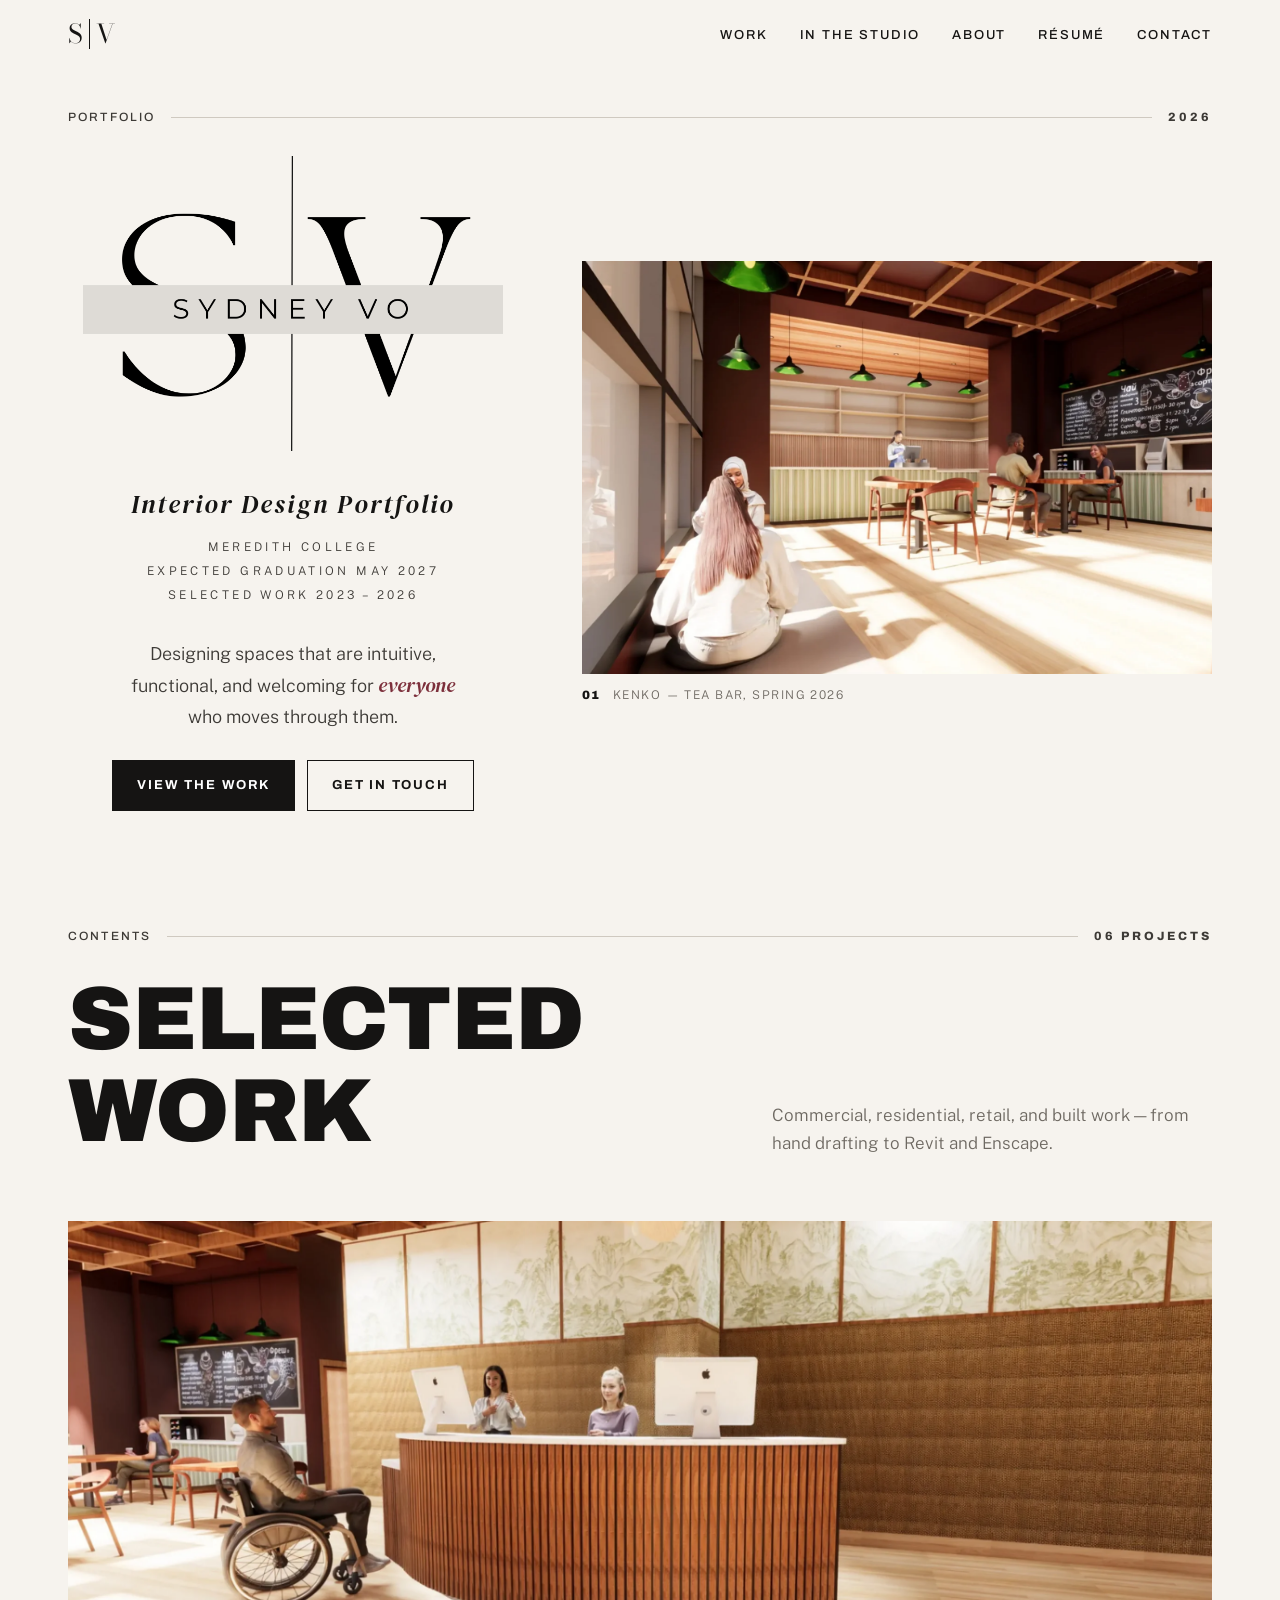
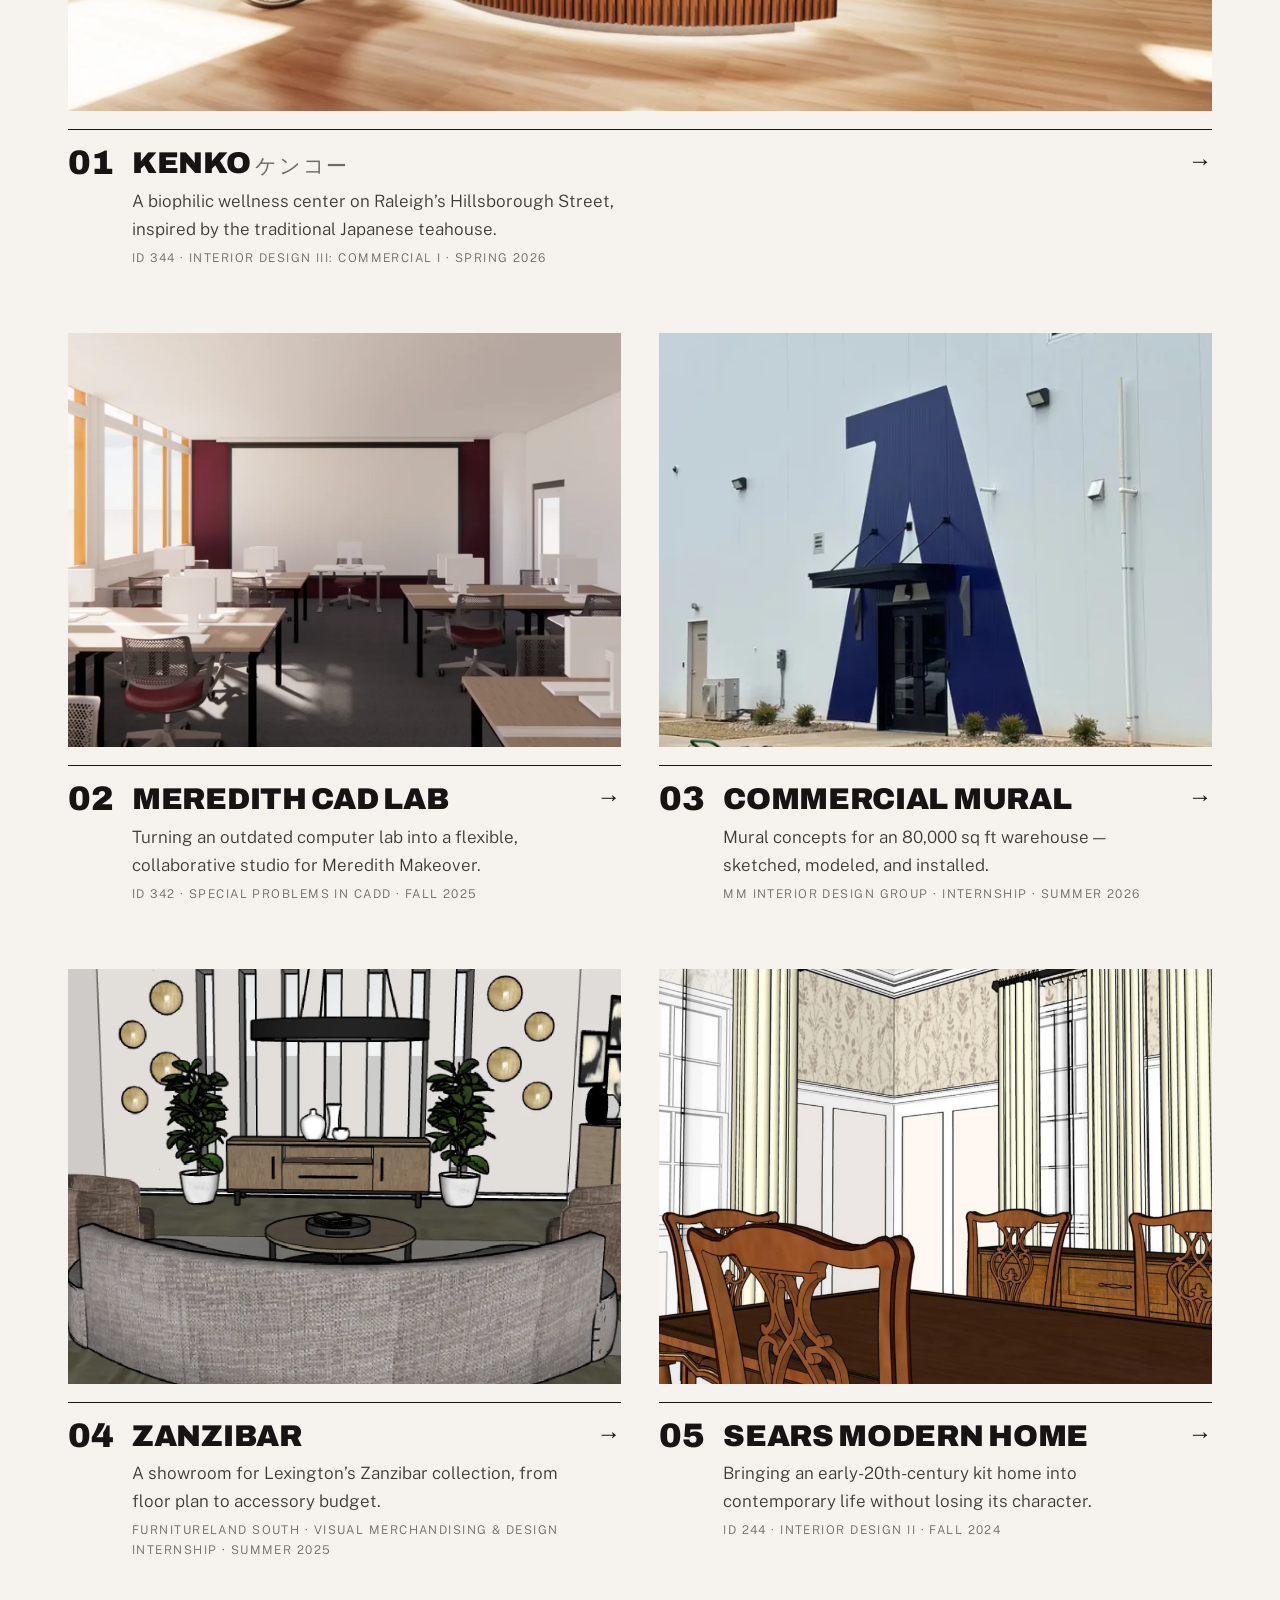
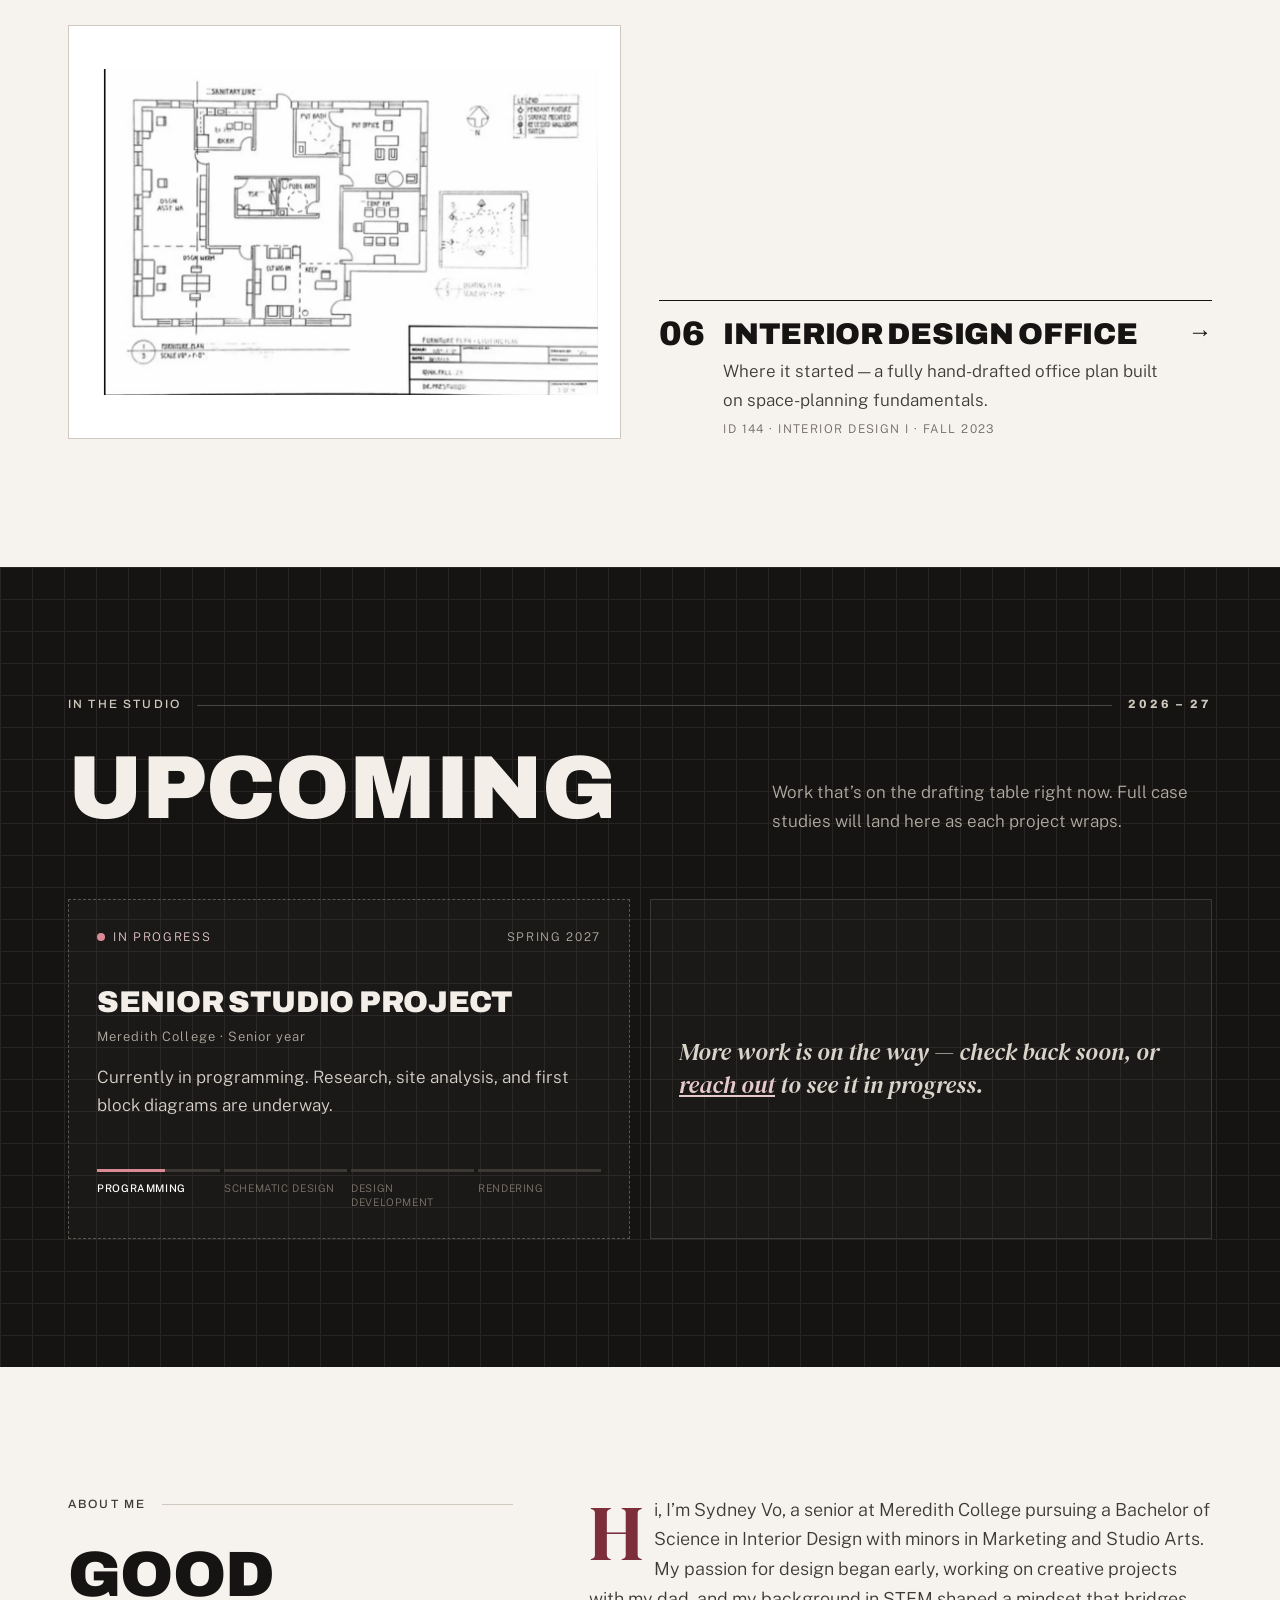
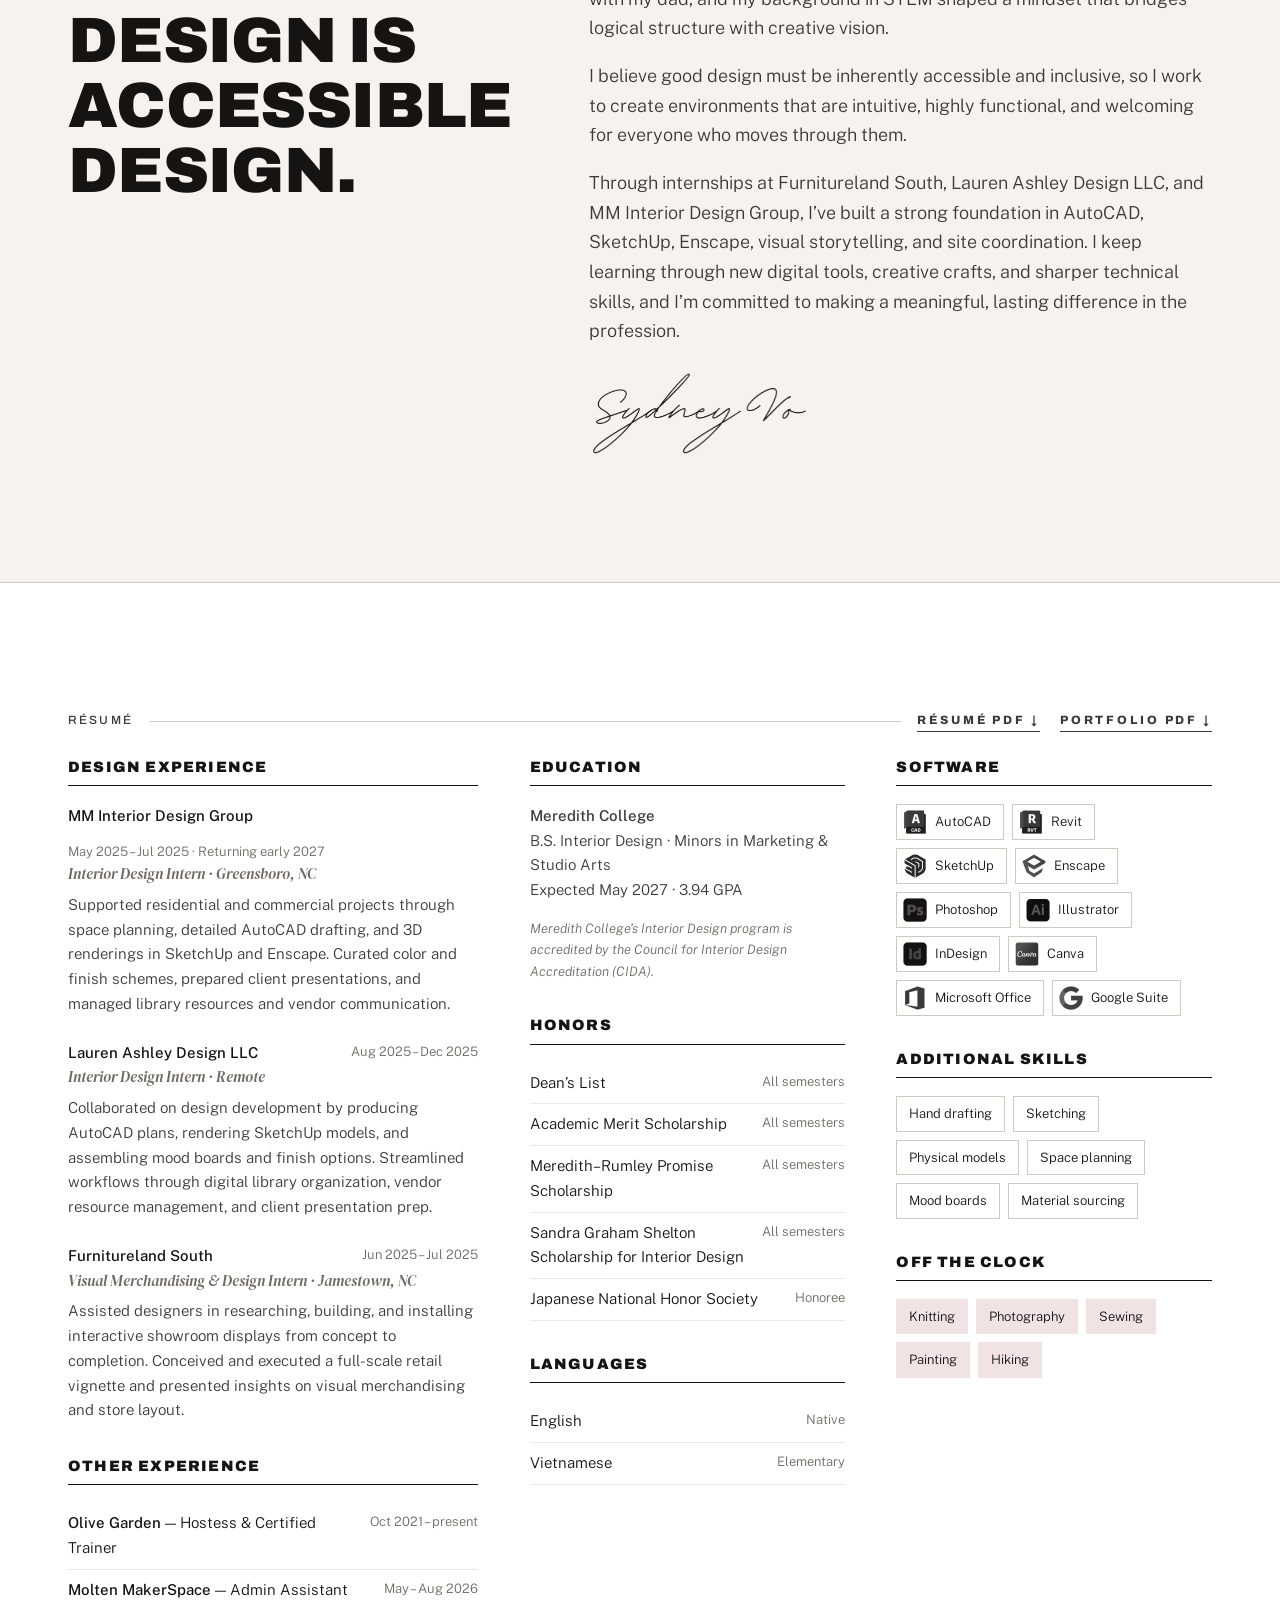
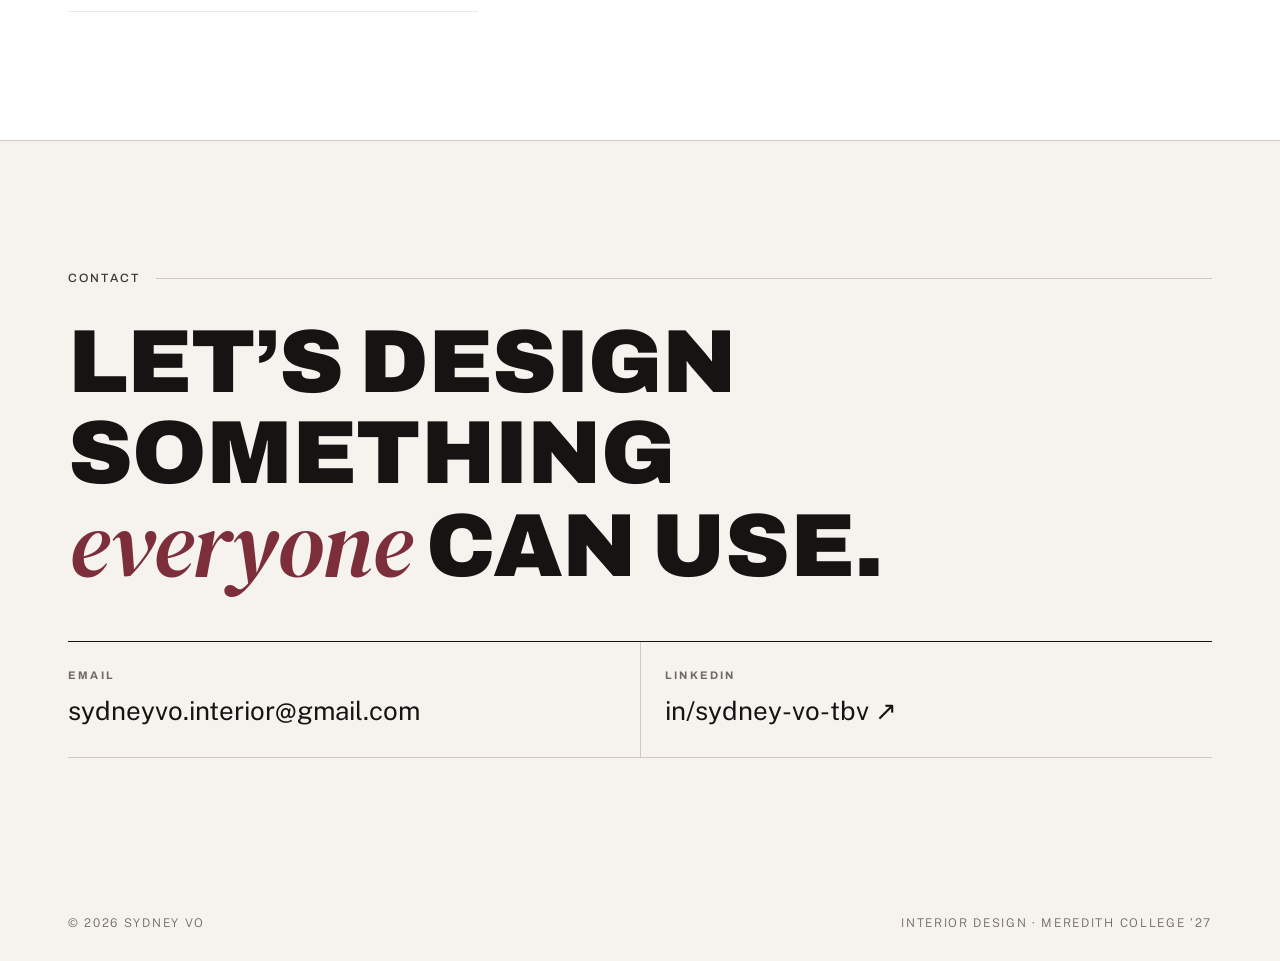
==== index.html @ ce64a15c "Use Sydney's real logo, add process drawings, update résumé - Cover: replace the CSS-built monogram " ====
<!DOCTYPE html>
<html lang="en">
<head>
  <meta charset="UTF-8" />
  <meta name="viewport" content="width=device-width, initial-scale=1.0" />
  <title>Sydney Vo — Interior Design Portfolio</title>
  <meta name="description" content="Sydney Vo — interior design portfolio. Accessible, inclusive, human-centered spaces. B.S. Interior Design, Meredith College, 2027." />
  <meta property="og:title" content="Sydney Vo — Interior Design Portfolio" />
  <meta property="og:description" content="Selected work 2023–2026: Kenko wellness center, Meredith CAD Lab, Zanzibar, Sears Modern Home and more." />
  <meta property="og:image" content="assets/img/kenko-teabar.webp" />
  <link rel="preconnect" href="https://fonts.googleapis.com" />
  <link rel="preconnect" href="https://fonts.gstatic.com" crossorigin />
  <link href="https://fonts.googleapis.com/css2?family=Archivo:wght@400;500;700;800;900&family=Bodoni+Moda:opsz,wght@6..96,400;6..96,500&family=DM+Serif+Display:ital@0;1&family=Public+Sans:ital,wght@0,300;0,400;0,500;1,300&display=swap" rel="stylesheet" />
  <link rel="stylesheet" href="styles.css" />
</head>
<body>
  <a class="skip-link" href="#main">Skip to content</a>

  <header class="site-header">
    <div class="header-inner">
      <a href="#top" class="logo" aria-label="Sydney Vo — home"><span>S</span><i aria-hidden="true"></i><span>V</span></a>
      <nav class="nav" id="mobile-nav" aria-label="Main">
        <ul>
          <li><a href="#work">Work</a></li>
          <li><a href="#studio">In the studio</a></li>
          <li><a href="#about">About</a></li>
          <li><a href="#resume">Résumé</a></li>
          <li><a href="#contact">Contact</a></li>
        </ul>
      </nav>
      <button class="nav-toggle" aria-label="Open menu" aria-expanded="false" aria-controls="mobile-nav">
        <span></span><span></span>
      </button>
    </div>
  </header>

  <main id="main">
    <!-- Cover -->
    <section class="cover" id="top">
      <div class="rule-label wrap"><span>Portfolio</span><i></i><b>2026</b></div>
      <div class="cover-grid wrap">
        <div class="cover-mark">
          <img class="logo-mark" src="assets/img/logo.png" alt="" width="808" height="568" />
          <h1 class="sr-only">Sydney Vo</h1>
          <p class="cover-kicker">Interior Design Portfolio</p>
          <p class="cover-meta">Meredith College<br />Expected graduation May 2027<br />Selected work 2023 – 2026</p>
          <p class="cover-lede">Designing spaces that are intuitive, functional, and welcoming for <em>everyone</em> who moves through them.</p>
          <div class="cover-actions">
            <a href="#work" class="btn">View the work</a>
            <a href="#contact" class="btn btn-ghost">Get in touch</a>
          </div>
        </div>
        <figure class="cover-image">
          <img src="assets/img/kenko-teabar.webp" alt="Kenko tea bar — raised platform seating by the windows, warm wood and green tile" fetchpriority="high" />
          <figcaption><span>01</span> Kenko — tea bar, Spring 2026</figcaption>
        </figure>
      </div>
    </section>

    <!-- Work -->
    <section id="work" class="section">
      <div class="wrap">
        <div class="rule-label"><span>Contents</span><i></i><b>06 projects</b></div>
        <header class="section-head">
          <h2>Selected work</h2>
          <p>Commercial, residential, retail, and built work — from hand drafting to Revit and Enscape.</p>
        </header>
        <div class="work-grid" id="work-grid"><!-- rendered from assets/projects.js --></div>
      </div>
    </section>

    <!-- In progress -->
    <section id="studio" class="section studio">
      <div class="wrap">
        <div class="rule-label"><span>In the studio</span><i></i><b>2026 – 27</b></div>
        <header class="section-head">
          <h2>Upcoming</h2>
          <p>Work that’s on the drafting table right now. Full case studies will land here as each project wraps.</p>
        </header>
        <div class="studio-grid" id="studio-grid"><!-- rendered from assets/projects.js --></div>
      </div>
    </section>

    <!-- About -->
    <section id="about" class="section about">
      <div class="wrap about-grid">
        <div>
          <div class="rule-label"><span>About me</span><i></i></div>
          <h2 class="about-title">Good design is accessible design.</h2>
        </div>
        <div class="about-body">
          <p>Hi, I’m Sydney Vo, a senior at Meredith College pursuing a Bachelor of Science in Interior Design with minors in Marketing and Studio Arts. My passion for design began early, working on creative projects with my dad, and my background in STEM shaped a mindset that bridges logical structure with creative vision.</p>
          <p>I believe good design must be inherently accessible and inclusive, so I work to create environments that are intuitive, highly functional, and welcoming for everyone who moves through them.</p>
          <p>Through internships at Furnitureland South, Lauren Ashley Design LLC, and MM Interior Design Group, I’ve built a strong foundation in AutoCAD, SketchUp, Enscape, visual storytelling, and site coordination. I keep learning through new digital tools, creative crafts, and sharper technical skills, and I’m committed to making a meaningful, lasting difference in the profession.</p>
          <img class="signature" src="assets/img/signature.png" alt="Sydney Vo signature" width="385" height="147" loading="lazy" />
        </div>
      </div>
    </section>

    <!-- Résumé -->
    <section id="resume" class="section resume">
      <div class="wrap">
        <div class="rule-label rule-label-links"><span>Résumé</span><i></i><b><a href="reference_content/SydneyVo_2026_Resume.pdf" download>Résumé PDF ↓</a><a href="reference_content/Interior%20Design%20Portfolio%20-%20Sydney%20Vo.pdf" download>Portfolio PDF ↓</a></b></div>
        <div class="resume-grid">
          <div class="resume-col">
            <h3>Design experience</h3>
            <article class="job">
              <header><strong>MM Interior Design Group</strong><span>May 2025 – Jul 2025 · Returning early 2027</span></header>
              <em>Interior Design Intern · Greensboro, NC</em>
              <p>Supported residential and commercial projects through space planning, detailed AutoCAD drafting, and 3D renderings in SketchUp and Enscape. Curated color and finish schemes, prepared client presentations, and managed library resources and vendor communication.</p>
            </article>
            <article class="job">
              <header><strong>Lauren Ashley Design LLC</strong><span>Aug 2025 – Dec 2025</span></header>
              <em>Interior Design Intern · Remote</em>
              <p>Collaborated on design development by producing AutoCAD plans, rendering SketchUp models, and assembling mood boards and finish options. Streamlined workflows through digital library organization, vendor resource management, and client presentation prep.</p>
            </article>
            <article class="job">
              <header><strong>Furnitureland South</strong><span>Jun 2025 – Jul 2025</span></header>
              <em>Visual Merchandising &amp; Design Intern · Jamestown, NC</em>
              <p>Assisted designers in researching, building, and installing interactive showroom displays from concept to completion. Conceived and executed a full-scale retail vignette and presented insights on visual merchandising and store layout.</p>
            </article>
            <h3>Other experience</h3>
            <ul class="plain">
              <li><span class="role"><strong>Olive Garden</strong> — Hostess &amp; Certified Trainer</span><span>Oct 2021 – present</span></li>
              <li><span class="role"><strong>Molten MakerSpace</strong> — Admin Assistant</span><span>May – Aug 2026</span></li>
            </ul>
          </div>
          <div class="resume-col">
            <h3>Education</h3>
            <p><strong>Meredith College</strong><br />B.S. Interior Design · Minors in Marketing &amp; Studio Arts<br />Expected May 2027 · 3.94 GPA</p>
            <p class="fine">Meredith College’s Interior Design program is accredited by the Council for Interior Design Accreditation (CIDA).</p>
            <h3>Honors</h3>
            <ul class="plain">
              <li>Dean’s List <span>All semesters</span></li>
              <li>Academic Merit Scholarship <span>All semesters</span></li>
              <li>Meredith–Rumley Promise Scholarship <span>All semesters</span></li>
              <li>Sandra Graham Shelton Scholarship for Interior Design <span>All semesters</span></li>
              <li>Japanese National Honor Society <span>Honoree</span></li>
            </ul>
            <h3>Languages</h3>
            <ul class="plain">
              <li>English <span>Native</span></li>
              <li>Vietnamese <span>Elementary</span></li>
            </ul>
          </div>
          <div class="resume-col">
            <h3>Software</h3>
            <ul class="chips chips-icons">
              <li><img src="assets/icons/autocad.png" alt="" width="24" height="24" loading="lazy" />AutoCAD</li>
              <li><img src="assets/icons/revit.png" alt="" width="24" height="24" loading="lazy" />Revit</li>
              <li><img src="assets/icons/sketchup.png" alt="" width="24" height="24" loading="lazy" />SketchUp</li>
              <li><img src="assets/icons/enscape.png" alt="" width="24" height="24" loading="lazy" />Enscape</li>
              <li><img src="assets/icons/photoshop.png" alt="" width="24" height="24" loading="lazy" />Photoshop</li>
              <li><img src="assets/icons/illustrator.png" alt="" width="24" height="24" loading="lazy" />Illustrator</li>
              <li><img src="assets/icons/indesign.png" alt="" width="24" height="24" loading="lazy" />InDesign</li>
              <li><img src="assets/icons/canva.png" alt="" width="24" height="24" loading="lazy" />Canva</li>
              <li><img src="assets/icons/office.png" alt="" width="24" height="24" loading="lazy" />Microsoft Office</li>
              <li><img src="assets/icons/google.png" alt="" width="24" height="24" loading="lazy" />Google Suite</li>
            </ul>
            <h3>Additional skills</h3>
            <ul class="chips">
              <li>Hand drafting</li><li>Sketching</li><li>Physical models</li><li>Space planning</li><li>Mood boards</li><li>Material sourcing</li>
            </ul>
            <h3>Off the clock</h3>
            <ul class="chips chips-soft">
              <li>Knitting</li><li>Photography</li><li>Sewing</li><li>Painting</li><li>Hiking</li>
            </ul>
          </div>
        </div>
      </div>
    </section>

    <!-- Contact -->
    <section id="contact" class="section contact">
      <div class="wrap">
        <div class="rule-label"><span>Contact</span><i></i></div>
        <h2 class="contact-title">Let’s design something<br /><em>everyone</em> can use.</h2>
        <div class="contact-links">
          <a href="mailto:sydneyvo.interior@gmail.com"><small>Email</small>sydneyvo.interior@gmail.com</a>
          <a href="https://www.linkedin.com/in/sydney-vo-tbv" target="_blank" rel="noopener noreferrer"><small>LinkedIn</small>in/sydney-vo-tbv ↗</a>
        </div>
      </div>
    </section>
  </main>

  <footer class="site-footer">
    <div class="wrap">
      <span>© <span id="year"></span> Sydney Vo</span>
      <span>Interior Design · Meredith College ’27</span>
    </div>
  </footer>

  <script src="assets/projects.js"></script>
  <script src="script.js"></script>
</body>
</html>
---- styles.css ----
/* Sydney Vo — Interior Design Portfolio
 * Editorial black-and-white system taken from the printed portfolio
 * (heavy grotesque headings, Didone SV monogram, "PORTFOLIO —— 2026" rules),
 * warmed with paper tones and an oxblood accent from the Kenko / CAD Lab palettes.
 */
:root {
  --paper: #F6F3EE;
  --paper-2: #EEE9E1;
  --card: #FFFFFF;
  --band: #E4E1DC;
  --ink: #151413;
  --ink-2: #3D3A36;
  --muted: #6E6962;
  --rule: #CFC9C0;
  --accent: #7C2F3B;
  --accent-soft: #F1E3E3;
  --sage: #7F9277;

  --f-display: 'Archivo', 'Helvetica Neue', Arial, sans-serif;
  --f-body: 'Public Sans', 'Helvetica Neue', Arial, sans-serif;
  --f-serif: 'Bodoni Moda', 'Didot', 'Bodoni 72', Georgia, serif;
  --f-accent: 'DM Serif Display', Georgia, 'Times New Roman', serif;

  --gutter: clamp(16px, 4vw, 48px);
  --max: 1240px;
  --header-h: 68px;
  --ease: cubic-bezier(.2, .7, .2, 1);
}

*, *::before, *::after { box-sizing: border-box; }
html { scroll-behavior: smooth; scroll-padding-top: calc(var(--header-h) + 12px); -webkit-text-size-adjust: 100%; }
body {
  margin: 0;
  background: var(--paper);
  color: var(--ink);
  font-family: var(--f-body);
  font-weight: 300;
  font-size: 17px;
  line-height: 1.65;
  -webkit-font-smoothing: antialiased;
  overflow-x: hidden;
}
body.nav-open { overflow: hidden; }
img { max-width: 100%; display: block; }
a { color: inherit; }
p { margin: 0 0 1em; }
h1, h2, h3 { margin: 0; font-family: var(--f-display); font-weight: 900; letter-spacing: -0.01em; line-height: 1.02; text-transform: uppercase; }
em { font-family: var(--f-accent); font-style: italic; font-weight: 400; text-transform: none; }
strong { font-weight: 500; }
::selection { background: var(--accent); color: #fff; }
:focus-visible { outline: 2px solid var(--accent); outline-offset: 3px; }

.wrap { width: 100%; max-width: var(--max); margin: 0 auto; padding-left: var(--gutter); padding-right: var(--gutter); }
.sr-only { position: absolute; width: 1px; height: 1px; overflow: hidden; clip: rect(0 0 0 0); white-space: nowrap; }
.skip-link { position: absolute; left: 12px; top: -48px; z-index: 200; background: var(--ink); color: #fff; padding: 8px 14px; text-decoration: none; }
.skip-link:focus { top: 12px; }

/* "PORTFOLIO ———————— 2026" rule, straight from the PDF page header */
.rule-label {
  display: flex; align-items: center; gap: 16px;
  font-family: var(--f-display); font-size: 12px; font-weight: 500;
  letter-spacing: .18em; text-transform: uppercase; color: var(--ink-2);
  margin-bottom: 28px;
}
.rule-label i { flex: 1; height: 1px; background: var(--rule); }
.rule-label b { font-weight: 800; letter-spacing: .24em; }
.rule-label b a { text-decoration: none; border-bottom: 1px solid currentColor; }
.rule-label b a:hover { color: var(--accent); }

/* Buttons */
.btn {
  display: inline-flex; align-items: center; justify-content: center; gap: 8px;
  padding: 14px 24px; min-height: 48px;
  background: var(--ink); color: #fff; text-decoration: none;
  font-family: var(--f-display); font-weight: 700; font-size: 13px; letter-spacing: .14em; text-transform: uppercase;
  border: 1px solid var(--ink); transition: background .25s, color .25s, border-color .25s;
}
.btn:hover { background: var(--accent); border-color: var(--accent); }
.btn-ghost { background: transparent; color: var(--ink); }
.btn-ghost:hover { background: var(--ink); color: #fff; border-color: var(--ink); }
.link { color: var(--accent); font-weight: 500; text-underline-offset: 4px; }

/* ---------- Header ---------- */
.site-header {
  position: sticky; top: 0; z-index: 100; height: var(--header-h);
  background: var(--paper); /* solid so the header never shows content through it */
  border-bottom: 1px solid transparent; transition: border-color .3s, box-shadow .3s;
}
.site-header.is-scrolled { border-bottom-color: var(--rule); box-shadow: 0 6px 18px rgba(21,20,19,.06); }
.header-inner { max-width: var(--max); margin: 0 auto; height: 100%; padding: 0 var(--gutter); display: flex; align-items: center; justify-content: space-between; }
.logo { display: inline-flex; align-items: center; gap: 6px; text-decoration: none; font-family: var(--f-serif); font-size: 26px; line-height: 1; }
.logo i { width: 1px; height: 30px; background: var(--ink); }
.nav ul { display: flex; gap: 32px; list-style: none; margin: 0; padding: 0; }
.nav a { text-decoration: none; font-family: var(--f-display); font-weight: 500; font-size: 13px; letter-spacing: .14em; text-transform: uppercase; position: relative; padding: 6px 0; }
.nav a::after { content: ''; position: absolute; left: 0; right: 100%; bottom: 0; height: 1px; background: var(--accent); transition: right .3s var(--ease); }
.nav a:hover::after { right: 0; }
.nav-toggle { display: none; width: 44px; height: 44px; background: none; border: 0; padding: 10px; cursor: pointer; flex-direction: column; justify-content: center; gap: 7px; }
.nav-toggle span { display: block; height: 1.5px; background: var(--ink); transition: transform .3s var(--ease); }
.nav-toggle[aria-expanded="true"] span:first-child { transform: translateY(4.25px) rotate(45deg); }
.nav-toggle[aria-expanded="true"] span:last-child { transform: translateY(-4.25px) rotate(-45deg); }

/* ---------- Cover ---------- */
.cover { padding: 40px 0 clamp(64px, 9vw, 120px); }
.cover-grid { display: grid; grid-template-columns: minmax(0, 5fr) minmax(0, 7fr); gap: clamp(32px, 5vw, 80px); align-items: center; }
.cover-mark { text-align: center; }
.logo-mark { display: block; width: min(100%, 420px); height: auto; margin: 0 auto 32px; mix-blend-mode: multiply; }
.cover-kicker { font-family: var(--f-accent); font-style: italic; font-size: clamp(20px, 2vw, 26px); letter-spacing: .08em; margin-bottom: 10px; }
.cover-meta { font-size: 12px; letter-spacing: .28em; text-transform: uppercase; color: var(--ink-2); line-height: 2; margin-bottom: 32px; }
.cover-lede { max-width: 30ch; margin: 0 auto 28px; font-size: 18px; color: var(--ink-2); }
.cover-lede em { color: var(--accent); font-size: 1.12em; }
.cover-actions { display: flex; gap: 12px; justify-content: center; flex-wrap: wrap; }
.cover-image { margin: 0; }
.cover-image img { width: 100%; aspect-ratio: 16 / 10.5; object-fit: cover; }
.cover-image figcaption { display: flex; gap: 12px; margin-top: 12px; font-size: 12px; letter-spacing: .12em; text-transform: uppercase; color: var(--muted); }
.cover-image figcaption span { font-family: var(--f-display); font-weight: 900; color: var(--ink); }

/* ---------- Sections ---------- */
.section { padding: clamp(72px, 10vw, 128px) 0; }
.section-head { display: grid; grid-template-columns: minmax(0, 1fr) minmax(0, 1fr); gap: 24px 48px; align-items: end; margin-bottom: clamp(36px, 5vw, 64px); }
.section-head h2 { font-size: clamp(44px, 7vw, 96px); }
.section-head p { color: var(--muted); max-width: 44ch; margin: 0; justify-self: end; }

/* ---------- Work ---------- */
#work { padding-top: 0; }
.work-grid { display: grid; grid-template-columns: repeat(2, minmax(0, 1fr)); gap: clamp(40px, 5vw, 72px) clamp(20px, 3vw, 40px); }
.work-card { text-decoration: none; display: block; }
.work-card.is-feature { grid-column: 1 / -1; }
/* an odd card out at the end spans the row, image beside text */
.work-card:not(.is-feature):last-child:nth-child(even) { grid-column: 1 / -1; display: grid; grid-template-columns: minmax(0, 1fr) minmax(0, 1fr); gap: clamp(20px, 3vw, 40px); align-items: end; }
.work-card:not(.is-feature):last-child:nth-child(even) .work-info { margin-top: 0; }
.work-media { overflow: hidden; background: var(--paper-2); aspect-ratio: 4 / 3; }
.work-card.is-feature .work-media { aspect-ratio: 21 / 9; }
.work-media img { width: 100%; height: 100%; object-fit: cover; transition: transform .9s var(--ease), filter .6s; }
.work-media.is-drawing { background: #fff; border: 1px solid var(--rule); }
.work-media.is-drawing img { object-fit: contain; padding: 4%; mix-blend-mode: multiply; }
.work-card:hover .work-media img { transform: scale(1.035); }
.work-info { display: grid; grid-template-columns: auto minmax(0, 1fr) auto; gap: 18px; align-items: start; padding-top: 18px; border-top: 1px solid var(--ink); margin-top: 18px; }
.work-num { font-family: var(--f-display); font-weight: 900; font-size: 34px; line-height: .9; }
.work-info h3 { font-size: clamp(22px, 2.4vw, 30px); margin-bottom: 8px; }
.work-info h3 span { font-family: var(--f-body); font-weight: 300; letter-spacing: .08em; font-size: .7em; color: var(--muted); }
.work-summary { margin-bottom: 6px; color: var(--ink-2); max-width: 52ch; }
.work-meta { margin: 0; font-size: 12px; letter-spacing: .12em; text-transform: uppercase; color: var(--muted); }
.work-arrow { font-size: 24px; line-height: 1; transition: transform .4s var(--ease), color .3s; }
.work-card:hover .work-arrow { transform: translateX(6px); color: var(--accent); }
.work-card:hover h3 { color: var(--accent); }

/* ---------- In the studio (upcoming) ---------- */
.studio { background: var(--ink); color: #F3EFE8; position: relative; overflow: hidden; }
.studio::before { /* faint drafting grid */
  content: ''; position: absolute; inset: 0; pointer-events: none; opacity: .07;
  background-image: linear-gradient(#fff 1px, transparent 1px), linear-gradient(90deg, #fff 1px, transparent 1px);
  background-size: 32px 32px;
}
.studio .wrap { position: relative; }
.studio .rule-label { color: #CFC8BD; }
.studio .rule-label i { background: #4A4641; }
.studio .section-head p { color: #B3ACA2; }
.studio-grid { display: grid; grid-template-columns: repeat(auto-fit, minmax(min(100%, 300px), 1fr)); gap: 20px; }
.studio-card { border: 1px dashed #5A554F; padding: 28px; display: flex; flex-direction: column; min-height: 340px; background: rgba(255,255,255,.02); transition: border-color .3s, background .3s; }
.studio-card:hover { border-color: #A89F93; background: rgba(255,255,255,.04); }
.studio-top { display: flex; justify-content: space-between; align-items: center; margin-bottom: 40px; font-size: 12px; letter-spacing: .14em; text-transform: uppercase; }
.badge { display: inline-flex; align-items: center; gap: 8px; color: #E7C9CC; }
.badge i { width: 8px; height: 8px; border-radius: 50%; background: #D98A95; box-shadow: 0 0 0 0 rgba(217,138,149,.6); animation: pulse 2.2s infinite; }
@keyframes pulse { 70% { box-shadow: 0 0 0 8px rgba(217,138,149,0); } 100% { box-shadow: 0 0 0 0 rgba(217,138,149,0); } }
.eta { color: #B3ACA2; }
.studio-card h3 { font-size: clamp(24px, 2.4vw, 30px); margin-bottom: 8px; }
.studio-org { font-size: 13px; letter-spacing: .08em; color: #B3ACA2; margin-bottom: 16px; }
.studio-note { color: #D9D3CA; flex: 1; }
.phases { list-style: none; margin: 20px 0 0; padding: 0; display: grid; grid-template-columns: repeat(4, 1fr); gap: 4px; }
.phases li { font-size: 10.5px; letter-spacing: .06em; text-transform: uppercase; color: #7E776E; line-height: 1.3; }
.phases li::before { content: ''; display: block; height: 3px; background: #3C3934; margin-bottom: 10px; }
.phases li.is-done { color: #CFC8BD; }
.phases li.is-done::before { background: #CFC8BD; }
.phases li.is-current { color: #fff; font-weight: 500; }
.phases li.is-current::before { background: linear-gradient(90deg, #D98A95 55%, #3C3934 55%); }
.studio-more { justify-content: center; align-items: flex-start; border-style: solid; border-color: #3C3934; }
.studio-more p { font-family: var(--f-accent); font-style: italic; font-size: 24px; line-height: 1.35; color: #D9D3CA; margin: 0; }
.studio-more a { color: #E7C9CC; }

/* ---------- About ---------- */
.about-grid { display: grid; grid-template-columns: minmax(0, 5fr) minmax(0, 7fr); gap: clamp(32px, 6vw, 96px); }
.about-title { font-size: clamp(38px, 5vw, 64px); }
.about-body p { font-size: 18px; color: var(--ink-2); }
.about-body p:first-child::first-letter { font-family: var(--f-accent); float: left; font-size: 4.4em; line-height: .8; padding: 6px 10px 0 0; color: var(--accent); }
.signature { width: 220px; height: auto; margin-top: 24px; opacity: .9; }

/* ---------- Résumé ---------- */
.resume { background: var(--card); border-top: 1px solid var(--rule); border-bottom: 1px solid var(--rule); }
.resume-grid { display: grid; grid-template-columns: 1.3fr 1fr 1fr; gap: clamp(32px, 4vw, 64px); }
.resume h3 { font-size: 15px; letter-spacing: .08em; margin: 0 0 18px; padding-bottom: 10px; border-bottom: 1px solid var(--ink); }
.resume-col > h3:not(:first-child) { margin-top: 36px; }
.resume-col p, .job p { font-size: 15px; color: var(--ink-2); }
.job { margin-bottom: 24px; }
.job header { display: flex; justify-content: space-between; gap: 12px; flex-wrap: wrap; font-size: 15px; }
.job header span { font-size: 13px; color: var(--muted); }
.job em { display: block; font-size: 15px; color: var(--muted); margin-bottom: 6px; }
.fine { font-size: 13px !important; color: var(--muted) !important; font-style: italic; }
.plain { list-style: none; margin: 0; padding: 0; font-size: 15px; }
.plain li { display: flex; justify-content: space-between; gap: 12px; padding: 8px 0; border-bottom: 1px solid var(--paper-2); }
.plain li span { color: var(--muted); font-size: 13px; white-space: nowrap; }
.chips { list-style: none; margin: 0; padding: 0; display: flex; flex-wrap: wrap; gap: 8px; }
.chips li { font-size: 13px; padding: 6px 12px; border: 1px solid var(--rule); }
.chips-icons li { display: inline-flex; align-items: center; gap: 8px; padding: 5px 12px 5px 6px; background: #fff; }
.chips-icons img { width: 24px; height: 24px; mix-blend-mode: multiply; }
.plain .role { color: var(--ink); font-size: 15px; white-space: normal; }
.rule-label-links b { display: flex; gap: 20px; flex-wrap: wrap; justify-content: flex-end; }
.chips-soft li { background: var(--accent-soft); border-color: transparent; }

/* ---------- Contact ---------- */
.contact-title { font-size: clamp(40px, 7vw, 100px); margin-bottom: 48px; }
.contact-title em { color: var(--accent); }
.contact-links { display: grid; grid-template-columns: repeat(2, minmax(0, 1fr)); border-top: 1px solid var(--ink); }
.contact-links a { display: flex; flex-direction: column; gap: 6px; padding: 24px 0; text-decoration: none; font-size: clamp(18px, 2.2vw, 26px); font-weight: 400; border-bottom: 1px solid var(--rule); overflow-wrap: anywhere; transition: color .3s; }
.contact-links a:nth-child(2) { padding-left: 24px; border-left: 1px solid var(--rule); }
.contact-links a:hover { color: var(--accent); }
.contact-links small { font-family: var(--f-display); font-size: 11px; font-weight: 700; letter-spacing: .2em; text-transform: uppercase; color: var(--muted); }

/* ---------- Footer ---------- */
.site-footer { padding: 28px 0; font-size: 12px; letter-spacing: .14em; text-transform: uppercase; color: var(--muted); }
.site-footer .wrap { display: flex; justify-content: space-between; gap: 16px; flex-wrap: wrap; }
.site-footer a { text-decoration: none; }

/* ---------- Case study ---------- */
.case-head { padding-top: 32px; padding-bottom: 36px; }
.back { display: inline-block; margin-bottom: 36px; text-decoration: none; font-family: var(--f-display); font-size: 13px; font-weight: 500; letter-spacing: .14em; text-transform: uppercase; }
.back:hover { color: var(--accent); }
.case-head h1 { font-size: clamp(48px, 10vw, 140px); margin-bottom: 36px; overflow-wrap: anywhere; }
.case-head h1 span { font-family: var(--f-body); font-weight: 300; font-size: .4em; letter-spacing: .08em; color: var(--muted); vertical-align: middle; }
.facts { display: grid; grid-template-columns: repeat(auto-fit, minmax(180px, 1fr)); margin: 0; border-top: 1px solid var(--ink); }
.facts div { padding: 14px 16px 14px 0; border-bottom: 1px solid var(--rule); }
.facts dt { font-family: var(--f-display); font-size: 11px; font-weight: 700; letter-spacing: .18em; text-transform: uppercase; color: var(--muted); margin-bottom: 4px; }
.facts dd { margin: 0; font-size: 15px; }
.case-hero { margin-top: 0; margin-bottom: clamp(56px, 8vw, 96px); }
.case-hero figcaption { margin-top: 12px; }
.case-hero img { width: 100%; max-height: 82vh; object-fit: contain; cursor: zoom-in; }
.case-hero.is-drawing img, figure.is-drawing img { object-fit: contain; background: #fff; border: 1px solid var(--rule); padding: 3%; }
.eyebrow { font-family: var(--f-display); font-size: 13px; font-weight: 800; letter-spacing: .2em; margin-bottom: 20px; }
.case-intro, .case-concept, .case-drivers, .case-process, .case-gallery, .case-boards { margin-bottom: clamp(56px, 8vw, 104px); }
.case-intro { display: grid; grid-template-columns: minmax(0, 4fr) minmax(0, 8fr); gap: 32px; }
.case-text p { font-size: clamp(18px, 1.6vw, 21px); color: var(--ink-2); max-width: 62ch; }
.case-concept blockquote { margin: 0; font-family: var(--f-accent); font-size: clamp(20px, 2.2vw, 28px); line-height: 1.45; max-width: 46ch; border-left: 2px solid var(--accent); padding-left: clamp(18px, 3vw, 40px); }
.case-drivers ul { list-style: none; margin: 0; padding: 0; display: grid; grid-template-columns: repeat(auto-fit, minmax(220px, 1fr)); gap: 0; border-top: 1px solid var(--ink); }
.case-drivers li { padding: 22px 22px 22px 0; border-bottom: 1px solid var(--rule); }
.case-drivers li span { display: block; font-family: var(--f-display); font-weight: 900; font-size: 13px; color: var(--accent); margin-bottom: 14px; }
.case-drivers strong { display: block; font-family: var(--f-display); font-weight: 800; text-transform: uppercase; font-size: 16px; margin-bottom: 8px; }
.case-drivers p { font-size: 15px; color: var(--ink-2); margin: 0; }
.case-process ol { list-style: none; margin: 0; padding: 0; counter-reset: step; }
.case-process li { counter-increment: step; display: grid; grid-template-columns: 80px minmax(0, 3fr) minmax(0, 7fr); gap: 24px; padding: 24px 0; border-top: 1px solid var(--rule); align-items: baseline; }
.case-process li:last-child { border-bottom: 1px solid var(--rule); }
.case-process li::before { content: counter(step, decimal-leading-zero); font-family: var(--f-display); font-weight: 900; font-size: 28px; line-height: 1; }
.case-process h3 { font-size: 17px; letter-spacing: .04em; }
.case-process p { margin: 0; color: var(--ink-2); }
.step-media { grid-column: 2 / -1; display: grid; grid-template-columns: repeat(var(--cols, 1), minmax(0, 1fr)); gap: 16px; margin-top: 12px; align-items: start; }
.step-media[data-count="2"] { --cols: 2; }
.step-media[data-count="3"] { --cols: 3; }
.step-media figure { margin: 0; }
.step-media img { width: 100%; max-height: 560px; object-fit: contain; background: #fff; border: 1px solid var(--rule); padding: 8px; cursor: zoom-in; }
.step-media figcaption { font-size: 13px; margin-top: 8px; }
.step-media[data-count="2"] img, .step-media[data-count="3"] img { aspect-ratio: 4 / 3; }
.gallery { display: grid; grid-template-columns: repeat(2, minmax(0, 1fr)); gap: 24px; }
.gallery figure { margin: 0; }
.gallery figure.is-wide { grid-column: 1 / -1; }
.gallery figure.is-tall { grid-column: 1 / -1; max-width: 560px; }
.gallery img { width: 100%; cursor: zoom-in; }
figcaption { font-size: 14px; color: var(--muted); margin-top: 10px; max-width: 70ch; }
.boards-note { color: var(--muted); margin-top: -8px; }
.boards { display: grid; grid-template-columns: repeat(2, minmax(0, 1fr)); gap: 24px; }
.boards figure { margin: 0; }
.boards img { width: 100%; background: #fff; border: 1px solid var(--rule); cursor: zoom-in; transition: box-shadow .3s; }
.boards img:hover { box-shadow: 0 12px 40px rgba(0,0,0,.08); }
.boards figcaption { font-size: 12px; letter-spacing: .14em; text-transform: uppercase; }
.case-nav { display: grid; grid-template-columns: 1fr 1fr; margin-bottom: 40px; }
.case-nav a { border-top: 1px solid var(--ink); display: flex; flex-direction: column; gap: 8px; padding: 32px 0; text-decoration: none; font-family: var(--f-display); font-weight: 900; text-transform: uppercase; font-size: clamp(20px, 3vw, 36px); line-height: 1; }
.case-nav a:last-child { text-align: right; border-left: 1px solid var(--rule); padding-left: 16px; }
.case-nav small { font-size: 12px; font-weight: 500; letter-spacing: .16em; color: var(--muted); }
.case-nav a:hover { color: var(--accent); }
.case-missing { padding: 120px var(--gutter); }
.case-missing h1 { font-size: 56px; margin-bottom: 24px; }

/* ---------- Lightbox ---------- */
.lightbox { position: fixed; inset: 0; z-index: 300; background: rgba(18,17,16,.94); display: flex; align-items: center; justify-content: center; padding: 56px 64px; }
.lightbox[hidden] { display: none; }
.lightbox figure { margin: 0; max-width: 100%; max-height: 100%; display: flex; flex-direction: column; align-items: center; }
.lightbox img { max-width: 100%; max-height: calc(100vh - 150px); object-fit: contain; background: #fff; }
.lightbox figcaption { color: #CFC8BD; text-align: center; }
.lightbox button { position: absolute; background: none; border: 0; color: #fff; font-size: 40px; line-height: 1; width: 52px; height: 52px; cursor: pointer; opacity: .8; }
.lightbox button:hover { opacity: 1; }
.lb-close { top: 8px; right: 8px; }
.lb-prev { left: 6px; top: 50%; transform: translateY(-50%); }
.lb-next { right: 6px; top: 50%; transform: translateY(-50%); }

/* ---------- Reveal ---------- */
.reveal { opacity: 0; transform: translateY(24px); transition: opacity .8s var(--ease), transform .8s var(--ease); }
.reveal.is-in { opacity: 1; transform: none; }

/* ---------- Responsive ---------- */
@media (max-width: 1000px) {
  .resume-grid { grid-template-columns: 1fr 1fr; }
  .resume-col:first-child { grid-column: 1 / -1; }
}
@media (max-width: 820px) {
  .nav-toggle { display: flex; }
  .nav { position: fixed; inset: var(--header-h) 0 0 0; background: var(--paper); padding: 32px var(--gutter); transform: translateY(-8px); opacity: 0; visibility: hidden; transition: opacity .3s, transform .3s var(--ease), visibility .3s; }
  .nav.is-open { opacity: 1; transform: none; visibility: visible; }
  .nav ul { flex-direction: column; gap: 0; }
  .nav a { display: block; padding: 18px 0; font-family: var(--f-display); font-weight: 900; font-size: 32px; letter-spacing: 0; border-bottom: 1px solid var(--rule); }
  .nav a::after { display: none; }

  .cover { padding-top: 24px; }
  .cover-grid { grid-template-columns: 1fr; }
  .section-head { grid-template-columns: 1fr; }
  .section-head p { justify-self: start; }
  .work-grid { grid-template-columns: 1fr; }
  .work-card.is-feature .work-media { aspect-ratio: 4 / 3; }
  .work-card:not(.is-feature):last-child:nth-child(even) { display: block; }
  .work-card:not(.is-feature):last-child:nth-child(even) .work-info { margin-top: 18px; }
  .about-grid, .case-intro { grid-template-columns: 1fr; }
  .case-process li { grid-template-columns: 48px minmax(0, 1fr); }
  .case-process li p { grid-column: 2; }
  .step-media { grid-column: 1 / -1; --cols: 1 !important; }
  .gallery, .boards { grid-template-columns: 1fr; }
}
@media (max-width: 640px) {
  body { font-size: 16px; }
  .resume-grid { grid-template-columns: 1fr; }
  .studio-card { min-height: 0; }
  .contact-links { grid-template-columns: 1fr; }
  .contact-links a:nth-child(2) { padding-left: 0; border-left: 0; }
  .work-info { grid-template-columns: auto minmax(0, 1fr); }
  .work-arrow { display: none; }
  .lightbox { padding: 56px 8px; }
  .lb-prev, .lb-next { top: auto; bottom: 4px; transform: none; }
}
@media (prefers-reduced-motion: reduce) {
  html { scroll-behavior: auto; }
  *, *::before, *::after { transition: none !important; animation: none !important; }
}
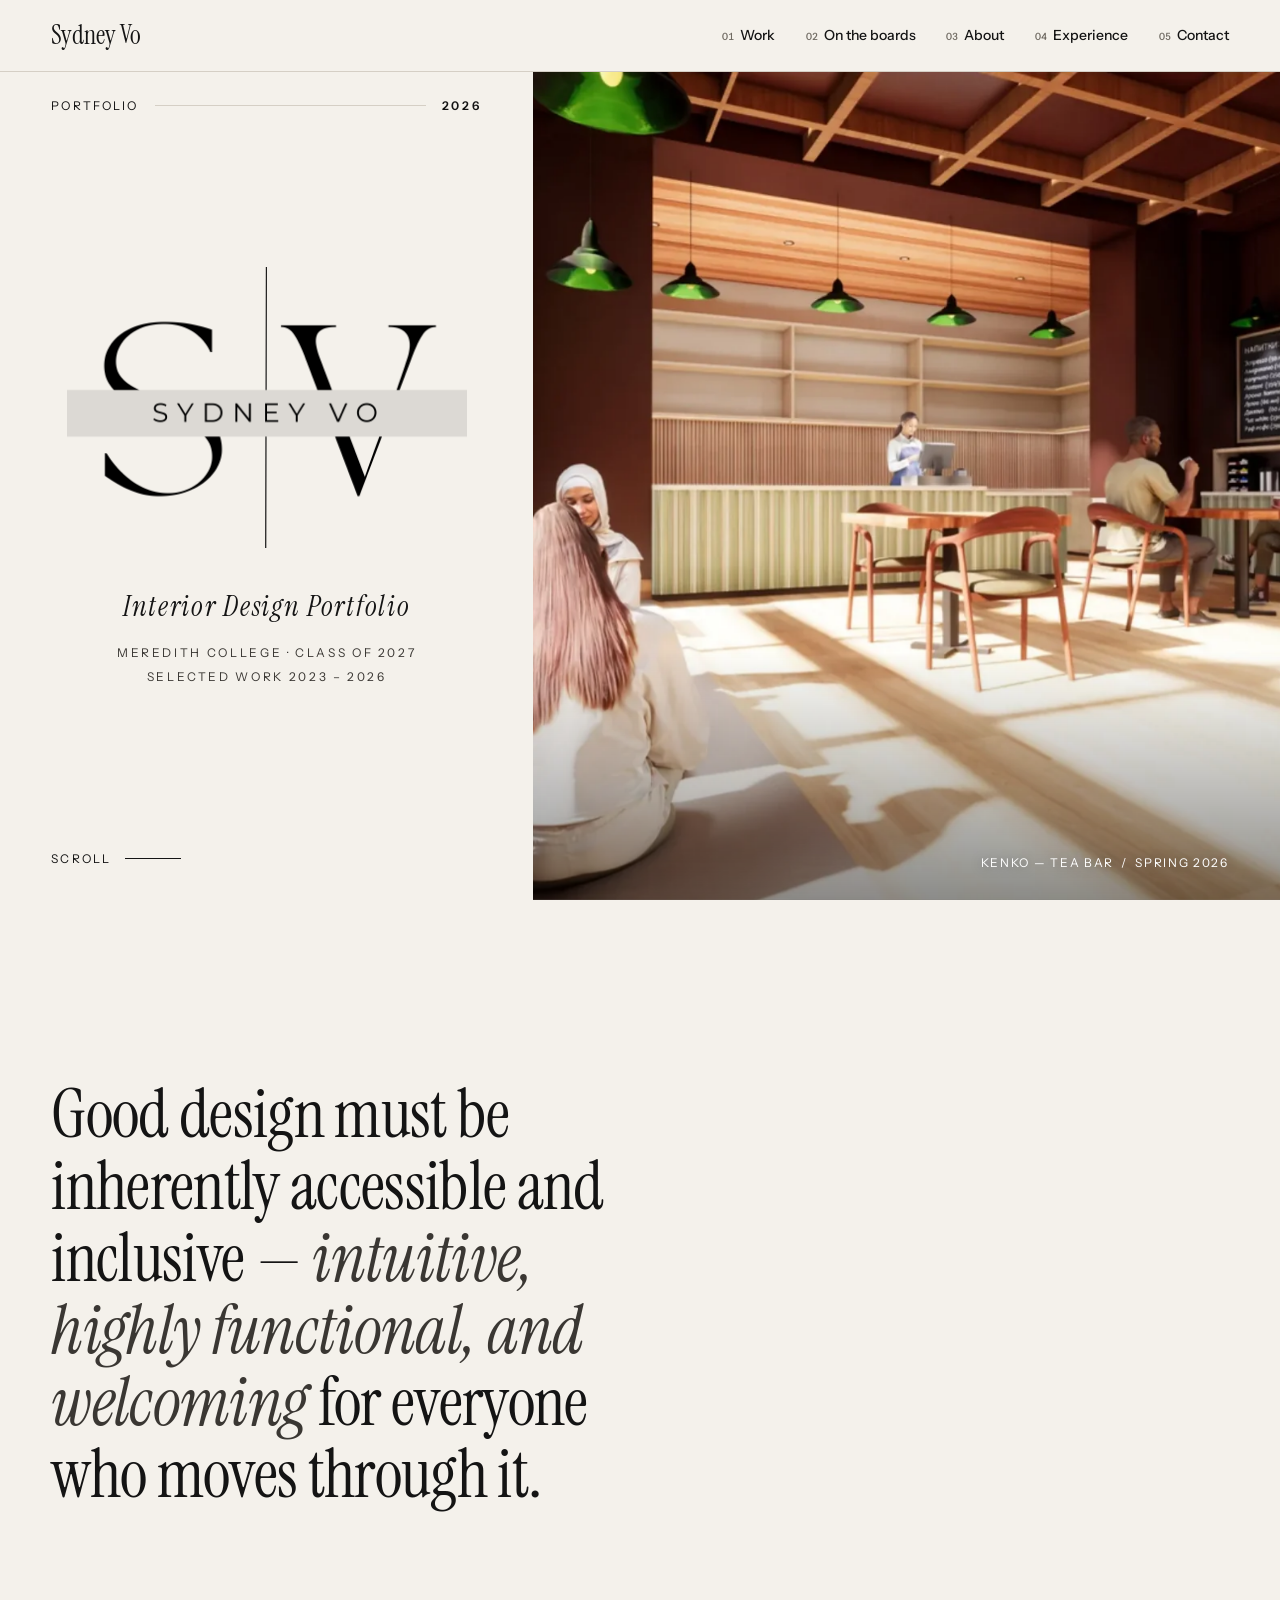
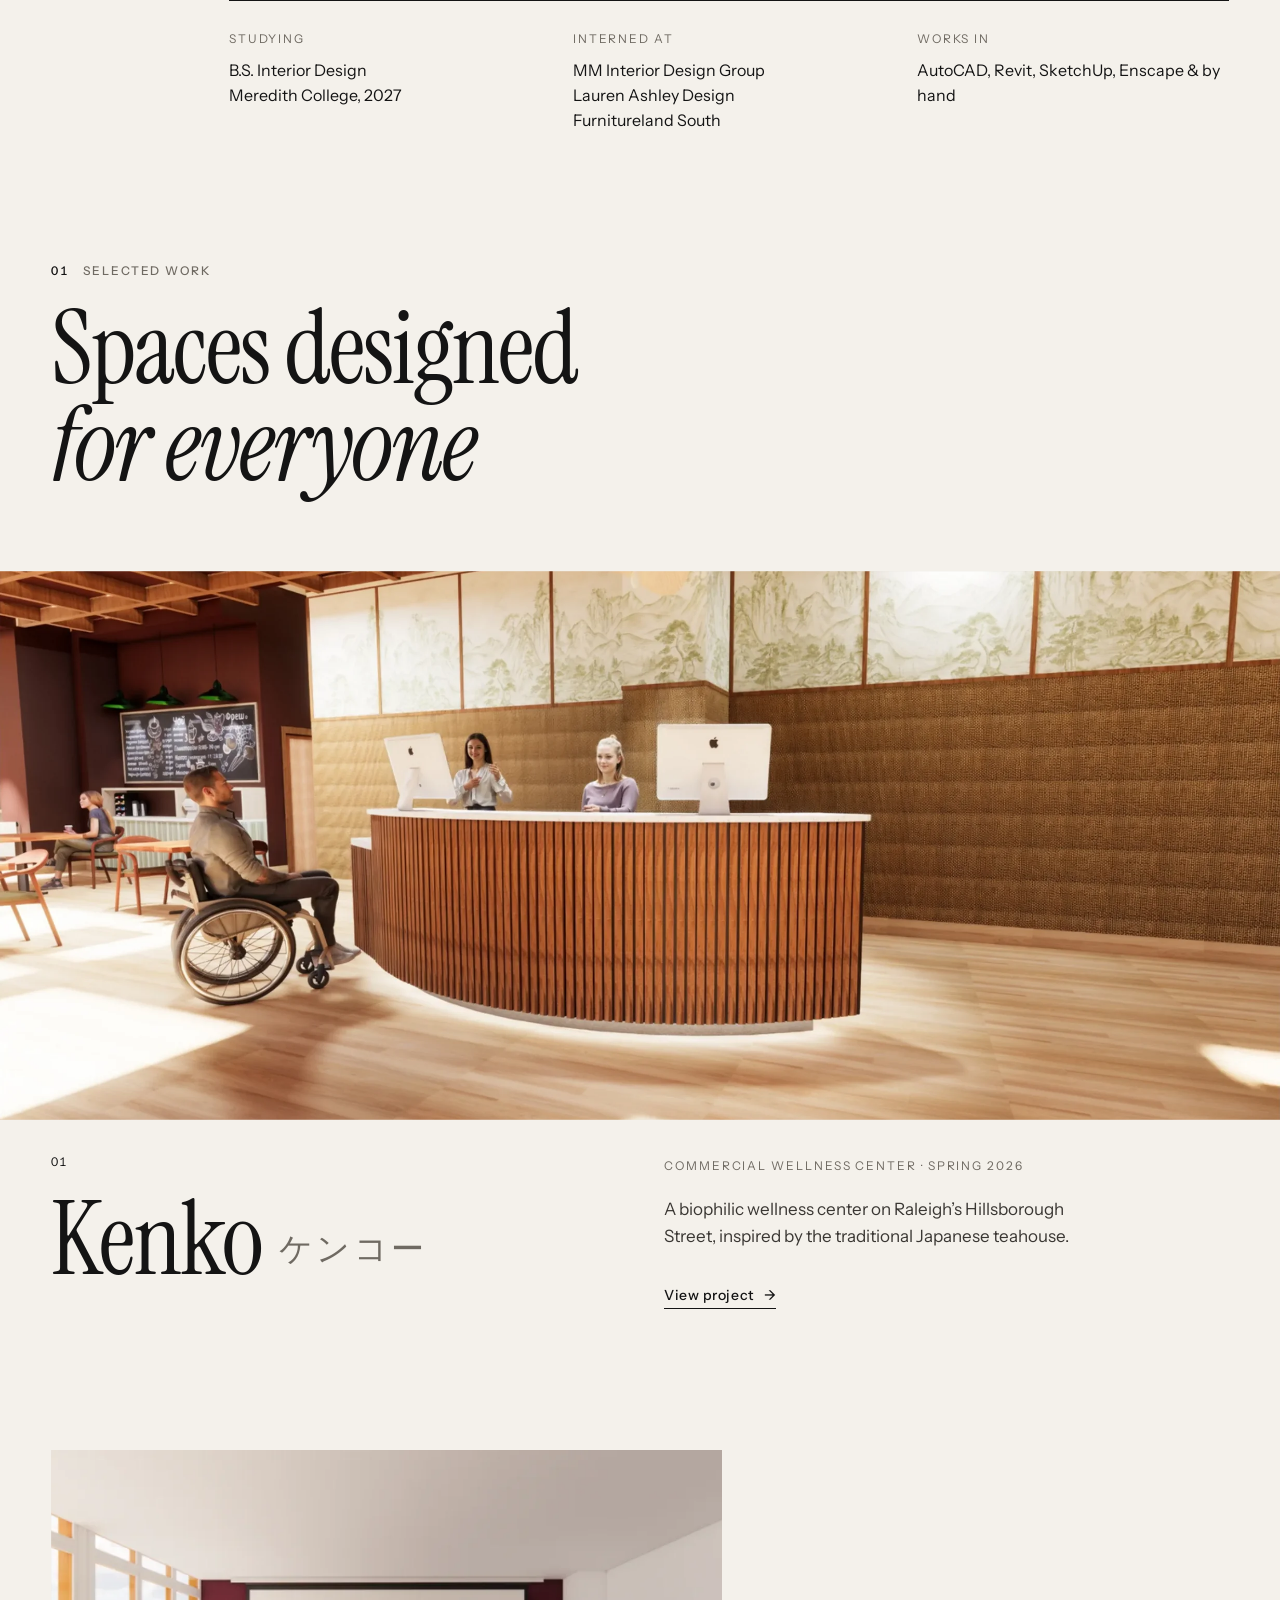
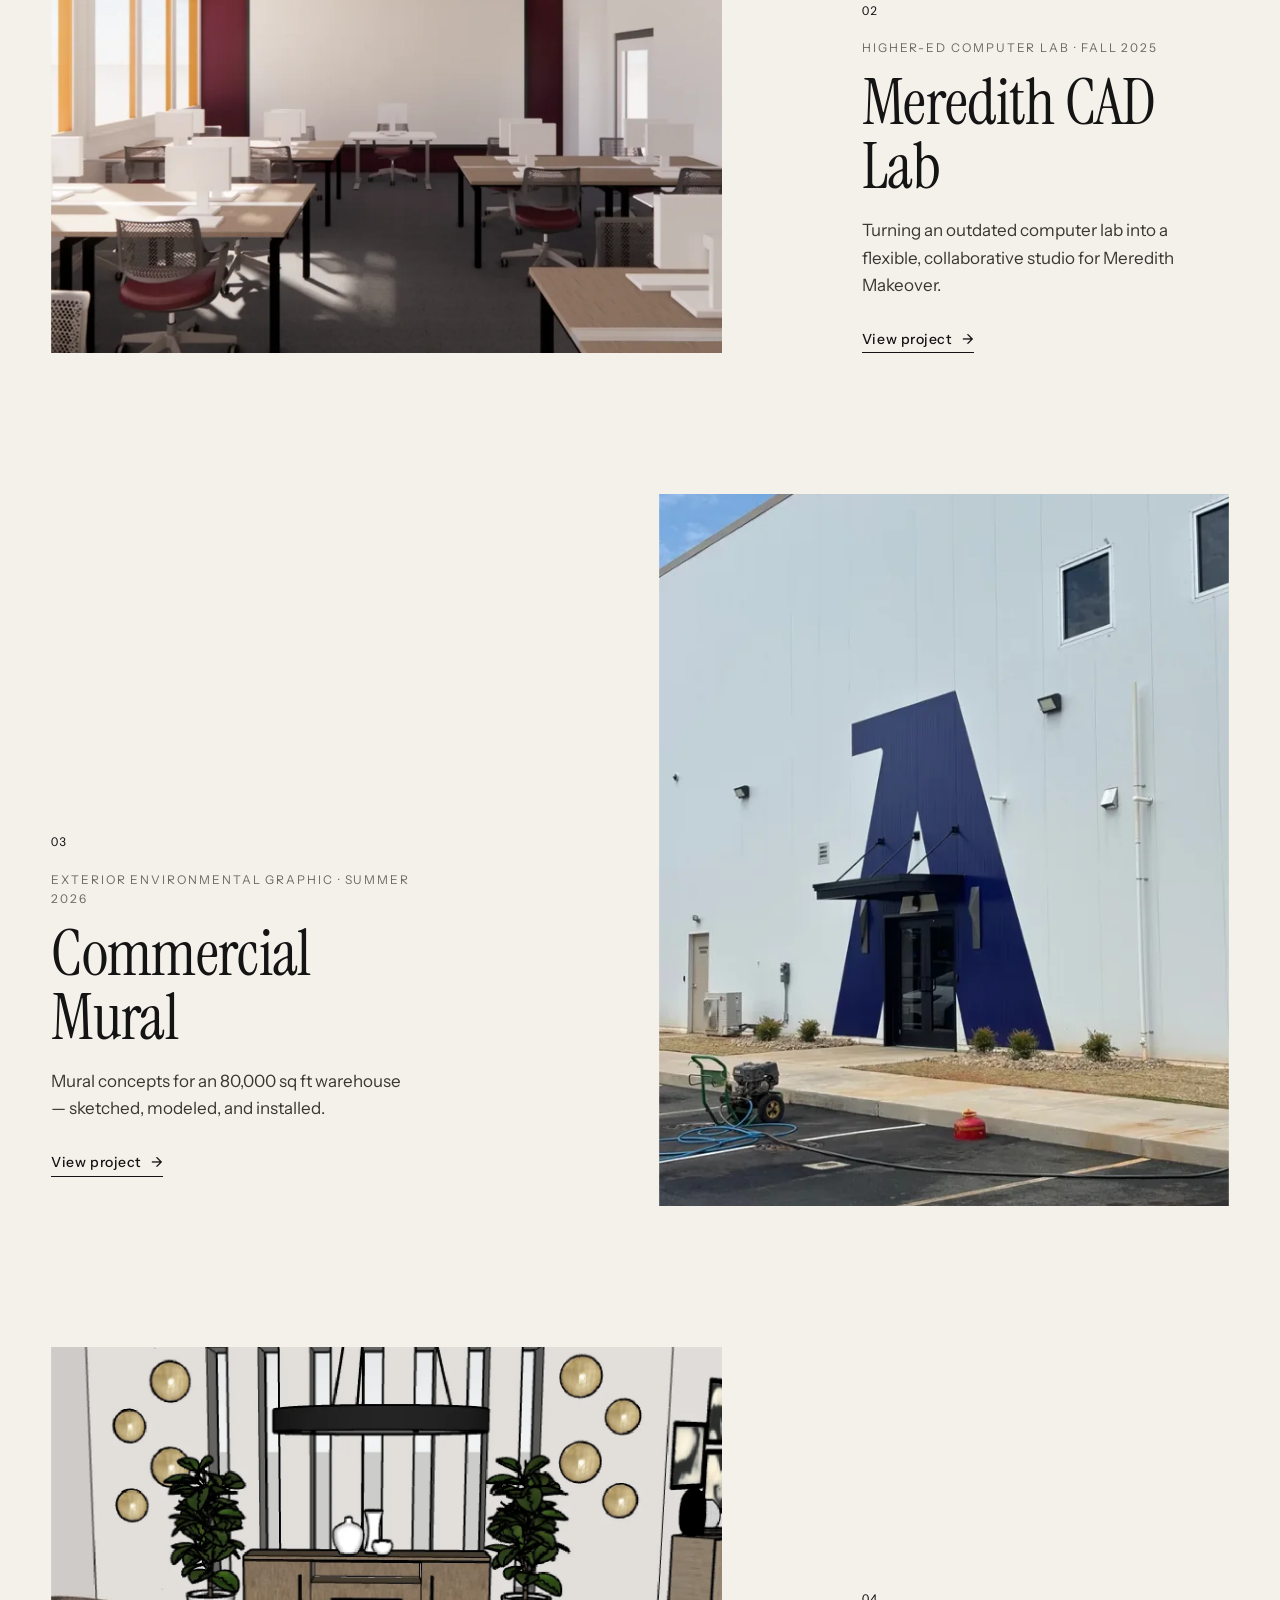
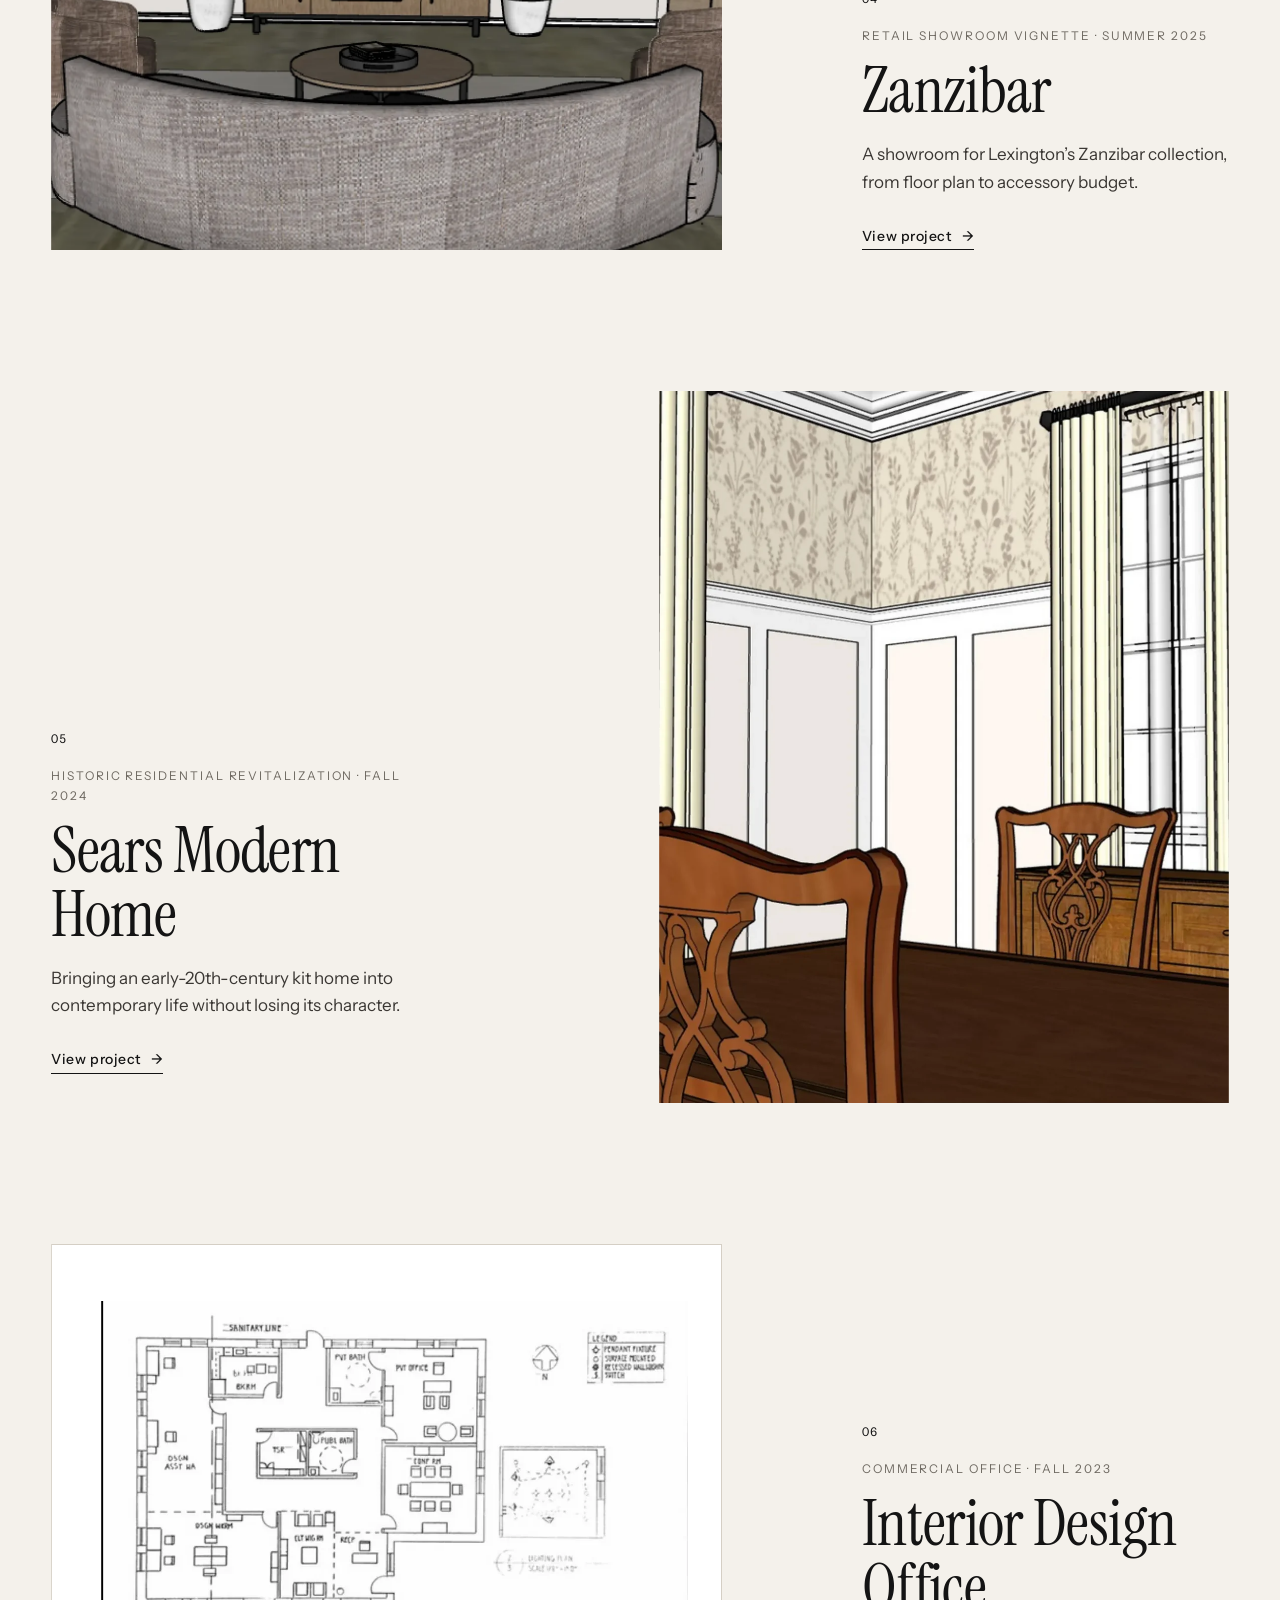
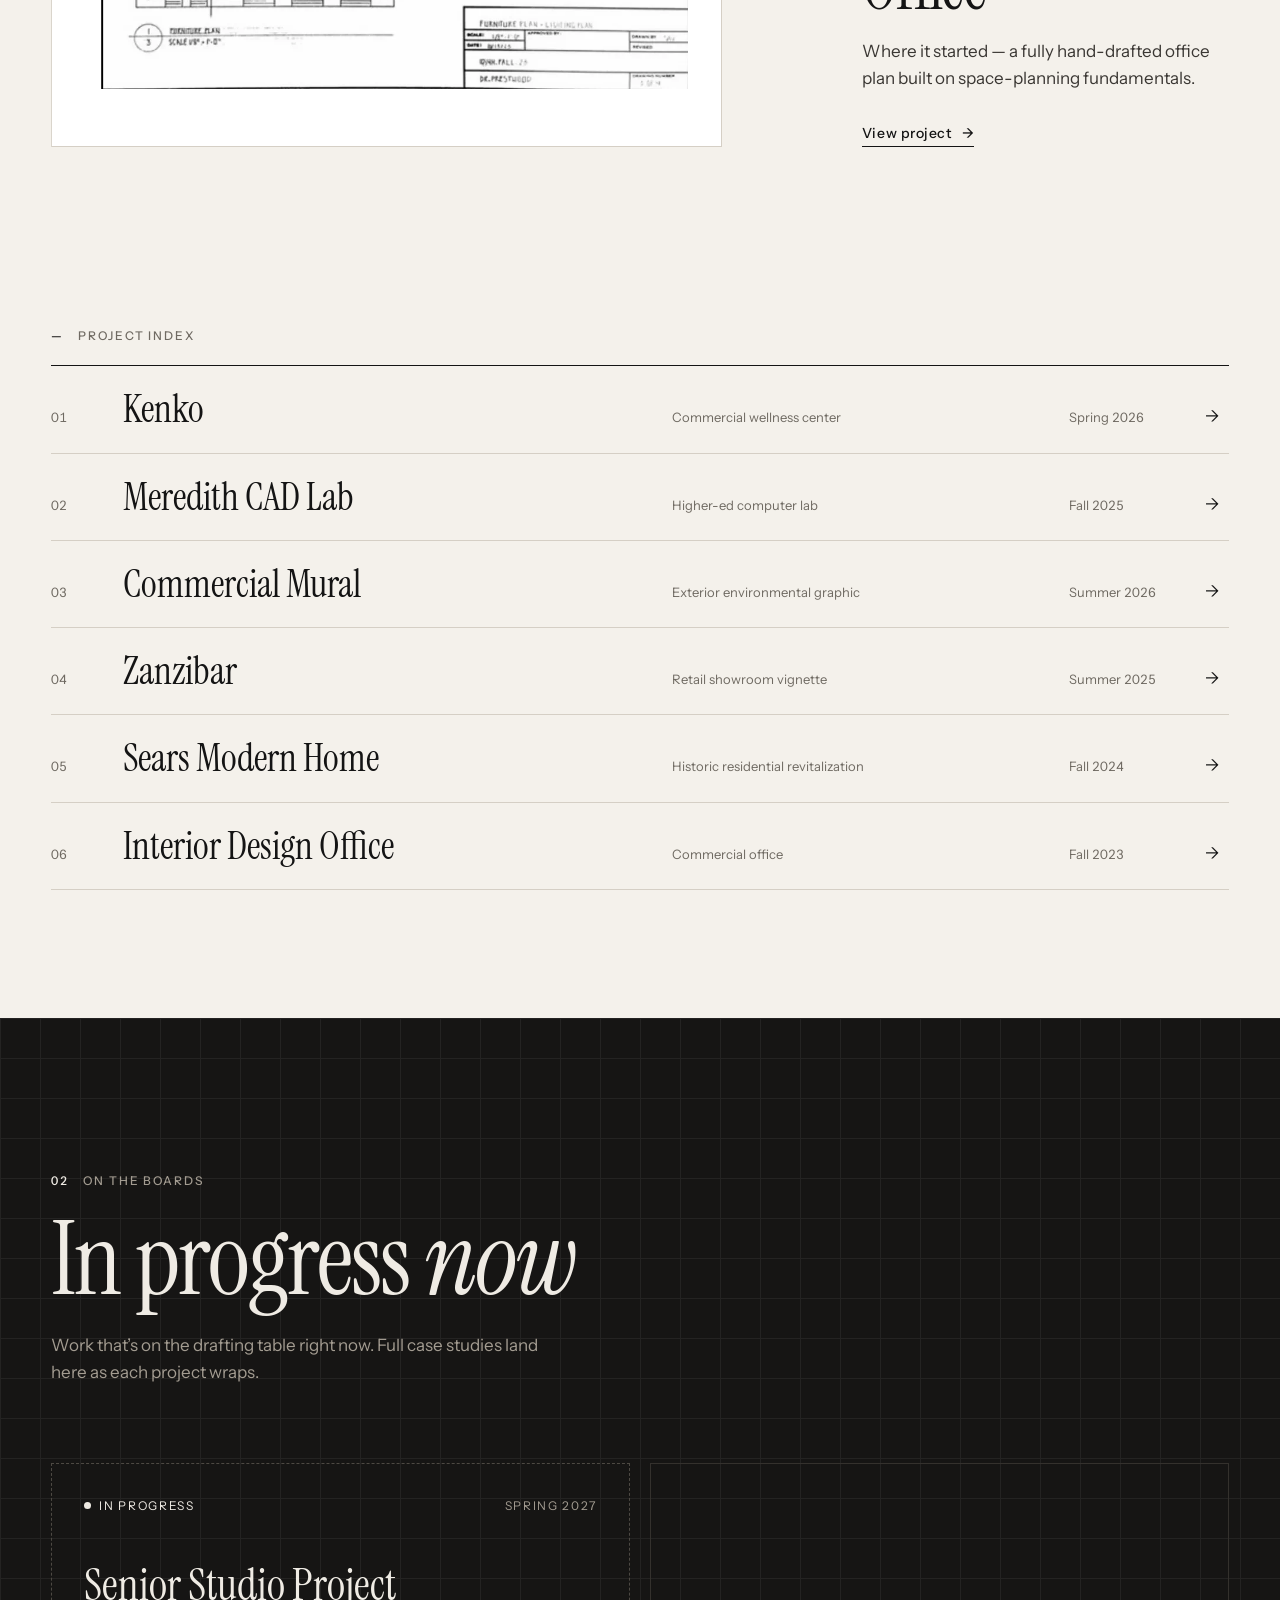
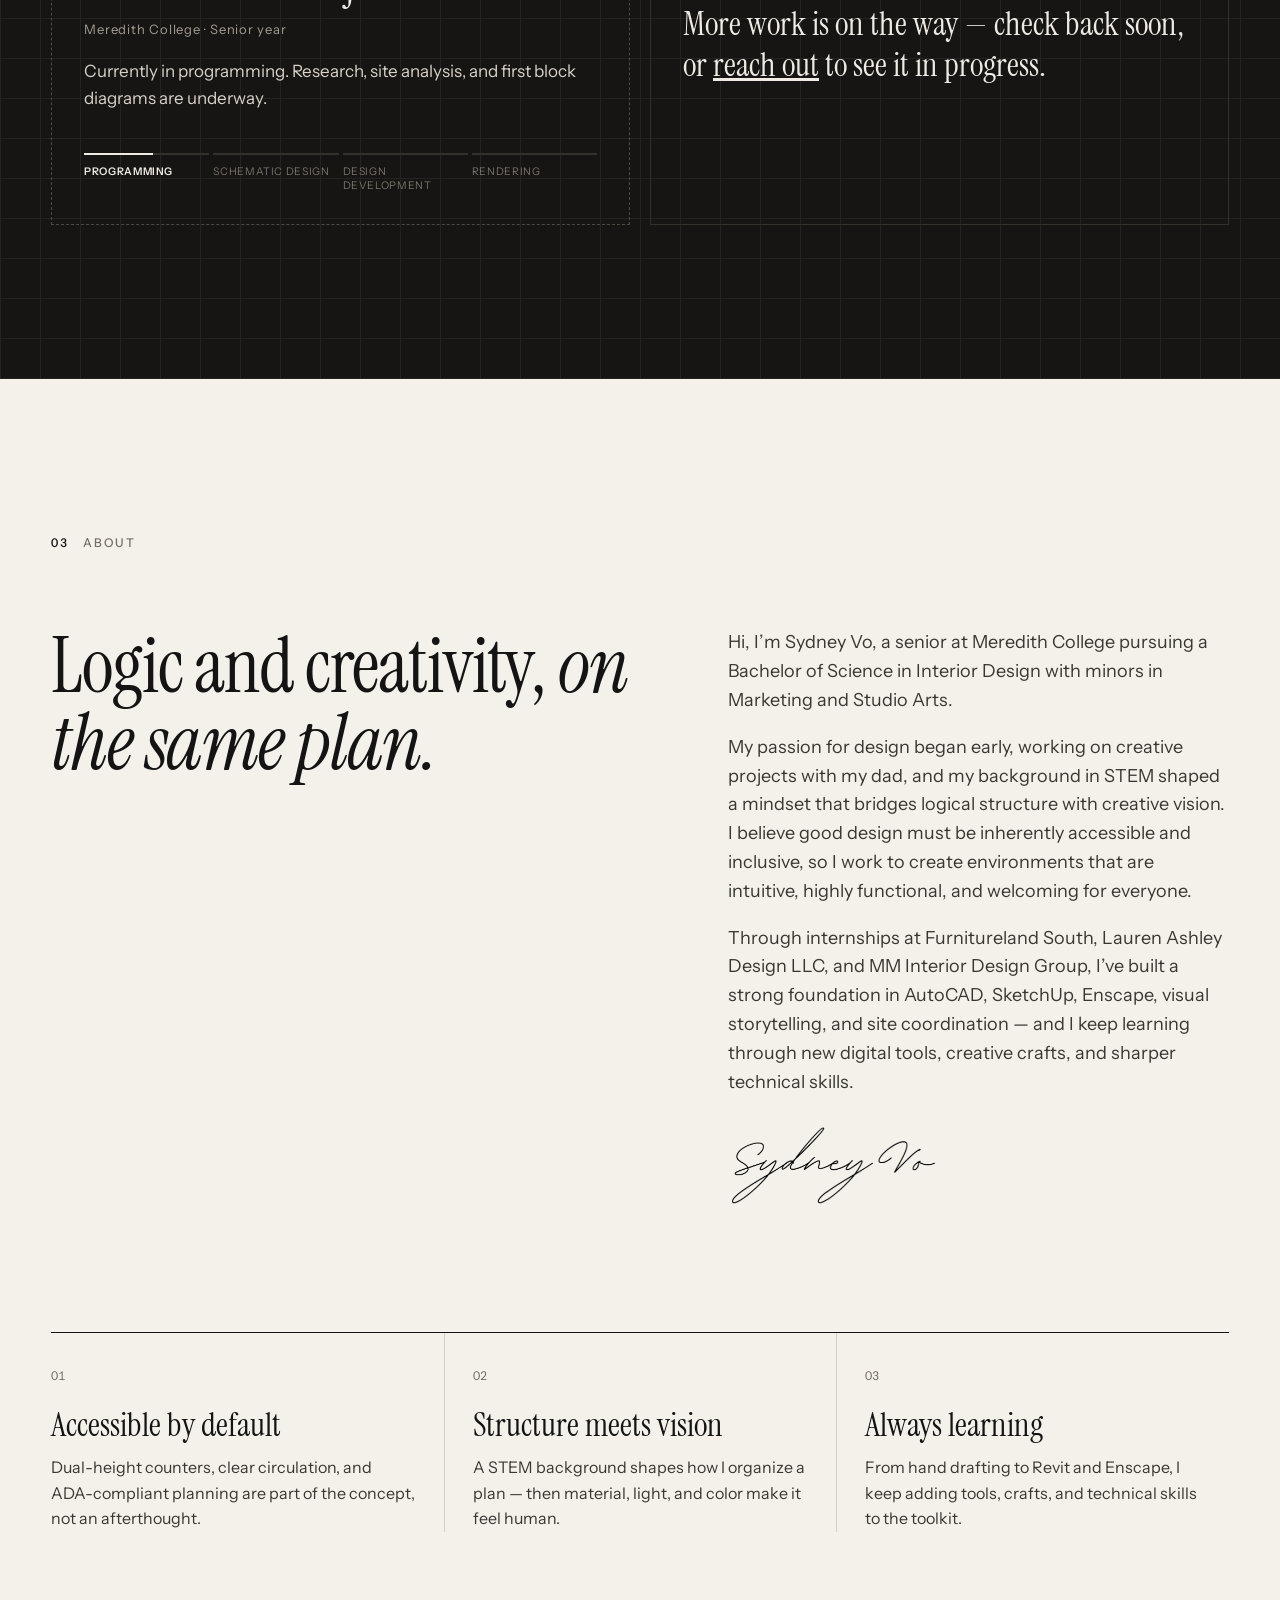
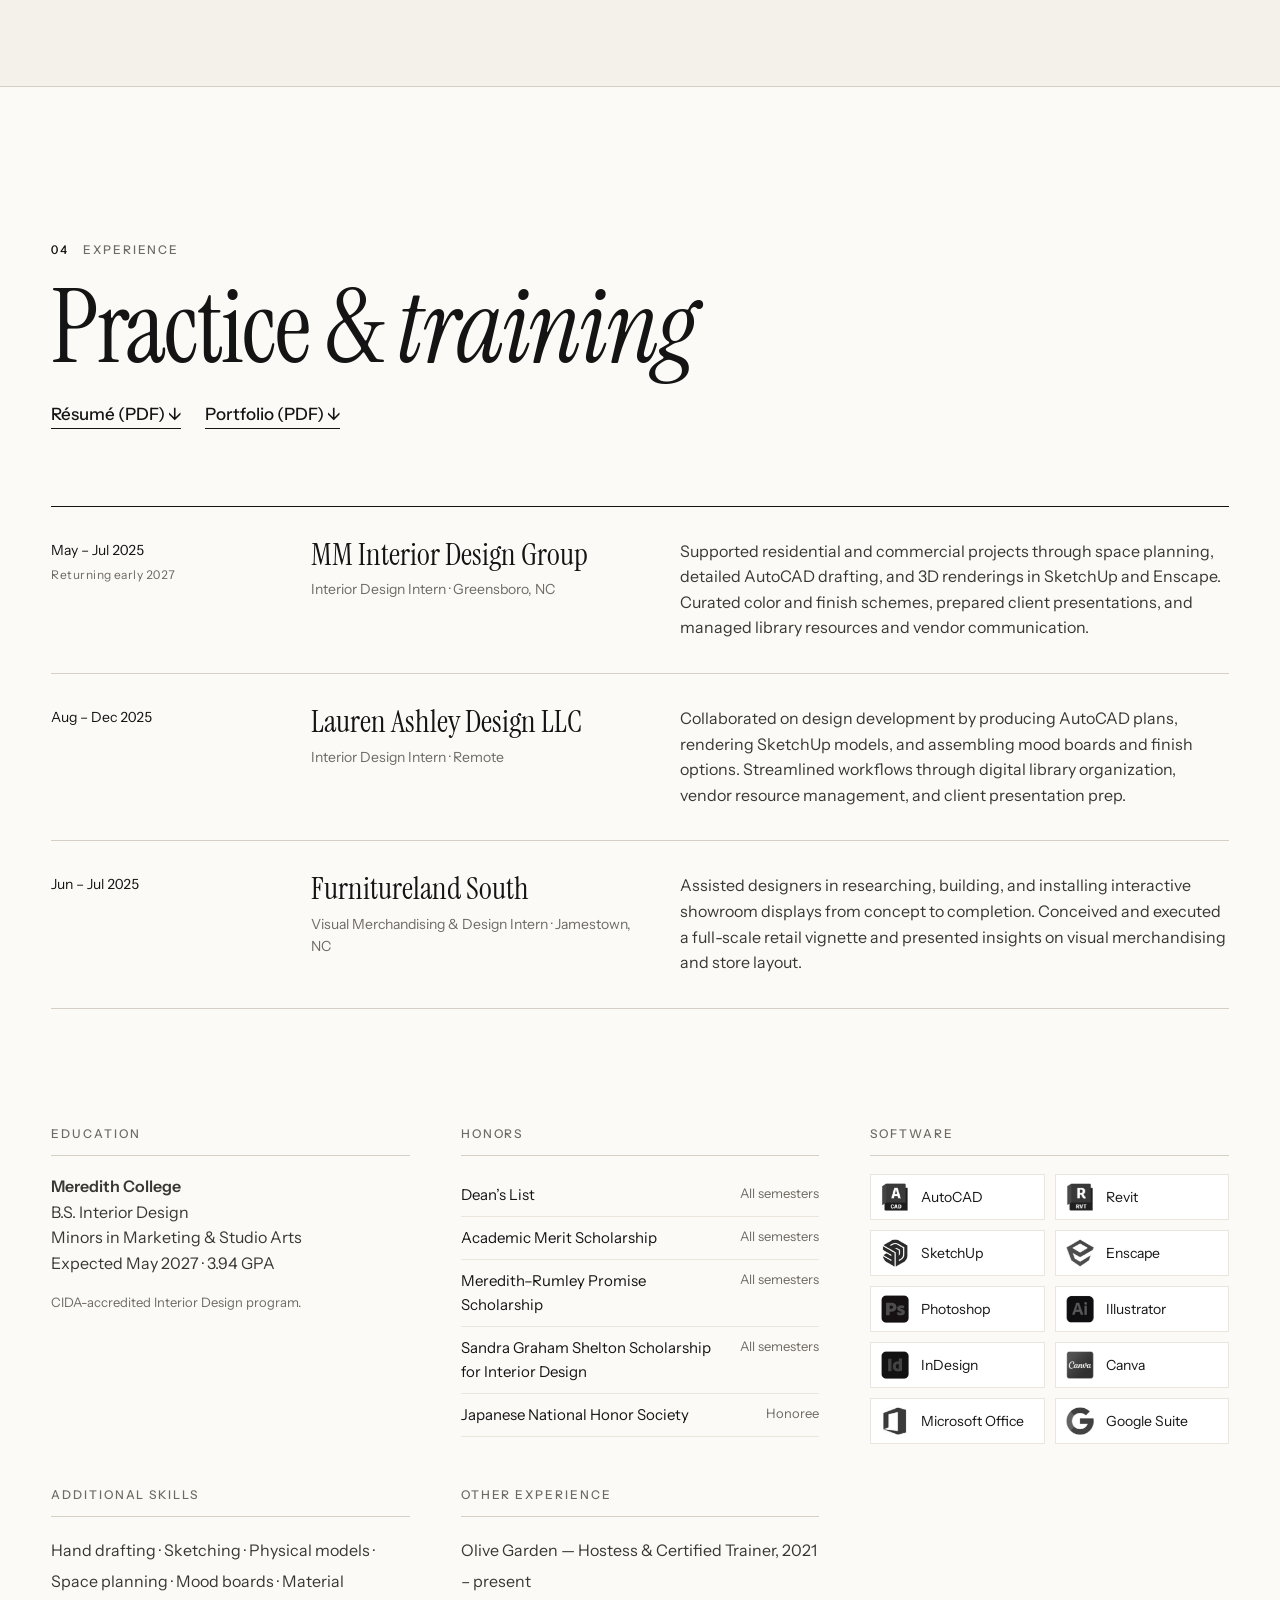
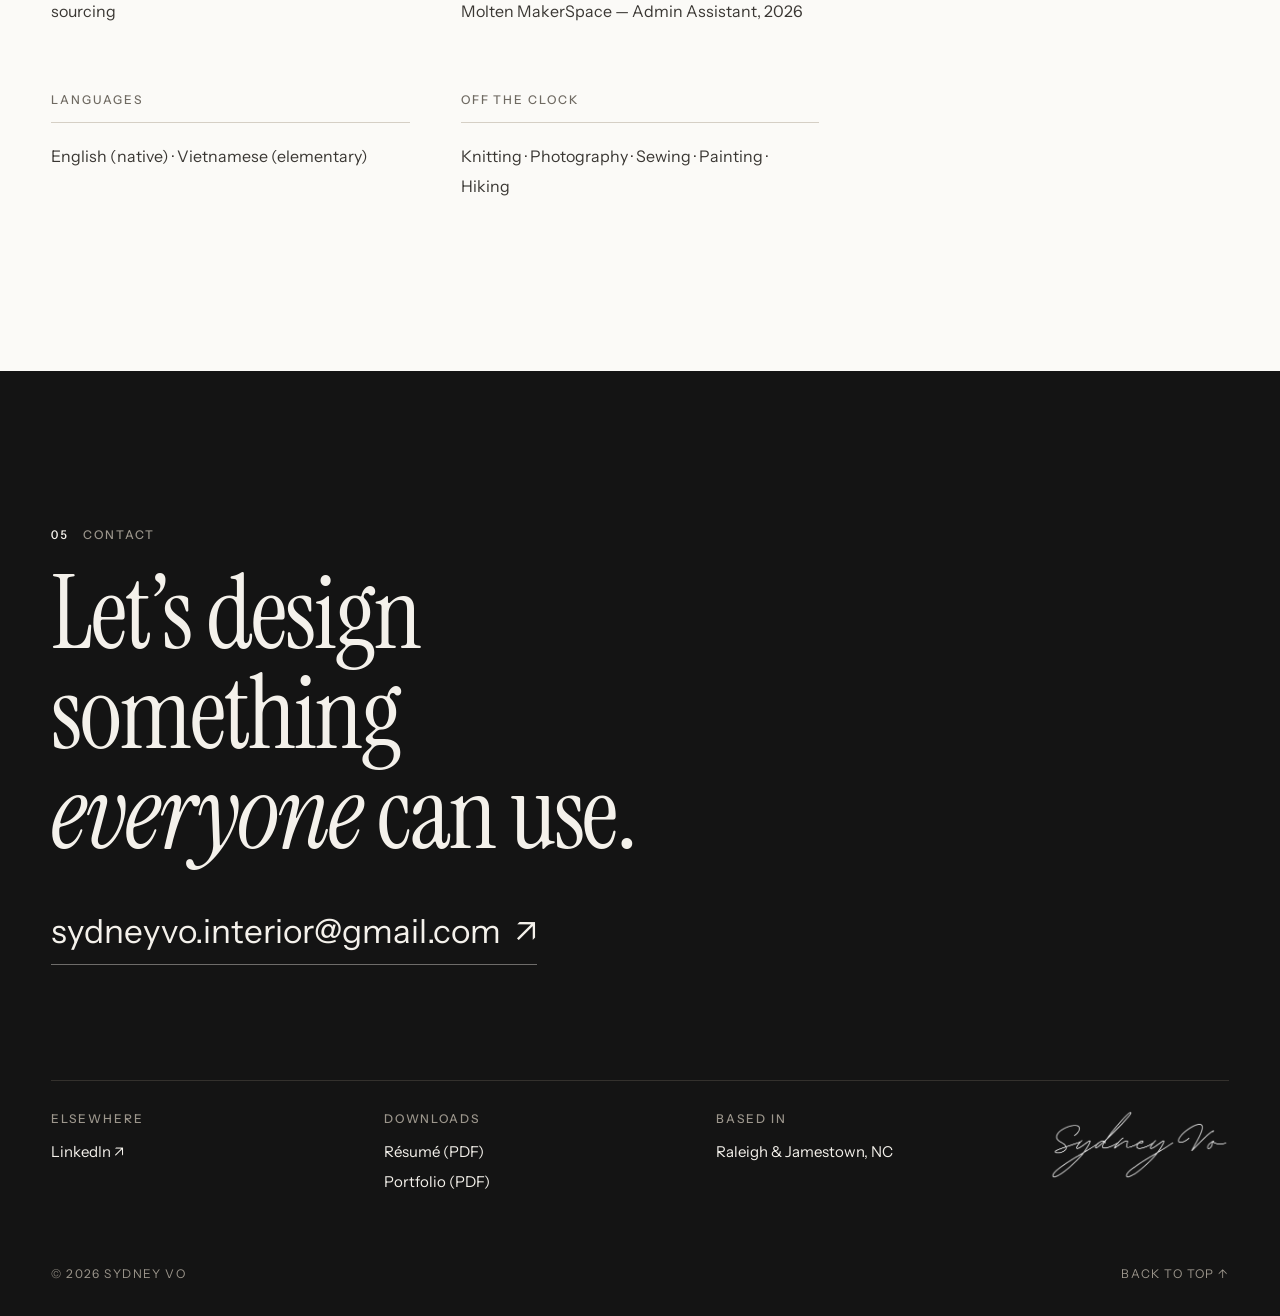
==== commit 207fe3ab: "Full redesign based on award-winning interior design sites Research (docs/design-research.md): Awwwa" ====
--- a/index.html
+++ b/index.html
@@ -4,191 +4,211 @@
   <meta charset="UTF-8" />
   <meta name="viewport" content="width=device-width, initial-scale=1.0" />
   <title>Sydney Vo — Interior Design Portfolio</title>
-  <meta name="description" content="Sydney Vo — interior design portfolio. Accessible, inclusive, human-centered spaces. B.S. Interior Design, Meredith College, 2027." />
+  <meta name="description" content="Sydney Vo — interior designer. Accessible, inclusive, human-centered interiors. B.S. Interior Design, Meredith College, 2027." />
   <meta property="og:title" content="Sydney Vo — Interior Design Portfolio" />
-  <meta property="og:description" content="Selected work 2023–2026: Kenko wellness center, Meredith CAD Lab, Zanzibar, Sears Modern Home and more." />
+  <meta property="og:description" content="Selected work 2023–2026: Kenko wellness center, Meredith CAD Lab, Commercial Mural, Zanzibar, Sears Modern Home and more." />
   <meta property="og:image" content="assets/img/kenko-teabar.webp" />
+  <meta name="theme-color" content="#F4F1EB" />
   <link rel="preconnect" href="https://fonts.googleapis.com" />
   <link rel="preconnect" href="https://fonts.gstatic.com" crossorigin />
-  <link href="https://fonts.googleapis.com/css2?family=Archivo:wght@400;500;700;800;900&family=Bodoni+Moda:opsz,wght@6..96,400;6..96,500&family=DM+Serif+Display:ital@0;1&family=Public+Sans:ital,wght@0,300;0,400;0,500;1,300&display=swap" rel="stylesheet" />
+  <link href="https://fonts.googleapis.com/css2?family=Instrument+Sans:wght@400;500;600&family=Instrument+Serif:ital@0;1&display=swap" rel="stylesheet" />
   <link rel="stylesheet" href="styles.css" />
 </head>
-<body>
+<body class="is-home">
   <a class="skip-link" href="#main">Skip to content</a>
 
-  <header class="site-header">
+  <header class="site-header" data-header>
     <div class="header-inner">
-      <a href="#top" class="logo" aria-label="Sydney Vo — home"><span>S</span><i aria-hidden="true"></i><span>V</span></a>
-      <nav class="nav" id="mobile-nav" aria-label="Main">
+      <a href="#top" class="brand" aria-label="Sydney Vo — home">Sydney Vo</a>
+      <nav class="nav" id="site-nav" aria-label="Main">
         <ul>
-          <li><a href="#work">Work</a></li>
-          <li><a href="#studio">In the studio</a></li>
-          <li><a href="#about">About</a></li>
-          <li><a href="#resume">Résumé</a></li>
-          <li><a href="#contact">Contact</a></li>
+          <li><a href="#work"><span>01</span>Work</a></li>
+          <li><a href="#on-the-boards"><span>02</span>On the boards</a></li>
+          <li><a href="#about"><span>03</span>About</a></li>
+          <li><a href="#experience"><span>04</span>Experience</a></li>
+          <li><a href="#contact"><span>05</span>Contact</a></li>
         </ul>
       </nav>
-      <button class="nav-toggle" aria-label="Open menu" aria-expanded="false" aria-controls="mobile-nav">
-        <span></span><span></span>
-      </button>
+      <button class="nav-toggle" aria-label="Open menu" aria-expanded="false" aria-controls="site-nav"><span></span><span></span></button>
     </div>
   </header>
 
   <main id="main">
     <!-- Cover -->
     <section class="cover" id="top">
-      <div class="rule-label wrap"><span>Portfolio</span><i></i><b>2026</b></div>
-      <div class="cover-grid wrap">
+      <div class="cover-panel">
+        <div class="cover-rule"><span>Portfolio</span><i></i><b>2026</b></div>
         <div class="cover-mark">
           <img class="logo-mark" src="assets/img/logo.png" alt="" width="808" height="568" />
-          <h1 class="sr-only">Sydney Vo</h1>
+          <h1 class="sr-only">Sydney Vo, Interior Designer</h1>
           <p class="cover-kicker">Interior Design Portfolio</p>
-          <p class="cover-meta">Meredith College<br />Expected graduation May 2027<br />Selected work 2023 – 2026</p>
-          <p class="cover-lede">Designing spaces that are intuitive, functional, and welcoming for <em>everyone</em> who moves through them.</p>
-          <div class="cover-actions">
-            <a href="#work" class="btn">View the work</a>
-            <a href="#contact" class="btn btn-ghost">Get in touch</a>
-          </div>
-        </div>
-        <figure class="cover-image">
-          <img src="assets/img/kenko-teabar.webp" alt="Kenko tea bar — raised platform seating by the windows, warm wood and green tile" fetchpriority="high" />
-          <figcaption><span>01</span> Kenko — tea bar, Spring 2026</figcaption>
-        </figure>
-      </div>
+          <p class="cover-meta">Meredith College · Class of 2027<br />Selected work 2023 – 2026</p>
+        </div>
+        <a class="cover-scroll" href="#intro"><span>Scroll</span><i aria-hidden="true"></i></a>
+      </div>
+      <figure class="cover-image">
+        <img src="assets/img/kenko-teabar.webp" alt="Kenko tea bar — raised platform seating by tall windows, warm wood and green tile" fetchpriority="high" />
+        <figcaption>Kenko — tea bar &nbsp;/&nbsp; Spring 2026</figcaption>
+      </figure>
+    </section>
+
+    <!-- Statement -->
+    <section class="intro wrap" id="intro">
+      <p class="intro-statement reveal">Good design must be inherently accessible and inclusive — <em>intuitive, highly functional, and welcoming</em> for everyone who moves through it.</p>
+      <dl class="intro-facts reveal">
+        <div><dt>Studying</dt><dd>B.S. Interior Design<br />Meredith College, 2027</dd></div>
+        <div><dt>Interned at</dt><dd>MM Interior Design Group<br />Lauren Ashley Design<br />Furnitureland South</dd></div>
+        <div><dt>Works in</dt><dd>AutoCAD, Revit, SketchUp, Enscape &amp; by hand</dd></div>
+      </dl>
     </section>
 
     <!-- Work -->
-    <section id="work" class="section">
-      <div class="wrap">
-        <div class="rule-label"><span>Contents</span><i></i><b>06 projects</b></div>
+    <section class="work" id="work">
+      <div class="wrap">
         <header class="section-head">
-          <h2>Selected work</h2>
-          <p>Commercial, residential, retail, and built work — from hand drafting to Revit and Enscape.</p>
+          <p class="eyebrow"><span>01</span>Selected work</p>
+          <h2 class="section-title reveal">Spaces designed<br /><em>for everyone</em></h2>
         </header>
-        <div class="work-grid" id="work-grid"><!-- rendered from assets/projects.js --></div>
-      </div>
-    </section>
-
-    <!-- In progress -->
-    <section id="studio" class="section studio">
-      <div class="wrap">
-        <div class="rule-label"><span>In the studio</span><i></i><b>2026 – 27</b></div>
+      </div>
+      <div class="features" id="features"><!-- rendered from assets/projects.js --></div>
+
+      <div class="wrap">
+        <div class="index">
+          <p class="eyebrow"><span>—</span>Project index</p>
+          <ol class="index-list" id="index-list"><!-- rendered --></ol>
+        </div>
+      </div>
+      <figure class="index-preview" aria-hidden="true"><img alt="" /></figure>
+    </section>
+
+    <!-- On the boards -->
+    <section class="otb" id="on-the-boards">
+      <div class="wrap">
         <header class="section-head">
-          <h2>Upcoming</h2>
-          <p>Work that’s on the drafting table right now. Full case studies will land here as each project wraps.</p>
+          <p class="eyebrow"><span>02</span>On the boards</p>
+          <h2 class="section-title reveal">In progress <em>now</em></h2>
+          <p class="section-lede reveal">Work that’s on the drafting table right now. Full case studies land here as each project wraps.</p>
         </header>
-        <div class="studio-grid" id="studio-grid"><!-- rendered from assets/projects.js --></div>
+        <div class="otb-grid" id="otb-grid"><!-- rendered --></div>
       </div>
     </section>
 
     <!-- About -->
-    <section id="about" class="section about">
-      <div class="wrap about-grid">
-        <div>
-          <div class="rule-label"><span>About me</span><i></i></div>
-          <h2 class="about-title">Good design is accessible design.</h2>
-        </div>
-        <div class="about-body">
-          <p>Hi, I’m Sydney Vo, a senior at Meredith College pursuing a Bachelor of Science in Interior Design with minors in Marketing and Studio Arts. My passion for design began early, working on creative projects with my dad, and my background in STEM shaped a mindset that bridges logical structure with creative vision.</p>
-          <p>I believe good design must be inherently accessible and inclusive, so I work to create environments that are intuitive, highly functional, and welcoming for everyone who moves through them.</p>
-          <p>Through internships at Furnitureland South, Lauren Ashley Design LLC, and MM Interior Design Group, I’ve built a strong foundation in AutoCAD, SketchUp, Enscape, visual storytelling, and site coordination. I keep learning through new digital tools, creative crafts, and sharper technical skills, and I’m committed to making a meaningful, lasting difference in the profession.</p>
+    <section class="about wrap" id="about">
+      <header class="section-head">
+        <p class="eyebrow"><span>03</span>About</p>
+      </header>
+      <div class="about-grid">
+        <h2 class="about-title reveal">Logic and creativity, <em>on the same plan.</em></h2>
+        <div class="about-body reveal">
+          <p>Hi, I’m Sydney Vo, a senior at Meredith College pursuing a Bachelor of Science in Interior Design with minors in Marketing and Studio Arts.</p>
+          <p>My passion for design began early, working on creative projects with my dad, and my background in STEM shaped a mindset that bridges logical structure with creative vision. I believe good design must be inherently accessible and inclusive, so I work to create environments that are intuitive, highly functional, and welcoming for everyone.</p>
+          <p>Through internships at Furnitureland South, Lauren Ashley Design LLC, and MM Interior Design Group, I’ve built a strong foundation in AutoCAD, SketchUp, Enscape, visual storytelling, and site coordination — and I keep learning through new digital tools, creative crafts, and sharper technical skills.</p>
           <img class="signature" src="assets/img/signature.png" alt="Sydney Vo signature" width="385" height="147" loading="lazy" />
         </div>
       </div>
-    </section>
-
-    <!-- Résumé -->
-    <section id="resume" class="section resume">
-      <div class="wrap">
-        <div class="rule-label rule-label-links"><span>Résumé</span><i></i><b><a href="reference_content/SydneyVo_2026_Resume.pdf" download>Résumé PDF ↓</a><a href="reference_content/Interior%20Design%20Portfolio%20-%20Sydney%20Vo.pdf" download>Portfolio PDF ↓</a></b></div>
-        <div class="resume-grid">
-          <div class="resume-col">
-            <h3>Design experience</h3>
-            <article class="job">
-              <header><strong>MM Interior Design Group</strong><span>May 2025 – Jul 2025 · Returning early 2027</span></header>
-              <em>Interior Design Intern · Greensboro, NC</em>
-              <p>Supported residential and commercial projects through space planning, detailed AutoCAD drafting, and 3D renderings in SketchUp and Enscape. Curated color and finish schemes, prepared client presentations, and managed library resources and vendor communication.</p>
-            </article>
-            <article class="job">
-              <header><strong>Lauren Ashley Design LLC</strong><span>Aug 2025 – Dec 2025</span></header>
-              <em>Interior Design Intern · Remote</em>
-              <p>Collaborated on design development by producing AutoCAD plans, rendering SketchUp models, and assembling mood boards and finish options. Streamlined workflows through digital library organization, vendor resource management, and client presentation prep.</p>
-            </article>
-            <article class="job">
-              <header><strong>Furnitureland South</strong><span>Jun 2025 – Jul 2025</span></header>
-              <em>Visual Merchandising &amp; Design Intern · Jamestown, NC</em>
-              <p>Assisted designers in researching, building, and installing interactive showroom displays from concept to completion. Conceived and executed a full-scale retail vignette and presented insights on visual merchandising and store layout.</p>
-            </article>
-            <h3>Other experience</h3>
-            <ul class="plain">
-              <li><span class="role"><strong>Olive Garden</strong> — Hostess &amp; Certified Trainer</span><span>Oct 2021 – present</span></li>
-              <li><span class="role"><strong>Molten MakerSpace</strong> — Admin Assistant</span><span>May – Aug 2026</span></li>
-            </ul>
-          </div>
-          <div class="resume-col">
+      <ol class="principles">
+        <li class="reveal"><span>01</span><h3>Accessible by default</h3><p>Dual-height counters, clear circulation, and ADA-compliant planning are part of the concept, not an afterthought.</p></li>
+        <li class="reveal"><span>02</span><h3>Structure meets vision</h3><p>A STEM background shapes how I organize a plan — then material, light, and color make it feel human.</p></li>
+        <li class="reveal"><span>03</span><h3>Always learning</h3><p>From hand drafting to Revit and Enscape, I keep adding tools, crafts, and technical skills to the toolkit.</p></li>
+      </ol>
+    </section>
+
+    <!-- Experience -->
+    <section class="experience" id="experience">
+      <div class="wrap">
+        <header class="section-head">
+          <p class="eyebrow"><span>04</span>Experience</p>
+          <h2 class="section-title reveal">Practice &amp; <em>training</em></h2>
+          <p class="section-lede downloads reveal"><a href="reference_content/SydneyVo_2026_Resume.pdf" download>Résumé (PDF) ↓</a><a href="reference_content/Interior%20Design%20Portfolio%20-%20Sydney%20Vo.pdf" download>Portfolio (PDF) ↓</a></p>
+        </header>
+
+        <ol class="timeline">
+          <li class="reveal">
+            <span class="t-date">May – Jul 2025<small>Returning early 2027</small></span>
+            <div class="t-role"><h3>MM Interior Design Group</h3><p>Interior Design Intern · Greensboro, NC</p></div>
+            <p class="t-desc">Supported residential and commercial projects through space planning, detailed AutoCAD drafting, and 3D renderings in SketchUp and Enscape. Curated color and finish schemes, prepared client presentations, and managed library resources and vendor communication.</p>
+          </li>
+          <li class="reveal">
+            <span class="t-date">Aug – Dec 2025</span>
+            <div class="t-role"><h3>Lauren Ashley Design LLC</h3><p>Interior Design Intern · Remote</p></div>
+            <p class="t-desc">Collaborated on design development by producing AutoCAD plans, rendering SketchUp models, and assembling mood boards and finish options. Streamlined workflows through digital library organization, vendor resource management, and client presentation prep.</p>
+          </li>
+          <li class="reveal">
+            <span class="t-date">Jun – Jul 2025</span>
+            <div class="t-role"><h3>Furnitureland South</h3><p>Visual Merchandising &amp; Design Intern · Jamestown, NC</p></div>
+            <p class="t-desc">Assisted designers in researching, building, and installing interactive showroom displays from concept to completion. Conceived and executed a full-scale retail vignette and presented insights on visual merchandising and store layout.</p>
+          </li>
+        </ol>
+
+        <div class="cv-grid">
+          <div class="cv-block reveal">
             <h3>Education</h3>
-            <p><strong>Meredith College</strong><br />B.S. Interior Design · Minors in Marketing &amp; Studio Arts<br />Expected May 2027 · 3.94 GPA</p>
-            <p class="fine">Meredith College’s Interior Design program is accredited by the Council for Interior Design Accreditation (CIDA).</p>
+            <p><strong>Meredith College</strong><br />B.S. Interior Design<br />Minors in Marketing &amp; Studio Arts<br />Expected May 2027 · 3.94 GPA</p>
+            <p class="fine">CIDA-accredited Interior Design program.</p>
+          </div>
+          <div class="cv-block reveal">
             <h3>Honors</h3>
-            <ul class="plain">
+            <ul class="cv-list">
               <li>Dean’s List <span>All semesters</span></li>
               <li>Academic Merit Scholarship <span>All semesters</span></li>
               <li>Meredith–Rumley Promise Scholarship <span>All semesters</span></li>
               <li>Sandra Graham Shelton Scholarship for Interior Design <span>All semesters</span></li>
               <li>Japanese National Honor Society <span>Honoree</span></li>
             </ul>
+          </div>
+          <div class="cv-block cv-wide reveal">
+            <h3>Software</h3>
+            <ul class="software">
+              <li><img src="assets/icons/autocad.png" alt="" width="40" height="40" loading="lazy" />AutoCAD</li>
+              <li><img src="assets/icons/revit.png" alt="" width="40" height="40" loading="lazy" />Revit</li>
+              <li><img src="assets/icons/sketchup.png" alt="" width="40" height="40" loading="lazy" />SketchUp</li>
+              <li><img src="assets/icons/enscape.png" alt="" width="40" height="40" loading="lazy" />Enscape</li>
+              <li><img src="assets/icons/photoshop.png" alt="" width="40" height="40" loading="lazy" />Photoshop</li>
+              <li><img src="assets/icons/illustrator.png" alt="" width="40" height="40" loading="lazy" />Illustrator</li>
+              <li><img src="assets/icons/indesign.png" alt="" width="40" height="40" loading="lazy" />InDesign</li>
+              <li><img src="assets/icons/canva.png" alt="" width="40" height="40" loading="lazy" />Canva</li>
+              <li><img src="assets/icons/office.png" alt="" width="40" height="40" loading="lazy" />Microsoft Office</li>
+              <li><img src="assets/icons/google.png" alt="" width="40" height="40" loading="lazy" />Google Suite</li>
+            </ul>
+          </div>
+          <div class="cv-block reveal">
+            <h3>Additional skills</h3>
+            <p class="tags">Hand drafting · Sketching · Physical models · Space planning · Mood boards · Material sourcing</p>
+          </div>
+          <div class="cv-block reveal">
+            <h3>Other experience</h3>
+            <p class="tags">Olive Garden — Hostess &amp; Certified Trainer, 2021 – present<br />Molten MakerSpace — Admin Assistant, 2026</p>
+          </div>
+          <div class="cv-block reveal">
             <h3>Languages</h3>
-            <ul class="plain">
-              <li>English <span>Native</span></li>
-              <li>Vietnamese <span>Elementary</span></li>
-            </ul>
-          </div>
-          <div class="resume-col">
-            <h3>Software</h3>
-            <ul class="chips chips-icons">
-              <li><img src="assets/icons/autocad.png" alt="" width="24" height="24" loading="lazy" />AutoCAD</li>
-              <li><img src="assets/icons/revit.png" alt="" width="24" height="24" loading="lazy" />Revit</li>
-              <li><img src="assets/icons/sketchup.png" alt="" width="24" height="24" loading="lazy" />SketchUp</li>
-              <li><img src="assets/icons/enscape.png" alt="" width="24" height="24" loading="lazy" />Enscape</li>
-              <li><img src="assets/icons/photoshop.png" alt="" width="24" height="24" loading="lazy" />Photoshop</li>
-              <li><img src="assets/icons/illustrator.png" alt="" width="24" height="24" loading="lazy" />Illustrator</li>
-              <li><img src="assets/icons/indesign.png" alt="" width="24" height="24" loading="lazy" />InDesign</li>
-              <li><img src="assets/icons/canva.png" alt="" width="24" height="24" loading="lazy" />Canva</li>
-              <li><img src="assets/icons/office.png" alt="" width="24" height="24" loading="lazy" />Microsoft Office</li>
-              <li><img src="assets/icons/google.png" alt="" width="24" height="24" loading="lazy" />Google Suite</li>
-            </ul>
-            <h3>Additional skills</h3>
-            <ul class="chips">
-              <li>Hand drafting</li><li>Sketching</li><li>Physical models</li><li>Space planning</li><li>Mood boards</li><li>Material sourcing</li>
-            </ul>
+            <p class="tags">English (native) · Vietnamese (elementary)</p>
+          </div>
+          <div class="cv-block reveal">
             <h3>Off the clock</h3>
-            <ul class="chips chips-soft">
-              <li>Knitting</li><li>Photography</li><li>Sewing</li><li>Painting</li><li>Hiking</li>
-            </ul>
-          </div>
-        </div>
-      </div>
-    </section>
-
-    <!-- Contact -->
-    <section id="contact" class="section contact">
-      <div class="wrap">
-        <div class="rule-label"><span>Contact</span><i></i></div>
-        <h2 class="contact-title">Let’s design something<br /><em>everyone</em> can use.</h2>
-        <div class="contact-links">
-          <a href="mailto:sydneyvo.interior@gmail.com"><small>Email</small>sydneyvo.interior@gmail.com</a>
-          <a href="https://www.linkedin.com/in/sydney-vo-tbv" target="_blank" rel="noopener noreferrer"><small>LinkedIn</small>in/sydney-vo-tbv ↗</a>
+            <p class="tags">Knitting · Photography · Sewing · Painting · Hiking</p>
+          </div>
         </div>
       </div>
     </section>
   </main>
 
-  <footer class="site-footer">
+  <footer class="site-footer" id="contact">
     <div class="wrap">
-      <span>© <span id="year"></span> Sydney Vo</span>
-      <span>Interior Design · Meredith College ’27</span>
+      <p class="eyebrow"><span>05</span>Contact</p>
+      <h2 class="footer-title">Let’s design something <em>everyone</em> can use.</h2>
+      <a class="footer-email" href="mailto:sydneyvo.interior@gmail.com">sydneyvo.interior@gmail.com <span aria-hidden="true">↗</span></a>
+      <div class="footer-grid">
+        <div><h3>Elsewhere</h3><a href="https://www.linkedin.com/in/sydney-vo-tbv" target="_blank" rel="noopener noreferrer">LinkedIn ↗</a></div>
+        <div><h3>Downloads</h3><a href="reference_content/SydneyVo_2026_Resume.pdf" download>Résumé (PDF)</a><a href="reference_content/Interior%20Design%20Portfolio%20-%20Sydney%20Vo.pdf" download>Portfolio (PDF)</a></div>
+        <div><h3>Based in</h3><p>Raleigh &amp; Jamestown, NC</p></div>
+        <img class="footer-sig" src="assets/img/signature.png" alt="" width="385" height="147" loading="lazy" />
+      </div>
+      <div class="footer-base"><span>© <span data-year></span> Sydney Vo</span><a href="#top">Back to top ↑</a></div>
     </div>
   </footer>
+
+  <div class="cursor" aria-hidden="true"><span>View</span></div>
 
   <script src="assets/projects.js"></script>
   <script src="script.js"></script>
--- a/styles.css
+++ b/styles.css
@@ -1,337 +1,420 @@
 /* Sydney Vo — Interior Design Portfolio
- * Editorial black-and-white system taken from the printed portfolio
- * (heavy grotesque headings, Didone SV monogram, "PORTFOLIO —— 2026" rules),
- * warmed with paper tones and an oxblood accent from the Kenko / CAD Lab palettes.
+ *
+ * "Quiet editorial" system. See docs/design-research.md for the reasoning.
+ * - Monochrome, taken from her logo (ink, warm white, the logo's grey band);
+ *   colour comes only from the work itself.
+ * - Instrument Serif for display, Instrument Sans for text and UI.
+ * - Motion is subtle and switched off under prefers-reduced-motion.
  */
 :root {
-  --paper: #F6F3EE;
-  --paper-2: #EEE9E1;
-  --card: #FFFFFF;
+  --paper: #F4F1EB;
+  --paper-2: #EAE6DE;
   --band: #E4E1DC;
-  --ink: #151413;
-  --ink-2: #3D3A36;
-  --muted: #6E6962;
-  --rule: #CFC9C0;
-  --accent: #7C2F3B;
-  --accent-soft: #F1E3E3;
-  --sage: #7F9277;
-
-  --f-display: 'Archivo', 'Helvetica Neue', Arial, sans-serif;
-  --f-body: 'Public Sans', 'Helvetica Neue', Arial, sans-serif;
-  --f-serif: 'Bodoni Moda', 'Didot', 'Bodoni 72', Georgia, serif;
-  --f-accent: 'DM Serif Display', Georgia, 'Times New Roman', serif;
-
-  --gutter: clamp(16px, 4vw, 48px);
-  --max: 1240px;
-  --header-h: 68px;
-  --ease: cubic-bezier(.2, .7, .2, 1);
+  --card: #FBFAF7;
+  --ink: #141414;
+  --ink-2: #3A3733;
+  --muted: #6F6A62;
+  --rule: #D5CFC5;
+  --night: #161514;
+  --night-ink: #EFEBE4;
+  --night-muted: #A39C91;
+  --night-rule: #34312D;
+
+  --serif: 'Instrument Serif', 'Times New Roman', Georgia, serif;
+  --sans: 'Instrument Sans', 'Helvetica Neue', Arial, sans-serif;
+
+  --gutter: clamp(16px, 4vw, 56px);
+  --max: 1360px;
+  --header-h: 72px;
+  --ease: cubic-bezier(.22, .8, .2, 1);
+  --ease-io: cubic-bezier(.65, 0, .35, 1);
 }
 
 *, *::before, *::after { box-sizing: border-box; }
-html { scroll-behavior: smooth; scroll-padding-top: calc(var(--header-h) + 12px); -webkit-text-size-adjust: 100%; }
+html { scroll-behavior: smooth; scroll-padding-top: calc(var(--header-h) + 16px); -webkit-text-size-adjust: 100%; }
 body {
   margin: 0;
   background: var(--paper);
   color: var(--ink);
-  font-family: var(--f-body);
-  font-weight: 300;
+  font-family: var(--sans);
   font-size: 17px;
-  line-height: 1.65;
+  line-height: 1.6;
   -webkit-font-smoothing: antialiased;
+  text-rendering: optimizeLegibility;
   overflow-x: hidden;
 }
 body.nav-open { overflow: hidden; }
 img { max-width: 100%; display: block; }
 a { color: inherit; }
 p { margin: 0 0 1em; }
-h1, h2, h3 { margin: 0; font-family: var(--f-display); font-weight: 900; letter-spacing: -0.01em; line-height: 1.02; text-transform: uppercase; }
-em { font-family: var(--f-accent); font-style: italic; font-weight: 400; text-transform: none; }
-strong { font-weight: 500; }
-::selection { background: var(--accent); color: #fff; }
-:focus-visible { outline: 2px solid var(--accent); outline-offset: 3px; }
+h1, h2, h3 { margin: 0; font-weight: 400; }
+em { font-family: var(--serif); font-style: italic; }
+strong { font-weight: 600; }
+::selection { background: var(--ink); color: var(--paper); }
+:focus-visible { outline: 2px solid var(--ink); outline-offset: 3px; }
 
 .wrap { width: 100%; max-width: var(--max); margin: 0 auto; padding-left: var(--gutter); padding-right: var(--gutter); }
 .sr-only { position: absolute; width: 1px; height: 1px; overflow: hidden; clip: rect(0 0 0 0); white-space: nowrap; }
-.skip-link { position: absolute; left: 12px; top: -48px; z-index: 200; background: var(--ink); color: #fff; padding: 8px 14px; text-decoration: none; }
+.skip-link { position: absolute; left: 12px; top: -60px; z-index: 300; background: var(--ink); color: var(--paper); padding: 10px 16px; text-decoration: none; }
 .skip-link:focus { top: 12px; }
 
-/* "PORTFOLIO ———————— 2026" rule, straight from the PDF page header */
-.rule-label {
-  display: flex; align-items: center; gap: 16px;
-  font-family: var(--f-display); font-size: 12px; font-weight: 500;
-  letter-spacing: .18em; text-transform: uppercase; color: var(--ink-2);
-  margin-bottom: 28px;
-}
-.rule-label i { flex: 1; height: 1px; background: var(--rule); }
-.rule-label b { font-weight: 800; letter-spacing: .24em; }
-.rule-label b a { text-decoration: none; border-bottom: 1px solid currentColor; }
-.rule-label b a:hover { color: var(--accent); }
-
-/* Buttons */
-.btn {
-  display: inline-flex; align-items: center; justify-content: center; gap: 8px;
-  padding: 14px 24px; min-height: 48px;
-  background: var(--ink); color: #fff; text-decoration: none;
-  font-family: var(--f-display); font-weight: 700; font-size: 13px; letter-spacing: .14em; text-transform: uppercase;
-  border: 1px solid var(--ink); transition: background .25s, color .25s, border-color .25s;
-}
-.btn:hover { background: var(--accent); border-color: var(--accent); }
-.btn-ghost { background: transparent; color: var(--ink); }
-.btn-ghost:hover { background: var(--ink); color: #fff; border-color: var(--ink); }
-.link { color: var(--accent); font-weight: 500; text-underline-offset: 4px; }
+/* Small caps label with an index number: "01 — Selected work" */
+.eyebrow {
+  display: flex; align-items: baseline; gap: 14px;
+  margin: 0 0 20px;
+  font-size: 12px; font-weight: 500; letter-spacing: .16em; text-transform: uppercase; color: var(--muted);
+}
+.eyebrow span { color: var(--ink); font-variant-numeric: tabular-nums; }
+.eyebrow.eyebrow { font-size: 12px; color: var(--muted); max-width: none; margin: 0 0 20px; }
+
+.link-arrow { display: inline-flex; gap: 10px; align-items: center; font-size: 14px; font-weight: 500; letter-spacing: .04em; text-decoration: none; border-bottom: 1px solid currentColor; padding-bottom: 2px; }
+.link-arrow span { transition: transform .4s var(--ease); }
+.link-arrow:hover span { transform: translateX(5px); }
+.btn { display: inline-flex; align-items: center; min-height: 48px; padding: 0 26px; background: var(--ink); color: var(--paper); text-decoration: none; font-size: 14px; font-weight: 500; letter-spacing: .06em; border-radius: 999px; transition: opacity .3s; }
+.btn:hover { opacity: .85; }
 
 /* ---------- Header ---------- */
 .site-header {
-  position: sticky; top: 0; z-index: 100; height: var(--header-h);
-  background: var(--paper); /* solid so the header never shows content through it */
-  border-bottom: 1px solid transparent; transition: border-color .3s, box-shadow .3s;
-}
-.site-header.is-scrolled { border-bottom-color: var(--rule); box-shadow: 0 6px 18px rgba(21,20,19,.06); }
+  position: fixed; inset: 0 0 auto 0; z-index: 100; height: var(--header-h);
+  color: var(--ink); background: var(--paper);
+  border-bottom: 1px solid var(--rule);
+  transition: transform .5s var(--ease), background-color .4s, color .4s, border-color .4s;
+}
+.site-header.is-hidden { transform: translateY(-100%); }
 .header-inner { max-width: var(--max); margin: 0 auto; height: 100%; padding: 0 var(--gutter); display: flex; align-items: center; justify-content: space-between; }
-.logo { display: inline-flex; align-items: center; gap: 6px; text-decoration: none; font-family: var(--f-serif); font-size: 26px; line-height: 1; }
-.logo i { width: 1px; height: 30px; background: var(--ink); }
-.nav ul { display: flex; gap: 32px; list-style: none; margin: 0; padding: 0; }
-.nav a { text-decoration: none; font-family: var(--f-display); font-weight: 500; font-size: 13px; letter-spacing: .14em; text-transform: uppercase; position: relative; padding: 6px 0; }
-.nav a::after { content: ''; position: absolute; left: 0; right: 100%; bottom: 0; height: 1px; background: var(--accent); transition: right .3s var(--ease); }
+.brand { font-family: var(--serif); font-size: 26px; text-decoration: none; letter-spacing: .01em; }
+.nav ul { display: flex; gap: clamp(18px, 2.4vw, 36px); list-style: none; margin: 0; padding: 0; }
+.nav a { display: inline-flex; gap: 6px; align-items: baseline; text-decoration: none; font-size: 14px; font-weight: 500; position: relative; padding: 6px 0; }
+.nav a span { font-size: 10px; color: var(--muted); font-variant-numeric: tabular-nums; }
+.nav a::after { content: ''; position: absolute; left: 0; right: 100%; bottom: 0; height: 1px; background: currentColor; transition: right .4s var(--ease); }
 .nav a:hover::after { right: 0; }
-.nav-toggle { display: none; width: 44px; height: 44px; background: none; border: 0; padding: 10px; cursor: pointer; flex-direction: column; justify-content: center; gap: 7px; }
-.nav-toggle span { display: block; height: 1.5px; background: var(--ink); transition: transform .3s var(--ease); }
+.nav-toggle { display: none; width: 44px; height: 44px; background: none; border: 0; padding: 10px; color: inherit; cursor: pointer; flex-direction: column; justify-content: center; gap: 7px; }
+.nav-toggle span { display: block; height: 1.5px; background: currentColor; transition: transform .35s var(--ease); }
 .nav-toggle[aria-expanded="true"] span:first-child { transform: translateY(4.25px) rotate(45deg); }
 .nav-toggle[aria-expanded="true"] span:last-child { transform: translateY(-4.25px) rotate(-45deg); }
 
 /* ---------- Cover ---------- */
-.cover { padding: 40px 0 clamp(64px, 9vw, 120px); }
-.cover-grid { display: grid; grid-template-columns: minmax(0, 5fr) minmax(0, 7fr); gap: clamp(32px, 5vw, 80px); align-items: center; }
+.cover { display: grid; grid-template-columns: minmax(0, 5fr) minmax(0, 7fr); min-height: 100svh; padding-top: var(--header-h); }
+.cover-panel { position: relative; display: flex; flex-direction: column; justify-content: center; padding: 80px var(--gutter) 96px; }
+.cover-rule { position: absolute; top: 24px; left: var(--gutter); right: var(--gutter); display: flex; align-items: center; gap: 16px; font-size: 12px; letter-spacing: .18em; text-transform: uppercase; }
+.cover-rule i { flex: 1; height: 1px; background: var(--rule); }
+.cover-rule b { font-weight: 600; letter-spacing: .24em; }
 .cover-mark { text-align: center; }
-.logo-mark { display: block; width: min(100%, 420px); height: auto; margin: 0 auto 32px; mix-blend-mode: multiply; }
-.cover-kicker { font-family: var(--f-accent); font-style: italic; font-size: clamp(20px, 2vw, 26px); letter-spacing: .08em; margin-bottom: 10px; }
-.cover-meta { font-size: 12px; letter-spacing: .28em; text-transform: uppercase; color: var(--ink-2); line-height: 2; margin-bottom: 32px; }
-.cover-lede { max-width: 30ch; margin: 0 auto 28px; font-size: 18px; color: var(--ink-2); }
-.cover-lede em { color: var(--accent); font-size: 1.12em; }
-.cover-actions { display: flex; gap: 12px; justify-content: center; flex-wrap: wrap; }
-.cover-image { margin: 0; }
-.cover-image img { width: 100%; aspect-ratio: 16 / 10.5; object-fit: cover; }
-.cover-image figcaption { display: flex; gap: 12px; margin-top: 12px; font-size: 12px; letter-spacing: .12em; text-transform: uppercase; color: var(--muted); }
-.cover-image figcaption span { font-family: var(--f-display); font-weight: 900; color: var(--ink); }
-
-/* ---------- Sections ---------- */
-.section { padding: clamp(72px, 10vw, 128px) 0; }
-.section-head { display: grid; grid-template-columns: minmax(0, 1fr) minmax(0, 1fr); gap: 24px 48px; align-items: end; margin-bottom: clamp(36px, 5vw, 64px); }
-.section-head h2 { font-size: clamp(44px, 7vw, 96px); }
-.section-head p { color: var(--muted); max-width: 44ch; margin: 0; justify-self: end; }
-
-/* ---------- Work ---------- */
-#work { padding-top: 0; }
-.work-grid { display: grid; grid-template-columns: repeat(2, minmax(0, 1fr)); gap: clamp(40px, 5vw, 72px) clamp(20px, 3vw, 40px); }
-.work-card { text-decoration: none; display: block; }
-.work-card.is-feature { grid-column: 1 / -1; }
-/* an odd card out at the end spans the row, image beside text */
-.work-card:not(.is-feature):last-child:nth-child(even) { grid-column: 1 / -1; display: grid; grid-template-columns: minmax(0, 1fr) minmax(0, 1fr); gap: clamp(20px, 3vw, 40px); align-items: end; }
-.work-card:not(.is-feature):last-child:nth-child(even) .work-info { margin-top: 0; }
-.work-media { overflow: hidden; background: var(--paper-2); aspect-ratio: 4 / 3; }
-.work-card.is-feature .work-media { aspect-ratio: 21 / 9; }
-.work-media img { width: 100%; height: 100%; object-fit: cover; transition: transform .9s var(--ease), filter .6s; }
-.work-media.is-drawing { background: #fff; border: 1px solid var(--rule); }
-.work-media.is-drawing img { object-fit: contain; padding: 4%; mix-blend-mode: multiply; }
-.work-card:hover .work-media img { transform: scale(1.035); }
-.work-info { display: grid; grid-template-columns: auto minmax(0, 1fr) auto; gap: 18px; align-items: start; padding-top: 18px; border-top: 1px solid var(--ink); margin-top: 18px; }
-.work-num { font-family: var(--f-display); font-weight: 900; font-size: 34px; line-height: .9; }
-.work-info h3 { font-size: clamp(22px, 2.4vw, 30px); margin-bottom: 8px; }
-.work-info h3 span { font-family: var(--f-body); font-weight: 300; letter-spacing: .08em; font-size: .7em; color: var(--muted); }
-.work-summary { margin-bottom: 6px; color: var(--ink-2); max-width: 52ch; }
-.work-meta { margin: 0; font-size: 12px; letter-spacing: .12em; text-transform: uppercase; color: var(--muted); }
-.work-arrow { font-size: 24px; line-height: 1; transition: transform .4s var(--ease), color .3s; }
-.work-card:hover .work-arrow { transform: translateX(6px); color: var(--accent); }
-.work-card:hover h3 { color: var(--accent); }
-
-/* ---------- In the studio (upcoming) ---------- */
-.studio { background: var(--ink); color: #F3EFE8; position: relative; overflow: hidden; }
-.studio::before { /* faint drafting grid */
-  content: ''; position: absolute; inset: 0; pointer-events: none; opacity: .07;
-  background-image: linear-gradient(#fff 1px, transparent 1px), linear-gradient(90deg, #fff 1px, transparent 1px);
-  background-size: 32px 32px;
-}
-.studio .wrap { position: relative; }
-.studio .rule-label { color: #CFC8BD; }
-.studio .rule-label i { background: #4A4641; }
-.studio .section-head p { color: #B3ACA2; }
-.studio-grid { display: grid; grid-template-columns: repeat(auto-fit, minmax(min(100%, 300px), 1fr)); gap: 20px; }
-.studio-card { border: 1px dashed #5A554F; padding: 28px; display: flex; flex-direction: column; min-height: 340px; background: rgba(255,255,255,.02); transition: border-color .3s, background .3s; }
-.studio-card:hover { border-color: #A89F93; background: rgba(255,255,255,.04); }
-.studio-top { display: flex; justify-content: space-between; align-items: center; margin-bottom: 40px; font-size: 12px; letter-spacing: .14em; text-transform: uppercase; }
-.badge { display: inline-flex; align-items: center; gap: 8px; color: #E7C9CC; }
-.badge i { width: 8px; height: 8px; border-radius: 50%; background: #D98A95; box-shadow: 0 0 0 0 rgba(217,138,149,.6); animation: pulse 2.2s infinite; }
-@keyframes pulse { 70% { box-shadow: 0 0 0 8px rgba(217,138,149,0); } 100% { box-shadow: 0 0 0 0 rgba(217,138,149,0); } }
-.eta { color: #B3ACA2; }
-.studio-card h3 { font-size: clamp(24px, 2.4vw, 30px); margin-bottom: 8px; }
-.studio-org { font-size: 13px; letter-spacing: .08em; color: #B3ACA2; margin-bottom: 16px; }
-.studio-note { color: #D9D3CA; flex: 1; }
-.phases { list-style: none; margin: 20px 0 0; padding: 0; display: grid; grid-template-columns: repeat(4, 1fr); gap: 4px; }
-.phases li { font-size: 10.5px; letter-spacing: .06em; text-transform: uppercase; color: #7E776E; line-height: 1.3; }
-.phases li::before { content: ''; display: block; height: 3px; background: #3C3934; margin-bottom: 10px; }
-.phases li.is-done { color: #CFC8BD; }
-.phases li.is-done::before { background: #CFC8BD; }
-.phases li.is-current { color: #fff; font-weight: 500; }
-.phases li.is-current::before { background: linear-gradient(90deg, #D98A95 55%, #3C3934 55%); }
-.studio-more { justify-content: center; align-items: flex-start; border-style: solid; border-color: #3C3934; }
-.studio-more p { font-family: var(--f-accent); font-style: italic; font-size: 24px; line-height: 1.35; color: #D9D3CA; margin: 0; }
-.studio-more a { color: #E7C9CC; }
+.logo-mark { width: min(100%, 400px); height: auto; margin: 0 auto 36px; mix-blend-mode: multiply; }
+.cover-kicker { font-family: var(--serif); font-style: italic; font-size: clamp(22px, 2.2vw, 30px); letter-spacing: .06em; margin-bottom: 12px; }
+.cover-meta { font-size: 12px; letter-spacing: .22em; text-transform: uppercase; color: var(--ink-2); line-height: 2; margin: 0; }
+.cover-scroll { position: absolute; left: var(--gutter); bottom: 32px; display: flex; align-items: center; gap: 14px; font-size: 12px; letter-spacing: .18em; text-transform: uppercase; text-decoration: none; }
+.cover-scroll i { width: 56px; height: 1px; background: var(--ink); transform-origin: left; animation: line 2.4s var(--ease-io) infinite; }
+@keyframes line { 0% { transform: scaleX(0); } 50% { transform: scaleX(1); transform-origin: left; } 51% { transform-origin: right; } 100% { transform: scaleX(0); transform-origin: right; } }
+.cover-image { position: relative; margin: 0; overflow: hidden; background: var(--paper-2); }
+.cover-image img { position: absolute; inset: 0; width: 100%; height: 100%; object-fit: cover; animation: cover-in 1.6s var(--ease) both; }
+@keyframes cover-in { from { transform: scale(1.08); opacity: 0; } to { transform: none; opacity: 1; } }
+.cover-image::after { content: ''; position: absolute; inset: auto 0 0 0; height: 30%; background: linear-gradient(transparent, rgba(0,0,0,.45)); pointer-events: none; }
+.cover-image figcaption { z-index: 1; position: absolute; right: var(--gutter); bottom: 28px; color: #fff; font-size: 12px; letter-spacing: .14em; text-transform: uppercase; text-shadow: 0 1px 12px rgba(0,0,0,.4); }
+
+/* ---------- Intro statement ---------- */
+.intro { padding-top: clamp(96px, 14vw, 200px); padding-bottom: clamp(80px, 10vw, 140px); }
+.intro-statement { font-family: var(--serif); font-size: clamp(34px, 5.2vw, 76px); line-height: 1.08; letter-spacing: -.01em; max-width: 20ch; margin: 0 0 clamp(56px, 7vw, 96px); }
+.intro-statement em { color: var(--ink-2); }
+.intro-facts { display: grid; grid-template-columns: repeat(3, minmax(0, 1fr)); gap: 32px; margin: 0; padding-top: 28px; border-top: 1px solid var(--ink); max-width: 1000px; margin-left: auto; }
+.intro-facts dt { font-size: 12px; letter-spacing: .16em; text-transform: uppercase; color: var(--muted); margin-bottom: 10px; }
+.intro-facts dd { margin: 0; font-size: 16px; line-height: 1.55; }
+
+/* ---------- Section heads ---------- */
+.section-head { margin-bottom: clamp(48px, 6vw, 88px); }
+.section-title { font-family: var(--serif); font-size: clamp(48px, 8vw, 120px); line-height: .95; letter-spacing: -.02em; }
+.section-lede { max-width: 46ch; color: var(--muted); margin: 24px 0 0; }
+.downloads { display: flex; flex-wrap: wrap; gap: 24px; }
+.downloads a { color: var(--ink); font-weight: 500; text-decoration: none; border-bottom: 1px solid currentColor; }
+
+/* ---------- Work: editorial features ---------- */
+.work { padding-bottom: clamp(80px, 10vw, 140px); }
+.features { display: flex; flex-direction: column; gap: clamp(80px, 11vw, 168px); }
+.feature { display: grid; grid-template-columns: repeat(12, minmax(0, 1fr)); gap: 0 clamp(20px, 3vw, 48px); max-width: var(--max); margin: 0 auto; width: 100%; padding: 0 var(--gutter); align-items: end; }
+.feature-media { display: block; overflow: hidden; background: var(--paper-2); }
+.feature-media img { width: 100%; height: 100%; object-fit: cover; transition: transform 1.2s var(--ease); }
+.feature-media:hover img { transform: scale(1.04); }
+.feature.is-drawing .feature-media { background: #fff; border: 1px solid var(--rule); }
+.feature.is-drawing .feature-media img { object-fit: contain; padding: 5%; mix-blend-mode: multiply; }
+.feature-text { position: relative; }
+.feature-num { display: block; font-size: 12px; font-variant-numeric: tabular-nums; letter-spacing: .1em; margin-bottom: 18px; }
+.feature-kind { font-size: 12px; letter-spacing: .16em; text-transform: uppercase; color: var(--muted); margin-bottom: 14px; }
+.feature h3 { font-family: var(--serif); font-size: clamp(40px, 5vw, 76px); line-height: 1; letter-spacing: -.01em; margin-bottom: 18px; }
+.feature h3 a { text-decoration: none; }
+.feature h3 span { font-family: var(--sans); font-size: .32em; letter-spacing: .1em; color: var(--muted); vertical-align: middle; }
+.feature-summary { color: var(--ink-2); max-width: 38ch; margin-bottom: 26px; }
+/* layouts */
+.feature.is-wide { padding: 0; max-width: none; }
+.feature.is-wide .feature-media { grid-column: 1 / -1; aspect-ratio: 21 / 9; }
+.feature.is-wide .feature-text { grid-column: 1 / -1; display: grid; grid-template-columns: 1fr 1fr; gap: 0 48px; max-width: var(--max); width: 100%; margin: 32px auto 0; padding: 0 var(--gutter); align-items: end; }
+.feature.is-wide .feature-text h3 { grid-row: span 2; align-self: start; font-size: clamp(56px, 8vw, 128px); }
+.feature .link-arrow { justify-self: start; }
+.feature.is-left .feature-media { grid-column: 1 / span 7; aspect-ratio: 4 / 3; }
+.feature.is-left .feature-text { grid-column: 9 / span 4; }
+.feature.is-right .feature-media { grid-column: 7 / span 6; aspect-ratio: 4 / 5; grid-row: 1; }
+.feature.is-right .feature-text { grid-column: 1 / span 4; grid-row: 1; padding-bottom: 8%; }
+
+/* ---------- Work: index list ---------- */
+.index { margin-top: clamp(120px, 14vw, 200px); }
+.index-list { list-style: none; margin: 0; padding: 0; border-top: 1px solid var(--ink); }
+.index-list a { display: grid; grid-template-columns: 56px minmax(0, 1.4fr) minmax(0, 1fr) 120px 24px; gap: 16px; align-items: baseline; padding: 22px 0; border-bottom: 1px solid var(--rule); text-decoration: none; transition: padding .4s var(--ease), color .3s; }
+.i-num, .i-year, .i-kind { font-size: 13px; color: var(--muted); font-variant-numeric: tabular-nums; }
+.i-title { font-family: var(--serif); font-size: clamp(26px, 3vw, 40px); line-height: 1.1; }
+.i-arrow { transition: transform .4s var(--ease); }
+.index-list a:hover { padding-left: 12px; }
+.index-list a:hover .i-arrow { transform: translateX(6px); }
+.index-preview { position: fixed; left: 0; top: 0; z-index: 50; width: 280px; aspect-ratio: 4 / 3; margin: 0; pointer-events: none; opacity: 0; transition: opacity .3s; overflow: hidden; background: var(--paper-2); }
+.index-preview.is-on { opacity: 1; }
+.index-preview img { width: 100%; height: 100%; object-fit: cover; }
+
+/* ---------- On the boards ---------- */
+.otb { background: var(--night); color: var(--night-ink); padding: clamp(96px, 12vw, 168px) 0; position: relative; overflow: hidden; }
+.otb::before { content: ''; position: absolute; inset: 0; pointer-events: none; opacity: .06; background-image: linear-gradient(#fff 1px, transparent 1px), linear-gradient(90deg, #fff 1px, transparent 1px); background-size: 40px 40px; }
+.otb .wrap { position: relative; }
+.otb .eyebrow.eyebrow { color: var(--night-muted); }
+.otb .eyebrow span { color: var(--night-ink); }
+.otb .section-lede { color: var(--night-muted); }
+.otb-grid { display: grid; grid-template-columns: repeat(auto-fit, minmax(min(100%, 320px), 1fr)); gap: 20px; }
+.otb-card { border: 1px dashed #4D4943; padding: 32px; display: flex; flex-direction: column; min-height: 340px; transition: border-color .3s; }
+.otb-card:hover { border-color: #8E877C; }
+.otb-top { display: flex; justify-content: space-between; margin-bottom: 48px; font-size: 12px; letter-spacing: .14em; text-transform: uppercase; color: var(--night-muted); }
+.badge { display: inline-flex; align-items: center; gap: 8px; color: var(--night-ink); }
+.badge i { width: 7px; height: 7px; border-radius: 50%; background: var(--night-ink); animation: pulse 2.2s infinite; }
+@keyframes pulse { 0% { box-shadow: 0 0 0 0 rgba(239,235,228,.5); } 70% { box-shadow: 0 0 0 8px rgba(239,235,228,0); } 100% { box-shadow: 0 0 0 0 rgba(239,235,228,0); } }
+.otb-card h3 { font-family: var(--serif); font-size: clamp(32px, 3.4vw, 46px); line-height: 1.05; margin-bottom: 10px; }
+.otb-org { font-size: 13px; letter-spacing: .06em; color: var(--night-muted); margin-bottom: 18px; }
+.otb-note { flex: 1; color: #D8D2C8; }
+.phases { list-style: none; margin: 24px 0 0; padding: 0; display: grid; grid-template-columns: repeat(4, 1fr); gap: 4px; }
+.phases li { font-size: 10.5px; letter-spacing: .06em; text-transform: uppercase; color: #7B746A; line-height: 1.3; }
+.phases li::before { content: ''; display: block; height: 2px; background: var(--night-rule); margin-bottom: 10px; }
+.phases li.is-done { color: var(--night-muted); }
+.phases li.is-done::before { background: var(--night-muted); }
+.phases li.is-current { color: var(--night-ink); font-weight: 600; }
+.phases li.is-current::before { background: linear-gradient(90deg, var(--night-ink) 55%, var(--night-rule) 55%); }
+.otb-more { justify-content: center; border-style: solid; border-color: var(--night-rule); }
+.otb-more p { font-family: var(--serif); font-size: clamp(26px, 2.6vw, 34px); line-height: 1.25; margin: 0; }
+.otb-more a { color: inherit; }
 
 /* ---------- About ---------- */
-.about-grid { display: grid; grid-template-columns: minmax(0, 5fr) minmax(0, 7fr); gap: clamp(32px, 6vw, 96px); }
-.about-title { font-size: clamp(38px, 5vw, 64px); }
+.about { padding-top: clamp(96px, 12vw, 168px); padding-bottom: clamp(96px, 12vw, 168px); }
+.about-grid { display: grid; grid-template-columns: minmax(0, 6fr) minmax(0, 5fr); gap: clamp(32px, 6vw, 112px); align-items: start; }
+.about-title { font-family: var(--serif); font-size: clamp(44px, 6vw, 92px); line-height: 1; letter-spacing: -.015em; position: sticky; top: calc(var(--header-h) + 32px); }
 .about-body p { font-size: 18px; color: var(--ink-2); }
-.about-body p:first-child::first-letter { font-family: var(--f-accent); float: left; font-size: 4.4em; line-height: .8; padding: 6px 10px 0 0; color: var(--accent); }
-.signature { width: 220px; height: auto; margin-top: 24px; opacity: .9; }
-
-/* ---------- Résumé ---------- */
-.resume { background: var(--card); border-top: 1px solid var(--rule); border-bottom: 1px solid var(--rule); }
-.resume-grid { display: grid; grid-template-columns: 1.3fr 1fr 1fr; gap: clamp(32px, 4vw, 64px); }
-.resume h3 { font-size: 15px; letter-spacing: .08em; margin: 0 0 18px; padding-bottom: 10px; border-bottom: 1px solid var(--ink); }
-.resume-col > h3:not(:first-child) { margin-top: 36px; }
-.resume-col p, .job p { font-size: 15px; color: var(--ink-2); }
-.job { margin-bottom: 24px; }
-.job header { display: flex; justify-content: space-between; gap: 12px; flex-wrap: wrap; font-size: 15px; }
-.job header span { font-size: 13px; color: var(--muted); }
-.job em { display: block; font-size: 15px; color: var(--muted); margin-bottom: 6px; }
-.fine { font-size: 13px !important; color: var(--muted) !important; font-style: italic; }
-.plain { list-style: none; margin: 0; padding: 0; font-size: 15px; }
-.plain li { display: flex; justify-content: space-between; gap: 12px; padding: 8px 0; border-bottom: 1px solid var(--paper-2); }
-.plain li span { color: var(--muted); font-size: 13px; white-space: nowrap; }
-.chips { list-style: none; margin: 0; padding: 0; display: flex; flex-wrap: wrap; gap: 8px; }
-.chips li { font-size: 13px; padding: 6px 12px; border: 1px solid var(--rule); }
-.chips-icons li { display: inline-flex; align-items: center; gap: 8px; padding: 5px 12px 5px 6px; background: #fff; }
-.chips-icons img { width: 24px; height: 24px; mix-blend-mode: multiply; }
-.plain .role { color: var(--ink); font-size: 15px; white-space: normal; }
-.rule-label-links b { display: flex; gap: 20px; flex-wrap: wrap; justify-content: flex-end; }
-.chips-soft li { background: var(--accent-soft); border-color: transparent; }
-
-/* ---------- Contact ---------- */
-.contact-title { font-size: clamp(40px, 7vw, 100px); margin-bottom: 48px; }
-.contact-title em { color: var(--accent); }
-.contact-links { display: grid; grid-template-columns: repeat(2, minmax(0, 1fr)); border-top: 1px solid var(--ink); }
-.contact-links a { display: flex; flex-direction: column; gap: 6px; padding: 24px 0; text-decoration: none; font-size: clamp(18px, 2.2vw, 26px); font-weight: 400; border-bottom: 1px solid var(--rule); overflow-wrap: anywhere; transition: color .3s; }
-.contact-links a:nth-child(2) { padding-left: 24px; border-left: 1px solid var(--rule); }
-.contact-links a:hover { color: var(--accent); }
-.contact-links small { font-family: var(--f-display); font-size: 11px; font-weight: 700; letter-spacing: .2em; text-transform: uppercase; color: var(--muted); }
-
-/* ---------- Footer ---------- */
-.site-footer { padding: 28px 0; font-size: 12px; letter-spacing: .14em; text-transform: uppercase; color: var(--muted); }
-.site-footer .wrap { display: flex; justify-content: space-between; gap: 16px; flex-wrap: wrap; }
-.site-footer a { text-decoration: none; }
+.signature { width: 210px; height: auto; margin-top: 28px; }
+.principles { list-style: none; margin: clamp(80px, 10vw, 140px) 0 0; padding: 0; display: grid; grid-template-columns: repeat(3, minmax(0, 1fr)); gap: 0; border-top: 1px solid var(--ink); }
+.principles li { padding: 28px 28px 0 0; }
+.principles li + li { padding-left: 28px; border-left: 1px solid var(--rule); }
+.principles span { font-size: 12px; font-variant-numeric: tabular-nums; color: var(--muted); }
+.principles h3 { font-family: var(--serif); font-size: clamp(28px, 2.6vw, 36px); line-height: 1.1; margin: 18px 0 12px; }
+.principles p { color: var(--ink-2); font-size: 16px; margin: 0; }
+
+/* ---------- Experience ---------- */
+.experience { background: var(--card); border-top: 1px solid var(--rule); padding: clamp(96px, 12vw, 168px) 0; }
+.timeline { list-style: none; margin: 0 0 clamp(72px, 9vw, 120px); padding: 0; border-top: 1px solid var(--ink); }
+.timeline li { display: grid; grid-template-columns: minmax(0, 2fr) minmax(0, 3fr) minmax(0, 5fr); gap: 24px 40px; padding: 32px 0; border-bottom: 1px solid var(--rule); }
+.t-date { font-size: 14px; font-variant-numeric: tabular-nums; }
+.t-date small { display: block; font-size: 12px; color: var(--muted); margin-top: 4px; letter-spacing: .04em; }
+.t-role h3 { font-family: var(--serif); font-size: clamp(26px, 2.4vw, 34px); line-height: 1.1; margin-bottom: 6px; }
+.t-role p { font-size: 14px; color: var(--muted); margin: 0; }
+.t-desc { color: var(--ink-2); margin: 0; font-size: 16px; }
+.cv-grid { display: grid; grid-template-columns: repeat(3, minmax(0, 1fr)); gap: 48px clamp(24px, 4vw, 64px); }
+.cv-wide { grid-column: span 1; grid-row: span 2; }
+.cv-block h3 { font-size: 12px; font-weight: 500; letter-spacing: .16em; text-transform: uppercase; color: var(--muted); padding-bottom: 12px; margin-bottom: 18px; border-bottom: 1px solid var(--rule); }
+.cv-block p { font-size: 16px; color: var(--ink-2); }
+.fine { font-size: 13px !important; color: var(--muted) !important; }
+.tags { line-height: 1.9; }
+.cv-list { list-style: none; margin: 0; padding: 0; font-size: 15px; }
+.cv-list li { display: flex; justify-content: space-between; gap: 16px; padding: 9px 0; border-bottom: 1px solid var(--paper-2); }
+.cv-list span { color: var(--muted); font-size: 13px; white-space: nowrap; }
+.software { list-style: none; margin: 0; padding: 0; display: grid; grid-template-columns: repeat(2, minmax(0, 1fr)); gap: 10px; }
+.software li { display: flex; align-items: center; gap: 12px; font-size: 14px; padding: 8px 10px; background: #fff; border: 1px solid var(--paper-2); }
+.software img { width: 28px; height: 28px; mix-blend-mode: multiply; }
+
+/* ---------- Footer / contact ---------- */
+.site-footer { background: var(--ink); color: var(--paper); padding: clamp(96px, 12vw, 168px) 0 32px; }
+.site-footer .eyebrow.eyebrow { color: #9C968C; }
+.site-footer .eyebrow span { color: var(--paper); }
+.footer-title { font-family: var(--serif); font-size: clamp(48px, 8vw, 128px); line-height: .98; letter-spacing: -.02em; max-width: 14ch; margin-bottom: 40px; }
+.footer-email { display: inline-flex; gap: 14px; font-size: clamp(20px, 2.6vw, 34px); text-decoration: none; border-bottom: 1px solid rgba(244,241,235,.4); padding-bottom: 6px; overflow-wrap: anywhere; transition: border-color .3s; }
+.footer-email:hover { border-color: var(--paper); }
+.footer-grid { display: grid; grid-template-columns: repeat(3, minmax(0, 1fr)) auto; gap: 32px; margin-top: clamp(72px, 9vw, 120px); padding-top: 28px; border-top: 1px solid #34312D; align-items: start; }
+.footer-grid h3 { font-size: 12px; font-weight: 500; letter-spacing: .16em; text-transform: uppercase; color: #9C968C; margin-bottom: 12px; }
+.footer-grid a, .footer-grid p { display: block; font-size: 15px; text-decoration: none; margin: 0 0 6px; }
+.footer-grid a:hover { text-decoration: underline; text-underline-offset: 4px; }
+.footer-sig { width: 180px; height: auto; filter: invert(1); opacity: .85; }
+.footer-base { display: flex; justify-content: space-between; flex-wrap: wrap; gap: 16px; margin-top: 64px; font-size: 12px; letter-spacing: .12em; text-transform: uppercase; color: #9C968C; }
+.footer-base a { text-decoration: none; color: inherit; }
+.footer-base a:hover { color: var(--paper); }
+.footer-links { display: flex; gap: 24px; flex-wrap: wrap; }
+.site-footer-compact { padding-top: clamp(80px, 10vw, 128px); }
+.site-footer-compact .footer-title { font-size: clamp(40px, 6vw, 88px); }
 
 /* ---------- Case study ---------- */
-.case-head { padding-top: 32px; padding-bottom: 36px; }
-.back { display: inline-block; margin-bottom: 36px; text-decoration: none; font-family: var(--f-display); font-size: 13px; font-weight: 500; letter-spacing: .14em; text-transform: uppercase; }
-.back:hover { color: var(--accent); }
-.case-head h1 { font-size: clamp(48px, 10vw, 140px); margin-bottom: 36px; overflow-wrap: anywhere; }
-.case-head h1 span { font-family: var(--f-body); font-weight: 300; font-size: .4em; letter-spacing: .08em; color: var(--muted); vertical-align: middle; }
-.facts { display: grid; grid-template-columns: repeat(auto-fit, minmax(180px, 1fr)); margin: 0; border-top: 1px solid var(--ink); }
-.facts div { padding: 14px 16px 14px 0; border-bottom: 1px solid var(--rule); }
-.facts dt { font-family: var(--f-display); font-size: 11px; font-weight: 700; letter-spacing: .18em; text-transform: uppercase; color: var(--muted); margin-bottom: 4px; }
+.is-project main, .is-404 main { padding-top: var(--header-h); }
+.case-head { padding-top: clamp(48px, 6vw, 88px); padding-bottom: clamp(40px, 5vw, 64px); }
+.back { display: inline-block; margin-bottom: clamp(40px, 5vw, 72px); font-size: 14px; font-weight: 500; text-decoration: none; }
+.back:hover { text-decoration: underline; text-underline-offset: 4px; }
+.case-title { font-family: var(--serif); font-size: clamp(64px, 12vw, 196px); line-height: .9; letter-spacing: -.025em; overflow-wrap: anywhere; }
+.case-title span { font-family: var(--sans); font-size: .22em; letter-spacing: .1em; color: var(--muted); vertical-align: middle; }
+.case-summary { font-family: var(--serif); font-style: italic; font-size: clamp(22px, 2.2vw, 30px); line-height: 1.3; color: var(--ink-2); max-width: 36ch; margin: 28px 0 0 auto; }
+.case-hero { margin: 0 0 clamp(40px, 5vw, 64px); }
+.case-hero img { width: 100%; height: min(88svh, 62vw); object-fit: cover; cursor: zoom-in; }
+.case-hero.is-drawing img { object-fit: contain; background: #fff; padding: 3%; }
+.case-hero figcaption { margin-top: 14px; font-size: 13px; color: var(--muted); }
+.facts { display: grid; grid-template-columns: repeat(auto-fit, minmax(170px, 1fr)); margin: 0 0 clamp(80px, 10vw, 140px); border-top: 1px solid var(--ink); }
+.facts div { padding: 16px 20px 16px 0; border-bottom: 1px solid var(--rule); }
+.facts dt { font-size: 11px; font-weight: 500; letter-spacing: .16em; text-transform: uppercase; color: var(--muted); margin-bottom: 6px; }
 .facts dd { margin: 0; font-size: 15px; }
-.case-hero { margin-top: 0; margin-bottom: clamp(56px, 8vw, 96px); }
-.case-hero figcaption { margin-top: 12px; }
-.case-hero img { width: 100%; max-height: 82vh; object-fit: contain; cursor: zoom-in; }
-.case-hero.is-drawing img, figure.is-drawing img { object-fit: contain; background: #fff; border: 1px solid var(--rule); padding: 3%; }
-.eyebrow { font-family: var(--f-display); font-size: 13px; font-weight: 800; letter-spacing: .2em; margin-bottom: 20px; }
-.case-intro, .case-concept, .case-drivers, .case-process, .case-gallery, .case-boards { margin-bottom: clamp(56px, 8vw, 104px); }
-.case-intro { display: grid; grid-template-columns: minmax(0, 4fr) minmax(0, 8fr); gap: 32px; }
-.case-text p { font-size: clamp(18px, 1.6vw, 21px); color: var(--ink-2); max-width: 62ch; }
-.case-concept blockquote { margin: 0; font-family: var(--f-accent); font-size: clamp(20px, 2.2vw, 28px); line-height: 1.45; max-width: 46ch; border-left: 2px solid var(--accent); padding-left: clamp(18px, 3vw, 40px); }
-.case-drivers ul { list-style: none; margin: 0; padding: 0; display: grid; grid-template-columns: repeat(auto-fit, minmax(220px, 1fr)); gap: 0; border-top: 1px solid var(--ink); }
-.case-drivers li { padding: 22px 22px 22px 0; border-bottom: 1px solid var(--rule); }
-.case-drivers li span { display: block; font-family: var(--f-display); font-weight: 900; font-size: 13px; color: var(--accent); margin-bottom: 14px; }
-.case-drivers strong { display: block; font-family: var(--f-display); font-weight: 800; text-transform: uppercase; font-size: 16px; margin-bottom: 8px; }
+.case-intro { display: grid; grid-template-columns: minmax(0, 5fr) minmax(0, 6fr); gap: clamp(32px, 6vw, 112px); margin-bottom: clamp(80px, 10vw, 140px); }
+.brief { font-family: var(--serif); font-size: clamp(28px, 3.2vw, 46px); line-height: 1.12; margin: 0; }
+.case-text p { font-size: 18px; color: var(--ink-2); max-width: 60ch; }
+.case-concept { margin-bottom: clamp(80px, 10vw, 140px); }
+.case-concept blockquote { margin: 0; font-family: var(--serif); font-size: clamp(22px, 2.3vw, 32px); line-height: 1.3; max-width: 42ch; margin-left: auto; padding-left: clamp(18px, 3vw, 40px); border-left: 1px solid var(--ink); }
+.case-drivers { margin-bottom: clamp(80px, 10vw, 140px); }
+.case-drivers ol { list-style: none; margin: 0; padding: 0; display: grid; grid-template-columns: repeat(auto-fit, minmax(230px, 1fr)); border-top: 1px solid var(--ink); }
+.case-drivers li { padding: 24px 24px 24px 0; border-bottom: 1px solid var(--rule); }
+.case-drivers li span { font-size: 12px; color: var(--muted); font-variant-numeric: tabular-nums; }
+.case-drivers h3 { font-family: var(--serif); font-size: 26px; line-height: 1.1; margin: 14px 0 10px; }
 .case-drivers p { font-size: 15px; color: var(--ink-2); margin: 0; }
-.case-process ol { list-style: none; margin: 0; padding: 0; counter-reset: step; }
-.case-process li { counter-increment: step; display: grid; grid-template-columns: 80px minmax(0, 3fr) minmax(0, 7fr); gap: 24px; padding: 24px 0; border-top: 1px solid var(--rule); align-items: baseline; }
-.case-process li:last-child { border-bottom: 1px solid var(--rule); }
-.case-process li::before { content: counter(step, decimal-leading-zero); font-family: var(--f-display); font-weight: 900; font-size: 28px; line-height: 1; }
-.case-process h3 { font-size: 17px; letter-spacing: .04em; }
-.case-process p { margin: 0; color: var(--ink-2); }
-.step-media { grid-column: 2 / -1; display: grid; grid-template-columns: repeat(var(--cols, 1), minmax(0, 1fr)); gap: 16px; margin-top: 12px; align-items: start; }
+
+/* Process: sticky step label on the left, text + drawings on the right */
+.case-process { margin-bottom: clamp(80px, 10vw, 140px); }
+.step { display: grid; grid-template-columns: minmax(0, 3fr) minmax(0, 9fr); gap: clamp(24px, 4vw, 64px); padding: 36px 0 clamp(48px, 6vw, 80px); border-top: 1px solid var(--ink); }
+.step-label { position: sticky; top: calc(var(--header-h) + 24px); align-self: start; }
+.step-label span { display: block; font-family: var(--serif); font-size: clamp(56px, 6vw, 88px); line-height: .9; }
+.step-label h3 { font-size: 13px; font-weight: 600; letter-spacing: .14em; text-transform: uppercase; margin-top: 14px; }
+.step-body > p { font-size: 19px; color: var(--ink-2); max-width: 58ch; margin-bottom: 28px; }
+.step-media { display: grid; grid-template-columns: repeat(var(--cols, 1), minmax(0, 1fr)); gap: 16px; }
 .step-media[data-count="2"] { --cols: 2; }
 .step-media[data-count="3"] { --cols: 3; }
 .step-media figure { margin: 0; }
-.step-media img { width: 100%; max-height: 560px; object-fit: contain; background: #fff; border: 1px solid var(--rule); padding: 8px; cursor: zoom-in; }
-.step-media figcaption { font-size: 13px; margin-top: 8px; }
+.step-media img { width: 100%; max-height: 640px; object-fit: contain; background: #fff; border: 1px solid var(--rule); padding: 10px; cursor: zoom-in; }
 .step-media[data-count="2"] img, .step-media[data-count="3"] img { aspect-ratio: 4 / 3; }
-.gallery { display: grid; grid-template-columns: repeat(2, minmax(0, 1fr)); gap: 24px; }
+
+/* Materials */
+.case-materials { margin-bottom: clamp(80px, 10vw, 140px); }
+.materials { list-style: none; margin: 0; padding: 0; display: grid; grid-template-columns: repeat(auto-fill, minmax(180px, 1fr)); gap: 32px 24px; }
+.materials li { display: flex; flex-direction: column; gap: 4px; }
+.swatch { display: block; aspect-ratio: 1; border-radius: 50%; background-size: cover; background-position: center; margin-bottom: 16px; box-shadow: inset 0 0 0 1px rgba(20,20,20,.08); }
+.materials strong { font-family: var(--serif); font-weight: 400; font-size: 24px; line-height: 1.1; }
+.materials li > span:last-child { font-size: 13px; color: var(--muted); }
+
+/* Gallery */
+.case-gallery { margin-bottom: clamp(80px, 10vw, 140px); }
+.gallery { display: grid; grid-template-columns: repeat(2, minmax(0, 1fr)); gap: clamp(16px, 2vw, 28px); max-width: var(--max); margin: 0 auto; padding: 0 var(--gutter); }
 .gallery figure { margin: 0; }
-.gallery figure.is-wide { grid-column: 1 / -1; }
-.gallery figure.is-tall { grid-column: 1 / -1; max-width: 560px; }
+.gallery .is-wide { grid-column: 1 / -1; }
+.gallery .is-tall { grid-column: 1 / -1; max-width: 640px; }
 .gallery img { width: 100%; cursor: zoom-in; }
-figcaption { font-size: 14px; color: var(--muted); margin-top: 10px; max-width: 70ch; }
-.boards-note { color: var(--muted); margin-top: -8px; }
-.boards { display: grid; grid-template-columns: repeat(2, minmax(0, 1fr)); gap: 24px; }
-.boards figure { margin: 0; }
-.boards img { width: 100%; background: #fff; border: 1px solid var(--rule); cursor: zoom-in; transition: box-shadow .3s; }
-.boards img:hover { box-shadow: 0 12px 40px rgba(0,0,0,.08); }
+.gallery .is-drawing img { background: #fff; border: 1px solid var(--rule); padding: 3%; }
+figcaption { font-size: 14px; color: var(--muted); margin-top: 12px; max-width: 70ch; }
+
+/* Boards: horizontal strip */
+.case-boards { margin-bottom: clamp(80px, 10vw, 140px); }
+.boards-head { display: flex; justify-content: space-between; align-items: center; }
+.boards-ctrl { display: flex; gap: 8px; margin-bottom: 20px; }
+.boards-ctrl button { width: 48px; height: 48px; border-radius: 50%; border: 1px solid var(--ink); background: none; color: var(--ink); font-size: 18px; cursor: pointer; transition: background .3s, color .3s; }
+.boards-ctrl button:hover { background: var(--ink); color: var(--paper); }
+.boards { display: flex; gap: 24px; overflow-x: auto; scroll-snap-type: x mandatory; padding: 0 var(--gutter) 20px; scroll-padding: 0 var(--gutter); scrollbar-width: thin; }
+.boards figure { flex: 0 0 min(78vw, 1000px); margin: 0; scroll-snap-align: start; }
+.boards img { width: 100%; background: #fff; border: 1px solid var(--rule); cursor: zoom-in; }
 .boards figcaption { font-size: 12px; letter-spacing: .14em; text-transform: uppercase; }
-.case-nav { display: grid; grid-template-columns: 1fr 1fr; margin-bottom: 40px; }
-.case-nav a { border-top: 1px solid var(--ink); display: flex; flex-direction: column; gap: 8px; padding: 32px 0; text-decoration: none; font-family: var(--f-display); font-weight: 900; text-transform: uppercase; font-size: clamp(20px, 3vw, 36px); line-height: 1; }
-.case-nav a:last-child { text-align: right; border-left: 1px solid var(--rule); padding-left: 16px; }
-.case-nav small { font-size: 12px; font-weight: 500; letter-spacing: .16em; color: var(--muted); }
-.case-nav a:hover { color: var(--accent); }
-.case-missing { padding: 120px var(--gutter); }
-.case-missing h1 { font-size: 56px; margin-bottom: 24px; }
+
+/* Next project */
+.next-project { position: relative; display: block; height: min(80svh, 720px); overflow: hidden; color: #fff; text-decoration: none; background: var(--ink); }
+.next-project img { position: absolute; inset: 0; width: 100%; height: 100%; object-fit: cover; opacity: .62; transition: transform 1.2s var(--ease), opacity .6s; }
+.next-project img.is-drawing { object-fit: contain; background: #fff; opacity: .25; }
+.next-project:hover img { transform: scale(1.04); opacity: .5; }
+.next-project::after { content: ''; position: absolute; inset: 0; background: linear-gradient(transparent 35%, rgba(0,0,0,.55)); pointer-events: none; }
+.next-inner { z-index: 1; position: absolute; left: 0; right: 0; bottom: clamp(32px, 5vw, 64px); margin: 0 auto; }
+.next-inner .eyebrow.eyebrow { color: rgba(255,255,255,.85); }
+.next-inner .eyebrow span { color: #fff; }
+.next-title { display: block; font-family: var(--serif); font-size: clamp(56px, 10vw, 160px); line-height: .92; letter-spacing: -.02em; }
+
+/* 404 */
+.not-found { min-height: 70svh; padding-top: clamp(96px, 12vw, 160px); padding-bottom: 96px; }
+.not-found h1 { font-family: var(--serif); font-size: clamp(56px, 9vw, 140px); line-height: .95; margin-bottom: 28px; }
+.not-found p:not(.eyebrow) { color: var(--ink-2); max-width: 44ch; margin-bottom: 32px; }
 
 /* ---------- Lightbox ---------- */
-.lightbox { position: fixed; inset: 0; z-index: 300; background: rgba(18,17,16,.94); display: flex; align-items: center; justify-content: center; padding: 56px 64px; }
+.lightbox { position: fixed; inset: 0; z-index: 400; background: rgba(16,15,14,.95); display: flex; align-items: center; justify-content: center; padding: 56px 72px; }
 .lightbox[hidden] { display: none; }
 .lightbox figure { margin: 0; max-width: 100%; max-height: 100%; display: flex; flex-direction: column; align-items: center; }
 .lightbox img { max-width: 100%; max-height: calc(100vh - 150px); object-fit: contain; background: #fff; }
 .lightbox figcaption { color: #CFC8BD; text-align: center; }
-.lightbox button { position: absolute; background: none; border: 0; color: #fff; font-size: 40px; line-height: 1; width: 52px; height: 52px; cursor: pointer; opacity: .8; }
+.lightbox button { position: absolute; background: none; border: 0; color: #fff; font-size: 40px; line-height: 1; width: 56px; height: 56px; cursor: pointer; opacity: .8; }
 .lightbox button:hover { opacity: 1; }
 .lb-close { top: 8px; right: 8px; }
-.lb-prev { left: 6px; top: 50%; transform: translateY(-50%); }
-.lb-next { right: 6px; top: 50%; transform: translateY(-50%); }
-
-/* ---------- Reveal ---------- */
-.reveal { opacity: 0; transform: translateY(24px); transition: opacity .8s var(--ease), transform .8s var(--ease); }
-.reveal.is-in { opacity: 1; transform: none; }
+.lb-prev { left: 8px; top: 50%; transform: translateY(-50%); }
+.lb-next { right: 8px; top: 50%; transform: translateY(-50%); }
+
+/* ---------- Custom cursor ---------- */
+.cursor { position: fixed; left: 0; top: 0; z-index: 200; pointer-events: none; }
+.cursor span { display: flex; align-items: center; justify-content: center; width: 84px; height: 84px; margin: -42px 0 0 -42px; border-radius: 50%; background: var(--ink); color: var(--paper); font-size: 12px; font-weight: 500; letter-spacing: .12em; text-transform: uppercase; transform: scale(0); transition: transform .35s var(--ease); }
+.cursor.is-on span { transform: scale(1); }
+
+/* ---------- Motion ---------- */
+.can-reveal .reveal { opacity: 0; transform: translateY(28px); transition: opacity 1s var(--ease), transform 1s var(--ease); }
+.can-reveal .reveal.is-in { opacity: 1; transform: none; }
+.can-reveal .img-reveal { clip-path: inset(12% 0 0 0); opacity: 0; transition: clip-path 1.3s var(--ease), opacity .8s var(--ease); }
+.can-reveal .img-reveal.is-in { clip-path: inset(0); opacity: 1; }
+@view-transition { navigation: auto; }
+::view-transition-old(root), ::view-transition-new(root) { animation-duration: .45s; }
 
 /* ---------- Responsive ---------- */
-@media (max-width: 1000px) {
-  .resume-grid { grid-template-columns: 1fr 1fr; }
-  .resume-col:first-child { grid-column: 1 / -1; }
-}
-@media (max-width: 820px) {
+@media (max-width: 1080px) {
+  .cv-grid { grid-template-columns: 1fr 1fr; }
+  .cv-wide { grid-row: auto; }
+  .footer-grid { grid-template-columns: 1fr 1fr; }
+}
+@media (max-width: 900px) {
+  :root { --header-h: 64px; }
   .nav-toggle { display: flex; }
-  .nav { position: fixed; inset: var(--header-h) 0 0 0; background: var(--paper); padding: 32px var(--gutter); transform: translateY(-8px); opacity: 0; visibility: hidden; transition: opacity .3s, transform .3s var(--ease), visibility .3s; }
-  .nav.is-open { opacity: 1; transform: none; visibility: visible; }
+  .nav { position: fixed; inset: var(--header-h) 0 0 0; background: var(--paper); color: var(--ink); padding: 24px var(--gutter); opacity: 0; visibility: hidden; transform: translateY(-8px); transition: opacity .35s, transform .35s var(--ease), visibility .35s; }
+  .nav.is-open { opacity: 1; visibility: visible; transform: none; }
   .nav ul { flex-direction: column; gap: 0; }
-  .nav a { display: block; padding: 18px 0; font-family: var(--f-display); font-weight: 900; font-size: 32px; letter-spacing: 0; border-bottom: 1px solid var(--rule); }
+  .nav a { display: flex; gap: 16px; padding: 18px 0; font-family: var(--serif); font-size: 40px; font-weight: 400; line-height: 1.1; border-bottom: 1px solid var(--rule); }
+  .nav a span { font-family: var(--sans); font-size: 12px; }
   .nav a::after { display: none; }
 
-  .cover { padding-top: 24px; }
-  .cover-grid { grid-template-columns: 1fr; }
-  .section-head { grid-template-columns: 1fr; }
-  .section-head p { justify-self: start; }
-  .work-grid { grid-template-columns: 1fr; }
-  .work-card.is-feature .work-media { aspect-ratio: 4 / 3; }
-  .work-card:not(.is-feature):last-child:nth-child(even) { display: block; }
-  .work-card:not(.is-feature):last-child:nth-child(even) .work-info { margin-top: 18px; }
-  .about-grid, .case-intro { grid-template-columns: 1fr; }
-  .case-process li { grid-template-columns: 48px minmax(0, 1fr); }
-  .case-process li p { grid-column: 2; }
-  .step-media { grid-column: 1 / -1; --cols: 1 !important; }
-  .gallery, .boards { grid-template-columns: 1fr; }
+  .cover { grid-template-columns: 1fr; min-height: 0; }
+  .cover-panel { padding-bottom: 72px; min-height: 78svh; }
+  .cover-image { aspect-ratio: 4 / 3.4; }
+  .intro-facts { grid-template-columns: 1fr; gap: 20px; }
+
+  .feature, .feature.is-wide .feature-text { grid-template-columns: 1fr; }
+  .feature .feature-media, .feature .feature-text { grid-column: 1 / -1 !important; grid-row: auto !important; }
+  .feature .feature-media { aspect-ratio: 4 / 3 !important; }
+  .feature.is-right .feature-media { aspect-ratio: 4 / 5 !important; }
+  .feature .feature-text { margin-top: 24px; padding-bottom: 0; }
+  .feature.is-wide .feature-text h3 { grid-row: auto; }
+
+  .index-list a { grid-template-columns: 40px minmax(0, 1fr) auto; }
+  .i-kind, .i-arrow { display: none; }
+
+  .about-grid { grid-template-columns: 1fr; }
+  .about-title { position: static; }
+  .principles { grid-template-columns: 1fr; }
+  .principles li + li { padding-left: 0; border-left: 0; border-top: 1px solid var(--rule); margin-top: 28px; }
+
+  .timeline li { grid-template-columns: 1fr; gap: 10px; }
+
+  .case-intro { grid-template-columns: 1fr; }
+  .step { grid-template-columns: 1fr; }
+  .step-label { position: static; }
+  .step-media { --cols: 1 !important; }
+  .step-media img { aspect-ratio: auto !important; max-height: 70svh; }
+  .gallery { grid-template-columns: 1fr; }
 }
 @media (max-width: 640px) {
   body { font-size: 16px; }
-  .resume-grid { grid-template-columns: 1fr; }
-  .studio-card { min-height: 0; }
-  .contact-links { grid-template-columns: 1fr; }
-  .contact-links a:nth-child(2) { padding-left: 0; border-left: 0; }
-  .work-info { grid-template-columns: auto minmax(0, 1fr); }
-  .work-arrow { display: none; }
+  .cv-grid, .footer-grid { grid-template-columns: 1fr; }
+  .boards figure { flex-basis: 88vw; }
   .lightbox { padding: 56px 8px; }
   .lb-prev, .lb-next { top: auto; bottom: 4px; transform: none; }
 }
 @media (prefers-reduced-motion: reduce) {
   html { scroll-behavior: auto; }
   *, *::before, *::after { transition: none !important; animation: none !important; }
-}
+  @view-transition { navigation: none; }
+}
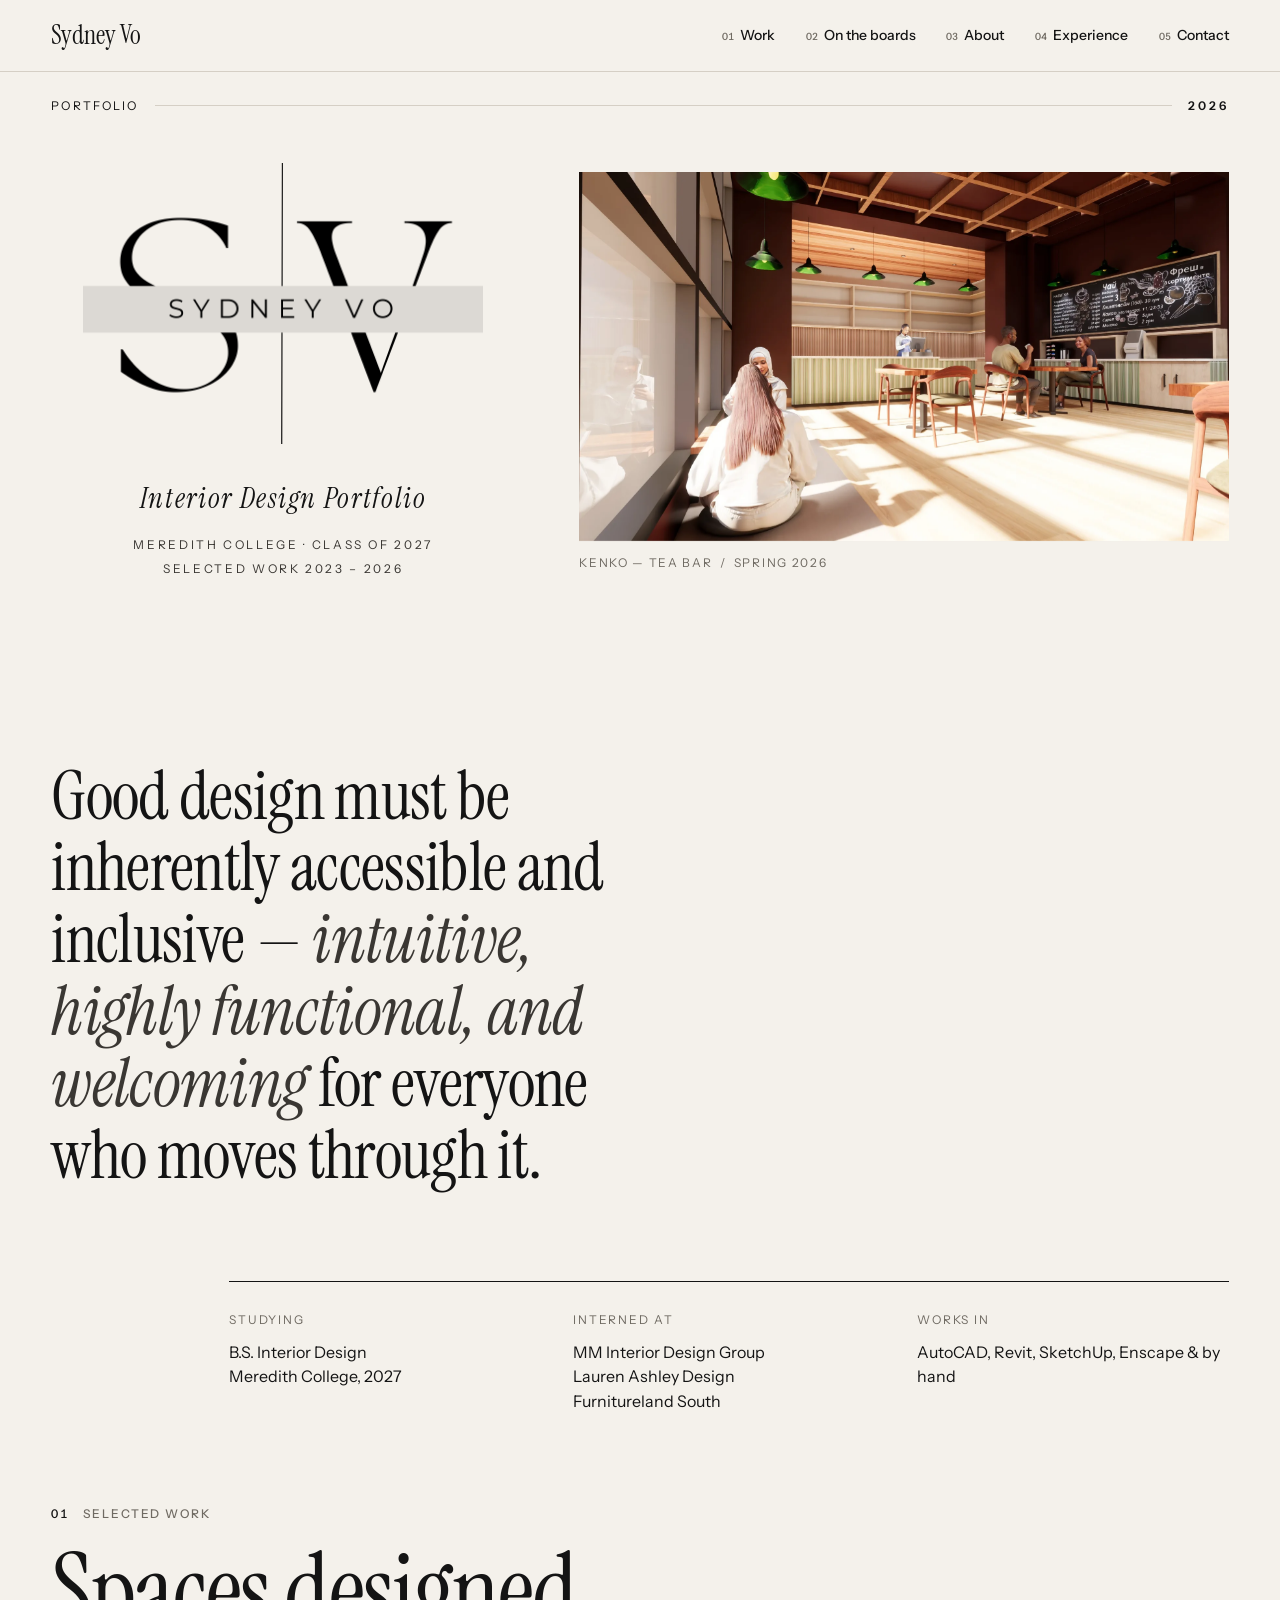
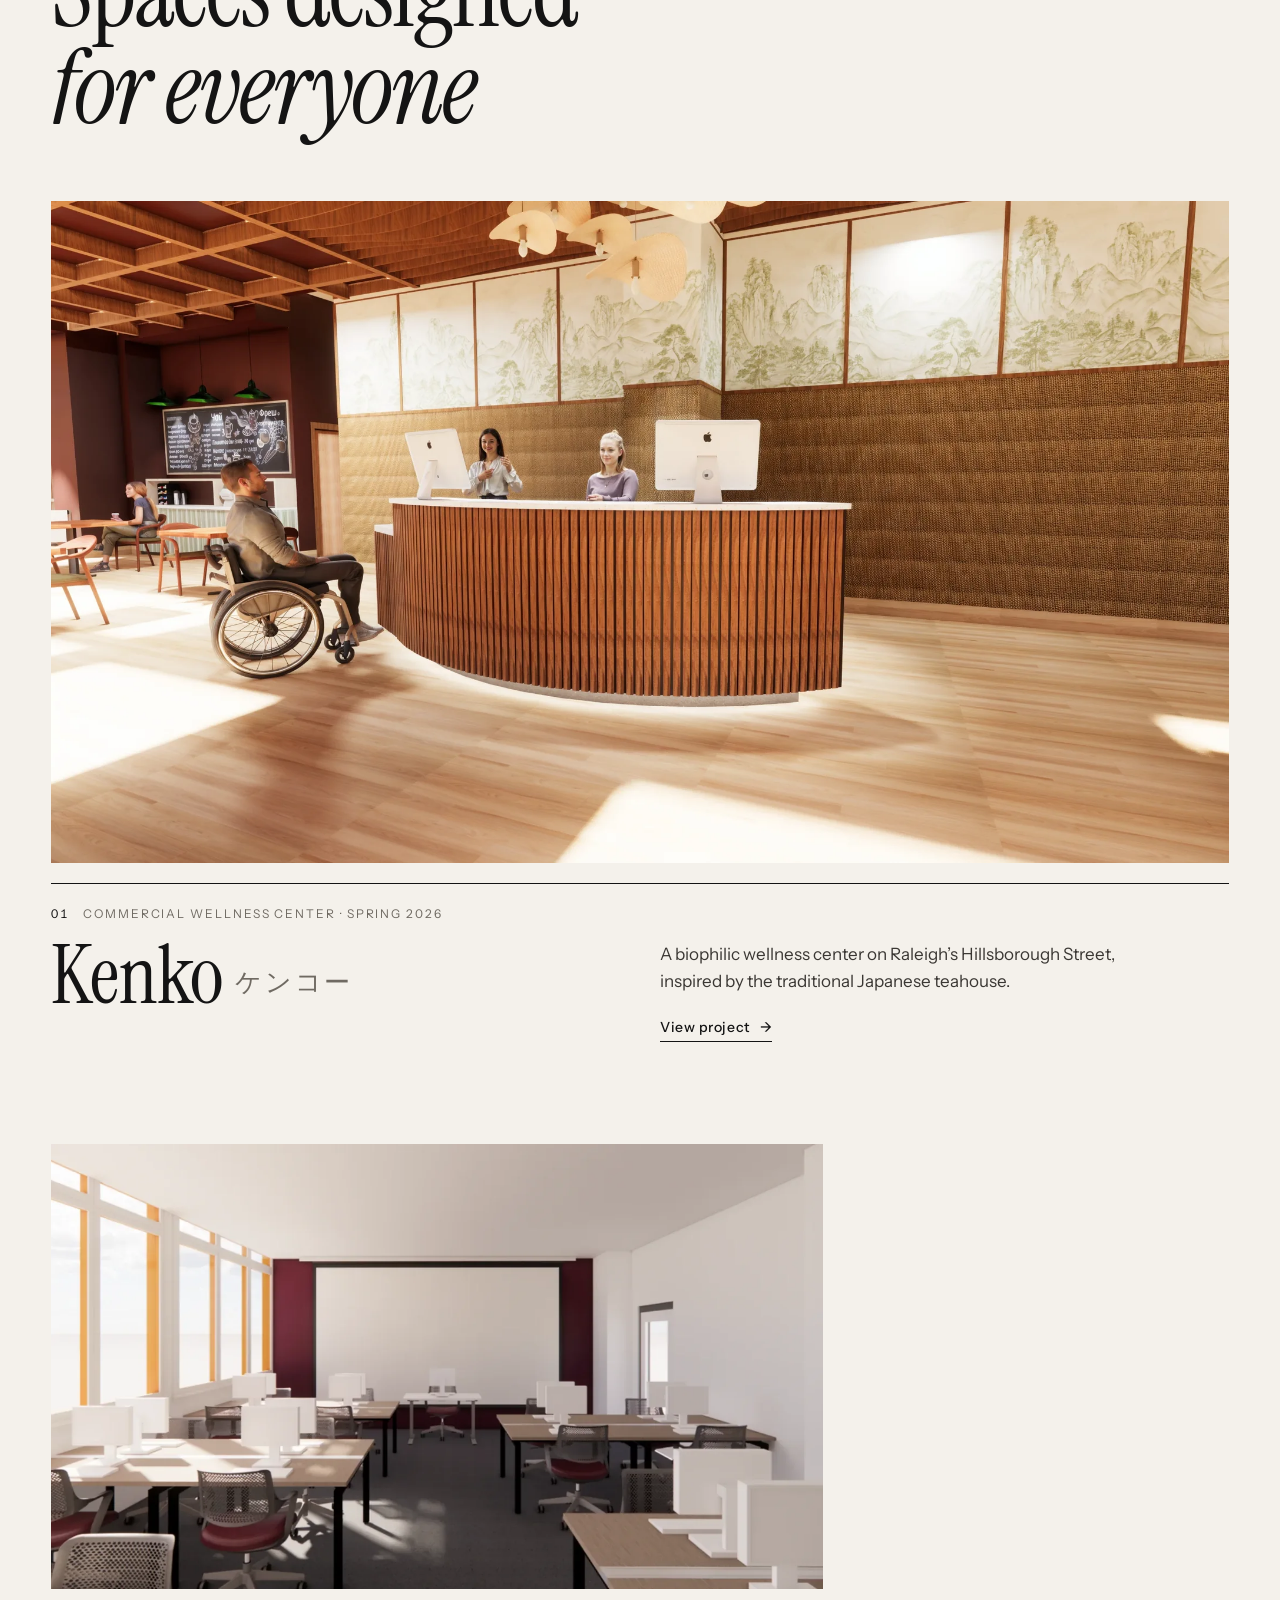
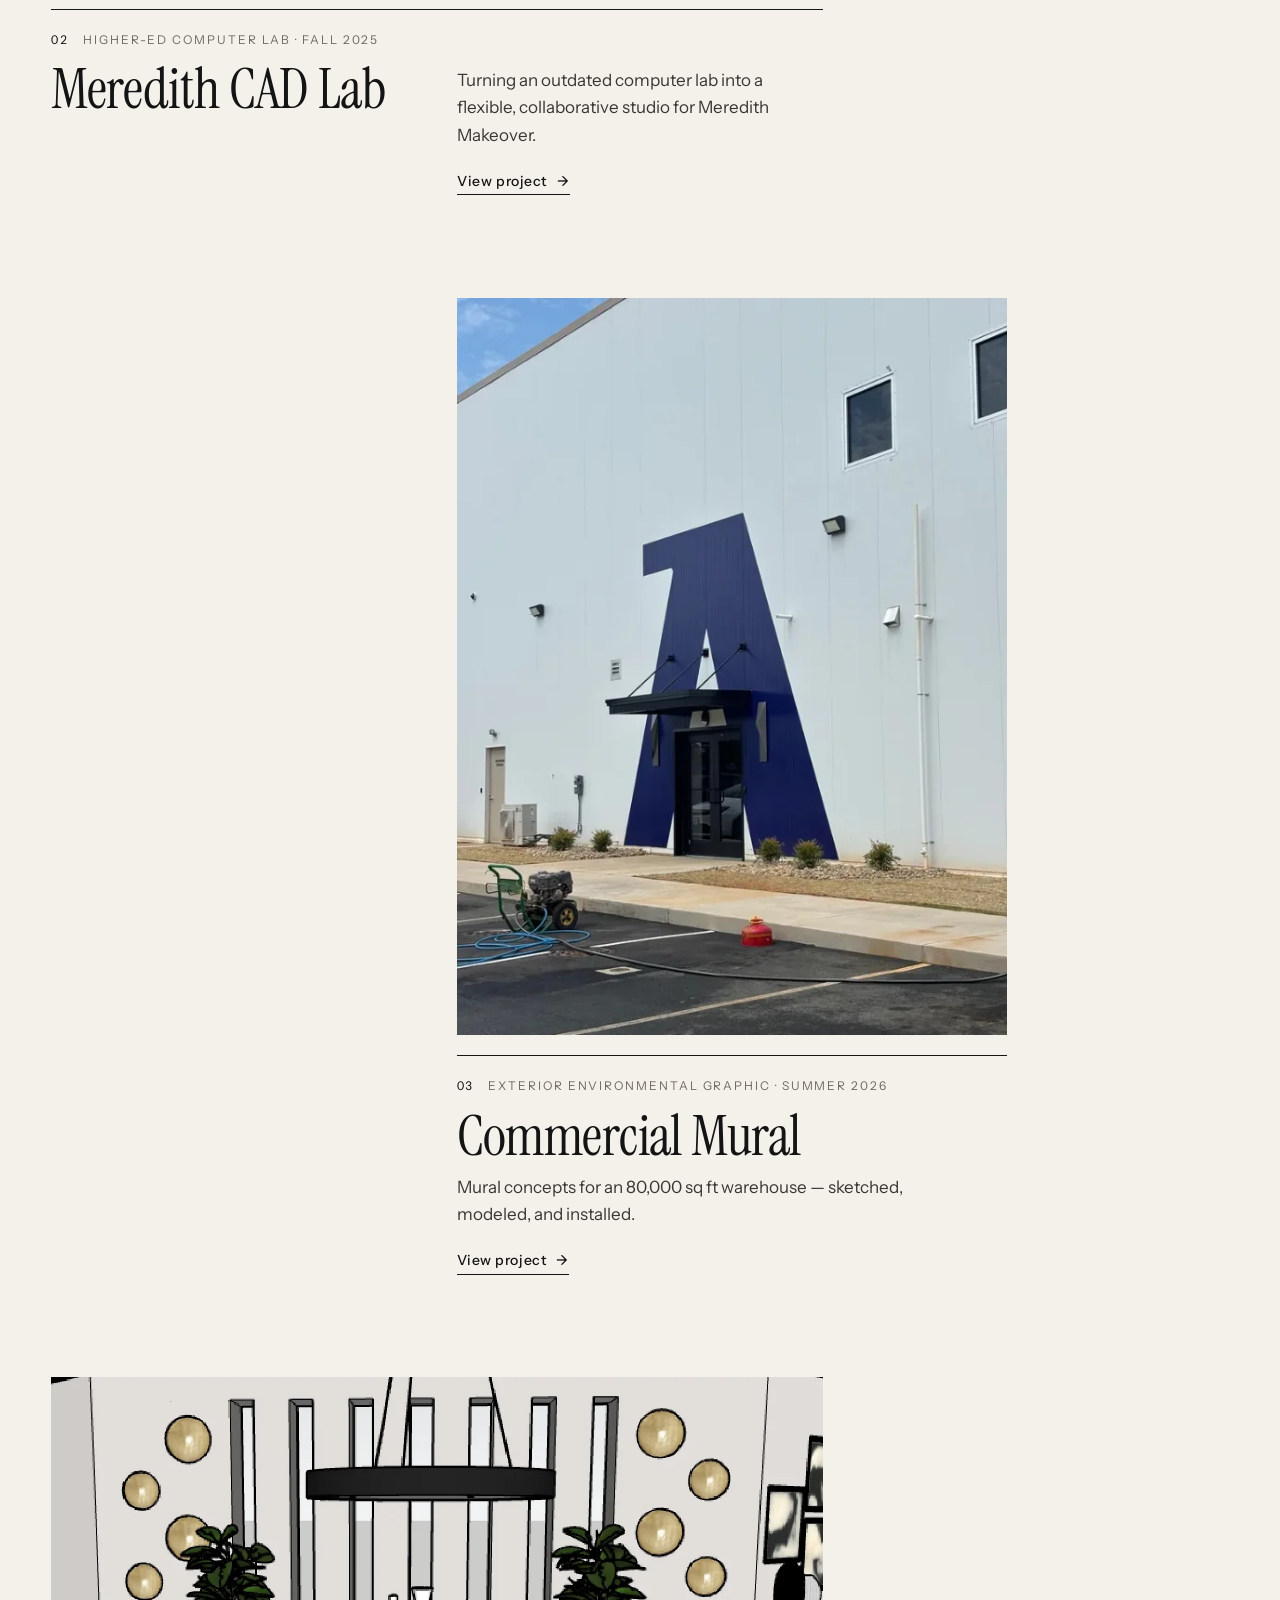
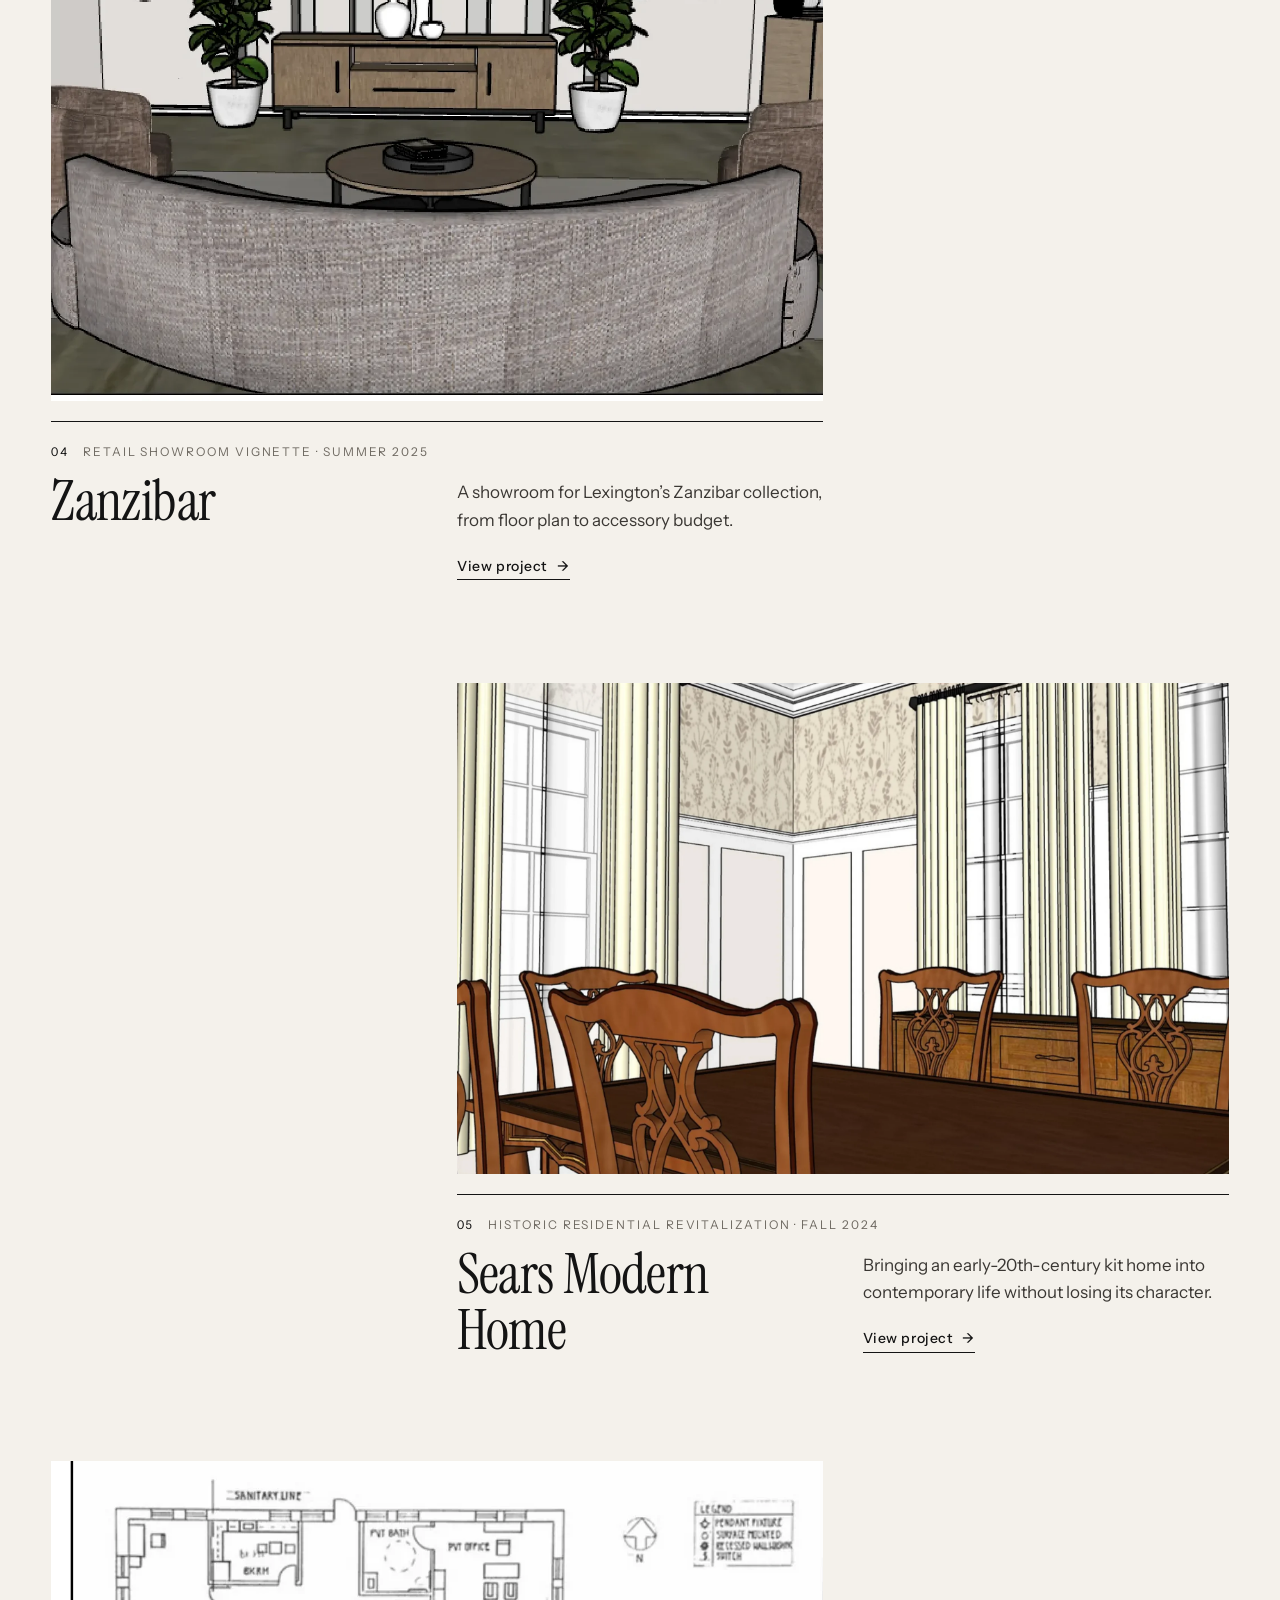
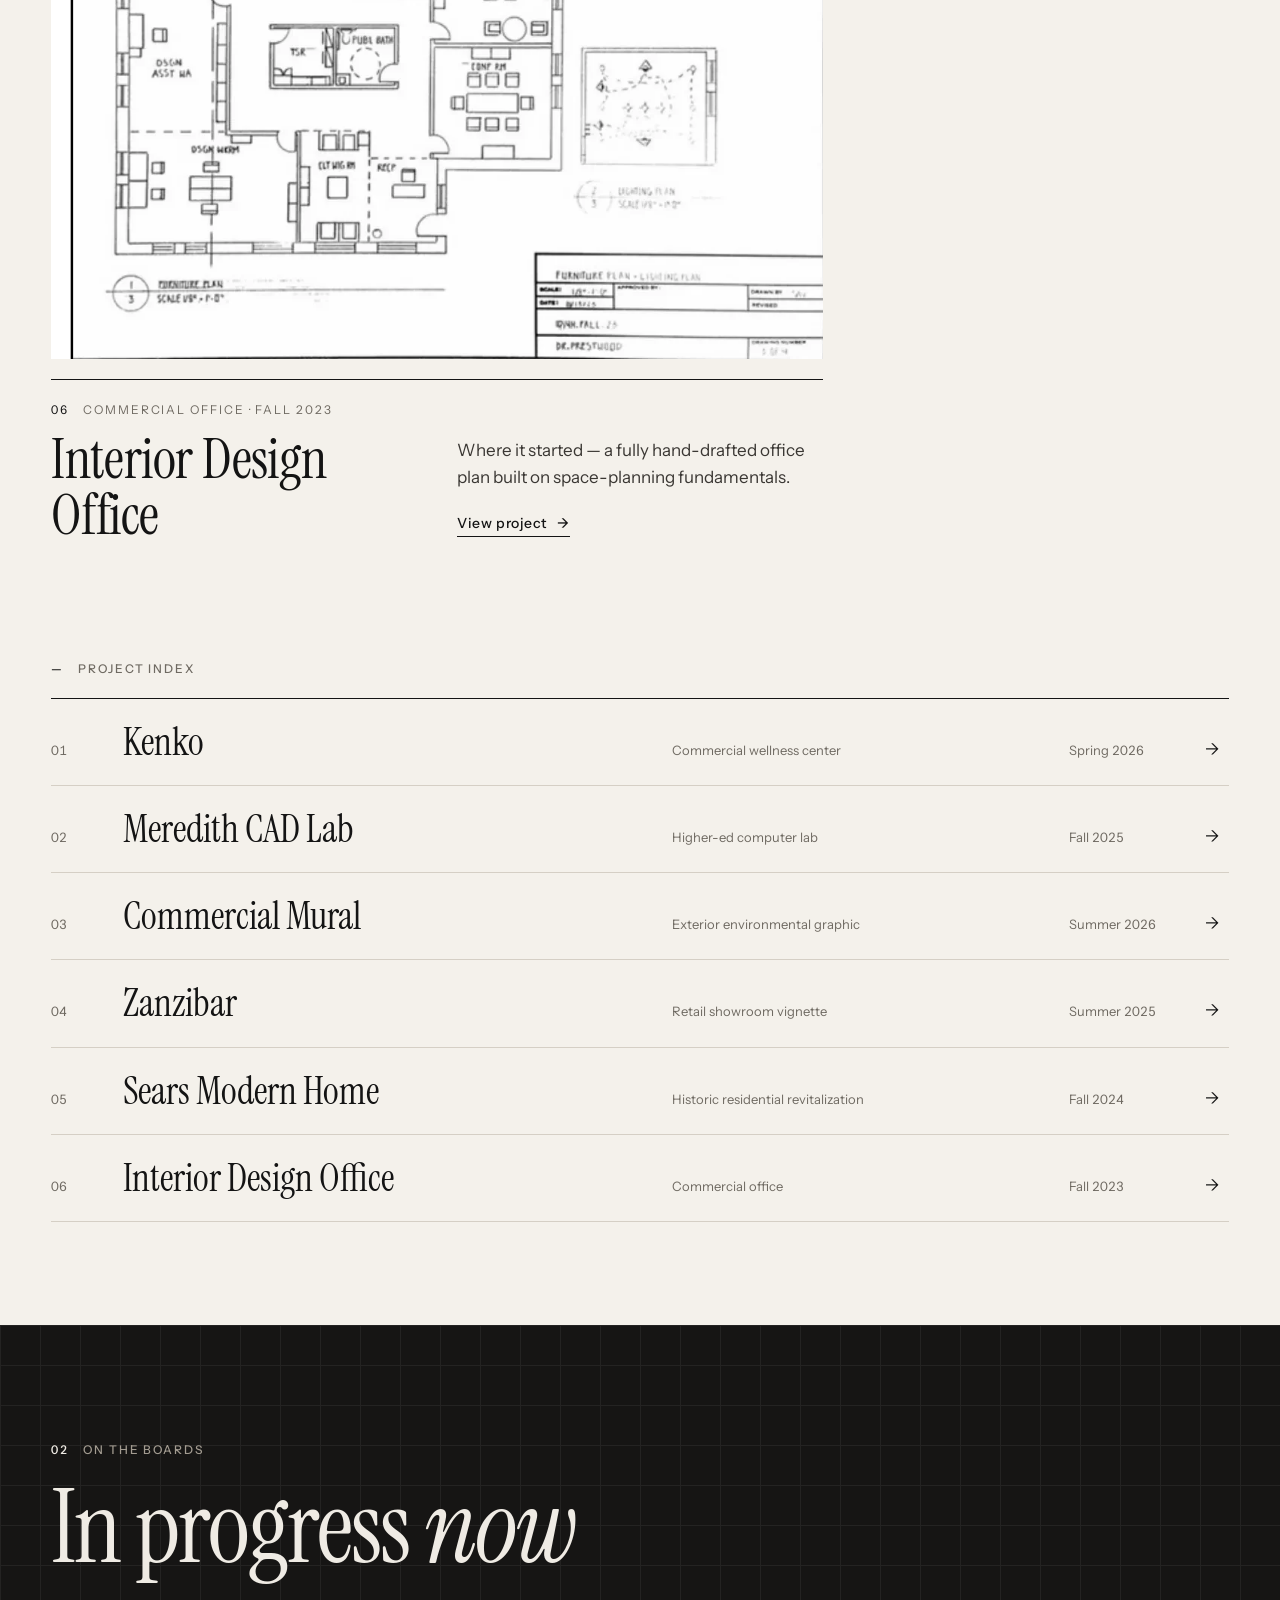
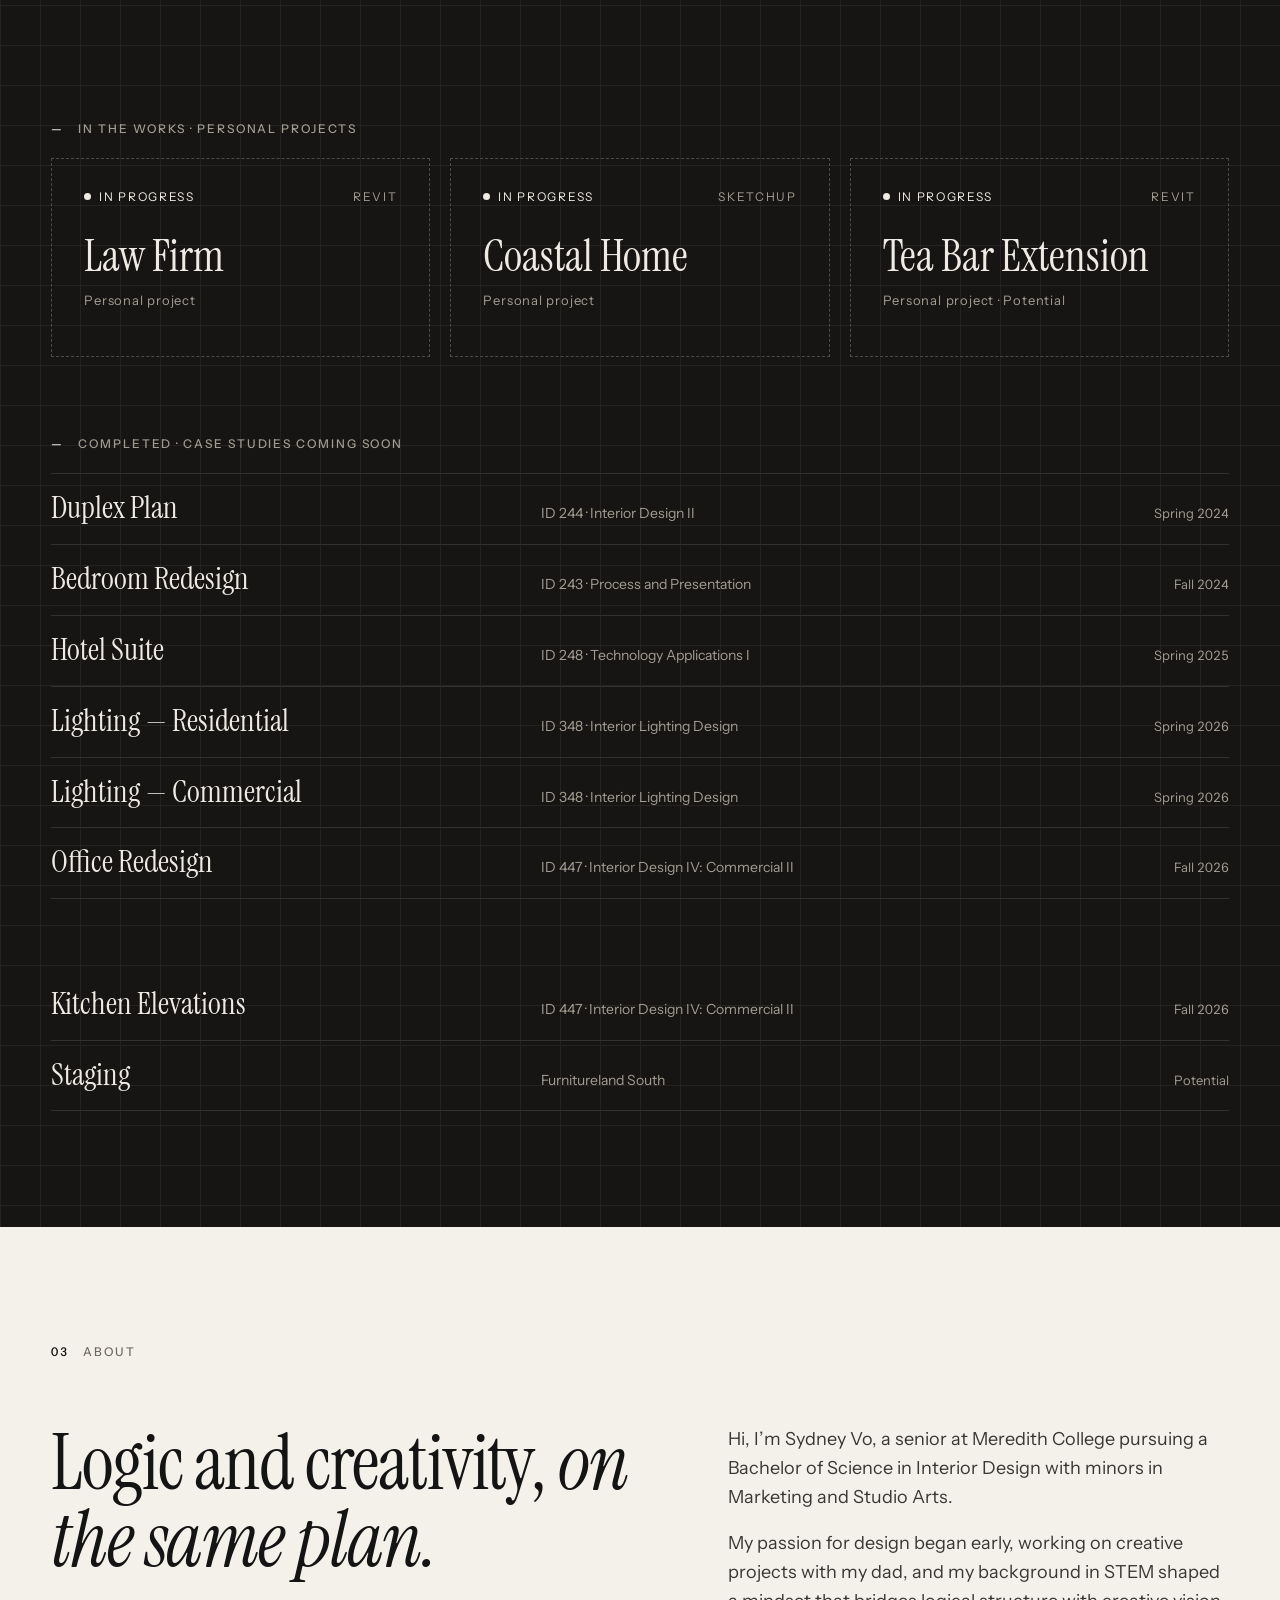
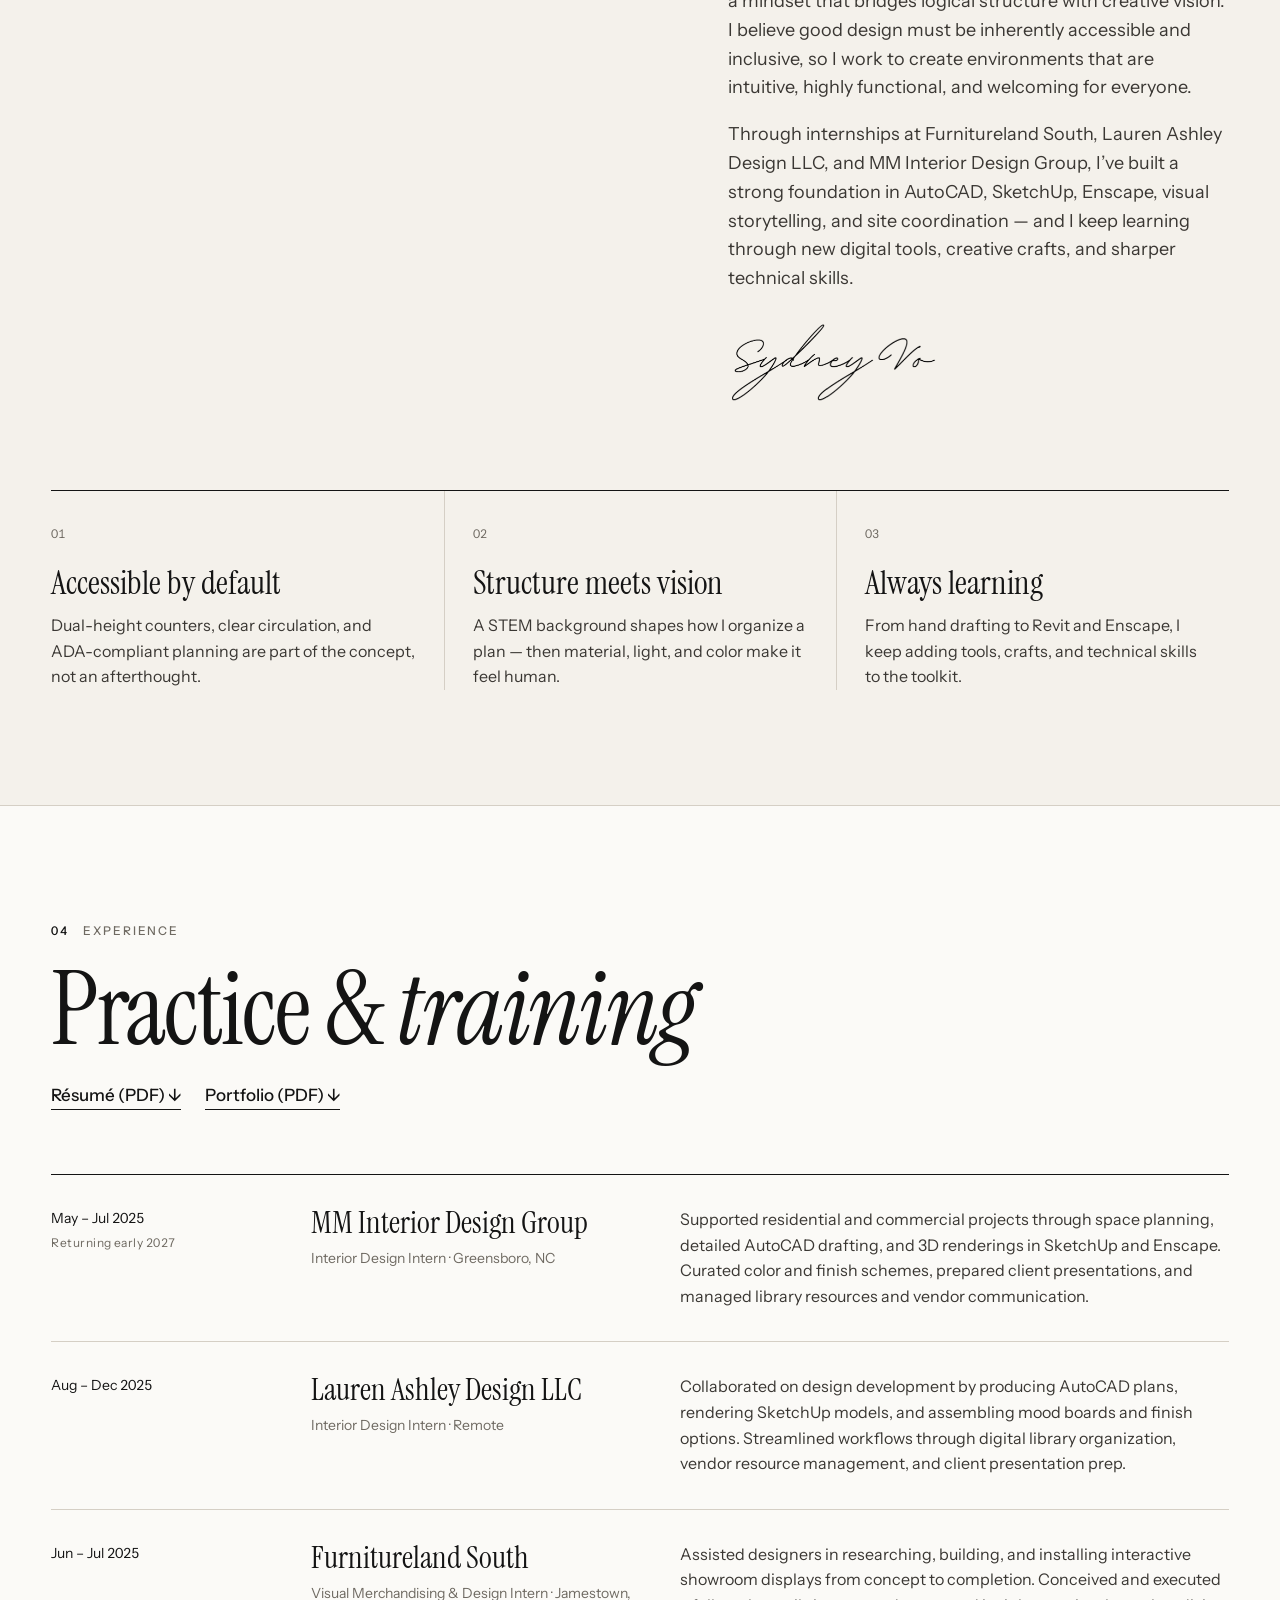
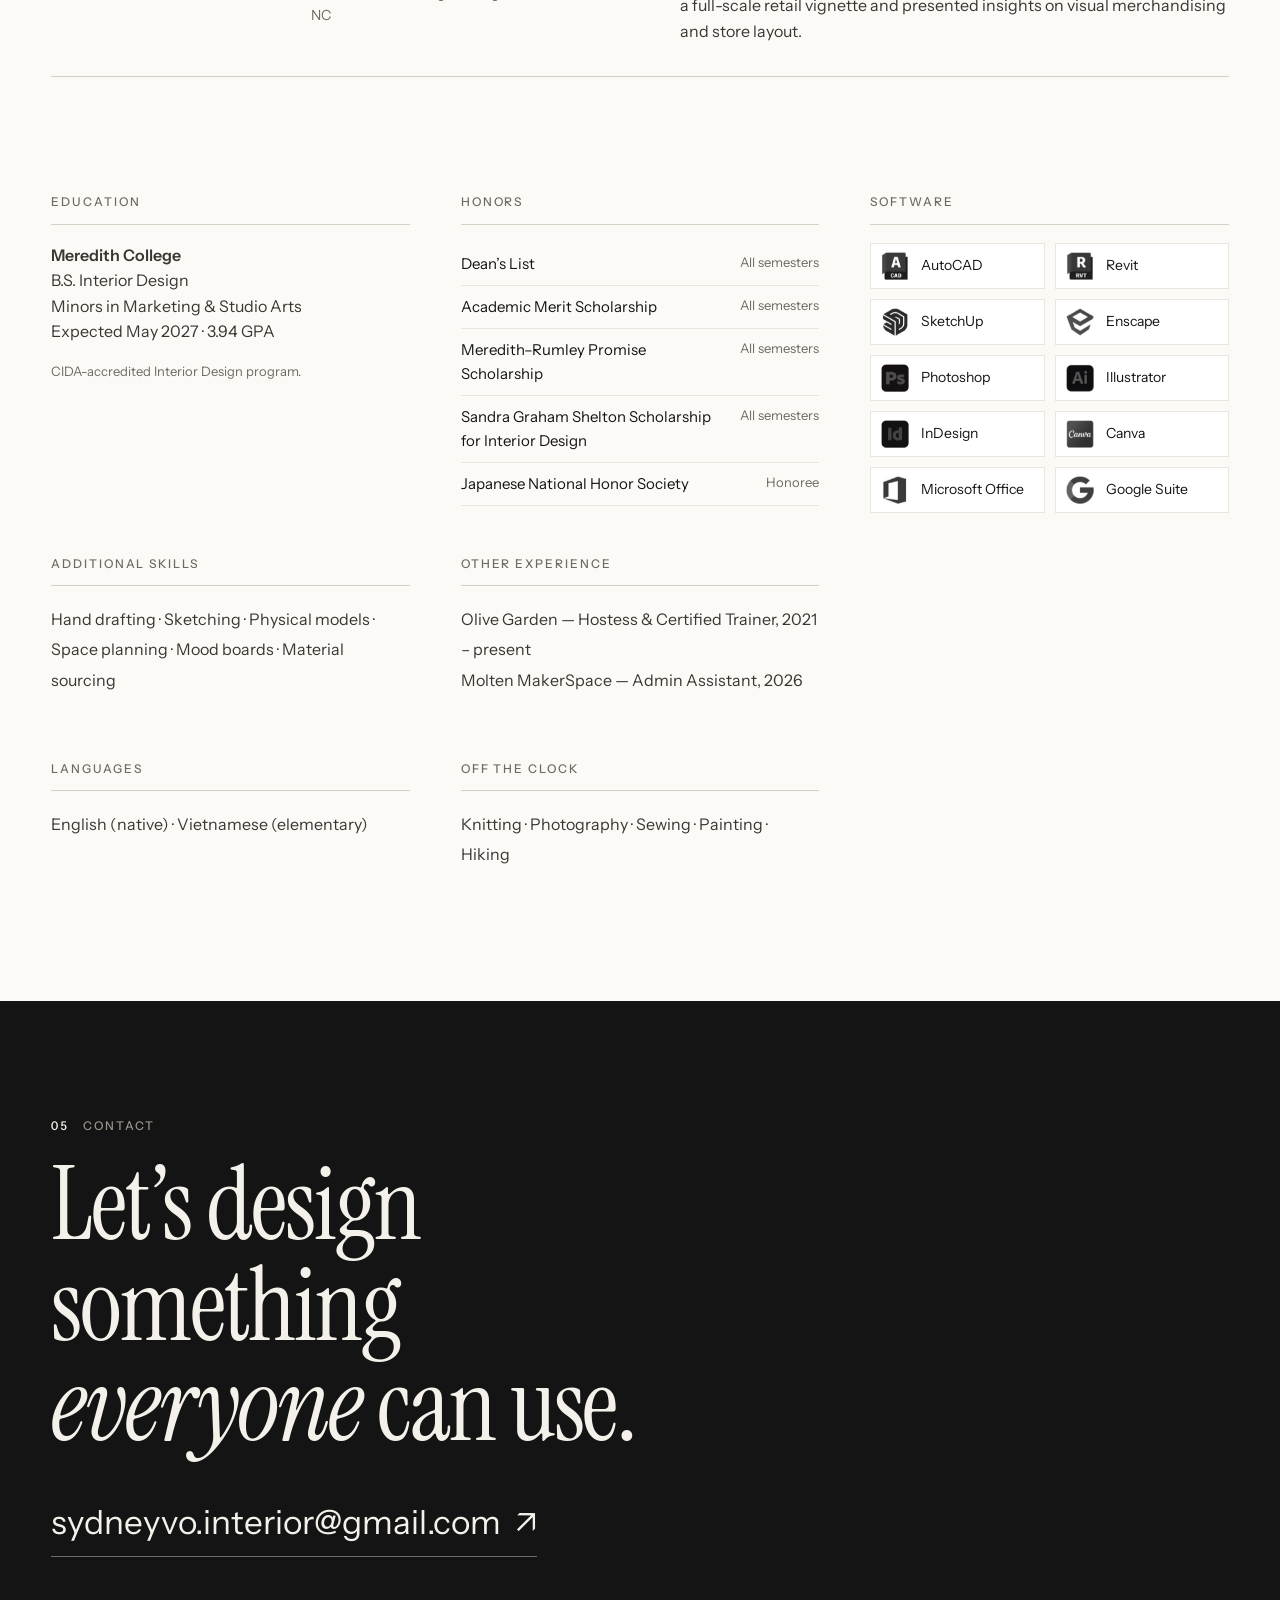
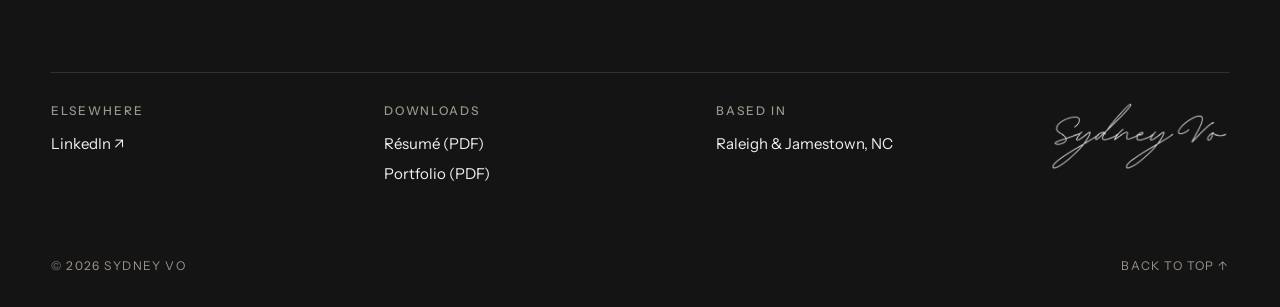
==== commit 84444548: "Apply Sydney's 10/05 website feedback Feedback from her shared Drive (Website Feedback 10/05/26): - " ====
--- a/index.html
+++ b/index.html
@@ -7,7 +7,7 @@
   <meta name="description" content="Sydney Vo — interior designer. Accessible, inclusive, human-centered interiors. B.S. Interior Design, Meredith College, 2027." />
   <meta property="og:title" content="Sydney Vo — Interior Design Portfolio" />
   <meta property="og:description" content="Selected work 2023–2026: Kenko wellness center, Meredith CAD Lab, Commercial Mural, Zanzibar, Sears Modern Home and more." />
-  <meta property="og:image" content="assets/img/kenko-teabar.webp" />
+  <meta property="og:image" content="assets/kenko/teabar-platform.webp" />
   <meta name="theme-color" content="#F4F1EB" />
   <link rel="preconnect" href="https://fonts.googleapis.com" />
   <link rel="preconnect" href="https://fonts.gstatic.com" crossorigin />
@@ -36,20 +36,21 @@
   <main id="main">
     <!-- Cover -->
     <section class="cover" id="top">
-      <div class="cover-panel">
+      <div class="wrap">
         <div class="cover-rule"><span>Portfolio</span><i></i><b>2026</b></div>
-        <div class="cover-mark">
-          <img class="logo-mark" src="assets/img/logo.png" alt="" width="808" height="568" />
-          <h1 class="sr-only">Sydney Vo, Interior Designer</h1>
-          <p class="cover-kicker">Interior Design Portfolio</p>
-          <p class="cover-meta">Meredith College · Class of 2027<br />Selected work 2023 – 2026</p>
-        </div>
-        <a class="cover-scroll" href="#intro"><span>Scroll</span><i aria-hidden="true"></i></a>
-      </div>
-      <figure class="cover-image">
-        <img src="assets/img/kenko-teabar.webp" alt="Kenko tea bar — raised platform seating by tall windows, warm wood and green tile" fetchpriority="high" />
-        <figcaption>Kenko — tea bar &nbsp;/&nbsp; Spring 2026</figcaption>
-      </figure>
+        <div class="cover-grid">
+          <div class="cover-mark">
+            <img class="logo-mark" src="assets/img/logo.png" alt="" width="808" height="568" />
+            <h1 class="sr-only">Sydney Vo, Interior Designer</h1>
+            <p class="cover-kicker">Interior Design Portfolio</p>
+            <p class="cover-meta">Meredith College · Class of 2027<br />Selected work 2023 – 2026</p>
+          </div>
+          <figure class="cover-image">
+            <img src="assets/kenko/teabar-platform.webp" alt="Kenko tea bar — raised platform seating by tall windows, warm wood and green tile" width="2000" height="1135" fetchpriority="high" />
+            <figcaption>Kenko — tea bar &nbsp;/&nbsp; Spring 2026</figcaption>
+          </figure>
+        </div>
+      </div>
     </section>
 
     <!-- Statement -->
@@ -87,9 +88,12 @@
         <header class="section-head">
           <p class="eyebrow"><span>02</span>On the boards</p>
           <h2 class="section-title reveal">In progress <em>now</em></h2>
-          <p class="section-lede reveal">Work that’s on the drafting table right now. Full case studies land here as each project wraps.</p>
+          <p class="section-lede reveal">What’s on the drafting table right now, and finished work whose case studies are on the way.</p>
         </header>
+        <p class="eyebrow otb-sub"><span>—</span>In the works · personal projects</p>
         <div class="otb-grid" id="otb-grid"><!-- rendered --></div>
+        <p class="eyebrow otb-sub"><span>—</span>Completed · case studies coming soon</p>
+        <ul class="otb-list" id="otb-list"><!-- rendered --></ul>
       </div>
     </section>
 
--- a/styles.css
+++ b/styles.css
@@ -94,26 +94,24 @@
 .nav-toggle[aria-expanded="true"] span:last-child { transform: translateY(-4.25px) rotate(-45deg); }
 
 /* ---------- Cover ---------- */
-.cover { display: grid; grid-template-columns: minmax(0, 5fr) minmax(0, 7fr); min-height: 100svh; padding-top: var(--header-h); }
-.cover-panel { position: relative; display: flex; flex-direction: column; justify-content: center; padding: 80px var(--gutter) 96px; }
-.cover-rule { position: absolute; top: 24px; left: var(--gutter); right: var(--gutter); display: flex; align-items: center; gap: 16px; font-size: 12px; letter-spacing: .18em; text-transform: uppercase; }
+/* Logo and image are two columns inside the page width; the image is centred
+   on the logo block so their edges line up. Nothing is cropped. */
+.cover { padding-top: calc(var(--header-h) + 24px); padding-bottom: clamp(40px, 5vw, 72px); }
+.cover-rule { display: flex; align-items: center; gap: 16px; margin-bottom: clamp(24px, 4vw, 48px); font-size: 12px; letter-spacing: .18em; text-transform: uppercase; }
 .cover-rule i { flex: 1; height: 1px; background: var(--rule); }
 .cover-rule b { font-weight: 600; letter-spacing: .24em; }
+.cover-grid { display: grid; grid-template-columns: minmax(0, 5fr) minmax(0, 7fr); gap: clamp(32px, 5vw, 80px); align-items: center; }
 .cover-mark { text-align: center; }
-.logo-mark { width: min(100%, 400px); height: auto; margin: 0 auto 36px; mix-blend-mode: multiply; }
+.logo-mark { width: min(100%, 400px); height: auto; margin: 0 auto 32px; mix-blend-mode: multiply; }
 .cover-kicker { font-family: var(--serif); font-style: italic; font-size: clamp(22px, 2.2vw, 30px); letter-spacing: .06em; margin-bottom: 12px; }
 .cover-meta { font-size: 12px; letter-spacing: .22em; text-transform: uppercase; color: var(--ink-2); line-height: 2; margin: 0; }
-.cover-scroll { position: absolute; left: var(--gutter); bottom: 32px; display: flex; align-items: center; gap: 14px; font-size: 12px; letter-spacing: .18em; text-transform: uppercase; text-decoration: none; }
-.cover-scroll i { width: 56px; height: 1px; background: var(--ink); transform-origin: left; animation: line 2.4s var(--ease-io) infinite; }
-@keyframes line { 0% { transform: scaleX(0); } 50% { transform: scaleX(1); transform-origin: left; } 51% { transform-origin: right; } 100% { transform: scaleX(0); transform-origin: right; } }
-.cover-image { position: relative; margin: 0; overflow: hidden; background: var(--paper-2); }
-.cover-image img { position: absolute; inset: 0; width: 100%; height: 100%; object-fit: cover; animation: cover-in 1.6s var(--ease) both; }
-@keyframes cover-in { from { transform: scale(1.08); opacity: 0; } to { transform: none; opacity: 1; } }
-.cover-image::after { content: ''; position: absolute; inset: auto 0 0 0; height: 30%; background: linear-gradient(transparent, rgba(0,0,0,.45)); pointer-events: none; }
-.cover-image figcaption { z-index: 1; position: absolute; right: var(--gutter); bottom: 28px; color: #fff; font-size: 12px; letter-spacing: .14em; text-transform: uppercase; text-shadow: 0 1px 12px rgba(0,0,0,.4); }
+.cover-image { margin: 0; }
+.cover-image img { width: 100%; height: auto; animation: cover-in 1.4s var(--ease) both; }
+@keyframes cover-in { from { opacity: 0; transform: translateY(12px); } to { opacity: 1; transform: none; } }
+.cover-image figcaption { margin-top: 12px; font-size: 12px; letter-spacing: .14em; text-transform: uppercase; color: var(--muted); }
 
 /* ---------- Intro statement ---------- */
-.intro { padding-top: clamp(96px, 14vw, 200px); padding-bottom: clamp(80px, 10vw, 140px); }
+.intro { padding-top: clamp(64px, 9vw, 128px); padding-bottom: clamp(56px, 7vw, 96px); }
 .intro-statement { font-family: var(--serif); font-size: clamp(34px, 5.2vw, 76px); line-height: 1.08; letter-spacing: -.01em; max-width: 20ch; margin: 0 0 clamp(56px, 7vw, 96px); }
 .intro-statement em { color: var(--ink-2); }
 .intro-facts { display: grid; grid-template-columns: repeat(3, minmax(0, 1fr)); gap: 32px; margin: 0; padding-top: 28px; border-top: 1px solid var(--ink); max-width: 1000px; margin-left: auto; }
@@ -121,41 +119,41 @@
 .intro-facts dd { margin: 0; font-size: 16px; line-height: 1.55; }
 
 /* ---------- Section heads ---------- */
-.section-head { margin-bottom: clamp(48px, 6vw, 88px); }
+.section-head { margin-bottom: clamp(36px, 5vw, 64px); }
 .section-title { font-family: var(--serif); font-size: clamp(48px, 8vw, 120px); line-height: .95; letter-spacing: -.02em; }
 .section-lede { max-width: 46ch; color: var(--muted); margin: 24px 0 0; }
 .downloads { display: flex; flex-wrap: wrap; gap: 24px; }
 .downloads a { color: var(--ink); font-weight: 500; text-decoration: none; border-bottom: 1px solid currentColor; }
 
 /* ---------- Work: editorial features ---------- */
-.work { padding-bottom: clamp(80px, 10vw, 140px); }
-.features { display: flex; flex-direction: column; gap: clamp(80px, 11vw, 168px); }
-.feature { display: grid; grid-template-columns: repeat(12, minmax(0, 1fr)); gap: 0 clamp(20px, 3vw, 48px); max-width: var(--max); margin: 0 auto; width: 100%; padding: 0 var(--gutter); align-items: end; }
-.feature-media { display: block; overflow: hidden; background: var(--paper-2); }
-.feature-media img { width: 100%; height: 100%; object-fit: cover; transition: transform 1.2s var(--ease); }
-.feature-media:hover img { transform: scale(1.04); }
-.feature.is-drawing .feature-media { background: #fff; border: 1px solid var(--rule); }
-.feature.is-drawing .feature-media img { object-fit: contain; padding: 5%; mix-blend-mode: multiply; }
-.feature-text { position: relative; }
-.feature-num { display: block; font-size: 12px; font-variant-numeric: tabular-nums; letter-spacing: .1em; margin-bottom: 18px; }
-.feature-kind { font-size: 12px; letter-spacing: .16em; text-transform: uppercase; color: var(--muted); margin-bottom: 14px; }
-.feature h3 { font-family: var(--serif); font-size: clamp(40px, 5vw, 76px); line-height: 1; letter-spacing: -.01em; margin-bottom: 18px; }
+.work { padding-bottom: clamp(64px, 8vw, 112px); }
+.features { display: flex; flex-direction: column; gap: clamp(64px, 8vw, 120px); }
+.feature { display: grid; grid-template-columns: repeat(12, minmax(0, 1fr)); gap: 0 clamp(20px, 3vw, 48px); max-width: var(--max); margin: 0 auto; width: 100%; padding: 0 var(--gutter); }
+.feature-block { min-width: 0; }
+.feature.is-wide .feature-block { grid-column: 1 / -1; }
+.feature.is-left .feature-block { grid-column: 1 / span 8; }
+.feature.is-right .feature-block { grid-column: 5 / span 8; }
+.feature-media { display: block; width: fit-content; max-width: 100%; overflow: hidden; background: var(--paper-2); }
+.feature-media img { width: auto; max-width: 100%; max-height: 82svh; height: auto; transition: transform 1.2s var(--ease); }
+.feature-media:hover img { transform: scale(1.03); }
+.feature.is-drawing .feature-media { background: none; }
+.feature.is-drawing .feature-media img { mix-blend-mode: multiply; }
+/* The block is exactly as wide as its image, and the text underneath is held
+   to that width (width:0 + min-width:100% stops it widening the block), so the
+   text always lines up with both edges of the image. */
+.feature-block { width: fit-content; max-width: 100%; }
+.feature-text { width: 0; min-width: 100%; display: flex; flex-wrap: wrap; gap: 4px 40px; padding-top: 20px; margin-top: 20px; border-top: 1px solid var(--ink); }
+.feature-kind { flex: 1 0 100%; display: flex; gap: 14px; font-size: 12px; letter-spacing: .16em; text-transform: uppercase; color: var(--muted); margin-bottom: 8px; }
+.feature-kind span { color: var(--ink); font-variant-numeric: tabular-nums; }
+.feature h3 { flex: 1 1 260px; font-family: var(--serif); font-size: clamp(36px, 4.4vw, 64px); line-height: 1; letter-spacing: -.01em; }
+.feature.is-wide h3 { font-size: clamp(48px, 6.4vw, 96px); }
 .feature h3 a { text-decoration: none; }
 .feature h3 span { font-family: var(--sans); font-size: .32em; letter-spacing: .1em; color: var(--muted); vertical-align: middle; }
-.feature-summary { color: var(--ink-2); max-width: 38ch; margin-bottom: 26px; }
-/* layouts */
-.feature.is-wide { padding: 0; max-width: none; }
-.feature.is-wide .feature-media { grid-column: 1 / -1; aspect-ratio: 21 / 9; }
-.feature.is-wide .feature-text { grid-column: 1 / -1; display: grid; grid-template-columns: 1fr 1fr; gap: 0 48px; max-width: var(--max); width: 100%; margin: 32px auto 0; padding: 0 var(--gutter); align-items: end; }
-.feature.is-wide .feature-text h3 { grid-row: span 2; align-self: start; font-size: clamp(56px, 8vw, 128px); }
-.feature .link-arrow { justify-self: start; }
-.feature.is-left .feature-media { grid-column: 1 / span 7; aspect-ratio: 4 / 3; }
-.feature.is-left .feature-text { grid-column: 9 / span 4; }
-.feature.is-right .feature-media { grid-column: 7 / span 6; aspect-ratio: 4 / 5; grid-row: 1; }
-.feature.is-right .feature-text { grid-column: 1 / span 4; grid-row: 1; padding-bottom: 8%; }
+.feature-aside { flex: 1 1 260px; }
+.feature-summary { color: var(--ink-2); max-width: 44ch; margin: 6px 0 18px; }
 
 /* ---------- Work: index list ---------- */
-.index { margin-top: clamp(120px, 14vw, 200px); }
+.index { margin-top: clamp(72px, 9vw, 128px); }
 .index-list { list-style: none; margin: 0; padding: 0; border-top: 1px solid var(--ink); }
 .index-list a { display: grid; grid-template-columns: 56px minmax(0, 1.4fr) minmax(0, 1fr) 120px 24px; gap: 16px; align-items: baseline; padding: 22px 0; border-bottom: 1px solid var(--rule); text-decoration: none; transition: padding .4s var(--ease), color .3s; }
 .i-num, .i-year, .i-kind { font-size: 13px; color: var(--muted); font-variant-numeric: tabular-nums; }
@@ -168,16 +166,16 @@
 .index-preview img { width: 100%; height: 100%; object-fit: cover; }
 
 /* ---------- On the boards ---------- */
-.otb { background: var(--night); color: var(--night-ink); padding: clamp(96px, 12vw, 168px) 0; position: relative; overflow: hidden; }
+.otb { background: var(--night); color: var(--night-ink); padding: clamp(72px, 9vw, 120px) 0; position: relative; overflow: hidden; }
 .otb::before { content: ''; position: absolute; inset: 0; pointer-events: none; opacity: .06; background-image: linear-gradient(#fff 1px, transparent 1px), linear-gradient(90deg, #fff 1px, transparent 1px); background-size: 40px 40px; }
 .otb .wrap { position: relative; }
 .otb .eyebrow.eyebrow { color: var(--night-muted); }
 .otb .eyebrow span { color: var(--night-ink); }
 .otb .section-lede { color: var(--night-muted); }
 .otb-grid { display: grid; grid-template-columns: repeat(auto-fit, minmax(min(100%, 320px), 1fr)); gap: 20px; }
-.otb-card { border: 1px dashed #4D4943; padding: 32px; display: flex; flex-direction: column; min-height: 340px; transition: border-color .3s; }
+.otb-card { border: 1px dashed #4D4943; padding: 28px 32px; display: flex; flex-direction: column; transition: border-color .3s; }
 .otb-card:hover { border-color: #8E877C; }
-.otb-top { display: flex; justify-content: space-between; margin-bottom: 48px; font-size: 12px; letter-spacing: .14em; text-transform: uppercase; color: var(--night-muted); }
+.otb-top { display: flex; justify-content: space-between; margin-bottom: 28px; font-size: 12px; letter-spacing: .14em; text-transform: uppercase; color: var(--night-muted); }
 .badge { display: inline-flex; align-items: center; gap: 8px; color: var(--night-ink); }
 .badge i { width: 7px; height: 7px; border-radius: 50%; background: var(--night-ink); animation: pulse 2.2s infinite; }
 @keyframes pulse { 0% { box-shadow: 0 0 0 0 rgba(239,235,228,.5); } 70% { box-shadow: 0 0 0 8px rgba(239,235,228,0); } 100% { box-shadow: 0 0 0 0 rgba(239,235,228,0); } }
@@ -191,17 +189,24 @@
 .phases li.is-done::before { background: var(--night-muted); }
 .phases li.is-current { color: var(--night-ink); font-weight: 600; }
 .phases li.is-current::before { background: linear-gradient(90deg, var(--night-ink) 55%, var(--night-rule) 55%); }
+.otb-sub { margin-top: 8px; }
+.otb-grid + .otb-sub { margin-top: clamp(48px, 6vw, 80px); }
+.otb-list { list-style: none; margin: 0; padding: 0; border-top: 1px solid var(--night-rule); }
+.otb-list li { display: grid; grid-template-columns: minmax(0, 1.2fr) minmax(0, 1.4fr) 120px; gap: 16px; align-items: baseline; padding: 18px 0; border-bottom: 1px solid var(--night-rule); }
+.ta-title { font-family: var(--serif); font-size: clamp(24px, 2.4vw, 32px); line-height: 1.1; }
+.ta-course { font-size: 14px; color: var(--night-muted); }
+.ta-term { font-size: 13px; color: var(--night-muted); text-align: right; font-variant-numeric: tabular-nums; }
 .otb-more { justify-content: center; border-style: solid; border-color: var(--night-rule); }
 .otb-more p { font-family: var(--serif); font-size: clamp(26px, 2.6vw, 34px); line-height: 1.25; margin: 0; }
 .otb-more a { color: inherit; }
 
 /* ---------- About ---------- */
-.about { padding-top: clamp(96px, 12vw, 168px); padding-bottom: clamp(96px, 12vw, 168px); }
+.about { padding-top: clamp(72px, 9vw, 120px); padding-bottom: clamp(72px, 9vw, 120px); }
 .about-grid { display: grid; grid-template-columns: minmax(0, 6fr) minmax(0, 5fr); gap: clamp(32px, 6vw, 112px); align-items: start; }
 .about-title { font-family: var(--serif); font-size: clamp(44px, 6vw, 92px); line-height: 1; letter-spacing: -.015em; position: sticky; top: calc(var(--header-h) + 32px); }
 .about-body p { font-size: 18px; color: var(--ink-2); }
 .signature { width: 210px; height: auto; margin-top: 28px; }
-.principles { list-style: none; margin: clamp(80px, 10vw, 140px) 0 0; padding: 0; display: grid; grid-template-columns: repeat(3, minmax(0, 1fr)); gap: 0; border-top: 1px solid var(--ink); }
+.principles { list-style: none; margin: clamp(56px, 7vw, 96px) 0 0; padding: 0; display: grid; grid-template-columns: repeat(3, minmax(0, 1fr)); gap: 0; border-top: 1px solid var(--ink); }
 .principles li { padding: 28px 28px 0 0; }
 .principles li + li { padding-left: 28px; border-left: 1px solid var(--rule); }
 .principles span { font-size: 12px; font-variant-numeric: tabular-nums; color: var(--muted); }
@@ -209,7 +214,7 @@
 .principles p { color: var(--ink-2); font-size: 16px; margin: 0; }
 
 /* ---------- Experience ---------- */
-.experience { background: var(--card); border-top: 1px solid var(--rule); padding: clamp(96px, 12vw, 168px) 0; }
+.experience { background: var(--card); border-top: 1px solid var(--rule); padding: clamp(72px, 9vw, 120px) 0; }
 .timeline { list-style: none; margin: 0 0 clamp(72px, 9vw, 120px); padding: 0; border-top: 1px solid var(--ink); }
 .timeline li { display: grid; grid-template-columns: minmax(0, 2fr) minmax(0, 3fr) minmax(0, 5fr); gap: 24px 40px; padding: 32px 0; border-bottom: 1px solid var(--rule); }
 .t-date { font-size: 14px; font-variant-numeric: tabular-nums; }
@@ -231,7 +236,7 @@
 .software img { width: 28px; height: 28px; mix-blend-mode: multiply; }
 
 /* ---------- Footer / contact ---------- */
-.site-footer { background: var(--ink); color: var(--paper); padding: clamp(96px, 12vw, 168px) 0 32px; }
+.site-footer { background: var(--ink); color: var(--paper); padding: clamp(72px, 9vw, 120px) 0 32px; }
 .site-footer .eyebrow.eyebrow { color: #9C968C; }
 .site-footer .eyebrow span { color: var(--paper); }
 .footer-title { font-family: var(--serif); font-size: clamp(48px, 8vw, 128px); line-height: .98; letter-spacing: -.02em; max-width: 14ch; margin-bottom: 40px; }
@@ -251,26 +256,29 @@
 
 /* ---------- Case study ---------- */
 .is-project main, .is-404 main { padding-top: var(--header-h); }
-.case-head { padding-top: clamp(48px, 6vw, 88px); padding-bottom: clamp(40px, 5vw, 64px); }
-.back { display: inline-block; margin-bottom: clamp(40px, 5vw, 72px); font-size: 14px; font-weight: 500; text-decoration: none; }
+.case-head { padding-top: clamp(36px, 5vw, 64px); padding-bottom: clamp(28px, 4vw, 48px); }
+.back { display: inline-block; margin-bottom: clamp(28px, 4vw, 48px); font-size: 14px; font-weight: 500; text-decoration: none; }
 .back:hover { text-decoration: underline; text-underline-offset: 4px; }
 .case-title { font-family: var(--serif); font-size: clamp(64px, 12vw, 196px); line-height: .9; letter-spacing: -.025em; overflow-wrap: anywhere; }
 .case-title span { font-family: var(--sans); font-size: .22em; letter-spacing: .1em; color: var(--muted); vertical-align: middle; }
 .case-summary { font-family: var(--serif); font-style: italic; font-size: clamp(22px, 2.2vw, 30px); line-height: 1.3; color: var(--ink-2); max-width: 36ch; margin: 28px 0 0 auto; }
 .case-hero { margin: 0 0 clamp(40px, 5vw, 64px); }
-.case-hero img { width: 100%; height: min(88svh, 62vw); object-fit: cover; cursor: zoom-in; }
-.case-hero.is-drawing img { object-fit: contain; background: #fff; padding: 3%; }
+.case-hero img { display: block; width: auto; max-width: 100%; max-height: 88svh; margin: 0 auto; cursor: zoom-in; }
+.case-hero.is-drawing img { mix-blend-mode: multiply; }
 .case-hero figcaption { margin-top: 14px; font-size: 13px; color: var(--muted); }
-.facts { display: grid; grid-template-columns: repeat(auto-fit, minmax(170px, 1fr)); margin: 0 0 clamp(80px, 10vw, 140px); border-top: 1px solid var(--ink); }
+.facts { display: grid; grid-template-columns: repeat(auto-fit, minmax(170px, 1fr)); margin: 0 0 clamp(56px, 7vw, 96px); border-top: 1px solid var(--ink); }
 .facts div { padding: 16px 20px 16px 0; border-bottom: 1px solid var(--rule); }
 .facts dt { font-size: 11px; font-weight: 500; letter-spacing: .16em; text-transform: uppercase; color: var(--muted); margin-bottom: 6px; }
 .facts dd { margin: 0; font-size: 15px; }
-.case-intro { display: grid; grid-template-columns: minmax(0, 5fr) minmax(0, 6fr); gap: clamp(32px, 6vw, 112px); margin-bottom: clamp(80px, 10vw, 140px); }
+.case-intro { display: grid; grid-template-columns: minmax(0, 5fr) minmax(0, 6fr); gap: clamp(32px, 6vw, 112px); margin-bottom: clamp(56px, 7vw, 96px); }
 .brief { font-family: var(--serif); font-size: clamp(28px, 3.2vw, 46px); line-height: 1.12; margin: 0; }
 .case-text p { font-size: 18px; color: var(--ink-2); max-width: 60ch; }
-.case-concept { margin-bottom: clamp(80px, 10vw, 140px); }
-.case-concept blockquote { margin: 0; font-family: var(--serif); font-size: clamp(22px, 2.3vw, 32px); line-height: 1.3; max-width: 42ch; margin-left: auto; padding-left: clamp(18px, 3vw, 40px); border-left: 1px solid var(--ink); }
-.case-drivers { margin-bottom: clamp(80px, 10vw, 140px); }
+.case-concept { margin-bottom: clamp(56px, 7vw, 96px); }
+.case-concept blockquote { margin: 0; font-family: var(--serif); font-size: clamp(22px, 2.3vw, 32px); line-height: 1.3; max-width: 46ch; padding-left: clamp(18px, 3vw, 40px); border-left: 1px solid var(--ink); }
+.case-concept.has-materials { display: grid; grid-template-columns: minmax(0, 7fr) minmax(0, 5fr); gap: clamp(32px, 5vw, 80px); align-items: start; }
+.concept-materials .materials { grid-template-columns: repeat(auto-fill, minmax(110px, 1fr)); gap: 24px 20px; }
+.concept-materials .materials strong { font-size: 20px; }
+.case-drivers { margin-bottom: clamp(56px, 7vw, 96px); }
 .case-drivers ol { list-style: none; margin: 0; padding: 0; display: grid; grid-template-columns: repeat(auto-fit, minmax(230px, 1fr)); border-top: 1px solid var(--ink); }
 .case-drivers li { padding: 24px 24px 24px 0; border-bottom: 1px solid var(--rule); }
 .case-drivers li span { font-size: 12px; color: var(--muted); font-variant-numeric: tabular-nums; }
@@ -278,21 +286,19 @@
 .case-drivers p { font-size: 15px; color: var(--ink-2); margin: 0; }
 
 /* Process: sticky step label on the left, text + drawings on the right */
-.case-process { margin-bottom: clamp(80px, 10vw, 140px); }
-.step { display: grid; grid-template-columns: minmax(0, 3fr) minmax(0, 9fr); gap: clamp(24px, 4vw, 64px); padding: 36px 0 clamp(48px, 6vw, 80px); border-top: 1px solid var(--ink); }
+.case-process { margin-bottom: clamp(56px, 7vw, 96px); }
+.step { display: grid; grid-template-columns: minmax(0, 3fr) minmax(0, 9fr); gap: clamp(24px, 4vw, 64px); padding: 32px 0 clamp(36px, 5vw, 56px); border-top: 1px solid var(--ink); }
 .step-label { position: sticky; top: calc(var(--header-h) + 24px); align-self: start; }
 .step-label span { display: block; font-family: var(--serif); font-size: clamp(56px, 6vw, 88px); line-height: .9; }
 .step-label h3 { font-size: 13px; font-weight: 600; letter-spacing: .14em; text-transform: uppercase; margin-top: 14px; }
 .step-body > p { font-size: 19px; color: var(--ink-2); max-width: 58ch; margin-bottom: 28px; }
-.step-media { display: grid; grid-template-columns: repeat(var(--cols, 1), minmax(0, 1fr)); gap: 16px; }
-.step-media[data-count="2"] { --cols: 2; }
-.step-media[data-count="3"] { --cols: 3; }
-.step-media figure { margin: 0; }
-.step-media img { width: 100%; max-height: 640px; object-fit: contain; background: #fff; border: 1px solid var(--rule); padding: 10px; cursor: zoom-in; }
-.step-media[data-count="2"] img, .step-media[data-count="3"] img { aspect-ratio: 4 / 3; }
+.step-media { display: flex; flex-wrap: wrap; gap: 28px 40px; align-items: flex-end; }
+.step-media figure { margin: 0; flex: 0 1 auto; max-width: 100%; }
+.step-media img { display: block; width: auto; max-width: 100%; max-height: 520px; height: auto; mix-blend-mode: multiply; cursor: zoom-in; }
+.step-media figcaption { margin-top: 10px; }
 
 /* Materials */
-.case-materials { margin-bottom: clamp(80px, 10vw, 140px); }
+.case-materials { margin-bottom: clamp(56px, 7vw, 96px); }
 .materials { list-style: none; margin: 0; padding: 0; display: grid; grid-template-columns: repeat(auto-fill, minmax(180px, 1fr)); gap: 32px 24px; }
 .materials li { display: flex; flex-direction: column; gap: 4px; }
 .swatch { display: block; aspect-ratio: 1; border-radius: 50%; background-size: cover; background-position: center; margin-bottom: 16px; box-shadow: inset 0 0 0 1px rgba(20,20,20,.08); }
@@ -300,7 +306,7 @@
 .materials li > span:last-child { font-size: 13px; color: var(--muted); }
 
 /* Gallery */
-.case-gallery { margin-bottom: clamp(80px, 10vw, 140px); }
+.case-gallery { margin-bottom: clamp(56px, 7vw, 96px); }
 .gallery { display: grid; grid-template-columns: repeat(2, minmax(0, 1fr)); gap: clamp(16px, 2vw, 28px); max-width: var(--max); margin: 0 auto; padding: 0 var(--gutter); }
 .gallery figure { margin: 0; }
 .gallery .is-wide { grid-column: 1 / -1; }
@@ -310,7 +316,7 @@
 figcaption { font-size: 14px; color: var(--muted); margin-top: 12px; max-width: 70ch; }
 
 /* Boards: horizontal strip */
-.case-boards { margin-bottom: clamp(80px, 10vw, 140px); }
+.case-boards { margin-bottom: clamp(56px, 7vw, 96px); }
 .boards-head { display: flex; justify-content: space-between; align-items: center; }
 .boards-ctrl { display: flex; gap: 8px; margin-bottom: 20px; }
 .boards-ctrl button { width: 48px; height: 48px; border-radius: 50%; border: 1px solid var(--ink); background: none; color: var(--ink); font-size: 18px; cursor: pointer; transition: background .3s, color .3s; }
@@ -377,17 +383,13 @@
   .nav a span { font-family: var(--sans); font-size: 12px; }
   .nav a::after { display: none; }
 
-  .cover { grid-template-columns: 1fr; min-height: 0; }
-  .cover-panel { padding-bottom: 72px; min-height: 78svh; }
-  .cover-image { aspect-ratio: 4 / 3.4; }
+  .cover-grid { grid-template-columns: 1fr; }
   .intro-facts { grid-template-columns: 1fr; gap: 20px; }
 
-  .feature, .feature.is-wide .feature-text { grid-template-columns: 1fr; }
-  .feature .feature-media, .feature .feature-text { grid-column: 1 / -1 !important; grid-row: auto !important; }
-  .feature .feature-media { aspect-ratio: 4 / 3 !important; }
-  .feature.is-right .feature-media { aspect-ratio: 4 / 5 !important; }
-  .feature .feature-text { margin-top: 24px; padding-bottom: 0; }
-  .feature.is-wide .feature-text h3 { grid-row: auto; }
+  .feature .feature-block { grid-column: 1 / -1 !important; }
+  .case-concept.has-materials { grid-template-columns: 1fr; }
+  .otb-list li { grid-template-columns: 1fr auto; }
+  .ta-course { grid-column: 1 / -1; grid-row: 2; }
 
   .index-list a { grid-template-columns: 40px minmax(0, 1fr) auto; }
   .i-kind, .i-arrow { display: none; }
@@ -402,8 +404,6 @@
   .case-intro { grid-template-columns: 1fr; }
   .step { grid-template-columns: 1fr; }
   .step-label { position: static; }
-  .step-media { --cols: 1 !important; }
-  .step-media img { aspect-ratio: auto !important; max-height: 70svh; }
   .gallery { grid-template-columns: 1fr; }
 }
 @media (max-width: 640px) {
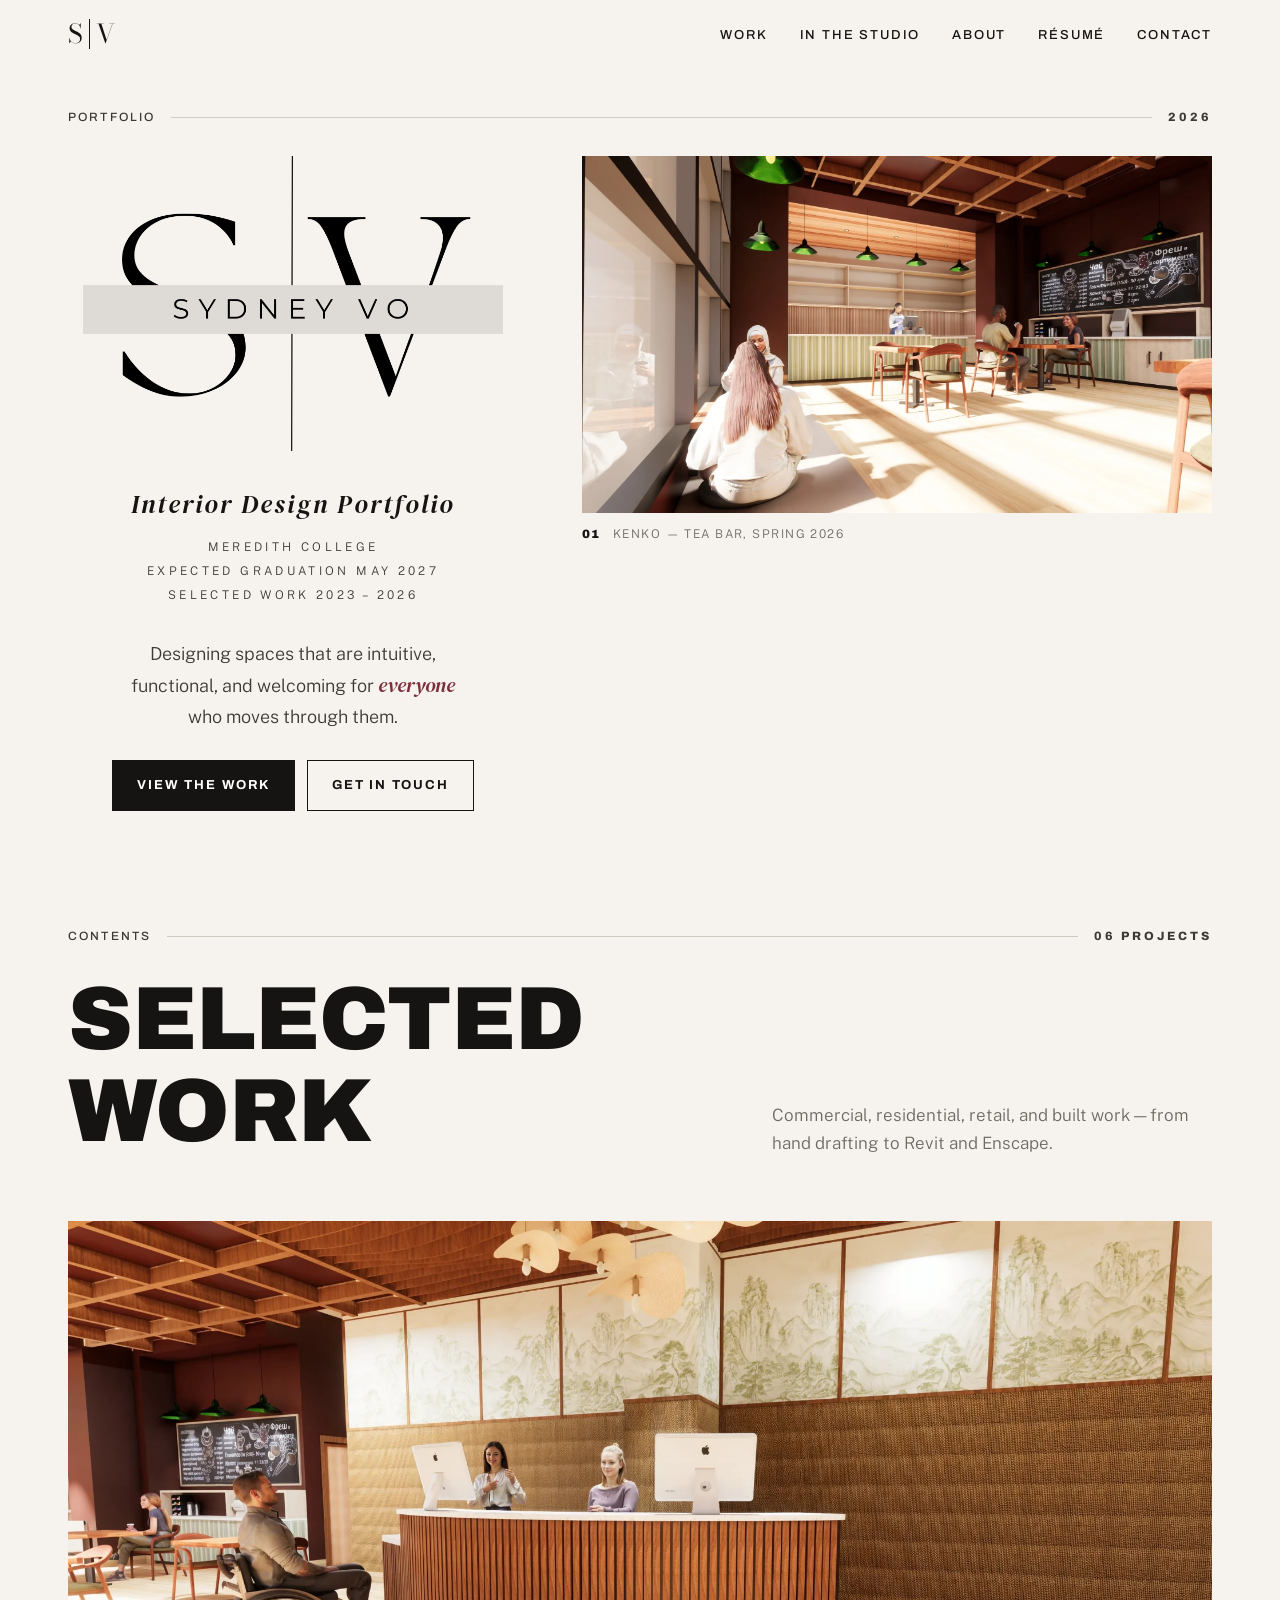
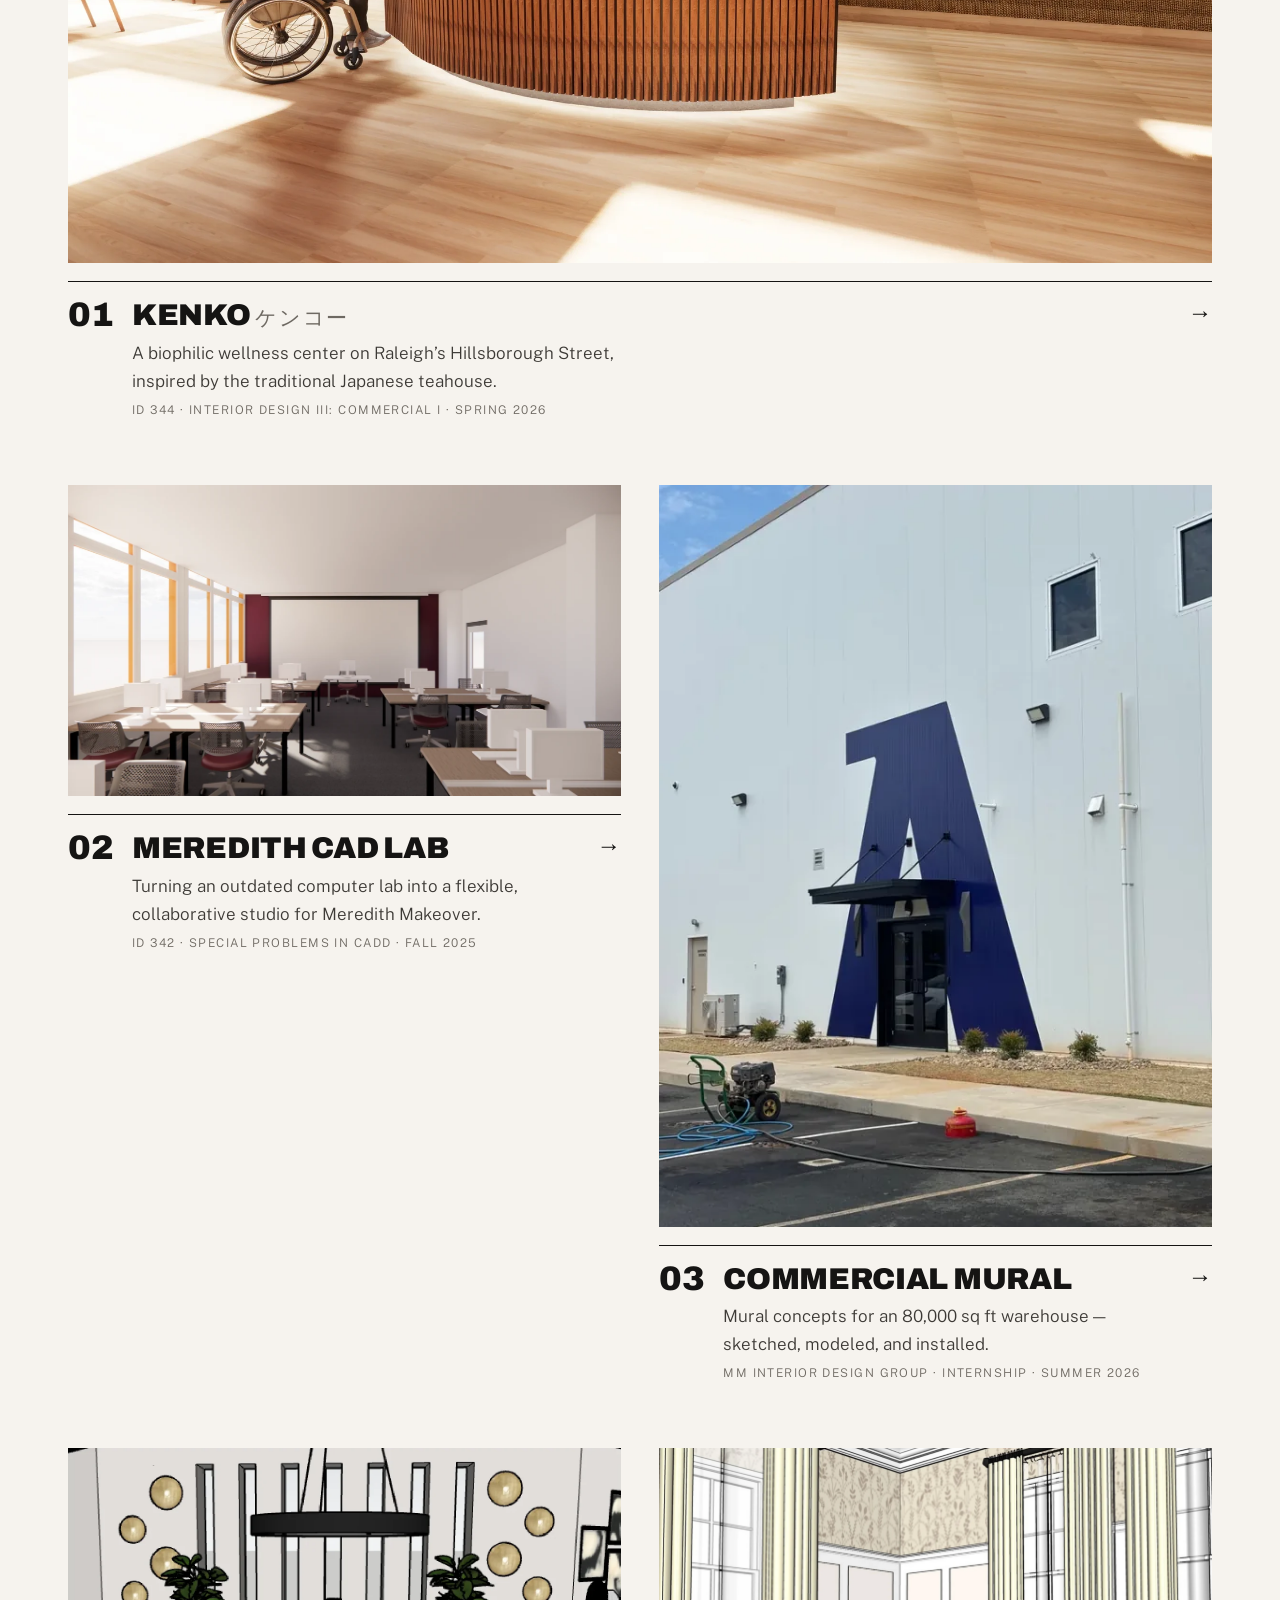
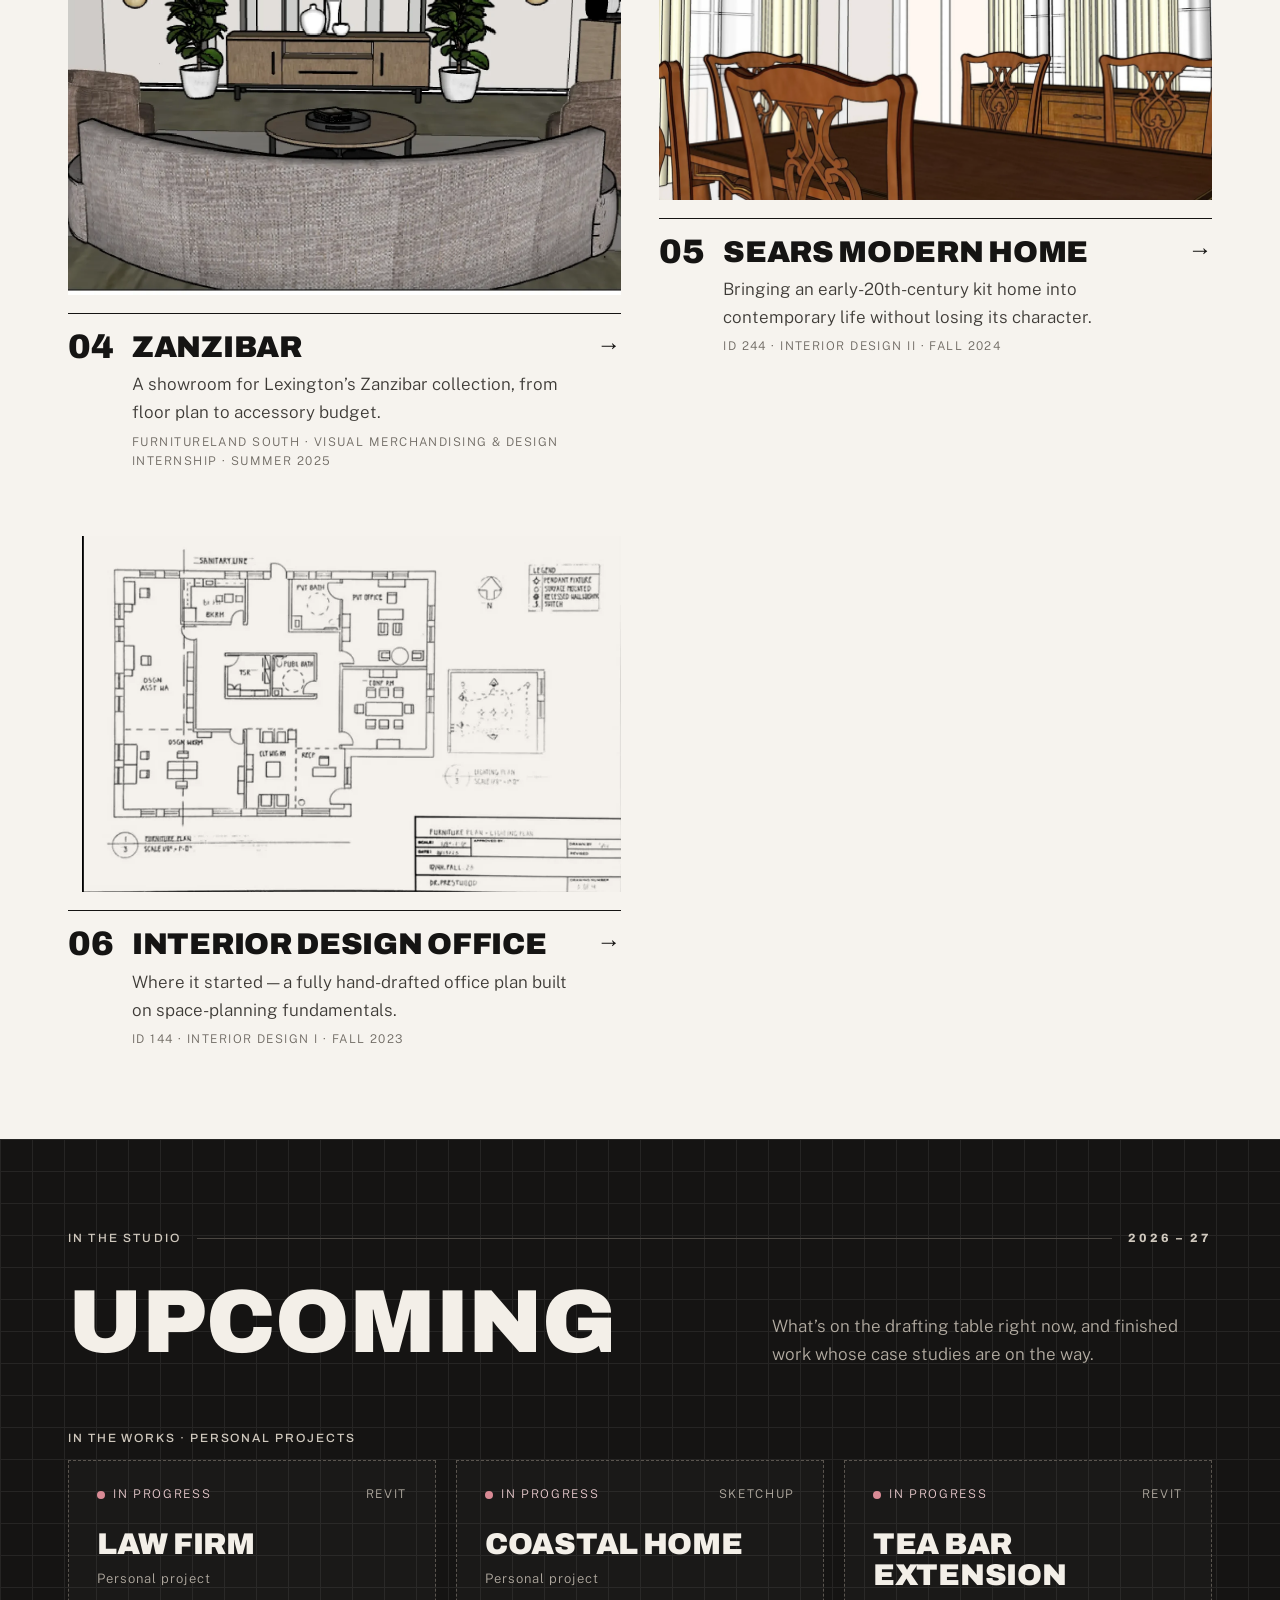
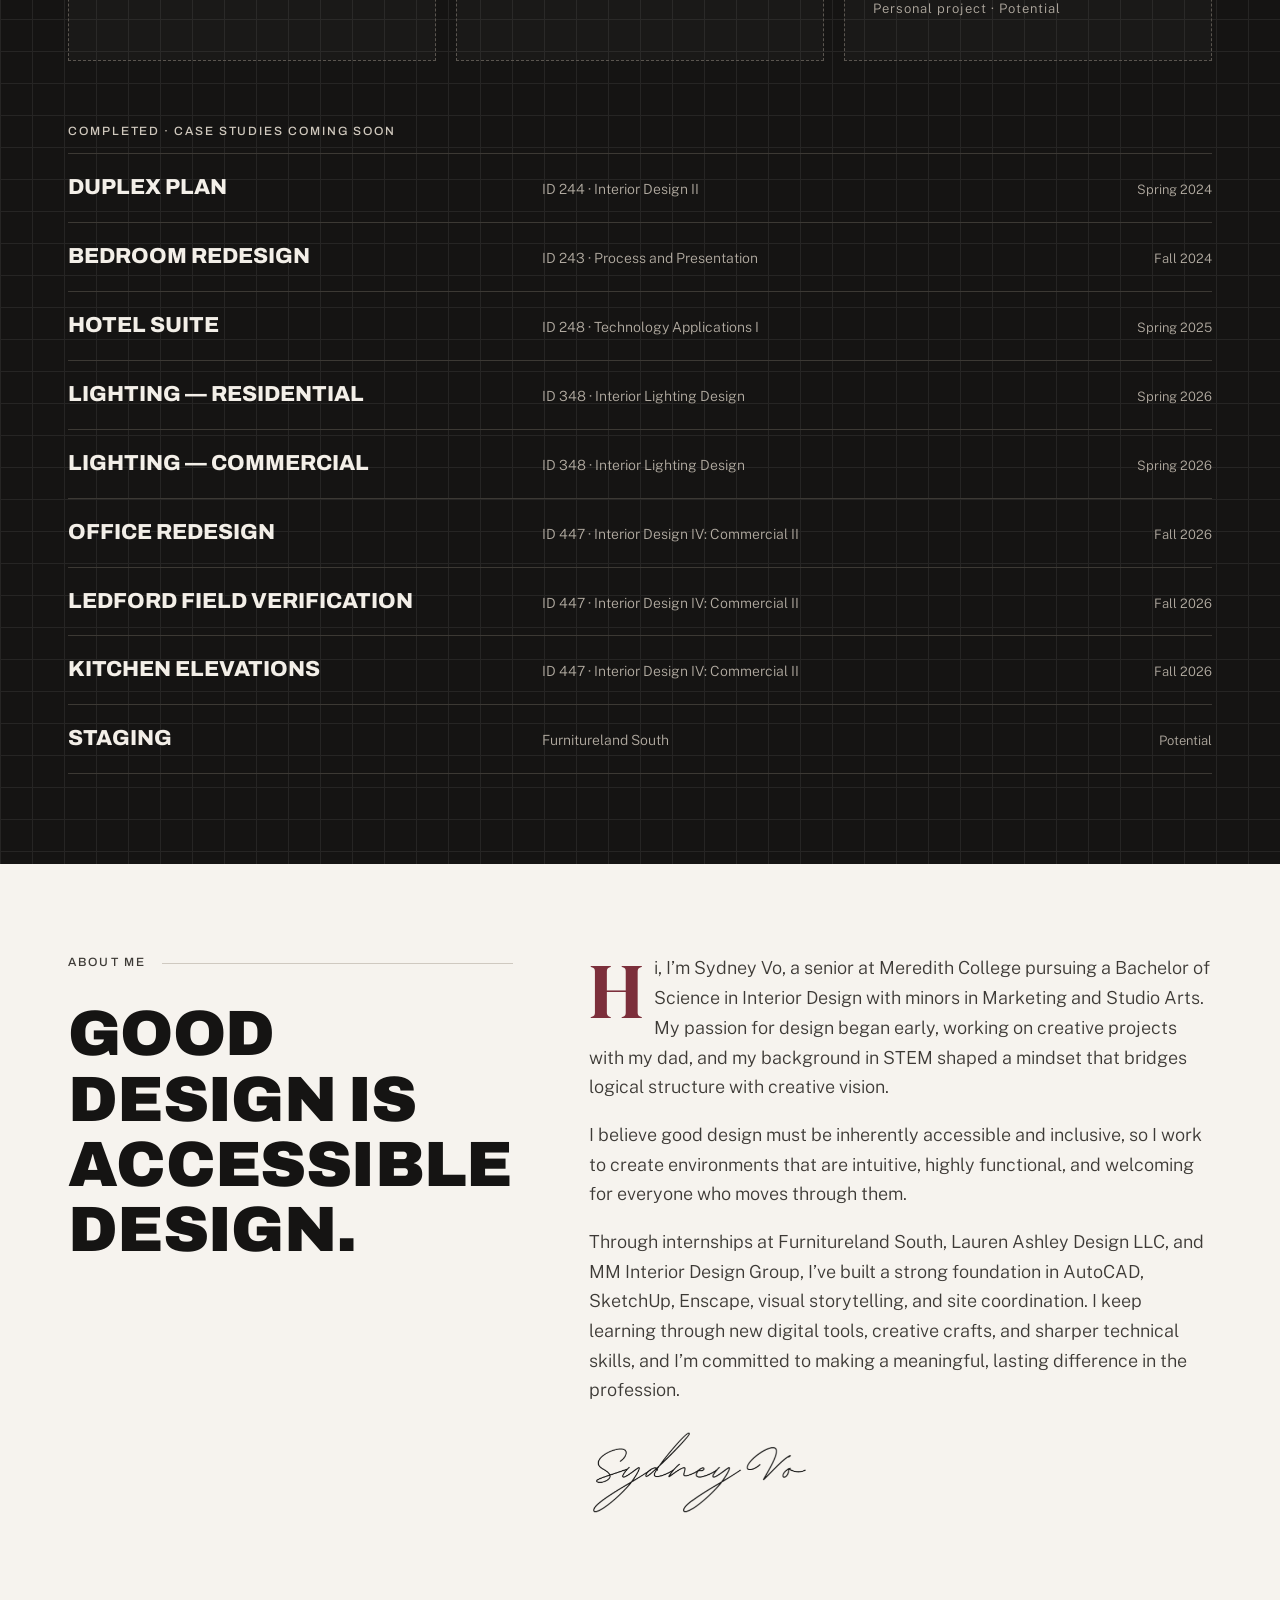
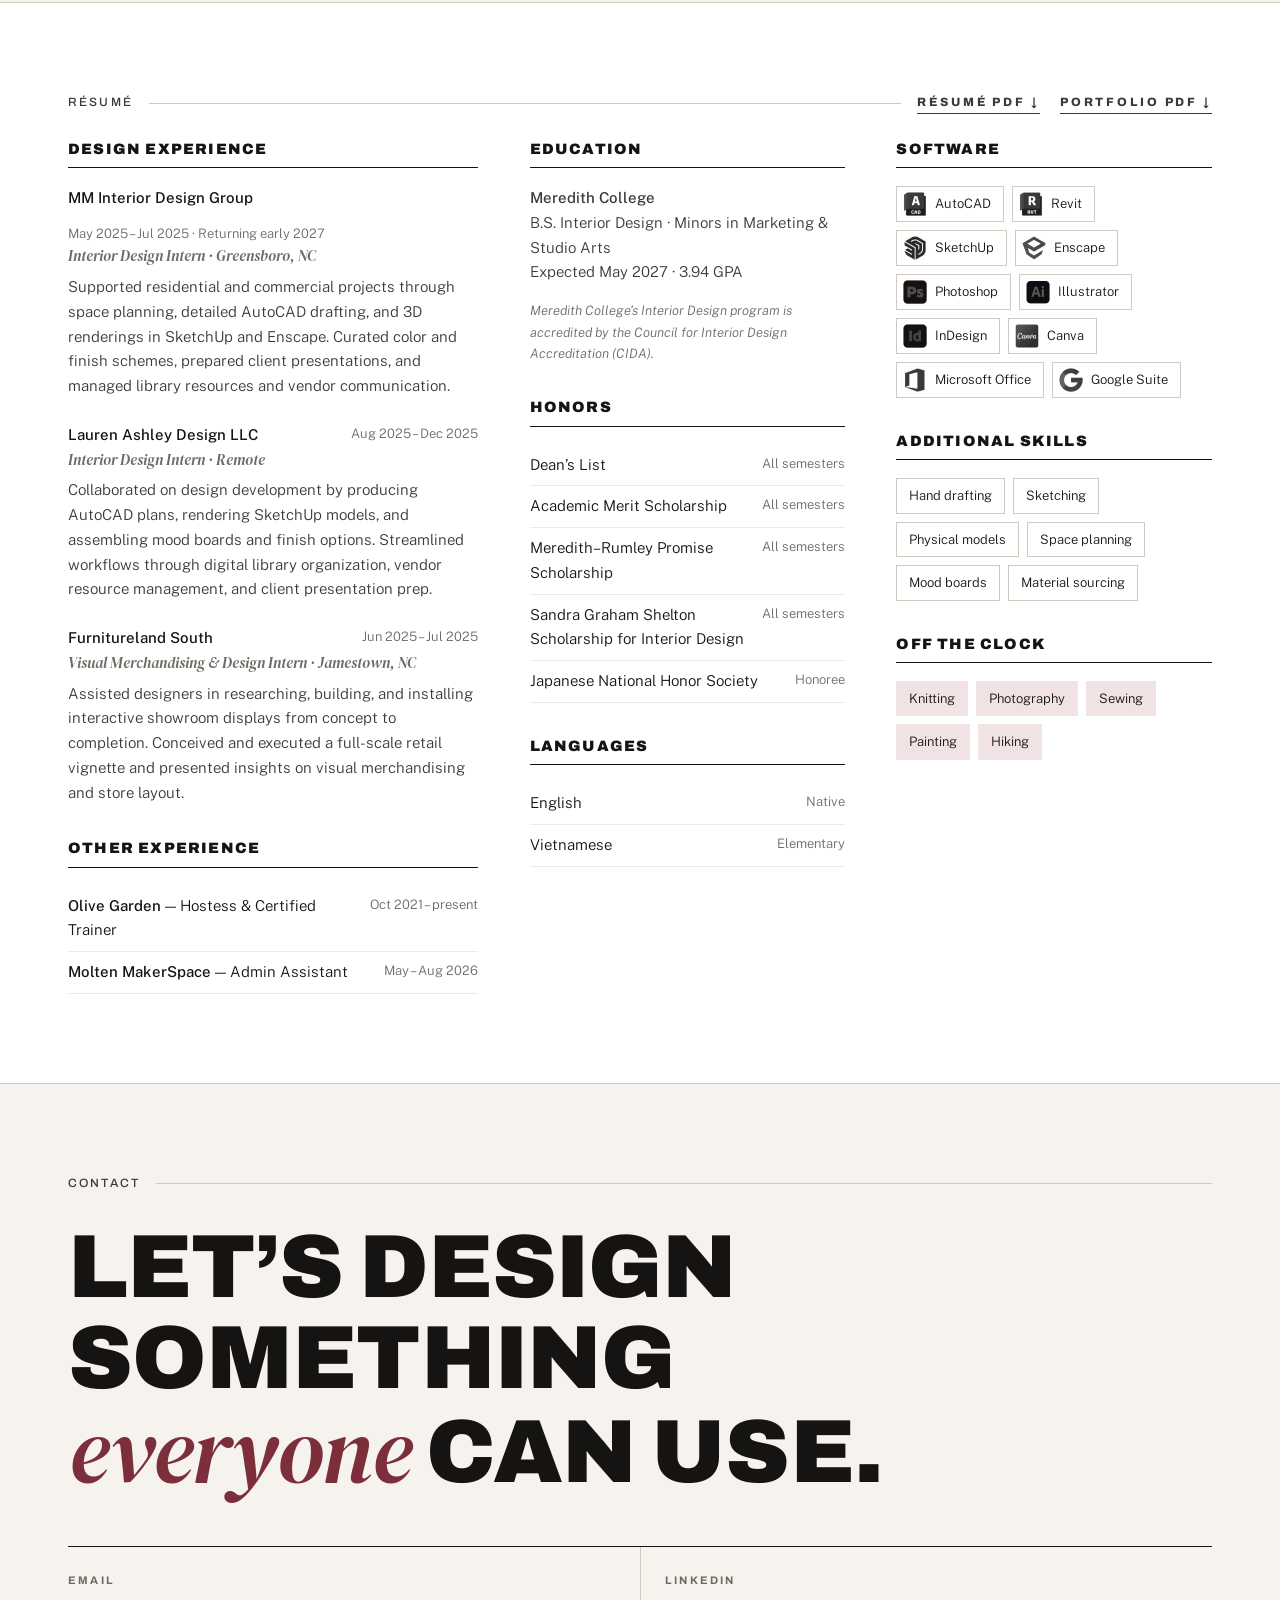
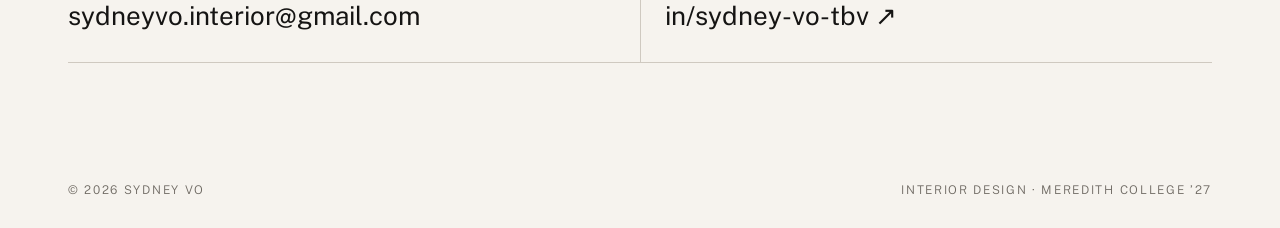
==== commit 92075c15: "Apply Sydney's 10/05 feedback to the live site - Meredith CAD Lab: use the original drawings and ren" ====
--- a/index.html
+++ b/index.html
@@ -4,215 +4,194 @@
   <meta charset="UTF-8" />
   <meta name="viewport" content="width=device-width, initial-scale=1.0" />
   <title>Sydney Vo — Interior Design Portfolio</title>
-  <meta name="description" content="Sydney Vo — interior designer. Accessible, inclusive, human-centered interiors. B.S. Interior Design, Meredith College, 2027." />
+  <meta name="description" content="Sydney Vo — interior design portfolio. Accessible, inclusive, human-centered spaces. B.S. Interior Design, Meredith College, 2027." />
   <meta property="og:title" content="Sydney Vo — Interior Design Portfolio" />
-  <meta property="og:description" content="Selected work 2023–2026: Kenko wellness center, Meredith CAD Lab, Commercial Mural, Zanzibar, Sears Modern Home and more." />
+  <meta property="og:description" content="Selected work 2023–2026: Kenko wellness center, Meredith CAD Lab, Zanzibar, Sears Modern Home and more." />
   <meta property="og:image" content="assets/kenko/teabar-platform.webp" />
-  <meta name="theme-color" content="#F4F1EB" />
   <link rel="preconnect" href="https://fonts.googleapis.com" />
   <link rel="preconnect" href="https://fonts.gstatic.com" crossorigin />
-  <link href="https://fonts.googleapis.com/css2?family=Instrument+Sans:wght@400;500;600&family=Instrument+Serif:ital@0;1&display=swap" rel="stylesheet" />
+  <link href="https://fonts.googleapis.com/css2?family=Archivo:wght@400;500;700;800;900&family=Bodoni+Moda:opsz,wght@6..96,400;6..96,500&family=DM+Serif+Display:ital@0;1&family=Public+Sans:ital,wght@0,300;0,400;0,500;1,300&display=swap" rel="stylesheet" />
   <link rel="stylesheet" href="styles.css" />
 </head>
-<body class="is-home">
+<body>
   <a class="skip-link" href="#main">Skip to content</a>
 
-  <header class="site-header" data-header>
+  <header class="site-header">
     <div class="header-inner">
-      <a href="#top" class="brand" aria-label="Sydney Vo — home">Sydney Vo</a>
-      <nav class="nav" id="site-nav" aria-label="Main">
+      <a href="#top" class="logo" aria-label="Sydney Vo — home"><span>S</span><i aria-hidden="true"></i><span>V</span></a>
+      <nav class="nav" id="mobile-nav" aria-label="Main">
         <ul>
-          <li><a href="#work"><span>01</span>Work</a></li>
-          <li><a href="#on-the-boards"><span>02</span>On the boards</a></li>
-          <li><a href="#about"><span>03</span>About</a></li>
-          <li><a href="#experience"><span>04</span>Experience</a></li>
-          <li><a href="#contact"><span>05</span>Contact</a></li>
+          <li><a href="#work">Work</a></li>
+          <li><a href="#studio">In the studio</a></li>
+          <li><a href="#about">About</a></li>
+          <li><a href="#resume">Résumé</a></li>
+          <li><a href="#contact">Contact</a></li>
         </ul>
       </nav>
-      <button class="nav-toggle" aria-label="Open menu" aria-expanded="false" aria-controls="site-nav"><span></span><span></span></button>
+      <button class="nav-toggle" aria-label="Open menu" aria-expanded="false" aria-controls="mobile-nav">
+        <span></span><span></span>
+      </button>
     </div>
   </header>
 
   <main id="main">
     <!-- Cover -->
     <section class="cover" id="top">
+      <div class="rule-label wrap"><span>Portfolio</span><i></i><b>2026</b></div>
+      <div class="cover-grid wrap">
+        <div class="cover-mark">
+          <img class="logo-mark" src="assets/img/logo.png" alt="" width="808" height="568" />
+          <h1 class="sr-only">Sydney Vo</h1>
+          <p class="cover-kicker">Interior Design Portfolio</p>
+          <p class="cover-meta">Meredith College<br />Expected graduation May 2027<br />Selected work 2023 – 2026</p>
+          <p class="cover-lede">Designing spaces that are intuitive, functional, and welcoming for <em>everyone</em> who moves through them.</p>
+          <div class="cover-actions">
+            <a href="#work" class="btn">View the work</a>
+            <a href="#contact" class="btn btn-ghost">Get in touch</a>
+          </div>
+        </div>
+        <figure class="cover-image">
+          <img src="assets/kenko/teabar-platform.webp" alt="Kenko tea bar — raised platform seating by the windows, warm wood and green tile" fetchpriority="high" />
+          <figcaption><span>01</span> Kenko — tea bar, Spring 2026</figcaption>
+        </figure>
+      </div>
+    </section>
+
+    <!-- Work -->
+    <section id="work" class="section">
       <div class="wrap">
-        <div class="cover-rule"><span>Portfolio</span><i></i><b>2026</b></div>
-        <div class="cover-grid">
-          <div class="cover-mark">
-            <img class="logo-mark" src="assets/img/logo.png" alt="" width="808" height="568" />
-            <h1 class="sr-only">Sydney Vo, Interior Designer</h1>
-            <p class="cover-kicker">Interior Design Portfolio</p>
-            <p class="cover-meta">Meredith College · Class of 2027<br />Selected work 2023 – 2026</p>
-          </div>
-          <figure class="cover-image">
-            <img src="assets/kenko/teabar-platform.webp" alt="Kenko tea bar — raised platform seating by tall windows, warm wood and green tile" width="2000" height="1135" fetchpriority="high" />
-            <figcaption>Kenko — tea bar &nbsp;/&nbsp; Spring 2026</figcaption>
-          </figure>
+        <div class="rule-label"><span>Contents</span><i></i><b>06 projects</b></div>
+        <header class="section-head">
+          <h2>Selected work</h2>
+          <p>Commercial, residential, retail, and built work — from hand drafting to Revit and Enscape.</p>
+        </header>
+        <div class="work-grid" id="work-grid"><!-- rendered from assets/projects.js --></div>
+      </div>
+    </section>
+
+    <!-- In progress -->
+    <section id="studio" class="section studio">
+      <div class="wrap">
+        <div class="rule-label"><span>In the studio</span><i></i><b>2026 – 27</b></div>
+        <header class="section-head">
+          <h2>Upcoming</h2>
+          <p>What’s on the drafting table right now, and finished work whose case studies are on the way.</p>
+        </header>
+        <h3 class="studio-sub">In the works · personal projects</h3>
+        <div class="studio-grid" id="studio-grid"><!-- rendered from assets/projects.js --></div>
+        <h3 class="studio-sub">Completed · case studies coming soon</h3>
+        <ul class="studio-list" id="studio-list"><!-- rendered from assets/projects.js --></ul>
+      </div>
+    </section>
+
+    <!-- About -->
+    <section id="about" class="section about">
+      <div class="wrap about-grid">
+        <div>
+          <div class="rule-label"><span>About me</span><i></i></div>
+          <h2 class="about-title">Good design is accessible design.</h2>
+        </div>
+        <div class="about-body">
+          <p>Hi, I’m Sydney Vo, a senior at Meredith College pursuing a Bachelor of Science in Interior Design with minors in Marketing and Studio Arts. My passion for design began early, working on creative projects with my dad, and my background in STEM shaped a mindset that bridges logical structure with creative vision.</p>
+          <p>I believe good design must be inherently accessible and inclusive, so I work to create environments that are intuitive, highly functional, and welcoming for everyone who moves through them.</p>
+          <p>Through internships at Furnitureland South, Lauren Ashley Design LLC, and MM Interior Design Group, I’ve built a strong foundation in AutoCAD, SketchUp, Enscape, visual storytelling, and site coordination. I keep learning through new digital tools, creative crafts, and sharper technical skills, and I’m committed to making a meaningful, lasting difference in the profession.</p>
+          <img class="signature" src="assets/img/signature.png" alt="Sydney Vo signature" width="385" height="147" loading="lazy" />
         </div>
       </div>
     </section>
 
-    <!-- Statement -->
-    <section class="intro wrap" id="intro">
-      <p class="intro-statement reveal">Good design must be inherently accessible and inclusive — <em>intuitive, highly functional, and welcoming</em> for everyone who moves through it.</p>
-      <dl class="intro-facts reveal">
-        <div><dt>Studying</dt><dd>B.S. Interior Design<br />Meredith College, 2027</dd></div>
-        <div><dt>Interned at</dt><dd>MM Interior Design Group<br />Lauren Ashley Design<br />Furnitureland South</dd></div>
-        <div><dt>Works in</dt><dd>AutoCAD, Revit, SketchUp, Enscape &amp; by hand</dd></div>
-      </dl>
-    </section>
-
-    <!-- Work -->
-    <section class="work" id="work">
+    <!-- Résumé -->
+    <section id="resume" class="section resume">
       <div class="wrap">
-        <header class="section-head">
-          <p class="eyebrow"><span>01</span>Selected work</p>
-          <h2 class="section-title reveal">Spaces designed<br /><em>for everyone</em></h2>
-        </header>
-      </div>
-      <div class="features" id="features"><!-- rendered from assets/projects.js --></div>
-
-      <div class="wrap">
-        <div class="index">
-          <p class="eyebrow"><span>—</span>Project index</p>
-          <ol class="index-list" id="index-list"><!-- rendered --></ol>
-        </div>
-      </div>
-      <figure class="index-preview" aria-hidden="true"><img alt="" /></figure>
-    </section>
-
-    <!-- On the boards -->
-    <section class="otb" id="on-the-boards">
-      <div class="wrap">
-        <header class="section-head">
-          <p class="eyebrow"><span>02</span>On the boards</p>
-          <h2 class="section-title reveal">In progress <em>now</em></h2>
-          <p class="section-lede reveal">What’s on the drafting table right now, and finished work whose case studies are on the way.</p>
-        </header>
-        <p class="eyebrow otb-sub"><span>—</span>In the works · personal projects</p>
-        <div class="otb-grid" id="otb-grid"><!-- rendered --></div>
-        <p class="eyebrow otb-sub"><span>—</span>Completed · case studies coming soon</p>
-        <ul class="otb-list" id="otb-list"><!-- rendered --></ul>
-      </div>
-    </section>
-
-    <!-- About -->
-    <section class="about wrap" id="about">
-      <header class="section-head">
-        <p class="eyebrow"><span>03</span>About</p>
-      </header>
-      <div class="about-grid">
-        <h2 class="about-title reveal">Logic and creativity, <em>on the same plan.</em></h2>
-        <div class="about-body reveal">
-          <p>Hi, I’m Sydney Vo, a senior at Meredith College pursuing a Bachelor of Science in Interior Design with minors in Marketing and Studio Arts.</p>
-          <p>My passion for design began early, working on creative projects with my dad, and my background in STEM shaped a mindset that bridges logical structure with creative vision. I believe good design must be inherently accessible and inclusive, so I work to create environments that are intuitive, highly functional, and welcoming for everyone.</p>
-          <p>Through internships at Furnitureland South, Lauren Ashley Design LLC, and MM Interior Design Group, I’ve built a strong foundation in AutoCAD, SketchUp, Enscape, visual storytelling, and site coordination — and I keep learning through new digital tools, creative crafts, and sharper technical skills.</p>
-          <img class="signature" src="assets/img/signature.png" alt="Sydney Vo signature" width="385" height="147" loading="lazy" />
-        </div>
-      </div>
-      <ol class="principles">
-        <li class="reveal"><span>01</span><h3>Accessible by default</h3><p>Dual-height counters, clear circulation, and ADA-compliant planning are part of the concept, not an afterthought.</p></li>
-        <li class="reveal"><span>02</span><h3>Structure meets vision</h3><p>A STEM background shapes how I organize a plan — then material, light, and color make it feel human.</p></li>
-        <li class="reveal"><span>03</span><h3>Always learning</h3><p>From hand drafting to Revit and Enscape, I keep adding tools, crafts, and technical skills to the toolkit.</p></li>
-      </ol>
-    </section>
-
-    <!-- Experience -->
-    <section class="experience" id="experience">
-      <div class="wrap">
-        <header class="section-head">
-          <p class="eyebrow"><span>04</span>Experience</p>
-          <h2 class="section-title reveal">Practice &amp; <em>training</em></h2>
-          <p class="section-lede downloads reveal"><a href="reference_content/SydneyVo_2026_Resume.pdf" download>Résumé (PDF) ↓</a><a href="reference_content/Interior%20Design%20Portfolio%20-%20Sydney%20Vo.pdf" download>Portfolio (PDF) ↓</a></p>
-        </header>
-
-        <ol class="timeline">
-          <li class="reveal">
-            <span class="t-date">May – Jul 2025<small>Returning early 2027</small></span>
-            <div class="t-role"><h3>MM Interior Design Group</h3><p>Interior Design Intern · Greensboro, NC</p></div>
-            <p class="t-desc">Supported residential and commercial projects through space planning, detailed AutoCAD drafting, and 3D renderings in SketchUp and Enscape. Curated color and finish schemes, prepared client presentations, and managed library resources and vendor communication.</p>
-          </li>
-          <li class="reveal">
-            <span class="t-date">Aug – Dec 2025</span>
-            <div class="t-role"><h3>Lauren Ashley Design LLC</h3><p>Interior Design Intern · Remote</p></div>
-            <p class="t-desc">Collaborated on design development by producing AutoCAD plans, rendering SketchUp models, and assembling mood boards and finish options. Streamlined workflows through digital library organization, vendor resource management, and client presentation prep.</p>
-          </li>
-          <li class="reveal">
-            <span class="t-date">Jun – Jul 2025</span>
-            <div class="t-role"><h3>Furnitureland South</h3><p>Visual Merchandising &amp; Design Intern · Jamestown, NC</p></div>
-            <p class="t-desc">Assisted designers in researching, building, and installing interactive showroom displays from concept to completion. Conceived and executed a full-scale retail vignette and presented insights on visual merchandising and store layout.</p>
-          </li>
-        </ol>
-
-        <div class="cv-grid">
-          <div class="cv-block reveal">
+        <div class="rule-label rule-label-links"><span>Résumé</span><i></i><b><a href="reference_content/SydneyVo_2026_Resume.pdf" download>Résumé PDF ↓</a><a href="reference_content/Interior%20Design%20Portfolio%20-%20Sydney%20Vo.pdf" download>Portfolio PDF ↓</a></b></div>
+        <div class="resume-grid">
+          <div class="resume-col">
+            <h3>Design experience</h3>
+            <article class="job">
+              <header><strong>MM Interior Design Group</strong><span>May 2025 – Jul 2025 · Returning early 2027</span></header>
+              <em>Interior Design Intern · Greensboro, NC</em>
+              <p>Supported residential and commercial projects through space planning, detailed AutoCAD drafting, and 3D renderings in SketchUp and Enscape. Curated color and finish schemes, prepared client presentations, and managed library resources and vendor communication.</p>
+            </article>
+            <article class="job">
+              <header><strong>Lauren Ashley Design LLC</strong><span>Aug 2025 – Dec 2025</span></header>
+              <em>Interior Design Intern · Remote</em>
+              <p>Collaborated on design development by producing AutoCAD plans, rendering SketchUp models, and assembling mood boards and finish options. Streamlined workflows through digital library organization, vendor resource management, and client presentation prep.</p>
+            </article>
+            <article class="job">
+              <header><strong>Furnitureland South</strong><span>Jun 2025 – Jul 2025</span></header>
+              <em>Visual Merchandising &amp; Design Intern · Jamestown, NC</em>
+              <p>Assisted designers in researching, building, and installing interactive showroom displays from concept to completion. Conceived and executed a full-scale retail vignette and presented insights on visual merchandising and store layout.</p>
+            </article>
+            <h3>Other experience</h3>
+            <ul class="plain">
+              <li><span class="role"><strong>Olive Garden</strong> — Hostess &amp; Certified Trainer</span><span>Oct 2021 – present</span></li>
+              <li><span class="role"><strong>Molten MakerSpace</strong> — Admin Assistant</span><span>May – Aug 2026</span></li>
+            </ul>
+          </div>
+          <div class="resume-col">
             <h3>Education</h3>
-            <p><strong>Meredith College</strong><br />B.S. Interior Design<br />Minors in Marketing &amp; Studio Arts<br />Expected May 2027 · 3.94 GPA</p>
-            <p class="fine">CIDA-accredited Interior Design program.</p>
-          </div>
-          <div class="cv-block reveal">
+            <p><strong>Meredith College</strong><br />B.S. Interior Design · Minors in Marketing &amp; Studio Arts<br />Expected May 2027 · 3.94 GPA</p>
+            <p class="fine">Meredith College’s Interior Design program is accredited by the Council for Interior Design Accreditation (CIDA).</p>
             <h3>Honors</h3>
-            <ul class="cv-list">
+            <ul class="plain">
               <li>Dean’s List <span>All semesters</span></li>
               <li>Academic Merit Scholarship <span>All semesters</span></li>
               <li>Meredith–Rumley Promise Scholarship <span>All semesters</span></li>
               <li>Sandra Graham Shelton Scholarship for Interior Design <span>All semesters</span></li>
               <li>Japanese National Honor Society <span>Honoree</span></li>
             </ul>
-          </div>
-          <div class="cv-block cv-wide reveal">
-            <h3>Software</h3>
-            <ul class="software">
-              <li><img src="assets/icons/autocad.png" alt="" width="40" height="40" loading="lazy" />AutoCAD</li>
-              <li><img src="assets/icons/revit.png" alt="" width="40" height="40" loading="lazy" />Revit</li>
-              <li><img src="assets/icons/sketchup.png" alt="" width="40" height="40" loading="lazy" />SketchUp</li>
-              <li><img src="assets/icons/enscape.png" alt="" width="40" height="40" loading="lazy" />Enscape</li>
-              <li><img src="assets/icons/photoshop.png" alt="" width="40" height="40" loading="lazy" />Photoshop</li>
-              <li><img src="assets/icons/illustrator.png" alt="" width="40" height="40" loading="lazy" />Illustrator</li>
-              <li><img src="assets/icons/indesign.png" alt="" width="40" height="40" loading="lazy" />InDesign</li>
-              <li><img src="assets/icons/canva.png" alt="" width="40" height="40" loading="lazy" />Canva</li>
-              <li><img src="assets/icons/office.png" alt="" width="40" height="40" loading="lazy" />Microsoft Office</li>
-              <li><img src="assets/icons/google.png" alt="" width="40" height="40" loading="lazy" />Google Suite</li>
+            <h3>Languages</h3>
+            <ul class="plain">
+              <li>English <span>Native</span></li>
+              <li>Vietnamese <span>Elementary</span></li>
             </ul>
           </div>
-          <div class="cv-block reveal">
+          <div class="resume-col">
+            <h3>Software</h3>
+            <ul class="chips chips-icons">
+              <li><img src="assets/icons/autocad.png" alt="" width="24" height="24" loading="lazy" />AutoCAD</li>
+              <li><img src="assets/icons/revit.png" alt="" width="24" height="24" loading="lazy" />Revit</li>
+              <li><img src="assets/icons/sketchup.png" alt="" width="24" height="24" loading="lazy" />SketchUp</li>
+              <li><img src="assets/icons/enscape.png" alt="" width="24" height="24" loading="lazy" />Enscape</li>
+              <li><img src="assets/icons/photoshop.png" alt="" width="24" height="24" loading="lazy" />Photoshop</li>
+              <li><img src="assets/icons/illustrator.png" alt="" width="24" height="24" loading="lazy" />Illustrator</li>
+              <li><img src="assets/icons/indesign.png" alt="" width="24" height="24" loading="lazy" />InDesign</li>
+              <li><img src="assets/icons/canva.png" alt="" width="24" height="24" loading="lazy" />Canva</li>
+              <li><img src="assets/icons/office.png" alt="" width="24" height="24" loading="lazy" />Microsoft Office</li>
+              <li><img src="assets/icons/google.png" alt="" width="24" height="24" loading="lazy" />Google Suite</li>
+            </ul>
             <h3>Additional skills</h3>
-            <p class="tags">Hand drafting · Sketching · Physical models · Space planning · Mood boards · Material sourcing</p>
+            <ul class="chips">
+              <li>Hand drafting</li><li>Sketching</li><li>Physical models</li><li>Space planning</li><li>Mood boards</li><li>Material sourcing</li>
+            </ul>
+            <h3>Off the clock</h3>
+            <ul class="chips chips-soft">
+              <li>Knitting</li><li>Photography</li><li>Sewing</li><li>Painting</li><li>Hiking</li>
+            </ul>
           </div>
-          <div class="cv-block reveal">
-            <h3>Other experience</h3>
-            <p class="tags">Olive Garden — Hostess &amp; Certified Trainer, 2021 – present<br />Molten MakerSpace — Admin Assistant, 2026</p>
-          </div>
-          <div class="cv-block reveal">
-            <h3>Languages</h3>
-            <p class="tags">English (native) · Vietnamese (elementary)</p>
-          </div>
-          <div class="cv-block reveal">
-            <h3>Off the clock</h3>
-            <p class="tags">Knitting · Photography · Sewing · Painting · Hiking</p>
-          </div>
+        </div>
+      </div>
+    </section>
+
+    <!-- Contact -->
+    <section id="contact" class="section contact">
+      <div class="wrap">
+        <div class="rule-label"><span>Contact</span><i></i></div>
+        <h2 class="contact-title">Let’s design something<br /><em>everyone</em> can use.</h2>
+        <div class="contact-links">
+          <a href="mailto:sydneyvo.interior@gmail.com"><small>Email</small>sydneyvo.interior@gmail.com</a>
+          <a href="https://www.linkedin.com/in/sydney-vo-tbv" target="_blank" rel="noopener noreferrer"><small>LinkedIn</small>in/sydney-vo-tbv ↗</a>
         </div>
       </div>
     </section>
   </main>
 
-  <footer class="site-footer" id="contact">
+  <footer class="site-footer">
     <div class="wrap">
-      <p class="eyebrow"><span>05</span>Contact</p>
-      <h2 class="footer-title">Let’s design something <em>everyone</em> can use.</h2>
-      <a class="footer-email" href="mailto:sydneyvo.interior@gmail.com">sydneyvo.interior@gmail.com <span aria-hidden="true">↗</span></a>
-      <div class="footer-grid">
-        <div><h3>Elsewhere</h3><a href="https://www.linkedin.com/in/sydney-vo-tbv" target="_blank" rel="noopener noreferrer">LinkedIn ↗</a></div>
-        <div><h3>Downloads</h3><a href="reference_content/SydneyVo_2026_Resume.pdf" download>Résumé (PDF)</a><a href="reference_content/Interior%20Design%20Portfolio%20-%20Sydney%20Vo.pdf" download>Portfolio (PDF)</a></div>
-        <div><h3>Based in</h3><p>Raleigh &amp; Jamestown, NC</p></div>
-        <img class="footer-sig" src="assets/img/signature.png" alt="" width="385" height="147" loading="lazy" />
-      </div>
-      <div class="footer-base"><span>© <span data-year></span> Sydney Vo</span><a href="#top">Back to top ↑</a></div>
+      <span>© <span id="year"></span> Sydney Vo</span>
+      <span>Interior Design · Meredith College ’27</span>
     </div>
   </footer>
-
-  <div class="cursor" aria-hidden="true"><span>View</span></div>
 
   <script src="assets/projects.js"></script>
   <script src="script.js"></script>
--- a/styles.css
+++ b/styles.css
@@ -1,420 +1,343 @@
 /* Sydney Vo — Interior Design Portfolio
- *
- * "Quiet editorial" system. See docs/design-research.md for the reasoning.
- * - Monochrome, taken from her logo (ink, warm white, the logo's grey band);
- *   colour comes only from the work itself.
- * - Instrument Serif for display, Instrument Sans for text and UI.
- * - Motion is subtle and switched off under prefers-reduced-motion.
+ * Editorial black-and-white system taken from the printed portfolio
+ * (heavy grotesque headings, Didone SV monogram, "PORTFOLIO —— 2026" rules),
+ * warmed with paper tones and an oxblood accent from the Kenko / CAD Lab palettes.
  */
 :root {
-  --paper: #F4F1EB;
-  --paper-2: #EAE6DE;
+  --paper: #F6F3EE;
+  --paper-2: #EEE9E1;
+  --card: #FFFFFF;
   --band: #E4E1DC;
-  --card: #FBFAF7;
-  --ink: #141414;
-  --ink-2: #3A3733;
-  --muted: #6F6A62;
-  --rule: #D5CFC5;
-  --night: #161514;
-  --night-ink: #EFEBE4;
-  --night-muted: #A39C91;
-  --night-rule: #34312D;
-
-  --serif: 'Instrument Serif', 'Times New Roman', Georgia, serif;
-  --sans: 'Instrument Sans', 'Helvetica Neue', Arial, sans-serif;
-
-  --gutter: clamp(16px, 4vw, 56px);
-  --max: 1360px;
-  --header-h: 72px;
-  --ease: cubic-bezier(.22, .8, .2, 1);
-  --ease-io: cubic-bezier(.65, 0, .35, 1);
+  --ink: #151413;
+  --ink-2: #3D3A36;
+  --muted: #6E6962;
+  --rule: #CFC9C0;
+  --accent: #7C2F3B;
+  --accent-soft: #F1E3E3;
+  --sage: #7F9277;
+
+  --f-display: 'Archivo', 'Helvetica Neue', Arial, sans-serif;
+  --f-body: 'Public Sans', 'Helvetica Neue', Arial, sans-serif;
+  --f-serif: 'Bodoni Moda', 'Didot', 'Bodoni 72', Georgia, serif;
+  --f-accent: 'DM Serif Display', Georgia, 'Times New Roman', serif;
+
+  --gutter: clamp(16px, 4vw, 48px);
+  --max: 1240px;
+  --header-h: 68px;
+  --ease: cubic-bezier(.2, .7, .2, 1);
 }
 
 *, *::before, *::after { box-sizing: border-box; }
-html { scroll-behavior: smooth; scroll-padding-top: calc(var(--header-h) + 16px); -webkit-text-size-adjust: 100%; }
+html { scroll-behavior: smooth; scroll-padding-top: calc(var(--header-h) + 12px); -webkit-text-size-adjust: 100%; }
 body {
   margin: 0;
   background: var(--paper);
   color: var(--ink);
-  font-family: var(--sans);
+  font-family: var(--f-body);
+  font-weight: 300;
   font-size: 17px;
-  line-height: 1.6;
+  line-height: 1.65;
   -webkit-font-smoothing: antialiased;
-  text-rendering: optimizeLegibility;
   overflow-x: hidden;
 }
 body.nav-open { overflow: hidden; }
 img { max-width: 100%; display: block; }
 a { color: inherit; }
 p { margin: 0 0 1em; }
-h1, h2, h3 { margin: 0; font-weight: 400; }
-em { font-family: var(--serif); font-style: italic; }
-strong { font-weight: 600; }
-::selection { background: var(--ink); color: var(--paper); }
-:focus-visible { outline: 2px solid var(--ink); outline-offset: 3px; }
+h1, h2, h3 { margin: 0; font-family: var(--f-display); font-weight: 900; letter-spacing: -0.01em; line-height: 1.02; text-transform: uppercase; }
+em { font-family: var(--f-accent); font-style: italic; font-weight: 400; text-transform: none; }
+strong { font-weight: 500; }
+::selection { background: var(--accent); color: #fff; }
+:focus-visible { outline: 2px solid var(--accent); outline-offset: 3px; }
 
 .wrap { width: 100%; max-width: var(--max); margin: 0 auto; padding-left: var(--gutter); padding-right: var(--gutter); }
 .sr-only { position: absolute; width: 1px; height: 1px; overflow: hidden; clip: rect(0 0 0 0); white-space: nowrap; }
-.skip-link { position: absolute; left: 12px; top: -60px; z-index: 300; background: var(--ink); color: var(--paper); padding: 10px 16px; text-decoration: none; }
+.skip-link { position: absolute; left: 12px; top: -48px; z-index: 200; background: var(--ink); color: #fff; padding: 8px 14px; text-decoration: none; }
 .skip-link:focus { top: 12px; }
 
-/* Small caps label with an index number: "01 — Selected work" */
-.eyebrow {
-  display: flex; align-items: baseline; gap: 14px;
-  margin: 0 0 20px;
-  font-size: 12px; font-weight: 500; letter-spacing: .16em; text-transform: uppercase; color: var(--muted);
-}
-.eyebrow span { color: var(--ink); font-variant-numeric: tabular-nums; }
-.eyebrow.eyebrow { font-size: 12px; color: var(--muted); max-width: none; margin: 0 0 20px; }
-
-.link-arrow { display: inline-flex; gap: 10px; align-items: center; font-size: 14px; font-weight: 500; letter-spacing: .04em; text-decoration: none; border-bottom: 1px solid currentColor; padding-bottom: 2px; }
-.link-arrow span { transition: transform .4s var(--ease); }
-.link-arrow:hover span { transform: translateX(5px); }
-.btn { display: inline-flex; align-items: center; min-height: 48px; padding: 0 26px; background: var(--ink); color: var(--paper); text-decoration: none; font-size: 14px; font-weight: 500; letter-spacing: .06em; border-radius: 999px; transition: opacity .3s; }
-.btn:hover { opacity: .85; }
+/* "PORTFOLIO ———————— 2026" rule, straight from the PDF page header */
+.rule-label {
+  display: flex; align-items: center; gap: 16px;
+  font-family: var(--f-display); font-size: 12px; font-weight: 500;
+  letter-spacing: .18em; text-transform: uppercase; color: var(--ink-2);
+  margin-bottom: 28px;
+}
+.rule-label i { flex: 1; height: 1px; background: var(--rule); }
+.rule-label b { font-weight: 800; letter-spacing: .24em; }
+.rule-label b a { text-decoration: none; border-bottom: 1px solid currentColor; }
+.rule-label b a:hover { color: var(--accent); }
+
+/* Buttons */
+.btn {
+  display: inline-flex; align-items: center; justify-content: center; gap: 8px;
+  padding: 14px 24px; min-height: 48px;
+  background: var(--ink); color: #fff; text-decoration: none;
+  font-family: var(--f-display); font-weight: 700; font-size: 13px; letter-spacing: .14em; text-transform: uppercase;
+  border: 1px solid var(--ink); transition: background .25s, color .25s, border-color .25s;
+}
+.btn:hover { background: var(--accent); border-color: var(--accent); }
+.btn-ghost { background: transparent; color: var(--ink); }
+.btn-ghost:hover { background: var(--ink); color: #fff; border-color: var(--ink); }
+.link { color: var(--accent); font-weight: 500; text-underline-offset: 4px; }
 
 /* ---------- Header ---------- */
 .site-header {
-  position: fixed; inset: 0 0 auto 0; z-index: 100; height: var(--header-h);
-  color: var(--ink); background: var(--paper);
-  border-bottom: 1px solid var(--rule);
-  transition: transform .5s var(--ease), background-color .4s, color .4s, border-color .4s;
-}
-.site-header.is-hidden { transform: translateY(-100%); }
+  position: sticky; top: 0; z-index: 100; height: var(--header-h);
+  background: var(--paper); /* solid so the header never shows content through it */
+  border-bottom: 1px solid transparent; transition: border-color .3s, box-shadow .3s;
+}
+.site-header.is-scrolled { border-bottom-color: var(--rule); box-shadow: 0 6px 18px rgba(21,20,19,.06); }
 .header-inner { max-width: var(--max); margin: 0 auto; height: 100%; padding: 0 var(--gutter); display: flex; align-items: center; justify-content: space-between; }
-.brand { font-family: var(--serif); font-size: 26px; text-decoration: none; letter-spacing: .01em; }
-.nav ul { display: flex; gap: clamp(18px, 2.4vw, 36px); list-style: none; margin: 0; padding: 0; }
-.nav a { display: inline-flex; gap: 6px; align-items: baseline; text-decoration: none; font-size: 14px; font-weight: 500; position: relative; padding: 6px 0; }
-.nav a span { font-size: 10px; color: var(--muted); font-variant-numeric: tabular-nums; }
-.nav a::after { content: ''; position: absolute; left: 0; right: 100%; bottom: 0; height: 1px; background: currentColor; transition: right .4s var(--ease); }
+.logo { display: inline-flex; align-items: center; gap: 6px; text-decoration: none; font-family: var(--f-serif); font-size: 26px; line-height: 1; }
+.logo i { width: 1px; height: 30px; background: var(--ink); }
+.nav ul { display: flex; gap: 32px; list-style: none; margin: 0; padding: 0; }
+.nav a { text-decoration: none; font-family: var(--f-display); font-weight: 500; font-size: 13px; letter-spacing: .14em; text-transform: uppercase; position: relative; padding: 6px 0; }
+.nav a::after { content: ''; position: absolute; left: 0; right: 100%; bottom: 0; height: 1px; background: var(--accent); transition: right .3s var(--ease); }
 .nav a:hover::after { right: 0; }
-.nav-toggle { display: none; width: 44px; height: 44px; background: none; border: 0; padding: 10px; color: inherit; cursor: pointer; flex-direction: column; justify-content: center; gap: 7px; }
-.nav-toggle span { display: block; height: 1.5px; background: currentColor; transition: transform .35s var(--ease); }
+.nav-toggle { display: none; width: 44px; height: 44px; background: none; border: 0; padding: 10px; cursor: pointer; flex-direction: column; justify-content: center; gap: 7px; }
+.nav-toggle span { display: block; height: 1.5px; background: var(--ink); transition: transform .3s var(--ease); }
 .nav-toggle[aria-expanded="true"] span:first-child { transform: translateY(4.25px) rotate(45deg); }
 .nav-toggle[aria-expanded="true"] span:last-child { transform: translateY(-4.25px) rotate(-45deg); }
 
 /* ---------- Cover ---------- */
-/* Logo and image are two columns inside the page width; the image is centred
-   on the logo block so their edges line up. Nothing is cropped. */
-.cover { padding-top: calc(var(--header-h) + 24px); padding-bottom: clamp(40px, 5vw, 72px); }
-.cover-rule { display: flex; align-items: center; gap: 16px; margin-bottom: clamp(24px, 4vw, 48px); font-size: 12px; letter-spacing: .18em; text-transform: uppercase; }
-.cover-rule i { flex: 1; height: 1px; background: var(--rule); }
-.cover-rule b { font-weight: 600; letter-spacing: .24em; }
-.cover-grid { display: grid; grid-template-columns: minmax(0, 5fr) minmax(0, 7fr); gap: clamp(32px, 5vw, 80px); align-items: center; }
+.cover { padding: 40px 0 clamp(64px, 9vw, 120px); }
+.cover-grid { display: grid; grid-template-columns: minmax(0, 5fr) minmax(0, 7fr); gap: clamp(32px, 5vw, 80px); align-items: start; }
 .cover-mark { text-align: center; }
-.logo-mark { width: min(100%, 400px); height: auto; margin: 0 auto 32px; mix-blend-mode: multiply; }
-.cover-kicker { font-family: var(--serif); font-style: italic; font-size: clamp(22px, 2.2vw, 30px); letter-spacing: .06em; margin-bottom: 12px; }
-.cover-meta { font-size: 12px; letter-spacing: .22em; text-transform: uppercase; color: var(--ink-2); line-height: 2; margin: 0; }
+.logo-mark { display: block; width: min(100%, 420px); height: auto; margin: 0 auto 32px; mix-blend-mode: multiply; }
+.cover-kicker { font-family: var(--f-accent); font-style: italic; font-size: clamp(20px, 2vw, 26px); letter-spacing: .08em; margin-bottom: 10px; }
+.cover-meta { font-size: 12px; letter-spacing: .28em; text-transform: uppercase; color: var(--ink-2); line-height: 2; margin-bottom: 32px; }
+.cover-lede { max-width: 30ch; margin: 0 auto 28px; font-size: 18px; color: var(--ink-2); }
+.cover-lede em { color: var(--accent); font-size: 1.12em; }
+.cover-actions { display: flex; gap: 12px; justify-content: center; flex-wrap: wrap; }
 .cover-image { margin: 0; }
-.cover-image img { width: 100%; height: auto; animation: cover-in 1.4s var(--ease) both; }
-@keyframes cover-in { from { opacity: 0; transform: translateY(12px); } to { opacity: 1; transform: none; } }
-.cover-image figcaption { margin-top: 12px; font-size: 12px; letter-spacing: .14em; text-transform: uppercase; color: var(--muted); }
-
-/* ---------- Intro statement ---------- */
-.intro { padding-top: clamp(64px, 9vw, 128px); padding-bottom: clamp(56px, 7vw, 96px); }
-.intro-statement { font-family: var(--serif); font-size: clamp(34px, 5.2vw, 76px); line-height: 1.08; letter-spacing: -.01em; max-width: 20ch; margin: 0 0 clamp(56px, 7vw, 96px); }
-.intro-statement em { color: var(--ink-2); }
-.intro-facts { display: grid; grid-template-columns: repeat(3, minmax(0, 1fr)); gap: 32px; margin: 0; padding-top: 28px; border-top: 1px solid var(--ink); max-width: 1000px; margin-left: auto; }
-.intro-facts dt { font-size: 12px; letter-spacing: .16em; text-transform: uppercase; color: var(--muted); margin-bottom: 10px; }
-.intro-facts dd { margin: 0; font-size: 16px; line-height: 1.55; }
-
-/* ---------- Section heads ---------- */
-.section-head { margin-bottom: clamp(36px, 5vw, 64px); }
-.section-title { font-family: var(--serif); font-size: clamp(48px, 8vw, 120px); line-height: .95; letter-spacing: -.02em; }
-.section-lede { max-width: 46ch; color: var(--muted); margin: 24px 0 0; }
-.downloads { display: flex; flex-wrap: wrap; gap: 24px; }
-.downloads a { color: var(--ink); font-weight: 500; text-decoration: none; border-bottom: 1px solid currentColor; }
-
-/* ---------- Work: editorial features ---------- */
-.work { padding-bottom: clamp(64px, 8vw, 112px); }
-.features { display: flex; flex-direction: column; gap: clamp(64px, 8vw, 120px); }
-.feature { display: grid; grid-template-columns: repeat(12, minmax(0, 1fr)); gap: 0 clamp(20px, 3vw, 48px); max-width: var(--max); margin: 0 auto; width: 100%; padding: 0 var(--gutter); }
-.feature-block { min-width: 0; }
-.feature.is-wide .feature-block { grid-column: 1 / -1; }
-.feature.is-left .feature-block { grid-column: 1 / span 8; }
-.feature.is-right .feature-block { grid-column: 5 / span 8; }
-.feature-media { display: block; width: fit-content; max-width: 100%; overflow: hidden; background: var(--paper-2); }
-.feature-media img { width: auto; max-width: 100%; max-height: 82svh; height: auto; transition: transform 1.2s var(--ease); }
-.feature-media:hover img { transform: scale(1.03); }
-.feature.is-drawing .feature-media { background: none; }
-.feature.is-drawing .feature-media img { mix-blend-mode: multiply; }
-/* The block is exactly as wide as its image, and the text underneath is held
-   to that width (width:0 + min-width:100% stops it widening the block), so the
-   text always lines up with both edges of the image. */
-.feature-block { width: fit-content; max-width: 100%; }
-.feature-text { width: 0; min-width: 100%; display: flex; flex-wrap: wrap; gap: 4px 40px; padding-top: 20px; margin-top: 20px; border-top: 1px solid var(--ink); }
-.feature-kind { flex: 1 0 100%; display: flex; gap: 14px; font-size: 12px; letter-spacing: .16em; text-transform: uppercase; color: var(--muted); margin-bottom: 8px; }
-.feature-kind span { color: var(--ink); font-variant-numeric: tabular-nums; }
-.feature h3 { flex: 1 1 260px; font-family: var(--serif); font-size: clamp(36px, 4.4vw, 64px); line-height: 1; letter-spacing: -.01em; }
-.feature.is-wide h3 { font-size: clamp(48px, 6.4vw, 96px); }
-.feature h3 a { text-decoration: none; }
-.feature h3 span { font-family: var(--sans); font-size: .32em; letter-spacing: .1em; color: var(--muted); vertical-align: middle; }
-.feature-aside { flex: 1 1 260px; }
-.feature-summary { color: var(--ink-2); max-width: 44ch; margin: 6px 0 18px; }
-
-/* ---------- Work: index list ---------- */
-.index { margin-top: clamp(72px, 9vw, 128px); }
-.index-list { list-style: none; margin: 0; padding: 0; border-top: 1px solid var(--ink); }
-.index-list a { display: grid; grid-template-columns: 56px minmax(0, 1.4fr) minmax(0, 1fr) 120px 24px; gap: 16px; align-items: baseline; padding: 22px 0; border-bottom: 1px solid var(--rule); text-decoration: none; transition: padding .4s var(--ease), color .3s; }
-.i-num, .i-year, .i-kind { font-size: 13px; color: var(--muted); font-variant-numeric: tabular-nums; }
-.i-title { font-family: var(--serif); font-size: clamp(26px, 3vw, 40px); line-height: 1.1; }
-.i-arrow { transition: transform .4s var(--ease); }
-.index-list a:hover { padding-left: 12px; }
-.index-list a:hover .i-arrow { transform: translateX(6px); }
-.index-preview { position: fixed; left: 0; top: 0; z-index: 50; width: 280px; aspect-ratio: 4 / 3; margin: 0; pointer-events: none; opacity: 0; transition: opacity .3s; overflow: hidden; background: var(--paper-2); }
-.index-preview.is-on { opacity: 1; }
-.index-preview img { width: 100%; height: 100%; object-fit: cover; }
-
-/* ---------- On the boards ---------- */
-.otb { background: var(--night); color: var(--night-ink); padding: clamp(72px, 9vw, 120px) 0; position: relative; overflow: hidden; }
-.otb::before { content: ''; position: absolute; inset: 0; pointer-events: none; opacity: .06; background-image: linear-gradient(#fff 1px, transparent 1px), linear-gradient(90deg, #fff 1px, transparent 1px); background-size: 40px 40px; }
-.otb .wrap { position: relative; }
-.otb .eyebrow.eyebrow { color: var(--night-muted); }
-.otb .eyebrow span { color: var(--night-ink); }
-.otb .section-lede { color: var(--night-muted); }
-.otb-grid { display: grid; grid-template-columns: repeat(auto-fit, minmax(min(100%, 320px), 1fr)); gap: 20px; }
-.otb-card { border: 1px dashed #4D4943; padding: 28px 32px; display: flex; flex-direction: column; transition: border-color .3s; }
-.otb-card:hover { border-color: #8E877C; }
-.otb-top { display: flex; justify-content: space-between; margin-bottom: 28px; font-size: 12px; letter-spacing: .14em; text-transform: uppercase; color: var(--night-muted); }
-.badge { display: inline-flex; align-items: center; gap: 8px; color: var(--night-ink); }
-.badge i { width: 7px; height: 7px; border-radius: 50%; background: var(--night-ink); animation: pulse 2.2s infinite; }
-@keyframes pulse { 0% { box-shadow: 0 0 0 0 rgba(239,235,228,.5); } 70% { box-shadow: 0 0 0 8px rgba(239,235,228,0); } 100% { box-shadow: 0 0 0 0 rgba(239,235,228,0); } }
-.otb-card h3 { font-family: var(--serif); font-size: clamp(32px, 3.4vw, 46px); line-height: 1.05; margin-bottom: 10px; }
-.otb-org { font-size: 13px; letter-spacing: .06em; color: var(--night-muted); margin-bottom: 18px; }
-.otb-note { flex: 1; color: #D8D2C8; }
-.phases { list-style: none; margin: 24px 0 0; padding: 0; display: grid; grid-template-columns: repeat(4, 1fr); gap: 4px; }
-.phases li { font-size: 10.5px; letter-spacing: .06em; text-transform: uppercase; color: #7B746A; line-height: 1.3; }
-.phases li::before { content: ''; display: block; height: 2px; background: var(--night-rule); margin-bottom: 10px; }
-.phases li.is-done { color: var(--night-muted); }
-.phases li.is-done::before { background: var(--night-muted); }
-.phases li.is-current { color: var(--night-ink); font-weight: 600; }
-.phases li.is-current::before { background: linear-gradient(90deg, var(--night-ink) 55%, var(--night-rule) 55%); }
-.otb-sub { margin-top: 8px; }
-.otb-grid + .otb-sub { margin-top: clamp(48px, 6vw, 80px); }
-.otb-list { list-style: none; margin: 0; padding: 0; border-top: 1px solid var(--night-rule); }
-.otb-list li { display: grid; grid-template-columns: minmax(0, 1.2fr) minmax(0, 1.4fr) 120px; gap: 16px; align-items: baseline; padding: 18px 0; border-bottom: 1px solid var(--night-rule); }
-.ta-title { font-family: var(--serif); font-size: clamp(24px, 2.4vw, 32px); line-height: 1.1; }
-.ta-course { font-size: 14px; color: var(--night-muted); }
-.ta-term { font-size: 13px; color: var(--night-muted); text-align: right; font-variant-numeric: tabular-nums; }
-.otb-more { justify-content: center; border-style: solid; border-color: var(--night-rule); }
-.otb-more p { font-family: var(--serif); font-size: clamp(26px, 2.6vw, 34px); line-height: 1.25; margin: 0; }
-.otb-more a { color: inherit; }
+.cover-image img { width: 100%; height: auto; }
+.cover-image figcaption { display: flex; gap: 12px; margin-top: 12px; font-size: 12px; letter-spacing: .12em; text-transform: uppercase; color: var(--muted); }
+.cover-image figcaption span { font-family: var(--f-display); font-weight: 900; color: var(--ink); }
+
+/* ---------- Sections ---------- */
+.section { padding: clamp(56px, 7vw, 96px) 0; }
+.section-head { display: grid; grid-template-columns: minmax(0, 1fr) minmax(0, 1fr); gap: 24px 48px; align-items: end; margin-bottom: clamp(36px, 5vw, 64px); }
+.section-head h2 { font-size: clamp(44px, 7vw, 96px); }
+.section-head p { color: var(--muted); max-width: 44ch; margin: 0; justify-self: end; }
+
+/* ---------- Work ---------- */
+#work { padding-top: 0; }
+.work-grid { display: grid; grid-template-columns: repeat(2, minmax(0, 1fr)); gap: clamp(40px, 5vw, 72px) clamp(20px, 3vw, 40px); }
+.work-card { text-decoration: none; display: block; }
+.work-card.is-feature { grid-column: 1 / -1; }
+/* an odd card out at the end spans the row, image beside text */
+.work-media { overflow: hidden; background: var(--paper-2); }
+.work-media img { width: 100%; height: auto; transition: transform .9s var(--ease), filter .6s; }
+.work-media.is-drawing { background: none; }
+.work-media.is-drawing img { mix-blend-mode: multiply; }
+.work-card:hover .work-media img { transform: scale(1.035); }
+.work-info { display: grid; grid-template-columns: auto minmax(0, 1fr) auto; gap: 18px; align-items: start; padding-top: 18px; border-top: 1px solid var(--ink); margin-top: 18px; }
+.work-num { font-family: var(--f-display); font-weight: 900; font-size: 34px; line-height: .9; }
+.work-info h3 { font-size: clamp(22px, 2.4vw, 30px); margin-bottom: 8px; }
+.work-info h3 span { font-family: var(--f-body); font-weight: 300; letter-spacing: .08em; font-size: .7em; color: var(--muted); }
+.work-summary { margin-bottom: 6px; color: var(--ink-2); max-width: 52ch; }
+.work-meta { margin: 0; font-size: 12px; letter-spacing: .12em; text-transform: uppercase; color: var(--muted); }
+.work-arrow { font-size: 24px; line-height: 1; transition: transform .4s var(--ease), color .3s; }
+.work-card:hover .work-arrow { transform: translateX(6px); color: var(--accent); }
+.work-card:hover h3 { color: var(--accent); }
+
+/* ---------- In the studio (upcoming) ---------- */
+.studio { background: var(--ink); color: #F3EFE8; position: relative; overflow: hidden; }
+.studio::before { /* faint drafting grid */
+  content: ''; position: absolute; inset: 0; pointer-events: none; opacity: .07;
+  background-image: linear-gradient(#fff 1px, transparent 1px), linear-gradient(90deg, #fff 1px, transparent 1px);
+  background-size: 32px 32px;
+}
+.studio .wrap { position: relative; }
+.studio .rule-label { color: #CFC8BD; }
+.studio .rule-label i { background: #4A4641; }
+.studio .section-head p { color: #B3ACA2; }
+.studio-grid { display: grid; grid-template-columns: repeat(auto-fit, minmax(min(100%, 300px), 1fr)); gap: 20px; }
+.studio-card { border: 1px dashed #5A554F; padding: 24px 28px; display: flex; flex-direction: column; background: rgba(255,255,255,.02); transition: border-color .3s, background .3s; }
+.studio-card:hover { border-color: #A89F93; background: rgba(255,255,255,.04); }
+.studio-top { display: flex; justify-content: space-between; align-items: center; margin-bottom: 24px; font-size: 12px; letter-spacing: .14em; text-transform: uppercase; }
+.badge { display: inline-flex; align-items: center; gap: 8px; color: #E7C9CC; }
+.badge i { width: 8px; height: 8px; border-radius: 50%; background: #D98A95; box-shadow: 0 0 0 0 rgba(217,138,149,.6); animation: pulse 2.2s infinite; }
+@keyframes pulse { 70% { box-shadow: 0 0 0 8px rgba(217,138,149,0); } 100% { box-shadow: 0 0 0 0 rgba(217,138,149,0); } }
+.eta { color: #B3ACA2; }
+.studio-card h3 { font-size: clamp(24px, 2.4vw, 30px); margin-bottom: 8px; }
+.studio-org { font-size: 13px; letter-spacing: .08em; color: #B3ACA2; margin-bottom: 16px; }
+.studio-note { color: #D9D3CA; flex: 1; }
+.phases { list-style: none; margin: 20px 0 0; padding: 0; display: grid; grid-template-columns: repeat(4, 1fr); gap: 4px; }
+.phases li { font-size: 10.5px; letter-spacing: .06em; text-transform: uppercase; color: #7E776E; line-height: 1.3; }
+.phases li::before { content: ''; display: block; height: 3px; background: #3C3934; margin-bottom: 10px; }
+.phases li.is-done { color: #CFC8BD; }
+.phases li.is-done::before { background: #CFC8BD; }
+.phases li.is-current { color: #fff; font-weight: 500; }
+.phases li.is-current::before { background: linear-gradient(90deg, #D98A95 55%, #3C3934 55%); }
+.studio-sub { font-size: 12px; font-weight: 500; letter-spacing: .16em; text-transform: uppercase; color: #CFC8BD; margin: 0 0 16px; }
+.studio-grid + .studio-sub { margin-top: clamp(40px, 5vw, 64px); }
+.studio-list { list-style: none; margin: 0; padding: 0; border-top: 1px solid #3C3934; }
+.studio-list li { display: grid; grid-template-columns: minmax(0, 1.2fr) minmax(0, 1.4fr) 120px; gap: 16px; align-items: baseline; padding: 16px 0; border-bottom: 1px solid #3C3934; }
+.ta-title { font-family: var(--f-display); font-weight: 800; text-transform: uppercase; font-size: clamp(17px, 1.7vw, 22px); }
+.ta-course { font-size: 14px; color: #B3ACA2; }
+.ta-term { font-size: 13px; color: #B3ACA2; text-align: right; }
+.studio-more { justify-content: center; align-items: flex-start; border-style: solid; border-color: #3C3934; }
+.studio-more p { font-family: var(--f-accent); font-style: italic; font-size: 24px; line-height: 1.35; color: #D9D3CA; margin: 0; }
+.studio-more a { color: #E7C9CC; }
 
 /* ---------- About ---------- */
-.about { padding-top: clamp(72px, 9vw, 120px); padding-bottom: clamp(72px, 9vw, 120px); }
-.about-grid { display: grid; grid-template-columns: minmax(0, 6fr) minmax(0, 5fr); gap: clamp(32px, 6vw, 112px); align-items: start; }
-.about-title { font-family: var(--serif); font-size: clamp(44px, 6vw, 92px); line-height: 1; letter-spacing: -.015em; position: sticky; top: calc(var(--header-h) + 32px); }
+.about-grid { display: grid; grid-template-columns: minmax(0, 5fr) minmax(0, 7fr); gap: clamp(32px, 6vw, 96px); }
+.about-title { font-size: clamp(38px, 5vw, 64px); }
 .about-body p { font-size: 18px; color: var(--ink-2); }
-.signature { width: 210px; height: auto; margin-top: 28px; }
-.principles { list-style: none; margin: clamp(56px, 7vw, 96px) 0 0; padding: 0; display: grid; grid-template-columns: repeat(3, minmax(0, 1fr)); gap: 0; border-top: 1px solid var(--ink); }
-.principles li { padding: 28px 28px 0 0; }
-.principles li + li { padding-left: 28px; border-left: 1px solid var(--rule); }
-.principles span { font-size: 12px; font-variant-numeric: tabular-nums; color: var(--muted); }
-.principles h3 { font-family: var(--serif); font-size: clamp(28px, 2.6vw, 36px); line-height: 1.1; margin: 18px 0 12px; }
-.principles p { color: var(--ink-2); font-size: 16px; margin: 0; }
-
-/* ---------- Experience ---------- */
-.experience { background: var(--card); border-top: 1px solid var(--rule); padding: clamp(72px, 9vw, 120px) 0; }
-.timeline { list-style: none; margin: 0 0 clamp(72px, 9vw, 120px); padding: 0; border-top: 1px solid var(--ink); }
-.timeline li { display: grid; grid-template-columns: minmax(0, 2fr) minmax(0, 3fr) minmax(0, 5fr); gap: 24px 40px; padding: 32px 0; border-bottom: 1px solid var(--rule); }
-.t-date { font-size: 14px; font-variant-numeric: tabular-nums; }
-.t-date small { display: block; font-size: 12px; color: var(--muted); margin-top: 4px; letter-spacing: .04em; }
-.t-role h3 { font-family: var(--serif); font-size: clamp(26px, 2.4vw, 34px); line-height: 1.1; margin-bottom: 6px; }
-.t-role p { font-size: 14px; color: var(--muted); margin: 0; }
-.t-desc { color: var(--ink-2); margin: 0; font-size: 16px; }
-.cv-grid { display: grid; grid-template-columns: repeat(3, minmax(0, 1fr)); gap: 48px clamp(24px, 4vw, 64px); }
-.cv-wide { grid-column: span 1; grid-row: span 2; }
-.cv-block h3 { font-size: 12px; font-weight: 500; letter-spacing: .16em; text-transform: uppercase; color: var(--muted); padding-bottom: 12px; margin-bottom: 18px; border-bottom: 1px solid var(--rule); }
-.cv-block p { font-size: 16px; color: var(--ink-2); }
-.fine { font-size: 13px !important; color: var(--muted) !important; }
-.tags { line-height: 1.9; }
-.cv-list { list-style: none; margin: 0; padding: 0; font-size: 15px; }
-.cv-list li { display: flex; justify-content: space-between; gap: 16px; padding: 9px 0; border-bottom: 1px solid var(--paper-2); }
-.cv-list span { color: var(--muted); font-size: 13px; white-space: nowrap; }
-.software { list-style: none; margin: 0; padding: 0; display: grid; grid-template-columns: repeat(2, minmax(0, 1fr)); gap: 10px; }
-.software li { display: flex; align-items: center; gap: 12px; font-size: 14px; padding: 8px 10px; background: #fff; border: 1px solid var(--paper-2); }
-.software img { width: 28px; height: 28px; mix-blend-mode: multiply; }
-
-/* ---------- Footer / contact ---------- */
-.site-footer { background: var(--ink); color: var(--paper); padding: clamp(72px, 9vw, 120px) 0 32px; }
-.site-footer .eyebrow.eyebrow { color: #9C968C; }
-.site-footer .eyebrow span { color: var(--paper); }
-.footer-title { font-family: var(--serif); font-size: clamp(48px, 8vw, 128px); line-height: .98; letter-spacing: -.02em; max-width: 14ch; margin-bottom: 40px; }
-.footer-email { display: inline-flex; gap: 14px; font-size: clamp(20px, 2.6vw, 34px); text-decoration: none; border-bottom: 1px solid rgba(244,241,235,.4); padding-bottom: 6px; overflow-wrap: anywhere; transition: border-color .3s; }
-.footer-email:hover { border-color: var(--paper); }
-.footer-grid { display: grid; grid-template-columns: repeat(3, minmax(0, 1fr)) auto; gap: 32px; margin-top: clamp(72px, 9vw, 120px); padding-top: 28px; border-top: 1px solid #34312D; align-items: start; }
-.footer-grid h3 { font-size: 12px; font-weight: 500; letter-spacing: .16em; text-transform: uppercase; color: #9C968C; margin-bottom: 12px; }
-.footer-grid a, .footer-grid p { display: block; font-size: 15px; text-decoration: none; margin: 0 0 6px; }
-.footer-grid a:hover { text-decoration: underline; text-underline-offset: 4px; }
-.footer-sig { width: 180px; height: auto; filter: invert(1); opacity: .85; }
-.footer-base { display: flex; justify-content: space-between; flex-wrap: wrap; gap: 16px; margin-top: 64px; font-size: 12px; letter-spacing: .12em; text-transform: uppercase; color: #9C968C; }
-.footer-base a { text-decoration: none; color: inherit; }
-.footer-base a:hover { color: var(--paper); }
-.footer-links { display: flex; gap: 24px; flex-wrap: wrap; }
-.site-footer-compact { padding-top: clamp(80px, 10vw, 128px); }
-.site-footer-compact .footer-title { font-size: clamp(40px, 6vw, 88px); }
+.about-body p:first-child::first-letter { font-family: var(--f-accent); float: left; font-size: 4.4em; line-height: .8; padding: 6px 10px 0 0; color: var(--accent); }
+.signature { width: 220px; height: auto; margin-top: 24px; opacity: .9; }
+
+/* ---------- Résumé ---------- */
+.resume { background: var(--card); border-top: 1px solid var(--rule); border-bottom: 1px solid var(--rule); }
+.resume-grid { display: grid; grid-template-columns: 1.3fr 1fr 1fr; gap: clamp(32px, 4vw, 64px); }
+.resume h3 { font-size: 15px; letter-spacing: .08em; margin: 0 0 18px; padding-bottom: 10px; border-bottom: 1px solid var(--ink); }
+.resume-col > h3:not(:first-child) { margin-top: 36px; }
+.resume-col p, .job p { font-size: 15px; color: var(--ink-2); }
+.job { margin-bottom: 24px; }
+.job header { display: flex; justify-content: space-between; gap: 12px; flex-wrap: wrap; font-size: 15px; }
+.job header span { font-size: 13px; color: var(--muted); }
+.job em { display: block; font-size: 15px; color: var(--muted); margin-bottom: 6px; }
+.fine { font-size: 13px !important; color: var(--muted) !important; font-style: italic; }
+.plain { list-style: none; margin: 0; padding: 0; font-size: 15px; }
+.plain li { display: flex; justify-content: space-between; gap: 12px; padding: 8px 0; border-bottom: 1px solid var(--paper-2); }
+.plain li span { color: var(--muted); font-size: 13px; white-space: nowrap; }
+.chips { list-style: none; margin: 0; padding: 0; display: flex; flex-wrap: wrap; gap: 8px; }
+.chips li { font-size: 13px; padding: 6px 12px; border: 1px solid var(--rule); }
+.chips-icons li { display: inline-flex; align-items: center; gap: 8px; padding: 5px 12px 5px 6px; background: #fff; }
+.chips-icons img { width: 24px; height: 24px; mix-blend-mode: multiply; }
+.plain .role { color: var(--ink); font-size: 15px; white-space: normal; }
+.rule-label-links b { display: flex; gap: 20px; flex-wrap: wrap; justify-content: flex-end; }
+.chips-soft li { background: var(--accent-soft); border-color: transparent; }
+
+/* ---------- Contact ---------- */
+.contact-title { font-size: clamp(40px, 7vw, 100px); margin-bottom: 48px; }
+.contact-title em { color: var(--accent); }
+.contact-links { display: grid; grid-template-columns: repeat(2, minmax(0, 1fr)); border-top: 1px solid var(--ink); }
+.contact-links a { display: flex; flex-direction: column; gap: 6px; padding: 24px 0; text-decoration: none; font-size: clamp(18px, 2.2vw, 26px); font-weight: 400; border-bottom: 1px solid var(--rule); overflow-wrap: anywhere; transition: color .3s; }
+.contact-links a:nth-child(2) { padding-left: 24px; border-left: 1px solid var(--rule); }
+.contact-links a:hover { color: var(--accent); }
+.contact-links small { font-family: var(--f-display); font-size: 11px; font-weight: 700; letter-spacing: .2em; text-transform: uppercase; color: var(--muted); }
+
+/* ---------- Footer ---------- */
+.site-footer { padding: 28px 0; font-size: 12px; letter-spacing: .14em; text-transform: uppercase; color: var(--muted); }
+.site-footer .wrap { display: flex; justify-content: space-between; gap: 16px; flex-wrap: wrap; }
+.site-footer a { text-decoration: none; }
 
 /* ---------- Case study ---------- */
-.is-project main, .is-404 main { padding-top: var(--header-h); }
-.case-head { padding-top: clamp(36px, 5vw, 64px); padding-bottom: clamp(28px, 4vw, 48px); }
-.back { display: inline-block; margin-bottom: clamp(28px, 4vw, 48px); font-size: 14px; font-weight: 500; text-decoration: none; }
-.back:hover { text-decoration: underline; text-underline-offset: 4px; }
-.case-title { font-family: var(--serif); font-size: clamp(64px, 12vw, 196px); line-height: .9; letter-spacing: -.025em; overflow-wrap: anywhere; }
-.case-title span { font-family: var(--sans); font-size: .22em; letter-spacing: .1em; color: var(--muted); vertical-align: middle; }
-.case-summary { font-family: var(--serif); font-style: italic; font-size: clamp(22px, 2.2vw, 30px); line-height: 1.3; color: var(--ink-2); max-width: 36ch; margin: 28px 0 0 auto; }
-.case-hero { margin: 0 0 clamp(40px, 5vw, 64px); }
-.case-hero img { display: block; width: auto; max-width: 100%; max-height: 88svh; margin: 0 auto; cursor: zoom-in; }
-.case-hero.is-drawing img { mix-blend-mode: multiply; }
-.case-hero figcaption { margin-top: 14px; font-size: 13px; color: var(--muted); }
-.facts { display: grid; grid-template-columns: repeat(auto-fit, minmax(170px, 1fr)); margin: 0 0 clamp(56px, 7vw, 96px); border-top: 1px solid var(--ink); }
-.facts div { padding: 16px 20px 16px 0; border-bottom: 1px solid var(--rule); }
-.facts dt { font-size: 11px; font-weight: 500; letter-spacing: .16em; text-transform: uppercase; color: var(--muted); margin-bottom: 6px; }
+.case-head { padding-top: 32px; padding-bottom: 36px; }
+.back { display: inline-block; margin-bottom: 36px; text-decoration: none; font-family: var(--f-display); font-size: 13px; font-weight: 500; letter-spacing: .14em; text-transform: uppercase; }
+.back:hover { color: var(--accent); }
+.case-head h1 { font-size: clamp(48px, 10vw, 140px); margin-bottom: 36px; overflow-wrap: anywhere; }
+.case-head h1 span { font-family: var(--f-body); font-weight: 300; font-size: .4em; letter-spacing: .08em; color: var(--muted); vertical-align: middle; }
+.facts { display: grid; grid-template-columns: repeat(auto-fit, minmax(180px, 1fr)); margin: 0; border-top: 1px solid var(--ink); }
+.facts div { padding: 14px 16px 14px 0; border-bottom: 1px solid var(--rule); }
+.facts dt { font-family: var(--f-display); font-size: 11px; font-weight: 700; letter-spacing: .18em; text-transform: uppercase; color: var(--muted); margin-bottom: 4px; }
 .facts dd { margin: 0; font-size: 15px; }
-.case-intro { display: grid; grid-template-columns: minmax(0, 5fr) minmax(0, 6fr); gap: clamp(32px, 6vw, 112px); margin-bottom: clamp(56px, 7vw, 96px); }
-.brief { font-family: var(--serif); font-size: clamp(28px, 3.2vw, 46px); line-height: 1.12; margin: 0; }
-.case-text p { font-size: 18px; color: var(--ink-2); max-width: 60ch; }
-.case-concept { margin-bottom: clamp(56px, 7vw, 96px); }
-.case-concept blockquote { margin: 0; font-family: var(--serif); font-size: clamp(22px, 2.3vw, 32px); line-height: 1.3; max-width: 46ch; padding-left: clamp(18px, 3vw, 40px); border-left: 1px solid var(--ink); }
-.case-concept.has-materials { display: grid; grid-template-columns: minmax(0, 7fr) minmax(0, 5fr); gap: clamp(32px, 5vw, 80px); align-items: start; }
-.concept-materials .materials { grid-template-columns: repeat(auto-fill, minmax(110px, 1fr)); gap: 24px 20px; }
-.concept-materials .materials strong { font-size: 20px; }
-.case-drivers { margin-bottom: clamp(56px, 7vw, 96px); }
-.case-drivers ol { list-style: none; margin: 0; padding: 0; display: grid; grid-template-columns: repeat(auto-fit, minmax(230px, 1fr)); border-top: 1px solid var(--ink); }
-.case-drivers li { padding: 24px 24px 24px 0; border-bottom: 1px solid var(--rule); }
-.case-drivers li span { font-size: 12px; color: var(--muted); font-variant-numeric: tabular-nums; }
-.case-drivers h3 { font-family: var(--serif); font-size: 26px; line-height: 1.1; margin: 14px 0 10px; }
+.case-hero { margin-top: 0; margin-bottom: clamp(40px, 5vw, 64px); }
+.case-hero figcaption { margin-top: 12px; }
+.case-hero img { width: 100%; max-height: 82vh; object-fit: contain; cursor: zoom-in; }
+.case-hero.is-drawing img, figure.is-drawing img { object-fit: contain; background: #fff; border: 1px solid var(--rule); padding: 3%; }
+.eyebrow { font-family: var(--f-display); font-size: 13px; font-weight: 800; letter-spacing: .2em; margin-bottom: 20px; }
+.case-intro, .case-concept, .case-drivers, .case-process, .case-gallery, .case-boards { margin-bottom: clamp(40px, 5vw, 72px); }
+.case-intro { display: grid; grid-template-columns: minmax(0, 4fr) minmax(0, 8fr); gap: 32px; }
+.case-text p { font-size: clamp(18px, 1.6vw, 21px); color: var(--ink-2); max-width: 62ch; }
+.case-concept.has-materials { display: grid; grid-template-columns: minmax(0, 7fr) minmax(0, 5fr); gap: clamp(32px, 5vw, 72px); align-items: start; }
+.materials { list-style: none; margin: 0; padding: 0; display: grid; grid-template-columns: repeat(auto-fill, minmax(110px, 1fr)); gap: 24px 20px; }
+.materials li { display: flex; flex-direction: column; gap: 2px; font-size: 13px; color: var(--muted); }
+.materials strong { font-size: 15px; color: var(--ink); font-weight: 500; }
+.swatch { display: block; aspect-ratio: 1; border-radius: 50%; background-size: cover; background-position: center; margin-bottom: 12px; box-shadow: inset 0 0 0 1px rgba(20,20,20,.08); }
+.case-concept blockquote { margin: 0; font-family: var(--f-accent); font-size: clamp(20px, 2.2vw, 28px); line-height: 1.45; max-width: 46ch; border-left: 2px solid var(--accent); padding-left: clamp(18px, 3vw, 40px); }
+.case-drivers ul { list-style: none; margin: 0; padding: 0; display: grid; grid-template-columns: repeat(auto-fit, minmax(220px, 1fr)); gap: 0; border-top: 1px solid var(--ink); }
+.case-drivers li { padding: 22px 22px 22px 0; border-bottom: 1px solid var(--rule); }
+.case-drivers li span { display: block; font-family: var(--f-display); font-weight: 900; font-size: 13px; color: var(--accent); margin-bottom: 14px; }
+.case-drivers strong { display: block; font-family: var(--f-display); font-weight: 800; text-transform: uppercase; font-size: 16px; margin-bottom: 8px; }
 .case-drivers p { font-size: 15px; color: var(--ink-2); margin: 0; }
-
-/* Process: sticky step label on the left, text + drawings on the right */
-.case-process { margin-bottom: clamp(56px, 7vw, 96px); }
-.step { display: grid; grid-template-columns: minmax(0, 3fr) minmax(0, 9fr); gap: clamp(24px, 4vw, 64px); padding: 32px 0 clamp(36px, 5vw, 56px); border-top: 1px solid var(--ink); }
-.step-label { position: sticky; top: calc(var(--header-h) + 24px); align-self: start; }
-.step-label span { display: block; font-family: var(--serif); font-size: clamp(56px, 6vw, 88px); line-height: .9; }
-.step-label h3 { font-size: 13px; font-weight: 600; letter-spacing: .14em; text-transform: uppercase; margin-top: 14px; }
-.step-body > p { font-size: 19px; color: var(--ink-2); max-width: 58ch; margin-bottom: 28px; }
-.step-media { display: flex; flex-wrap: wrap; gap: 28px 40px; align-items: flex-end; }
+.case-process ol { list-style: none; margin: 0; padding: 0; counter-reset: step; }
+.case-process li { counter-increment: step; display: grid; grid-template-columns: 80px minmax(0, 3fr) minmax(0, 7fr); gap: 24px; padding: 24px 0; border-top: 1px solid var(--rule); align-items: baseline; }
+.case-process li:last-child { border-bottom: 1px solid var(--rule); }
+.case-process li::before { content: counter(step, decimal-leading-zero); font-family: var(--f-display); font-weight: 900; font-size: 28px; line-height: 1; }
+.case-process h3 { font-size: 17px; letter-spacing: .04em; }
+.case-process p { margin: 0; color: var(--ink-2); }
+.step-media { grid-column: 2 / -1; display: flex; flex-wrap: wrap; gap: 24px 40px; margin-top: 16px; align-items: flex-end; }
 .step-media figure { margin: 0; flex: 0 1 auto; max-width: 100%; }
 .step-media img { display: block; width: auto; max-width: 100%; max-height: 520px; height: auto; mix-blend-mode: multiply; cursor: zoom-in; }
-.step-media figcaption { margin-top: 10px; }
-
-/* Materials */
-.case-materials { margin-bottom: clamp(56px, 7vw, 96px); }
-.materials { list-style: none; margin: 0; padding: 0; display: grid; grid-template-columns: repeat(auto-fill, minmax(180px, 1fr)); gap: 32px 24px; }
-.materials li { display: flex; flex-direction: column; gap: 4px; }
-.swatch { display: block; aspect-ratio: 1; border-radius: 50%; background-size: cover; background-position: center; margin-bottom: 16px; box-shadow: inset 0 0 0 1px rgba(20,20,20,.08); }
-.materials strong { font-family: var(--serif); font-weight: 400; font-size: 24px; line-height: 1.1; }
-.materials li > span:last-child { font-size: 13px; color: var(--muted); }
-
-/* Gallery */
-.case-gallery { margin-bottom: clamp(56px, 7vw, 96px); }
-.gallery { display: grid; grid-template-columns: repeat(2, minmax(0, 1fr)); gap: clamp(16px, 2vw, 28px); max-width: var(--max); margin: 0 auto; padding: 0 var(--gutter); }
+.step-media figcaption { font-size: 13px; margin-top: 8px; }
+.gallery { display: grid; grid-template-columns: repeat(2, minmax(0, 1fr)); gap: 24px; }
 .gallery figure { margin: 0; }
-.gallery .is-wide { grid-column: 1 / -1; }
-.gallery .is-tall { grid-column: 1 / -1; max-width: 640px; }
+.gallery figure.is-wide { grid-column: 1 / -1; }
+.gallery figure.is-tall { grid-column: 1 / -1; max-width: 560px; }
 .gallery img { width: 100%; cursor: zoom-in; }
-.gallery .is-drawing img { background: #fff; border: 1px solid var(--rule); padding: 3%; }
-figcaption { font-size: 14px; color: var(--muted); margin-top: 12px; max-width: 70ch; }
-
-/* Boards: horizontal strip */
-.case-boards { margin-bottom: clamp(56px, 7vw, 96px); }
-.boards-head { display: flex; justify-content: space-between; align-items: center; }
-.boards-ctrl { display: flex; gap: 8px; margin-bottom: 20px; }
-.boards-ctrl button { width: 48px; height: 48px; border-radius: 50%; border: 1px solid var(--ink); background: none; color: var(--ink); font-size: 18px; cursor: pointer; transition: background .3s, color .3s; }
-.boards-ctrl button:hover { background: var(--ink); color: var(--paper); }
-.boards { display: flex; gap: 24px; overflow-x: auto; scroll-snap-type: x mandatory; padding: 0 var(--gutter) 20px; scroll-padding: 0 var(--gutter); scrollbar-width: thin; }
-.boards figure { flex: 0 0 min(78vw, 1000px); margin: 0; scroll-snap-align: start; }
-.boards img { width: 100%; background: #fff; border: 1px solid var(--rule); cursor: zoom-in; }
+figcaption { font-size: 14px; color: var(--muted); margin-top: 10px; max-width: 70ch; }
+.boards-note { color: var(--muted); margin-top: -8px; }
+.boards { display: grid; grid-template-columns: repeat(2, minmax(0, 1fr)); gap: 24px; }
+.boards figure { margin: 0; }
+.boards img { width: 100%; background: #fff; border: 1px solid var(--rule); cursor: zoom-in; transition: box-shadow .3s; }
+.boards img:hover { box-shadow: 0 12px 40px rgba(0,0,0,.08); }
 .boards figcaption { font-size: 12px; letter-spacing: .14em; text-transform: uppercase; }
-
-/* Next project */
-.next-project { position: relative; display: block; height: min(80svh, 720px); overflow: hidden; color: #fff; text-decoration: none; background: var(--ink); }
-.next-project img { position: absolute; inset: 0; width: 100%; height: 100%; object-fit: cover; opacity: .62; transition: transform 1.2s var(--ease), opacity .6s; }
-.next-project img.is-drawing { object-fit: contain; background: #fff; opacity: .25; }
-.next-project:hover img { transform: scale(1.04); opacity: .5; }
-.next-project::after { content: ''; position: absolute; inset: 0; background: linear-gradient(transparent 35%, rgba(0,0,0,.55)); pointer-events: none; }
-.next-inner { z-index: 1; position: absolute; left: 0; right: 0; bottom: clamp(32px, 5vw, 64px); margin: 0 auto; }
-.next-inner .eyebrow.eyebrow { color: rgba(255,255,255,.85); }
-.next-inner .eyebrow span { color: #fff; }
-.next-title { display: block; font-family: var(--serif); font-size: clamp(56px, 10vw, 160px); line-height: .92; letter-spacing: -.02em; }
-
-/* 404 */
-.not-found { min-height: 70svh; padding-top: clamp(96px, 12vw, 160px); padding-bottom: 96px; }
-.not-found h1 { font-family: var(--serif); font-size: clamp(56px, 9vw, 140px); line-height: .95; margin-bottom: 28px; }
-.not-found p:not(.eyebrow) { color: var(--ink-2); max-width: 44ch; margin-bottom: 32px; }
+.case-nav { display: grid; grid-template-columns: 1fr 1fr; margin-bottom: 40px; }
+.case-nav a { border-top: 1px solid var(--ink); display: flex; flex-direction: column; gap: 8px; padding: 32px 0; text-decoration: none; font-family: var(--f-display); font-weight: 900; text-transform: uppercase; font-size: clamp(20px, 3vw, 36px); line-height: 1; }
+.case-nav a:last-child { text-align: right; border-left: 1px solid var(--rule); padding-left: 16px; }
+.case-nav small { font-size: 12px; font-weight: 500; letter-spacing: .16em; color: var(--muted); }
+.case-nav a:hover { color: var(--accent); }
+.case-missing { padding: 120px var(--gutter); }
+.case-missing h1 { font-size: 56px; margin-bottom: 24px; }
 
 /* ---------- Lightbox ---------- */
-.lightbox { position: fixed; inset: 0; z-index: 400; background: rgba(16,15,14,.95); display: flex; align-items: center; justify-content: center; padding: 56px 72px; }
+.lightbox { position: fixed; inset: 0; z-index: 300; background: rgba(18,17,16,.94); display: flex; align-items: center; justify-content: center; padding: 56px 64px; }
 .lightbox[hidden] { display: none; }
 .lightbox figure { margin: 0; max-width: 100%; max-height: 100%; display: flex; flex-direction: column; align-items: center; }
 .lightbox img { max-width: 100%; max-height: calc(100vh - 150px); object-fit: contain; background: #fff; }
 .lightbox figcaption { color: #CFC8BD; text-align: center; }
-.lightbox button { position: absolute; background: none; border: 0; color: #fff; font-size: 40px; line-height: 1; width: 56px; height: 56px; cursor: pointer; opacity: .8; }
+.lightbox button { position: absolute; background: none; border: 0; color: #fff; font-size: 40px; line-height: 1; width: 52px; height: 52px; cursor: pointer; opacity: .8; }
 .lightbox button:hover { opacity: 1; }
 .lb-close { top: 8px; right: 8px; }
-.lb-prev { left: 8px; top: 50%; transform: translateY(-50%); }
-.lb-next { right: 8px; top: 50%; transform: translateY(-50%); }
-
-/* ---------- Custom cursor ---------- */
-.cursor { position: fixed; left: 0; top: 0; z-index: 200; pointer-events: none; }
-.cursor span { display: flex; align-items: center; justify-content: center; width: 84px; height: 84px; margin: -42px 0 0 -42px; border-radius: 50%; background: var(--ink); color: var(--paper); font-size: 12px; font-weight: 500; letter-spacing: .12em; text-transform: uppercase; transform: scale(0); transition: transform .35s var(--ease); }
-.cursor.is-on span { transform: scale(1); }
-
-/* ---------- Motion ---------- */
-.can-reveal .reveal { opacity: 0; transform: translateY(28px); transition: opacity 1s var(--ease), transform 1s var(--ease); }
-.can-reveal .reveal.is-in { opacity: 1; transform: none; }
-.can-reveal .img-reveal { clip-path: inset(12% 0 0 0); opacity: 0; transition: clip-path 1.3s var(--ease), opacity .8s var(--ease); }
-.can-reveal .img-reveal.is-in { clip-path: inset(0); opacity: 1; }
-@view-transition { navigation: auto; }
-::view-transition-old(root), ::view-transition-new(root) { animation-duration: .45s; }
+.lb-prev { left: 6px; top: 50%; transform: translateY(-50%); }
+.lb-next { right: 6px; top: 50%; transform: translateY(-50%); }
+
+/* ---------- Reveal ---------- */
+.reveal { opacity: 0; transform: translateY(24px); transition: opacity .8s var(--ease), transform .8s var(--ease); }
+.reveal.is-in { opacity: 1; transform: none; }
 
 /* ---------- Responsive ---------- */
-@media (max-width: 1080px) {
-  .cv-grid { grid-template-columns: 1fr 1fr; }
-  .cv-wide { grid-row: auto; }
-  .footer-grid { grid-template-columns: 1fr 1fr; }
-}
-@media (max-width: 900px) {
-  :root { --header-h: 64px; }
+@media (max-width: 1000px) {
+  .resume-grid { grid-template-columns: 1fr 1fr; }
+  .resume-col:first-child { grid-column: 1 / -1; }
+}
+@media (max-width: 820px) {
   .nav-toggle { display: flex; }
-  .nav { position: fixed; inset: var(--header-h) 0 0 0; background: var(--paper); color: var(--ink); padding: 24px var(--gutter); opacity: 0; visibility: hidden; transform: translateY(-8px); transition: opacity .35s, transform .35s var(--ease), visibility .35s; }
-  .nav.is-open { opacity: 1; visibility: visible; transform: none; }
+  .nav { position: fixed; inset: var(--header-h) 0 0 0; background: var(--paper); padding: 32px var(--gutter); transform: translateY(-8px); opacity: 0; visibility: hidden; transition: opacity .3s, transform .3s var(--ease), visibility .3s; }
+  .nav.is-open { opacity: 1; transform: none; visibility: visible; }
   .nav ul { flex-direction: column; gap: 0; }
-  .nav a { display: flex; gap: 16px; padding: 18px 0; font-family: var(--serif); font-size: 40px; font-weight: 400; line-height: 1.1; border-bottom: 1px solid var(--rule); }
-  .nav a span { font-family: var(--sans); font-size: 12px; }
+  .nav a { display: block; padding: 18px 0; font-family: var(--f-display); font-weight: 900; font-size: 32px; letter-spacing: 0; border-bottom: 1px solid var(--rule); }
   .nav a::after { display: none; }
 
+  .cover { padding-top: 24px; }
   .cover-grid { grid-template-columns: 1fr; }
-  .intro-facts { grid-template-columns: 1fr; gap: 20px; }
-
-  .feature .feature-block { grid-column: 1 / -1 !important; }
+  .section-head { grid-template-columns: 1fr; }
+  .section-head p { justify-self: start; }
+  .work-grid { grid-template-columns: 1fr; }
+  .about-grid, .case-intro { grid-template-columns: 1fr; }
+  .case-process li { grid-template-columns: 48px minmax(0, 1fr); }
+  .case-process li p { grid-column: 2; }
+  .step-media { grid-column: 1 / -1; }
+  .gallery, .boards { grid-template-columns: 1fr; }
   .case-concept.has-materials { grid-template-columns: 1fr; }
-  .otb-list li { grid-template-columns: 1fr auto; }
-  .ta-course { grid-column: 1 / -1; grid-row: 2; }
-
-  .index-list a { grid-template-columns: 40px minmax(0, 1fr) auto; }
-  .i-kind, .i-arrow { display: none; }
-
-  .about-grid { grid-template-columns: 1fr; }
-  .about-title { position: static; }
-  .principles { grid-template-columns: 1fr; }
-  .principles li + li { padding-left: 0; border-left: 0; border-top: 1px solid var(--rule); margin-top: 28px; }
-
-  .timeline li { grid-template-columns: 1fr; gap: 10px; }
-
-  .case-intro { grid-template-columns: 1fr; }
-  .step { grid-template-columns: 1fr; }
-  .step-label { position: static; }
-  .gallery { grid-template-columns: 1fr; }
 }
 @media (max-width: 640px) {
   body { font-size: 16px; }
-  .cv-grid, .footer-grid { grid-template-columns: 1fr; }
-  .boards figure { flex-basis: 88vw; }
+  .resume-grid { grid-template-columns: 1fr; }
+  .studio-card { min-height: 0; }
+  .studio-list li { grid-template-columns: 1fr auto; }
+  .ta-course { grid-column: 1 / -1; grid-row: 2; }
+  .contact-links { grid-template-columns: 1fr; }
+  .contact-links a:nth-child(2) { padding-left: 0; border-left: 0; }
+  .work-info { grid-template-columns: auto minmax(0, 1fr); }
+  .work-arrow { display: none; }
   .lightbox { padding: 56px 8px; }
   .lb-prev, .lb-next { top: auto; bottom: 4px; transform: none; }
 }
 @media (prefers-reduced-motion: reduce) {
   html { scroll-behavior: auto; }
   *, *::before, *::after { transition: none !important; animation: none !important; }
-  @view-transition { navigation: none; }
-}
+}
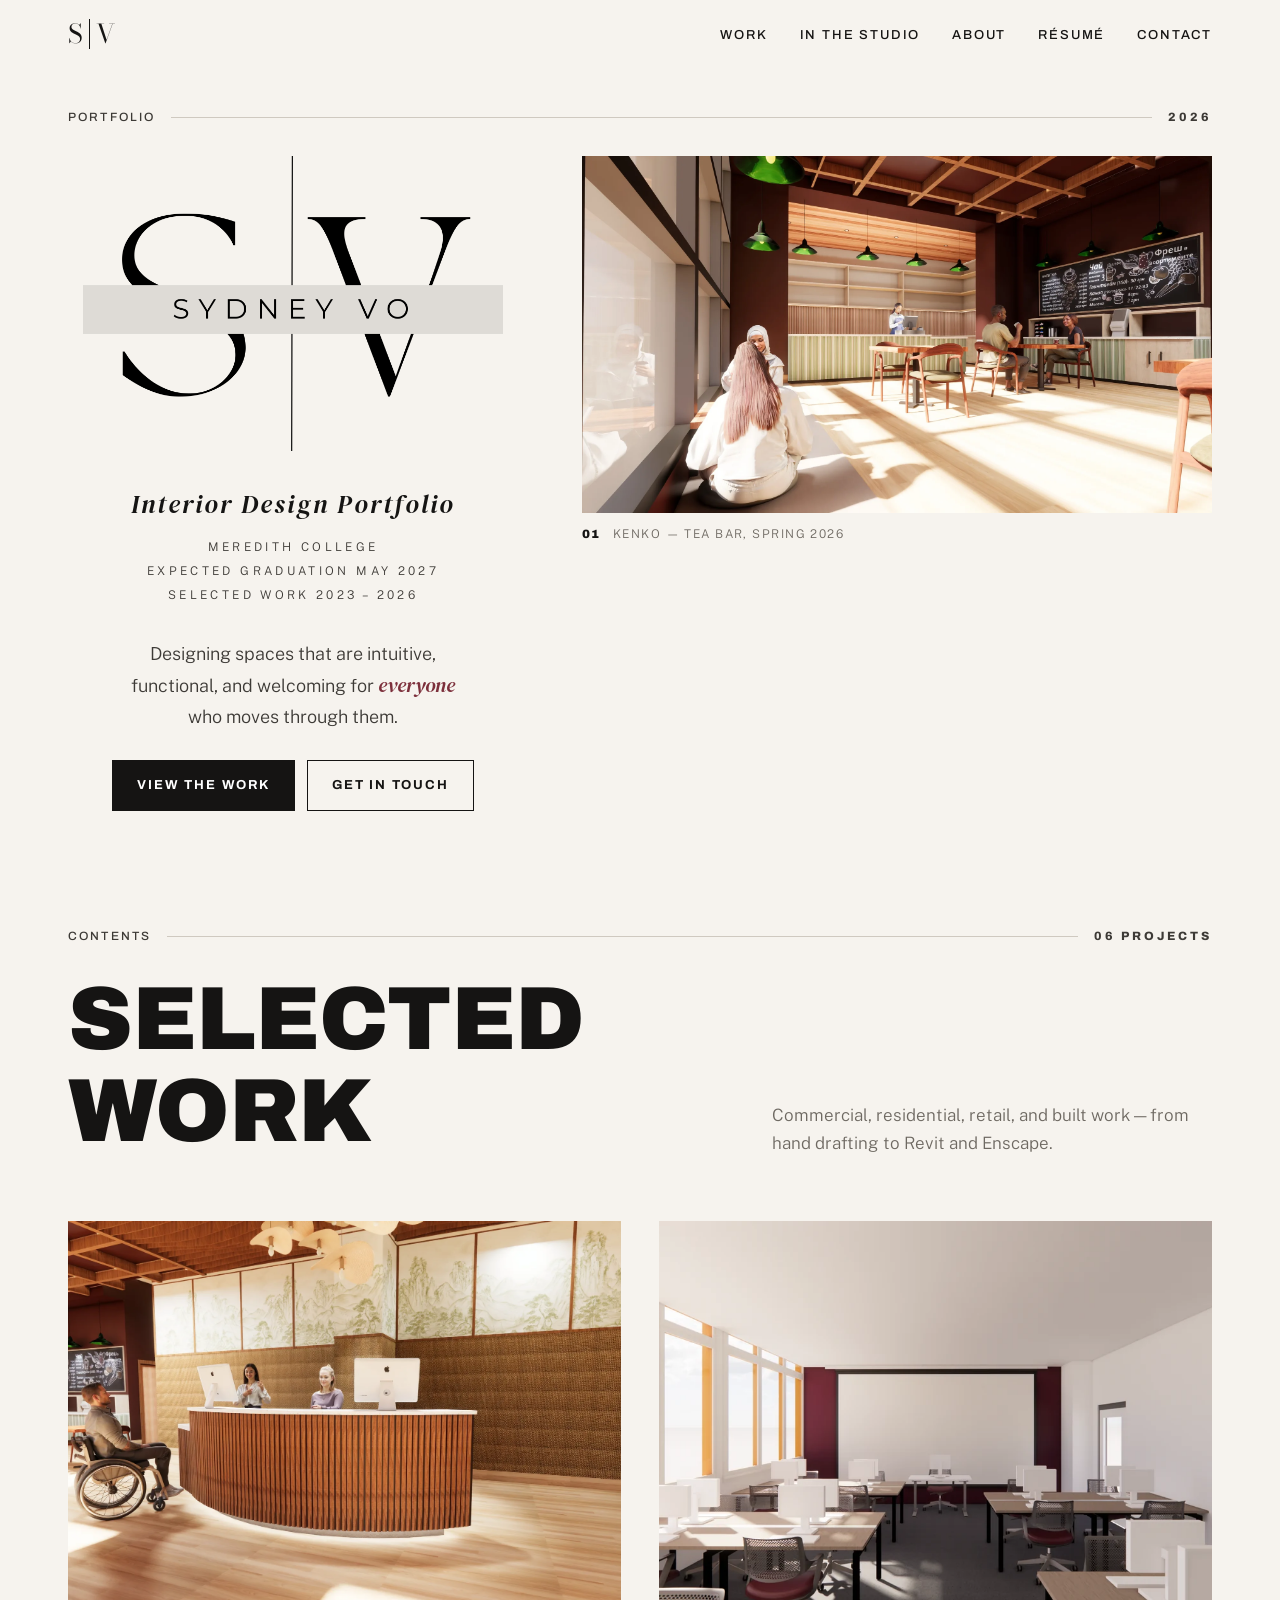
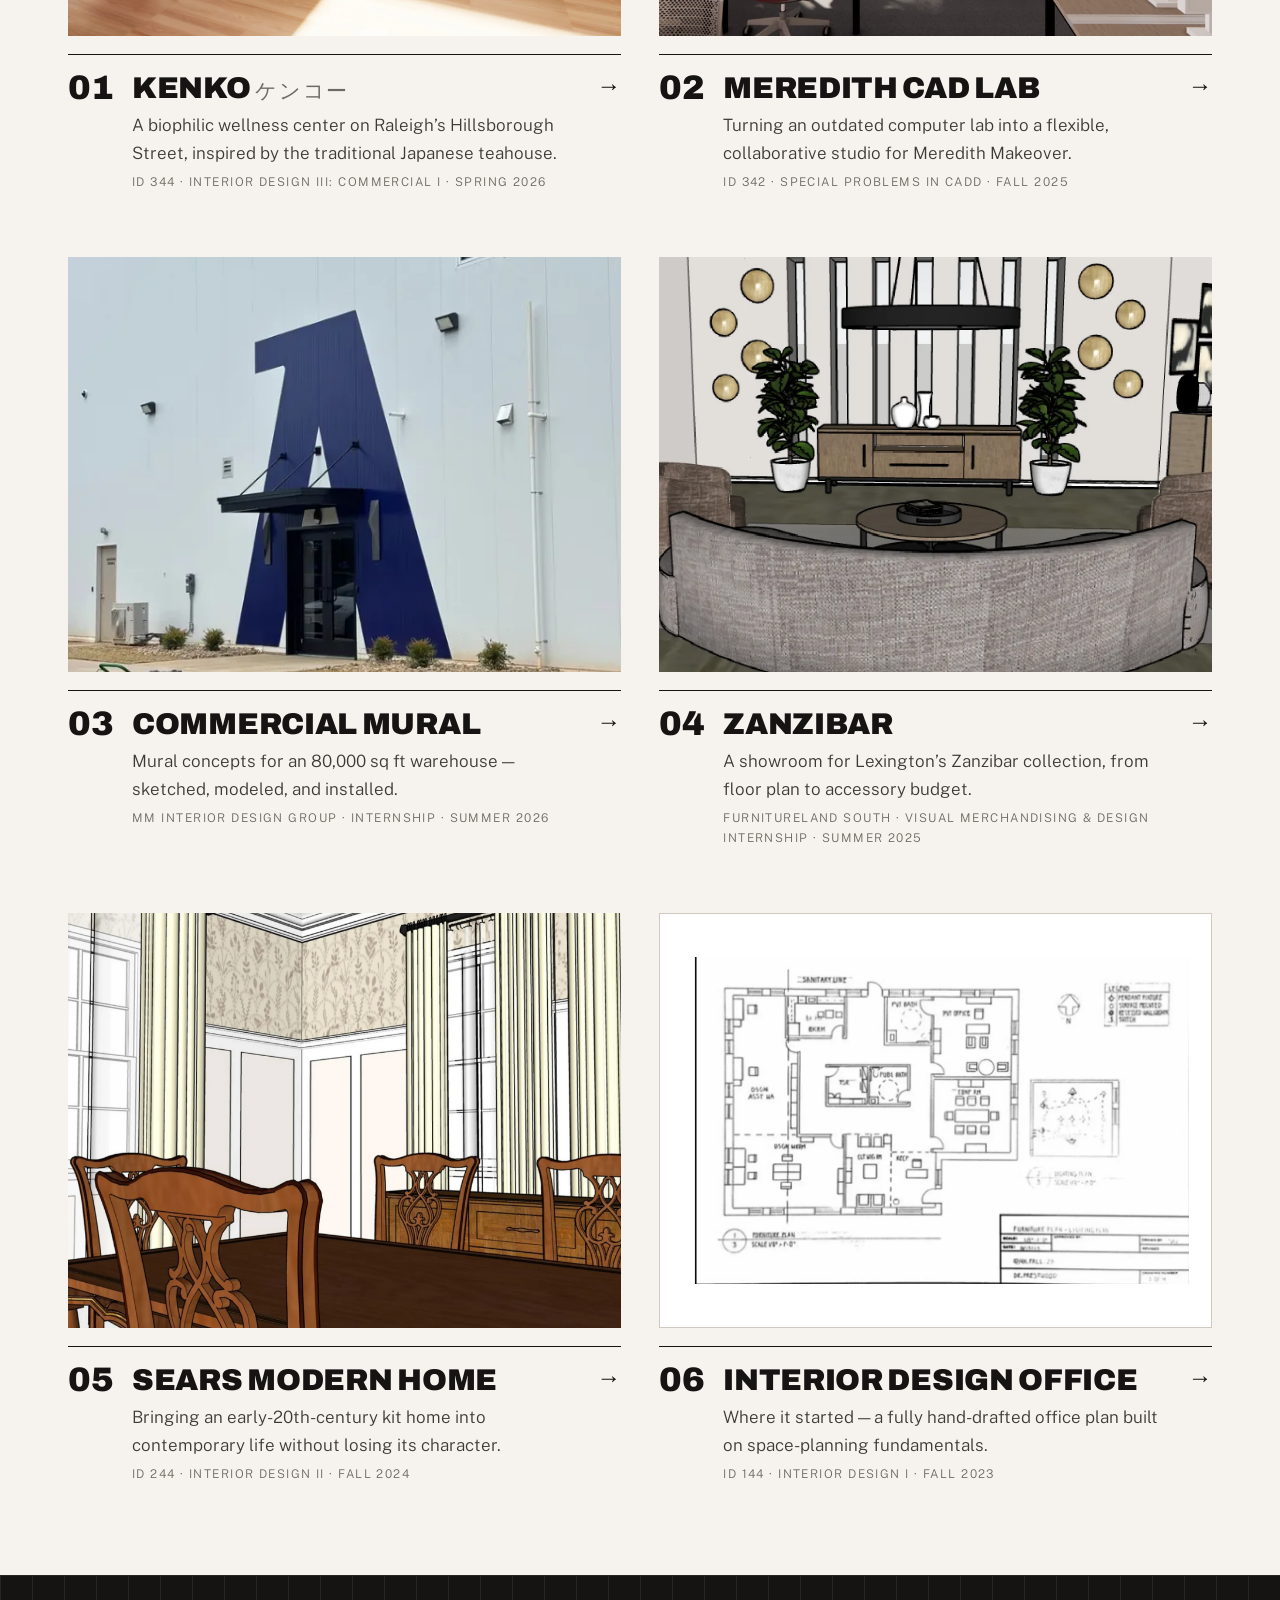
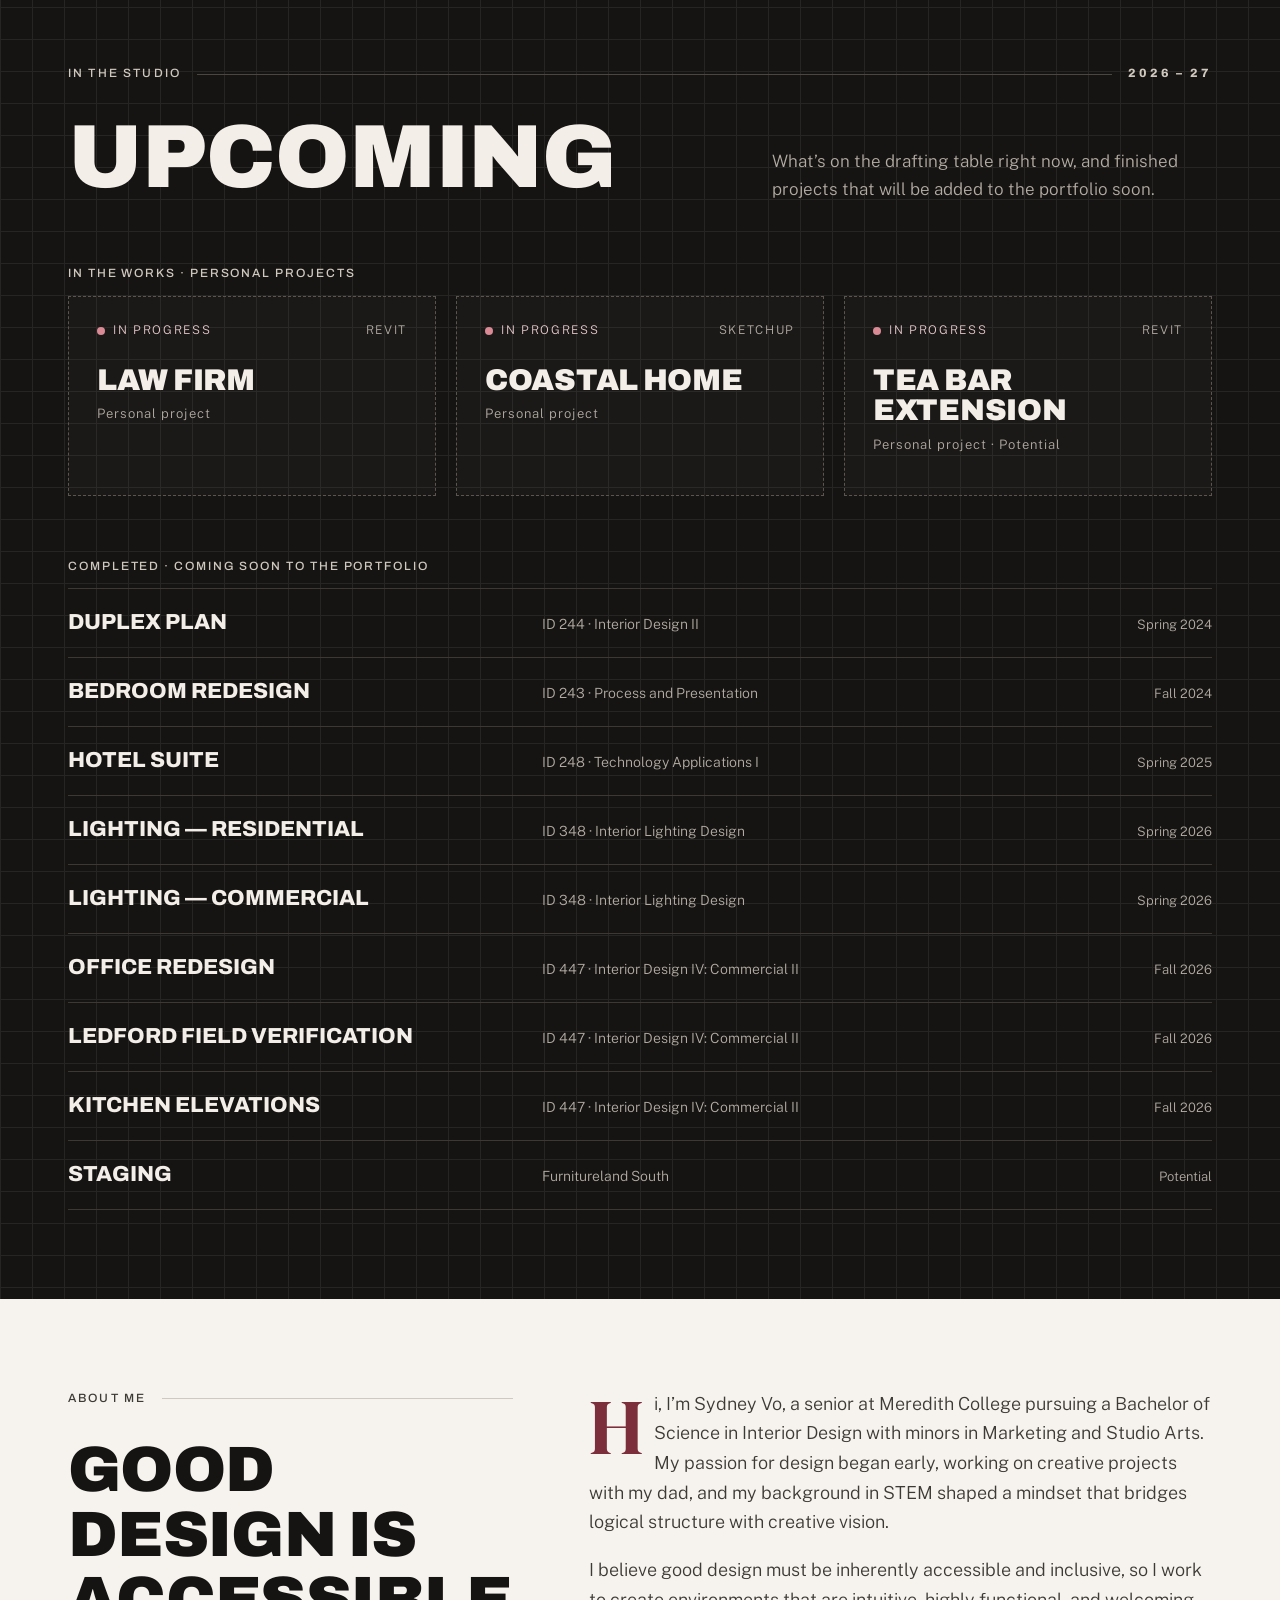
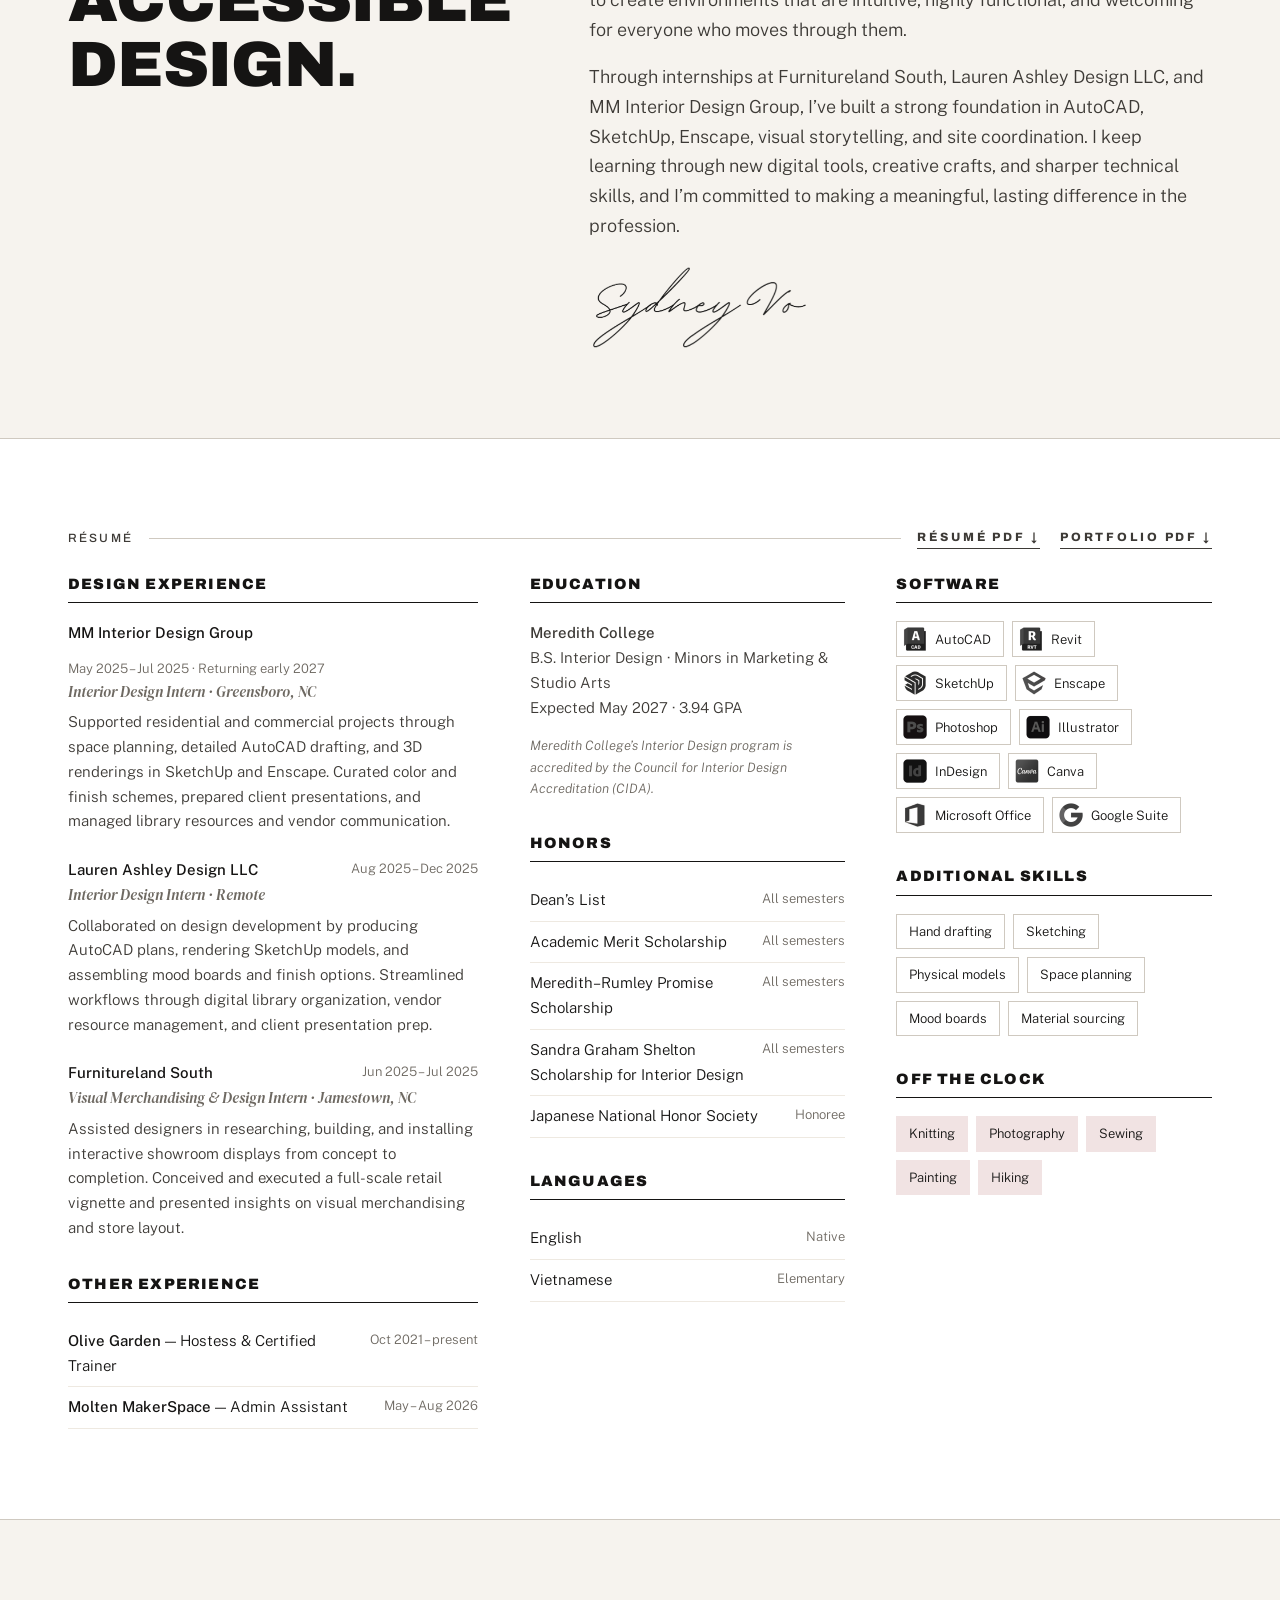
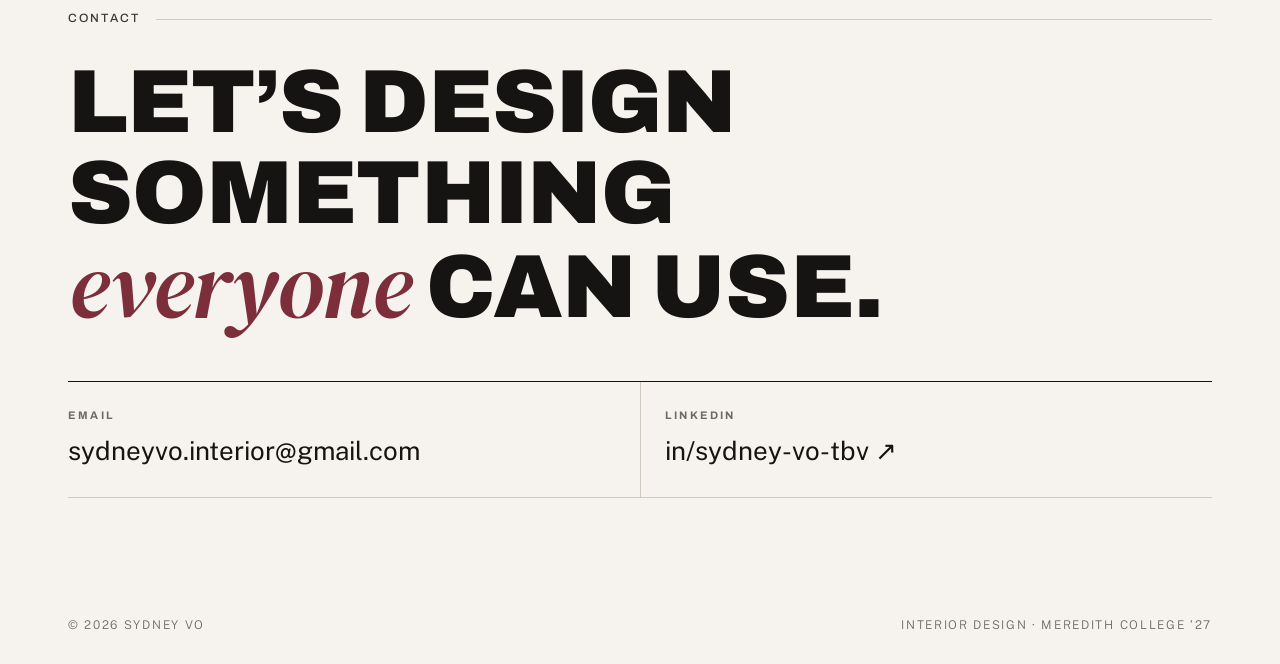
==== commit 15aa69b6: "Apply Sydney's 10/06 feedback - Home project cards back to the previous uniform style; all six cards" ====
--- a/index.html
+++ b/index.html
@@ -75,11 +75,11 @@
         <div class="rule-label"><span>In the studio</span><i></i><b>2026 – 27</b></div>
         <header class="section-head">
           <h2>Upcoming</h2>
-          <p>What’s on the drafting table right now, and finished work whose case studies are on the way.</p>
+          <p>What’s on the drafting table right now, and finished projects that will be added to the portfolio soon.</p>
         </header>
         <h3 class="studio-sub">In the works · personal projects</h3>
         <div class="studio-grid" id="studio-grid"><!-- rendered from assets/projects.js --></div>
-        <h3 class="studio-sub">Completed · case studies coming soon</h3>
+        <h3 class="studio-sub">Completed · coming soon to the portfolio</h3>
         <ul class="studio-list" id="studio-list"><!-- rendered from assets/projects.js --></ul>
       </div>
     </section>
--- a/styles.css
+++ b/styles.css
@@ -124,12 +124,10 @@
 #work { padding-top: 0; }
 .work-grid { display: grid; grid-template-columns: repeat(2, minmax(0, 1fr)); gap: clamp(40px, 5vw, 72px) clamp(20px, 3vw, 40px); }
 .work-card { text-decoration: none; display: block; }
-.work-card.is-feature { grid-column: 1 / -1; }
-/* an odd card out at the end spans the row, image beside text */
-.work-media { overflow: hidden; background: var(--paper-2); }
-.work-media img { width: 100%; height: auto; transition: transform .9s var(--ease), filter .6s; }
-.work-media.is-drawing { background: none; }
-.work-media.is-drawing img { mix-blend-mode: multiply; }
+.work-media { overflow: hidden; background: var(--paper-2); aspect-ratio: 4 / 3; }
+.work-media img { width: 100%; height: 100%; object-fit: cover; transition: transform .9s var(--ease), filter .6s; }
+.work-media.is-drawing { background: #fff; border: 1px solid var(--rule); }
+.work-media.is-drawing img { object-fit: contain; padding: 4%; mix-blend-mode: multiply; }
 .work-card:hover .work-media img { transform: scale(1.035); }
 .work-info { display: grid; grid-template-columns: auto minmax(0, 1fr) auto; gap: 18px; align-items: start; padding-top: 18px; border-top: 1px solid var(--ink); margin-top: 18px; }
 .work-num { font-family: var(--f-display); font-weight: 900; font-size: 34px; line-height: .9; }
@@ -236,17 +234,20 @@
 .facts dd { margin: 0; font-size: 15px; }
 .case-hero { margin-top: 0; margin-bottom: clamp(40px, 5vw, 64px); }
 .case-hero figcaption { margin-top: 12px; }
-.case-hero img { width: 100%; max-height: 82vh; object-fit: contain; cursor: zoom-in; }
-.case-hero.is-drawing img, figure.is-drawing img { object-fit: contain; background: #fff; border: 1px solid var(--rule); padding: 3%; }
+.case-hero img { width: 100%; height: auto; cursor: zoom-in; }
+.case-hero.is-drawing img, figure.is-drawing img { mix-blend-mode: multiply; }
 .eyebrow { font-family: var(--f-display); font-size: 13px; font-weight: 800; letter-spacing: .2em; margin-bottom: 20px; }
 .case-intro, .case-concept, .case-drivers, .case-process, .case-gallery, .case-boards { margin-bottom: clamp(40px, 5vw, 72px); }
 .case-intro { display: grid; grid-template-columns: minmax(0, 4fr) minmax(0, 8fr); gap: 32px; }
 .case-text p { font-size: clamp(18px, 1.6vw, 21px); color: var(--ink-2); max-width: 62ch; }
-.case-concept.has-materials { display: grid; grid-template-columns: minmax(0, 7fr) minmax(0, 5fr); gap: clamp(32px, 5vw, 72px); align-items: start; }
-.materials { list-style: none; margin: 0; padding: 0; display: grid; grid-template-columns: repeat(auto-fill, minmax(110px, 1fr)); gap: 24px 20px; }
-.materials li { display: flex; flex-direction: column; gap: 2px; font-size: 13px; color: var(--muted); }
-.materials strong { font-size: 15px; color: var(--ink); font-weight: 500; }
-.swatch { display: block; aspect-ratio: 1; border-radius: 50%; background-size: cover; background-position: center; margin-bottom: 12px; box-shadow: inset 0 0 0 1px rgba(20,20,20,.08); }
+.case-concept.has-materials { display: grid; grid-template-columns: minmax(0, 6fr) minmax(0, 6fr); gap: clamp(32px, 5vw, 72px); align-items: start; }
+.case-concept.has-materials { align-items: center; }
+.finishes { display: grid; grid-template-columns: minmax(150px, 1fr) minmax(0, 1.4fr); gap: 28px; align-items: center; }
+.finishes img { width: 100%; max-width: 320px; height: auto; }
+.finishes ul { list-style: none; margin: 0; padding: 0; }
+.finishes li { padding: 10px 0; border-bottom: 1px solid var(--rule); font-size: 15px; }
+.finishes li:first-child { border-top: 1px solid var(--rule); }
+.finishes li span { display: block; font-size: 13px; color: var(--muted); }
 .case-concept blockquote { margin: 0; font-family: var(--f-accent); font-size: clamp(20px, 2.2vw, 28px); line-height: 1.45; max-width: 46ch; border-left: 2px solid var(--accent); padding-left: clamp(18px, 3vw, 40px); }
 .case-drivers ul { list-style: none; margin: 0; padding: 0; display: grid; grid-template-columns: repeat(auto-fit, minmax(220px, 1fr)); gap: 0; border-top: 1px solid var(--ink); }
 .case-drivers li { padding: 22px 22px 22px 0; border-bottom: 1px solid var(--rule); }
@@ -259,9 +260,10 @@
 .case-process li::before { content: counter(step, decimal-leading-zero); font-family: var(--f-display); font-weight: 900; font-size: 28px; line-height: 1; }
 .case-process h3 { font-size: 17px; letter-spacing: .04em; }
 .case-process p { margin: 0; color: var(--ink-2); }
-.step-media { grid-column: 2 / -1; display: flex; flex-wrap: wrap; gap: 24px 40px; margin-top: 16px; align-items: flex-end; }
-.step-media figure { margin: 0; flex: 0 1 auto; max-width: 100%; }
-.step-media img { display: block; width: auto; max-width: 100%; max-height: 520px; height: auto; mix-blend-mode: multiply; cursor: zoom-in; }
+.step-media { grid-column: 2 / -1; display: grid; grid-template-columns: repeat(2, minmax(0, 1fr)); gap: 24px 32px; margin-top: 16px; align-items: start; max-width: 760px; }
+.step-media figure { margin: 0; }
+.step-media figure.is-wide { grid-column: 1 / -1; }
+.step-media img { display: block; width: 100%; height: auto; mix-blend-mode: multiply; cursor: zoom-in; }
 .step-media figcaption { font-size: 13px; margin-top: 8px; }
 .gallery { display: grid; grid-template-columns: repeat(2, minmax(0, 1fr)); gap: 24px; }
 .gallery figure { margin: 0; }
@@ -323,6 +325,7 @@
   .step-media { grid-column: 1 / -1; }
   .gallery, .boards { grid-template-columns: 1fr; }
   .case-concept.has-materials { grid-template-columns: 1fr; }
+  .step-media { grid-template-columns: 1fr; }
 }
 @media (max-width: 640px) {
   body { font-size: 16px; }
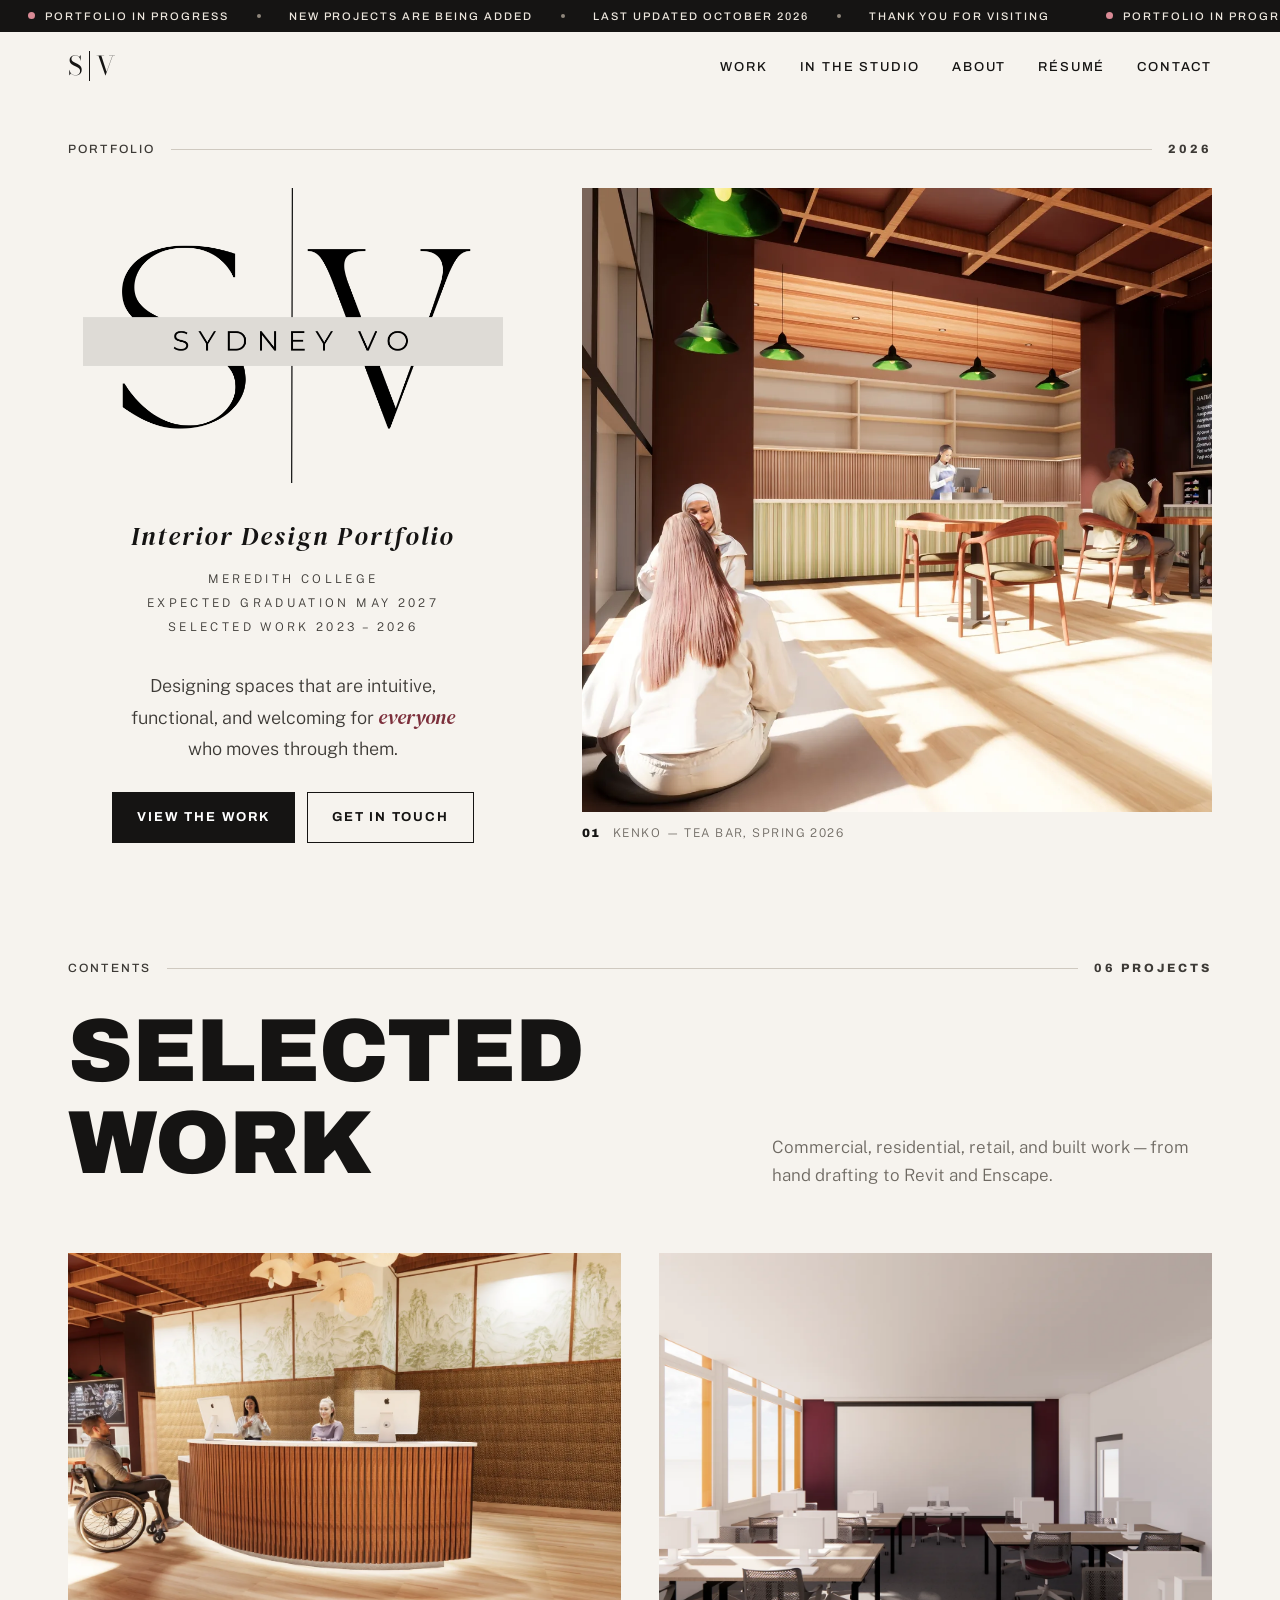
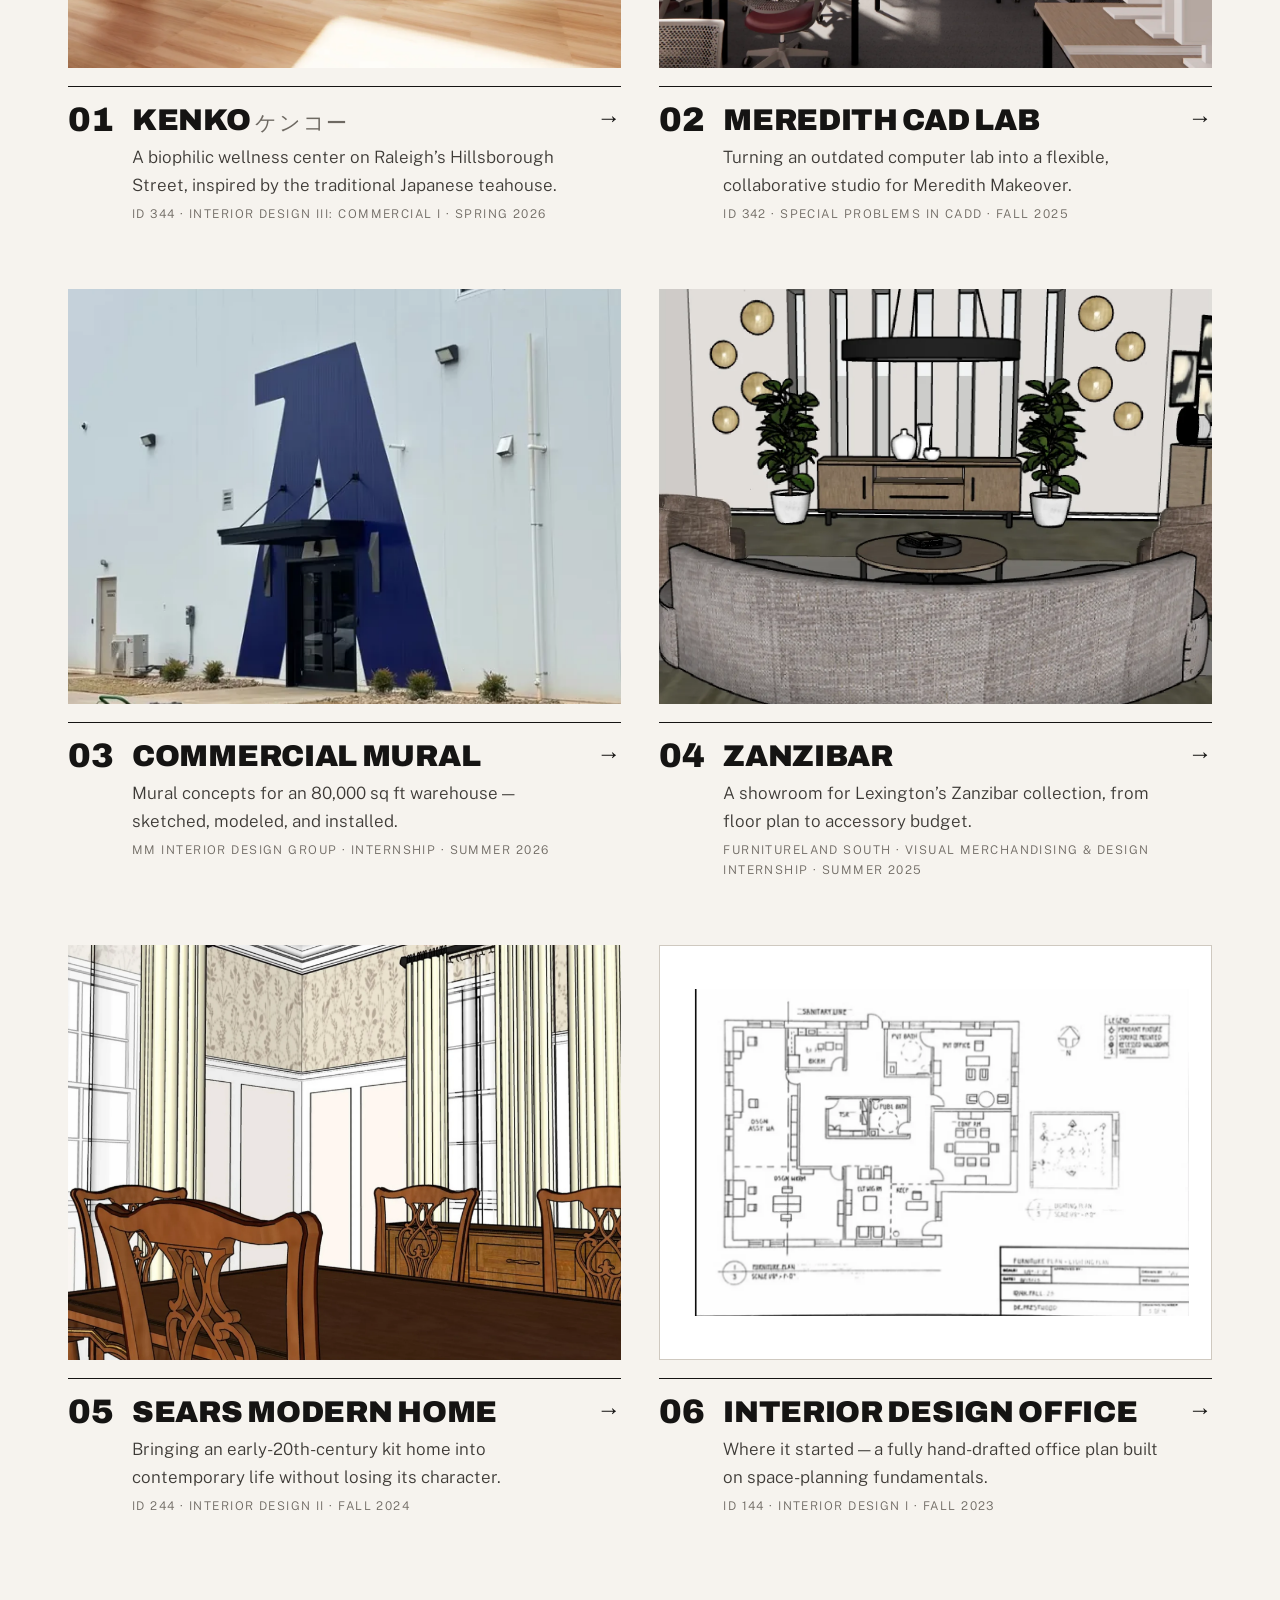
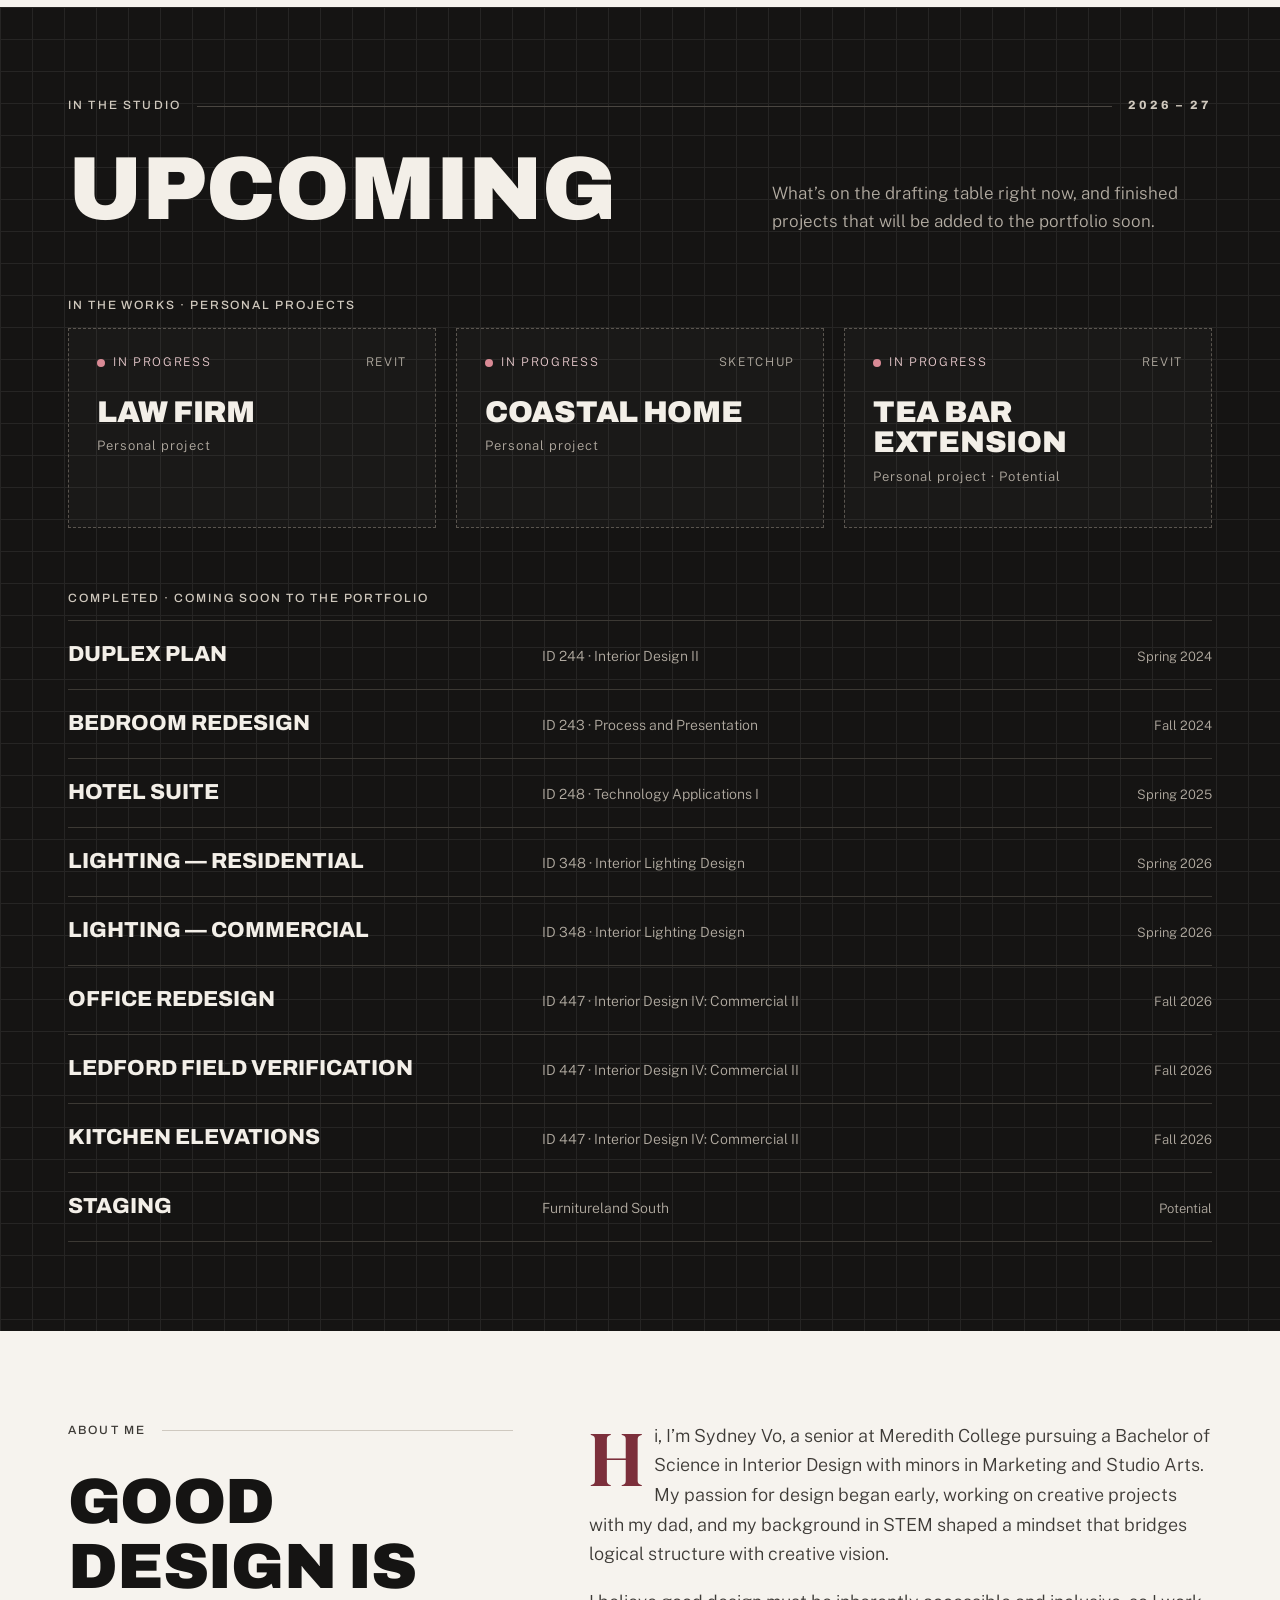
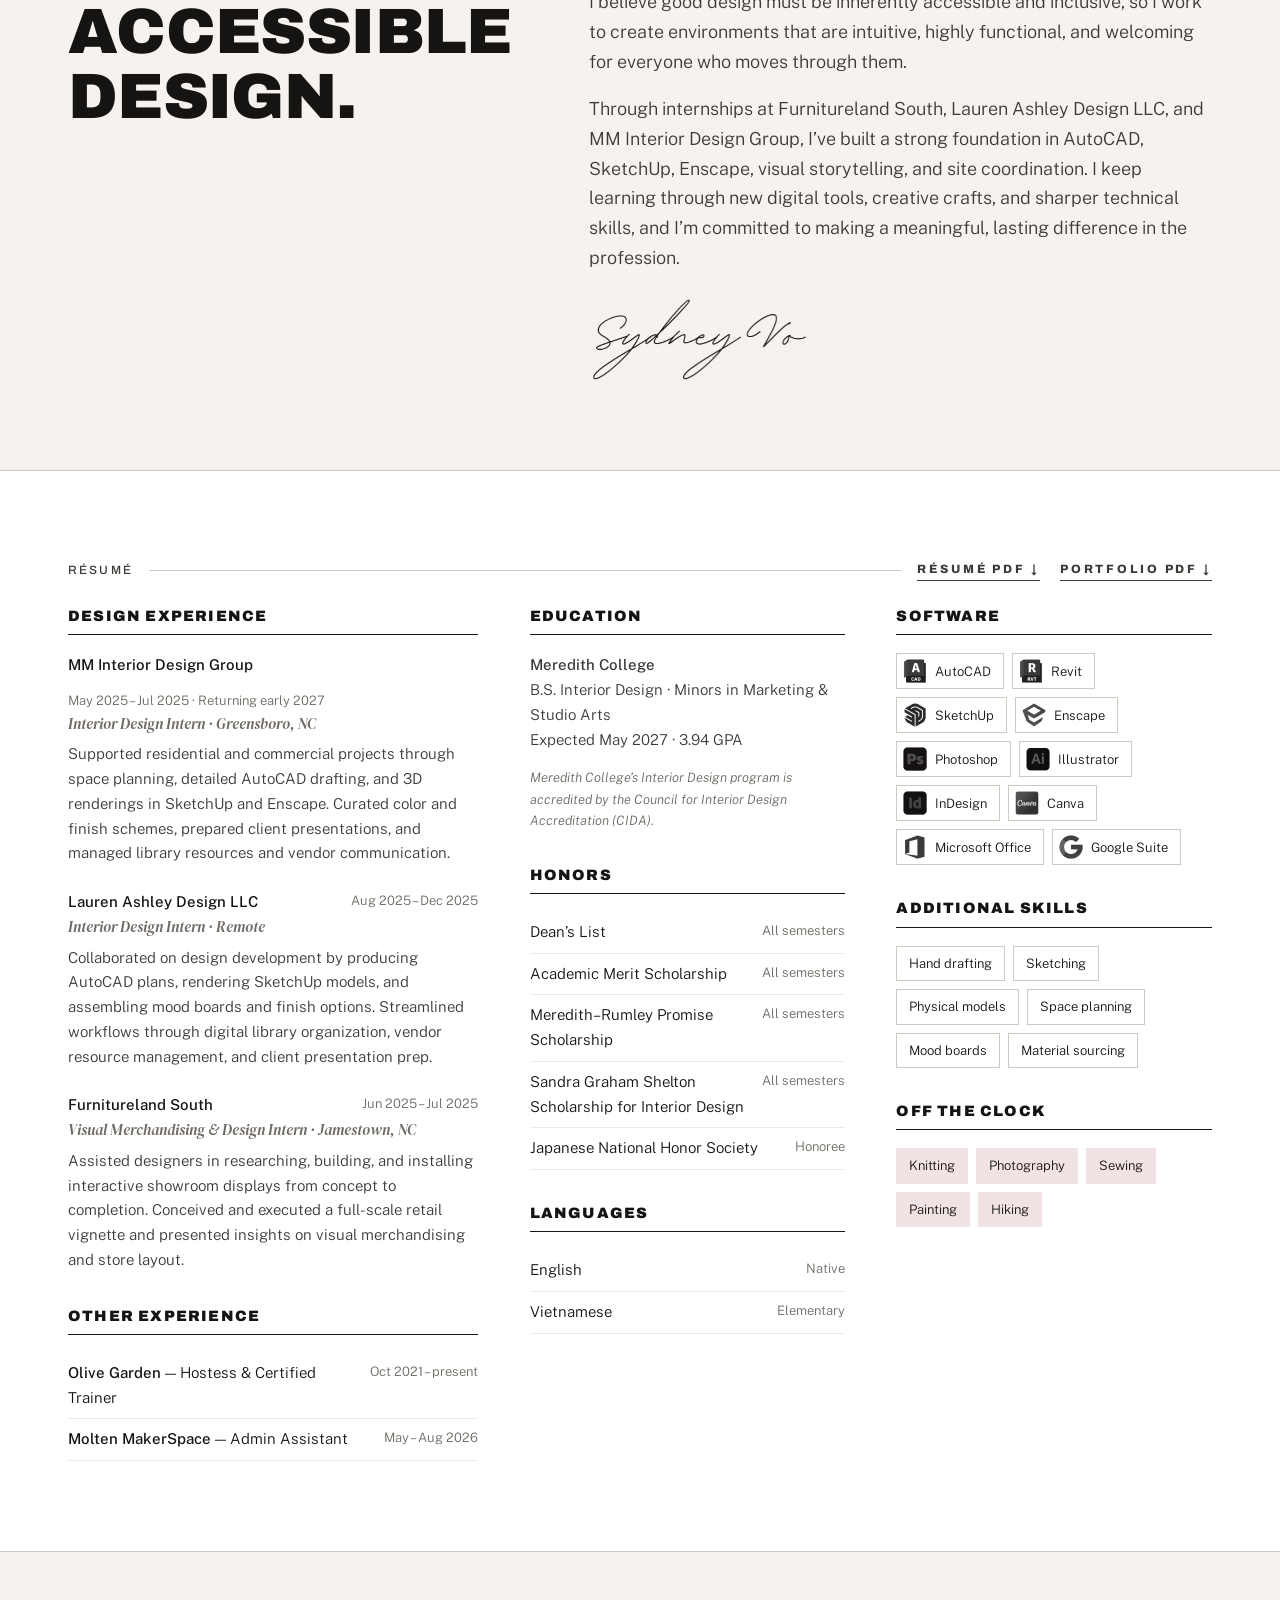
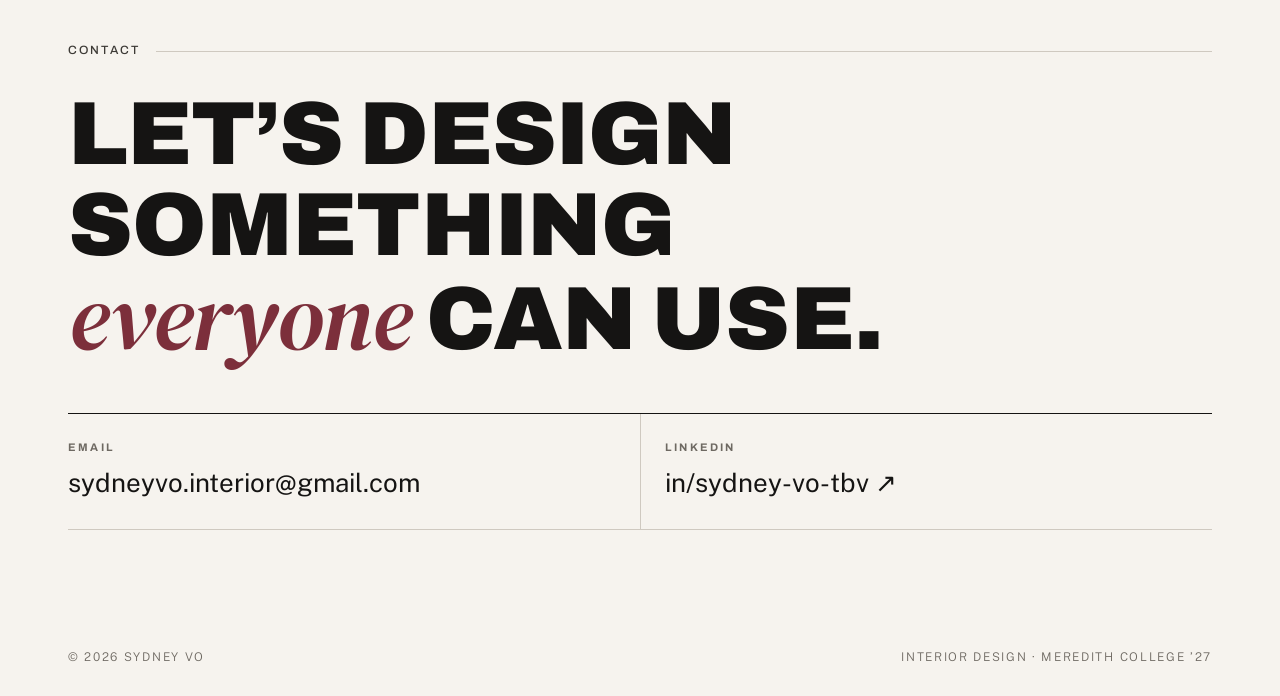
==== commit ec083980: "Apply Sydney's Kenko and CAD Lab feedback; add WIP ticker - Captions in each process row now line up" ====
--- a/index.html
+++ b/index.html
@@ -17,6 +17,12 @@
   <a class="skip-link" href="#main">Skip to content</a>
 
   <header class="site-header">
+    <div class="wip-bar" role="status" aria-label="Portfolio in progress: new projects are being added.">
+      <div class="wip-track" aria-hidden="true">
+        <span class="wip-group"><span><i></i>Portfolio in progress</span><span>New projects are being added</span><span>Last updated October 2026</span><span>Thank you for visiting</span></span>
+        <span class="wip-group"><span><i></i>Portfolio in progress</span><span>New projects are being added</span><span>Last updated October 2026</span><span>Thank you for visiting</span></span>
+      </div>
+    </div>
     <div class="header-inner">
       <a href="#top" class="logo" aria-label="Sydney Vo — home"><span>S</span><i aria-hidden="true"></i><span>V</span></a>
       <nav class="nav" id="mobile-nav" aria-label="Main">
--- a/styles.css
+++ b/styles.css
@@ -23,7 +23,8 @@
 
   --gutter: clamp(16px, 4vw, 48px);
   --max: 1240px;
-  --header-h: 68px;
+  --bar-h: 32px;
+  --header-h: calc(68px + var(--bar-h));
   --ease: cubic-bezier(.2, .7, .2, 1);
 }
 
@@ -87,7 +88,16 @@
   border-bottom: 1px solid transparent; transition: border-color .3s, box-shadow .3s;
 }
 .site-header.is-scrolled { border-bottom-color: var(--rule); box-shadow: 0 6px 18px rgba(21,20,19,.06); }
-.header-inner { max-width: var(--max); margin: 0 auto; height: 100%; padding: 0 var(--gutter); display: flex; align-items: center; justify-content: space-between; }
+/* Work-in-progress ticker at the very top of the header */
+.wip-bar { height: var(--bar-h); overflow: hidden; background: var(--ink); color: #EDE7DE; display: flex; align-items: center; font-family: var(--f-display); font-size: 11px; font-weight: 500; letter-spacing: .18em; text-transform: uppercase; }
+.wip-track { display: flex; width: max-content; animation: wip-scroll 38s linear infinite; }
+.wip-bar:hover .wip-track { animation-play-state: paused; }
+.wip-group { display: flex; flex-shrink: 0; }
+.wip-group > span { display: inline-flex; align-items: center; gap: 10px; padding: 0 28px; white-space: nowrap; }
+.wip-group > span + span::before { content: ''; width: 4px; height: 4px; border-radius: 50%; background: #8F877C; margin-right: 18px; margin-left: -28px; }
+.wip-group i { width: 7px; height: 7px; border-radius: 50%; background: #D98A95; animation: pulse 2.2s infinite; }
+@keyframes wip-scroll { from { transform: translateX(0); } to { transform: translateX(-50%); } }
+.header-inner { max-width: var(--max); margin: 0 auto; height: calc(100% - var(--bar-h)); padding: 0 var(--gutter); display: flex; align-items: center; justify-content: space-between; }
 .logo { display: inline-flex; align-items: center; gap: 6px; text-decoration: none; font-family: var(--f-serif); font-size: 26px; line-height: 1; }
 .logo i { width: 1px; height: 30px; background: var(--ink); }
 .nav ul { display: flex; gap: 32px; list-style: none; margin: 0; padding: 0; }
@@ -101,7 +111,7 @@
 
 /* ---------- Cover ---------- */
 .cover { padding: 40px 0 clamp(64px, 9vw, 120px); }
-.cover-grid { display: grid; grid-template-columns: minmax(0, 5fr) minmax(0, 7fr); gap: clamp(32px, 5vw, 80px); align-items: start; }
+.cover-grid { display: grid; grid-template-columns: minmax(0, 5fr) minmax(0, 7fr); gap: clamp(32px, 5vw, 80px); align-items: stretch; }
 .cover-mark { text-align: center; }
 .logo-mark { display: block; width: min(100%, 420px); height: auto; margin: 0 auto 32px; mix-blend-mode: multiply; }
 .cover-kicker { font-family: var(--f-accent); font-style: italic; font-size: clamp(20px, 2vw, 26px); letter-spacing: .08em; margin-bottom: 10px; }
@@ -109,8 +119,8 @@
 .cover-lede { max-width: 30ch; margin: 0 auto 28px; font-size: 18px; color: var(--ink-2); }
 .cover-lede em { color: var(--accent); font-size: 1.12em; }
 .cover-actions { display: flex; gap: 12px; justify-content: center; flex-wrap: wrap; }
-.cover-image { margin: 0; }
-.cover-image img { width: 100%; height: auto; }
+.cover-image { margin: 0; display: flex; flex-direction: column; }
+.cover-image img { width: 100%; flex: 1; min-height: 0; object-fit: cover; object-position: 40% 50%; }
 .cover-image figcaption { display: flex; gap: 12px; margin-top: 12px; font-size: 12px; letter-spacing: .12em; text-transform: uppercase; color: var(--muted); }
 .cover-image figcaption span { font-family: var(--f-display); font-weight: 900; color: var(--ink); }
 
@@ -242,12 +252,7 @@
 .case-text p { font-size: clamp(18px, 1.6vw, 21px); color: var(--ink-2); max-width: 62ch; }
 .case-concept.has-materials { display: grid; grid-template-columns: minmax(0, 6fr) minmax(0, 6fr); gap: clamp(32px, 5vw, 72px); align-items: start; }
 .case-concept.has-materials { align-items: center; }
-.finishes { display: grid; grid-template-columns: minmax(150px, 1fr) minmax(0, 1.4fr); gap: 28px; align-items: center; }
-.finishes img { width: 100%; max-width: 320px; height: auto; }
-.finishes ul { list-style: none; margin: 0; padding: 0; }
-.finishes li { padding: 10px 0; border-bottom: 1px solid var(--rule); font-size: 15px; }
-.finishes li:first-child { border-top: 1px solid var(--rule); }
-.finishes li span { display: block; font-size: 13px; color: var(--muted); }
+.finishes img { display: block; width: 100%; max-width: 340px; height: auto; }
 .case-concept blockquote { margin: 0; font-family: var(--f-accent); font-size: clamp(20px, 2.2vw, 28px); line-height: 1.45; max-width: 46ch; border-left: 2px solid var(--accent); padding-left: clamp(18px, 3vw, 40px); }
 .case-drivers ul { list-style: none; margin: 0; padding: 0; display: grid; grid-template-columns: repeat(auto-fit, minmax(220px, 1fr)); gap: 0; border-top: 1px solid var(--ink); }
 .case-drivers li { padding: 22px 22px 22px 0; border-bottom: 1px solid var(--rule); }
@@ -255,14 +260,27 @@
 .case-drivers strong { display: block; font-family: var(--f-display); font-weight: 800; text-transform: uppercase; font-size: 16px; margin-bottom: 8px; }
 .case-drivers p { font-size: 15px; color: var(--ink-2); margin: 0; }
 .case-process ol { list-style: none; margin: 0; padding: 0; counter-reset: step; }
-.case-process li { counter-increment: step; display: grid; grid-template-columns: 80px minmax(0, 3fr) minmax(0, 7fr); gap: 24px; padding: 24px 0; border-top: 1px solid var(--rule); align-items: baseline; }
-.case-process li:last-child { border-bottom: 1px solid var(--rule); }
-.case-process li::before { content: counter(step, decimal-leading-zero); font-family: var(--f-display); font-weight: 900; font-size: 28px; line-height: 1; }
+.case-process ol > li { counter-increment: step; display: grid; grid-template-columns: 80px minmax(0, 3fr) minmax(0, 7fr); gap: 24px; padding: 24px 0; border-top: 1px solid var(--rule); align-items: baseline; }
+.case-process ol > li:last-child { border-bottom: 1px solid var(--rule); }
+.case-process ol > li::before { content: counter(step, decimal-leading-zero); font-family: var(--f-display); font-weight: 900; font-size: 28px; line-height: 1; }
 .case-process h3 { font-size: 17px; letter-spacing: .04em; }
 .case-process p { margin: 0; color: var(--ink-2); }
-.step-media { grid-column: 2 / -1; display: grid; grid-template-columns: repeat(2, minmax(0, 1fr)); gap: 24px 32px; margin-top: 16px; align-items: start; max-width: 760px; }
+.step-media { grid-column: 2 / -1; display: grid; grid-template-columns: repeat(2, minmax(0, 1fr)); gap: 24px 32px; margin-top: 16px; align-items: end; max-width: 900px; }
 .step-media figure { margin: 0; }
 .step-media figure.is-wide { grid-column: 1 / -1; }
+.step-media figure.is-wide img { margin: 0 auto; }
+.step-media figure.is-tall { grid-column: 1 / -1; text-align: center; }
+.step-media figure.is-tall img { width: auto; max-width: 100%; max-height: 62vh; margin: 0 auto; }
+/* centred drawings: the caption takes the image's width so it sits right under it */
+.step-media figure.is-wide, .step-media figure.is-tall { display: table; margin: 0 auto; text-align: left; }
+.step-media figure.is-wide figcaption, .step-media figure.is-tall figcaption { display: table-caption; caption-side: bottom; }
+.step-row { grid-column: 1 / -1; display: grid; grid-template-columns: minmax(0, 1fr) minmax(0, 1fr) 150px; gap: 24px 28px; align-items: end; }
+.step-row .step-finishes { align-self: start; }
+.step-row figure { margin: 0; }
+.step-finishes h4 { margin: 0 0 12px; font-family: var(--f-display); font-size: 12px; font-weight: 700; letter-spacing: .18em; text-transform: uppercase; color: var(--muted); }
+.case-process .step-finishes ul { list-style: none; margin: 0; padding: 0; display: grid; grid-template-columns: repeat(2, minmax(0, 1fr)); gap: 14px 12px; }
+.case-process .step-finishes li { display: block; padding: 0; border: 0; font-size: 12px; line-height: 1.3; color: var(--ink-2); }
+.step-finishes img { display: block; width: 100%; aspect-ratio: 1; object-fit: cover; margin-bottom: 6px; box-shadow: 0 0 0 1px var(--rule); }
 .step-media img { display: block; width: 100%; height: auto; mix-blend-mode: multiply; cursor: zoom-in; }
 .step-media figcaption { font-size: 13px; margin-top: 8px; }
 .gallery { display: grid; grid-template-columns: repeat(2, minmax(0, 1fr)); gap: 24px; }
@@ -316,16 +334,19 @@
 
   .cover { padding-top: 24px; }
   .cover-grid { grid-template-columns: 1fr; }
+  .cover-image img { flex: none; height: auto; aspect-ratio: auto; }
   .section-head { grid-template-columns: 1fr; }
   .section-head p { justify-self: start; }
   .work-grid { grid-template-columns: 1fr; }
   .about-grid, .case-intro { grid-template-columns: 1fr; }
-  .case-process li { grid-template-columns: 48px minmax(0, 1fr); }
-  .case-process li p { grid-column: 2; }
+  .case-process ol > li { grid-template-columns: 48px minmax(0, 1fr); }
+  .case-process ol > li > p { grid-column: 2; }
   .step-media { grid-column: 1 / -1; }
   .gallery, .boards { grid-template-columns: 1fr; }
   .case-concept.has-materials { grid-template-columns: 1fr; }
   .step-media { grid-template-columns: 1fr; }
+  .step-row { grid-template-columns: 1fr; }
+  .step-finishes ul { grid-template-columns: repeat(3, 90px); }
 }
 @media (max-width: 640px) {
   body { font-size: 16px; }
@@ -341,6 +362,7 @@
   .lb-prev, .lb-next { top: auto; bottom: 4px; transform: none; }
 }
 @media (prefers-reduced-motion: reduce) {
+  .wip-track { animation: none !important; }
   html { scroll-behavior: auto; }
   *, *::before, *::after { transition: none !important; animation: none !important; }
 }
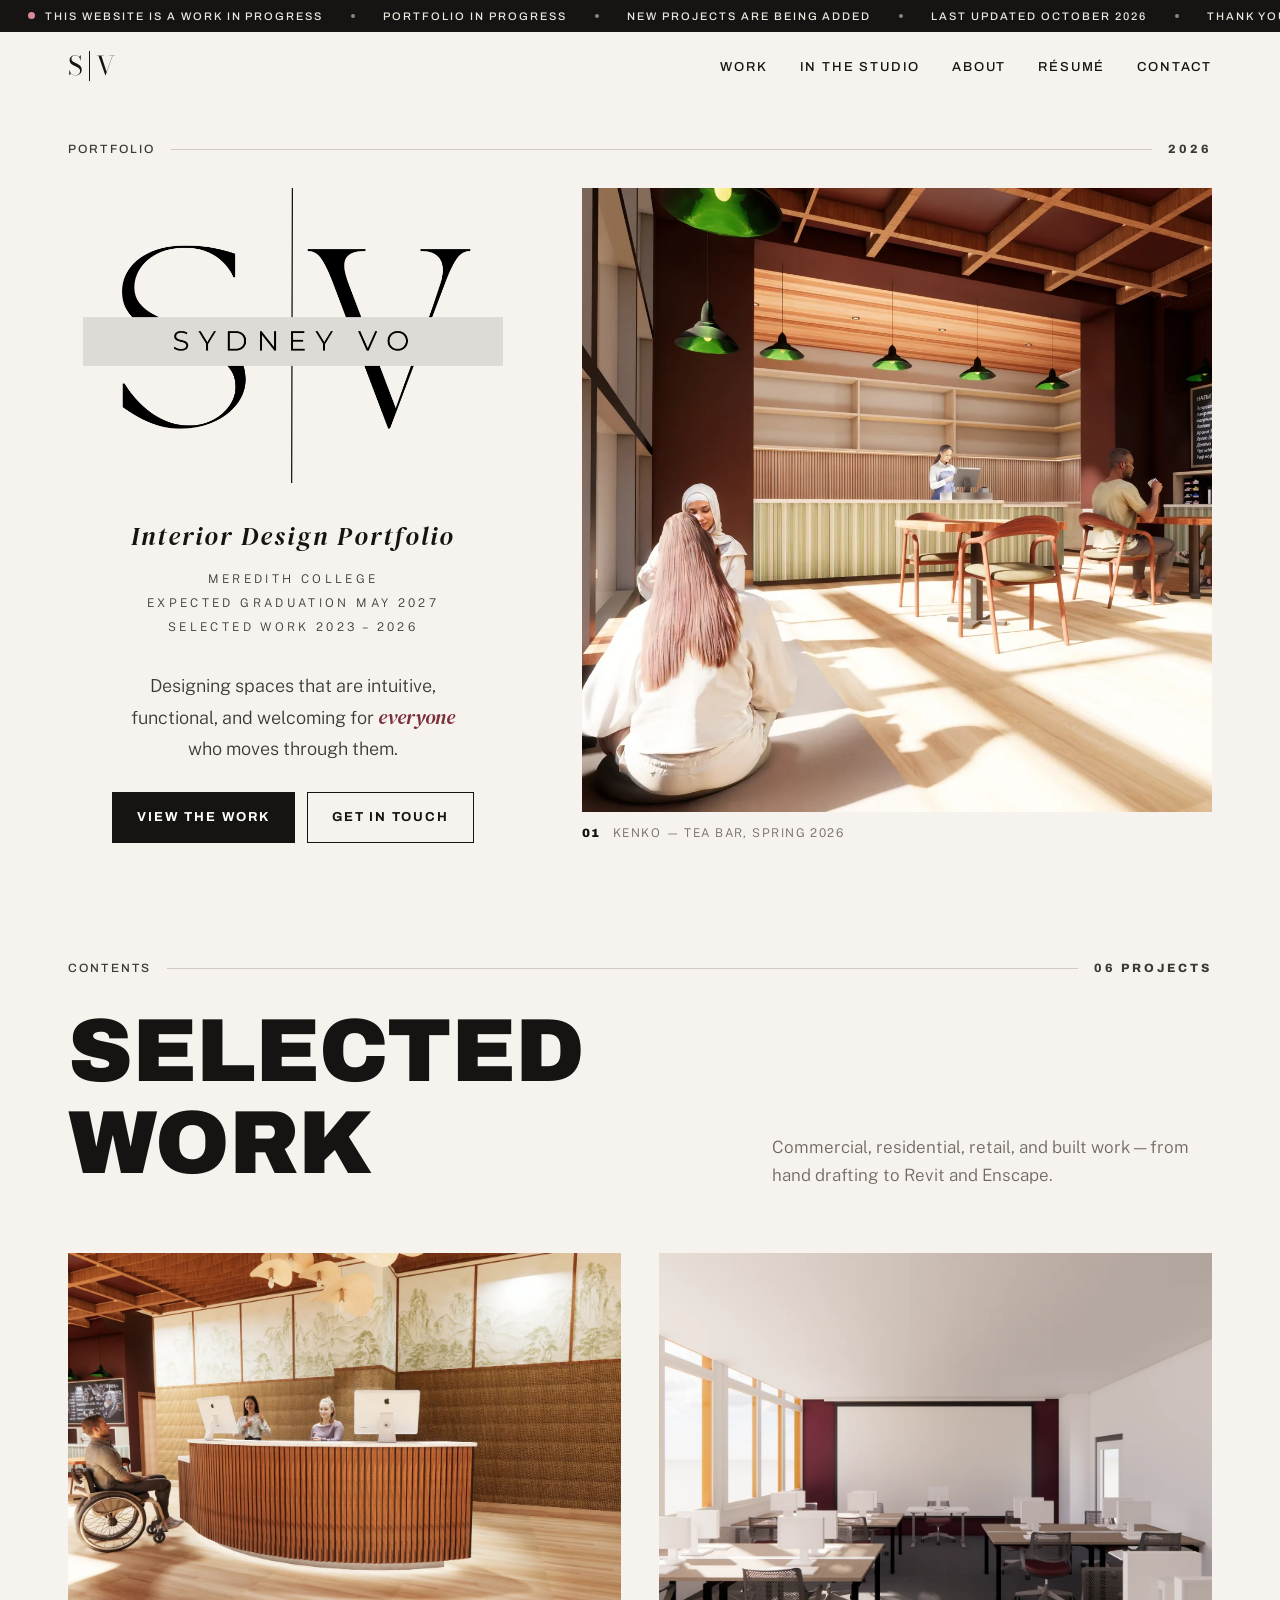
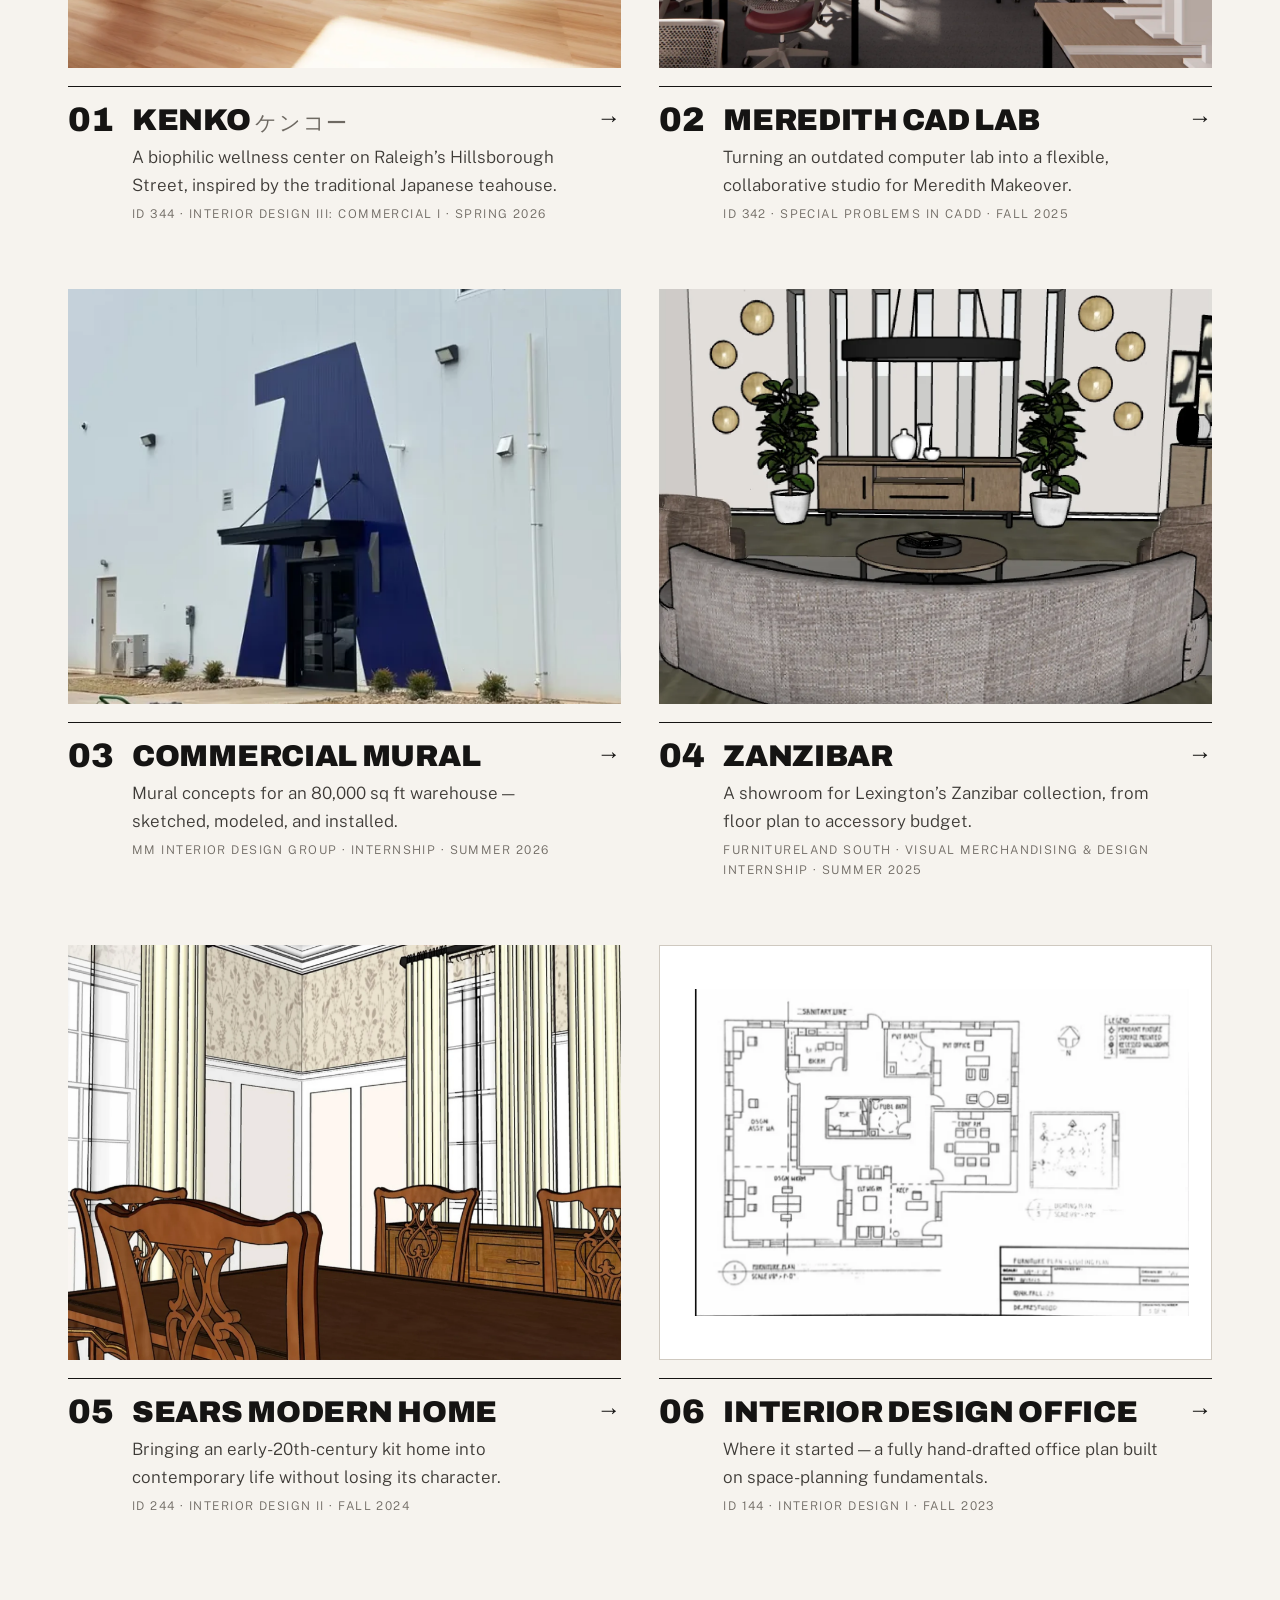
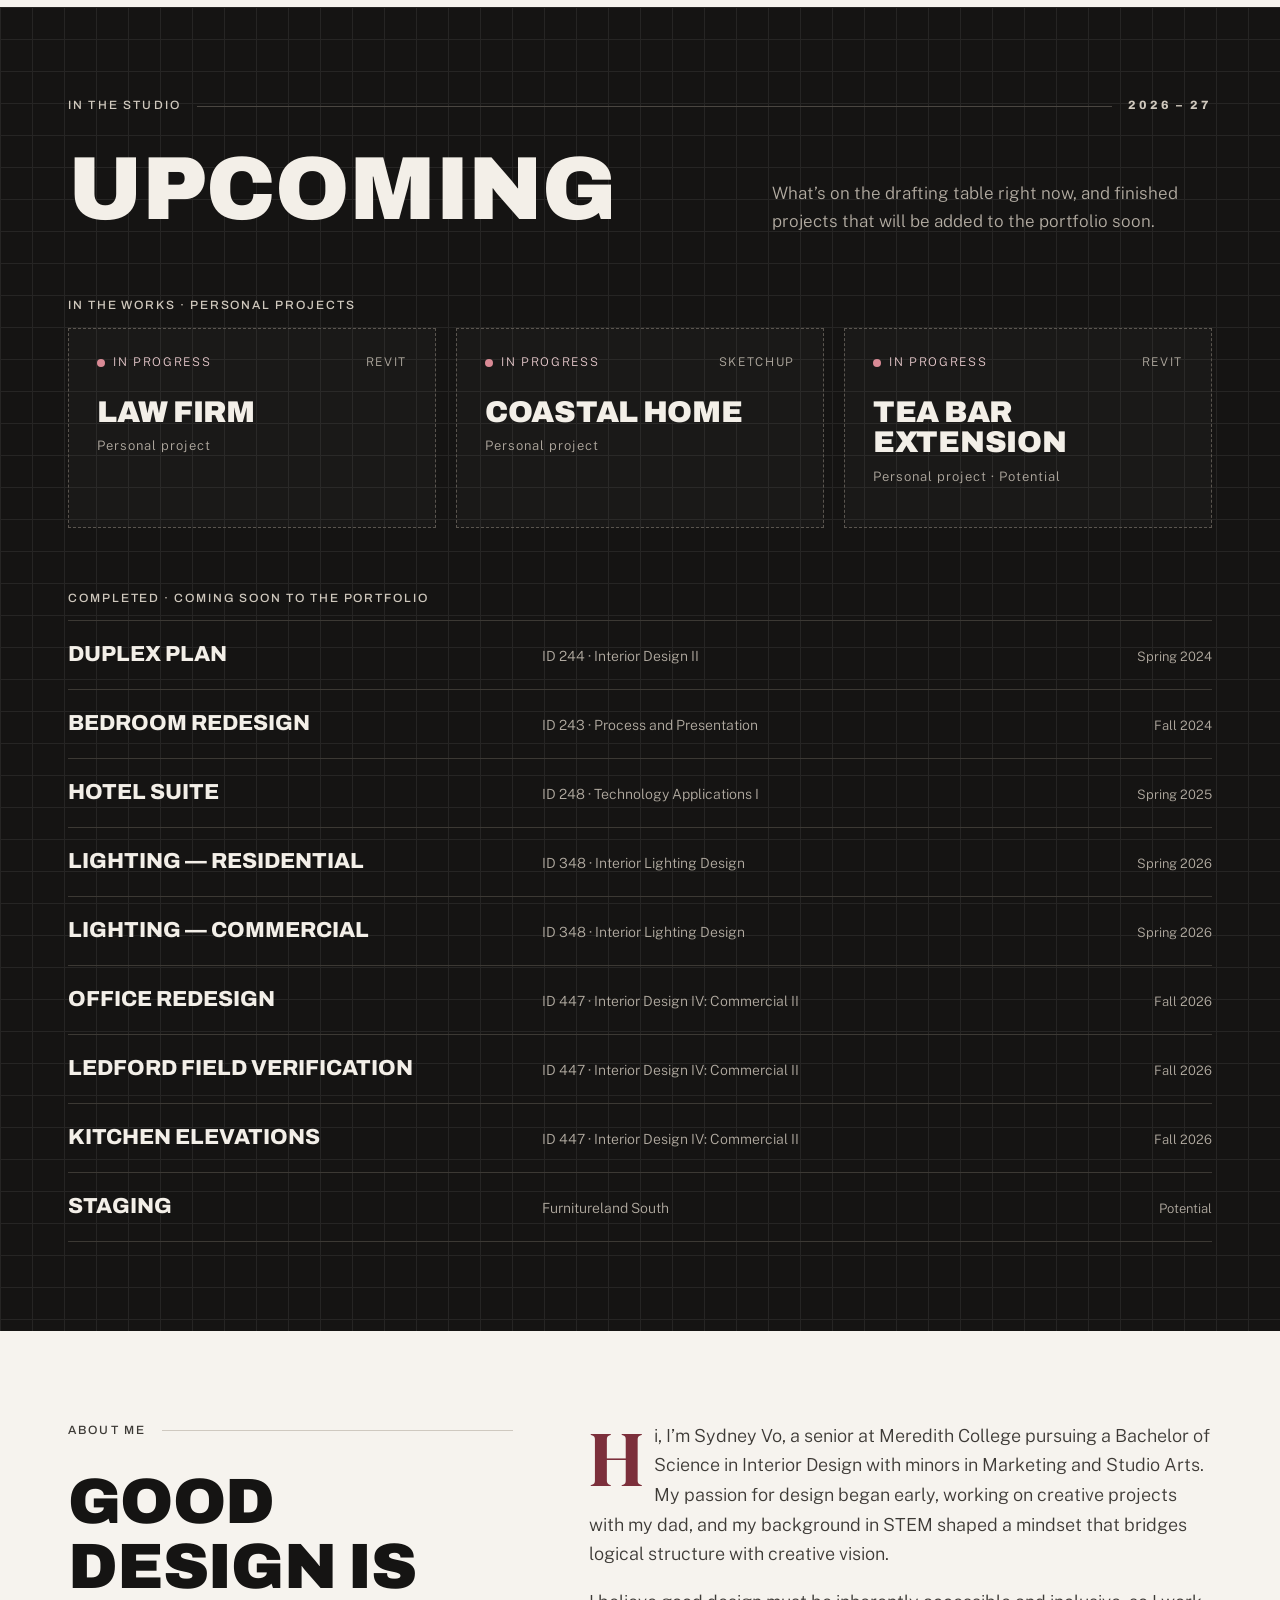
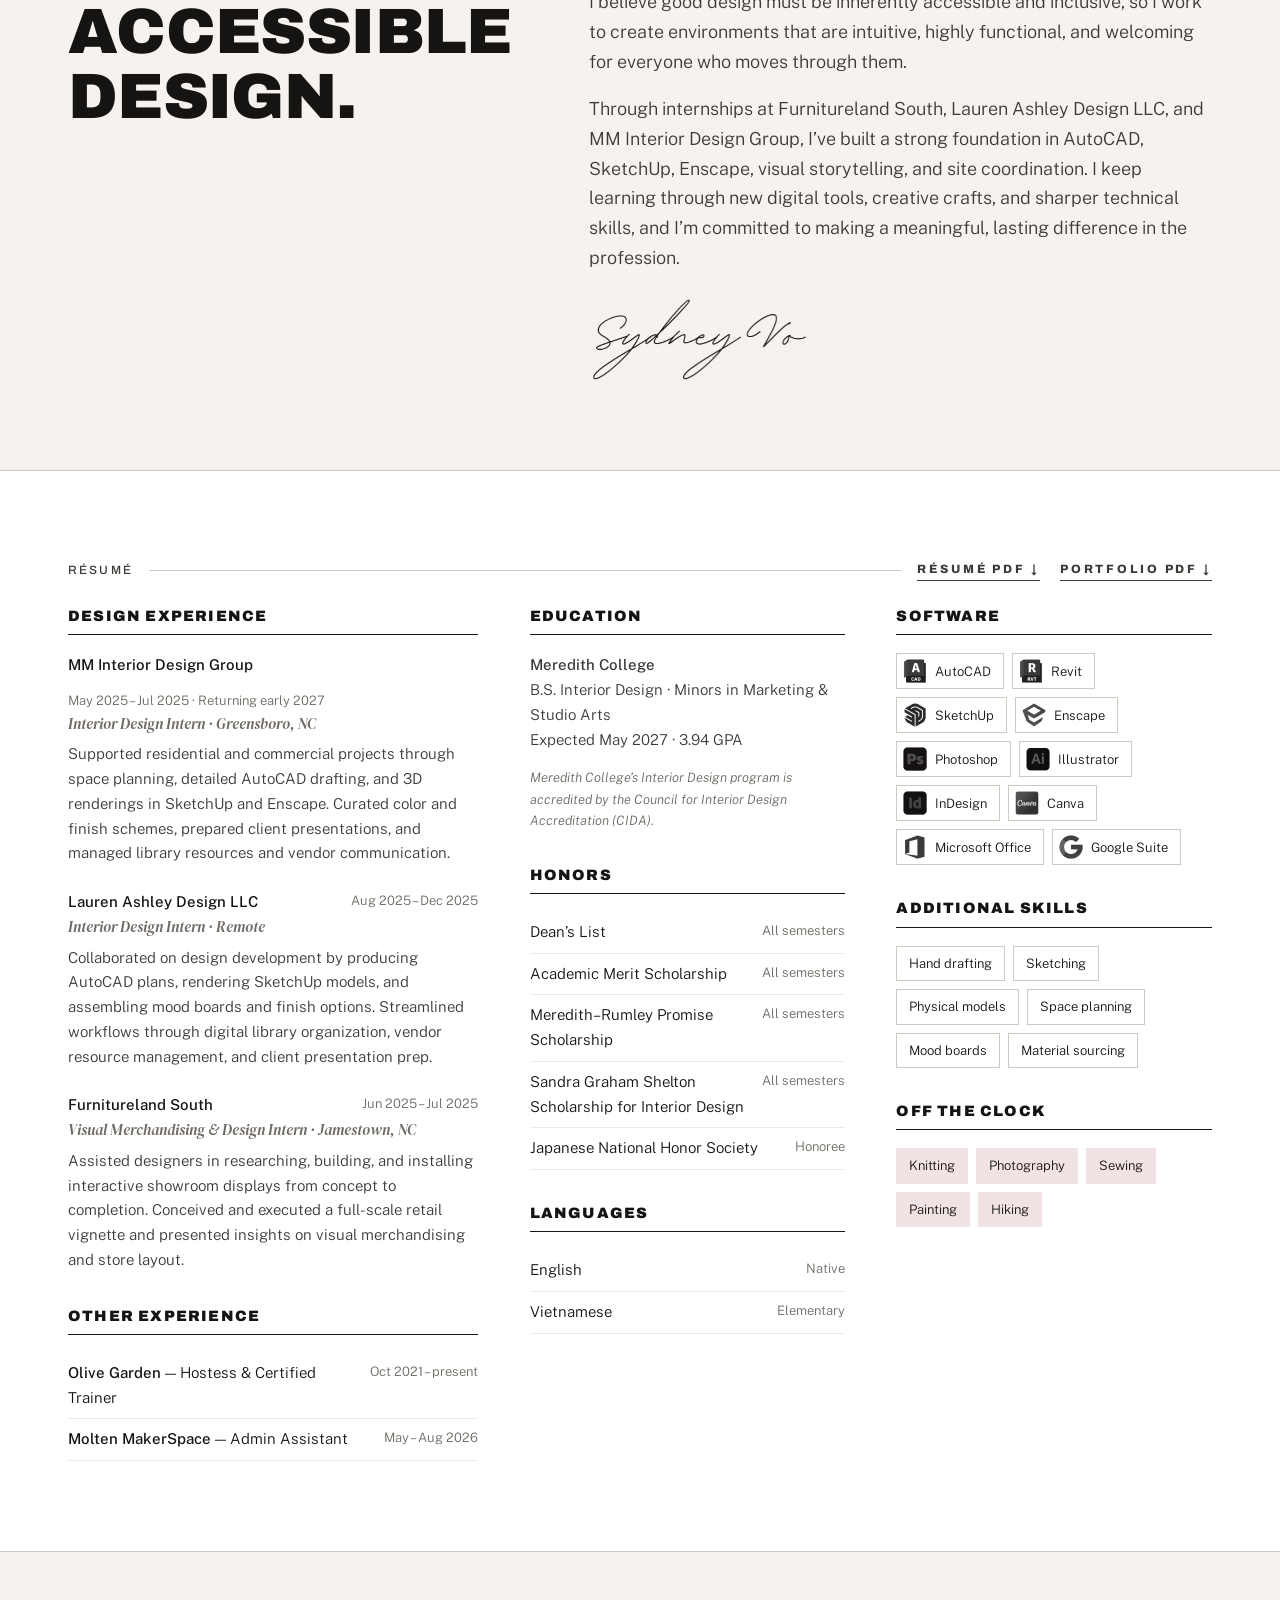
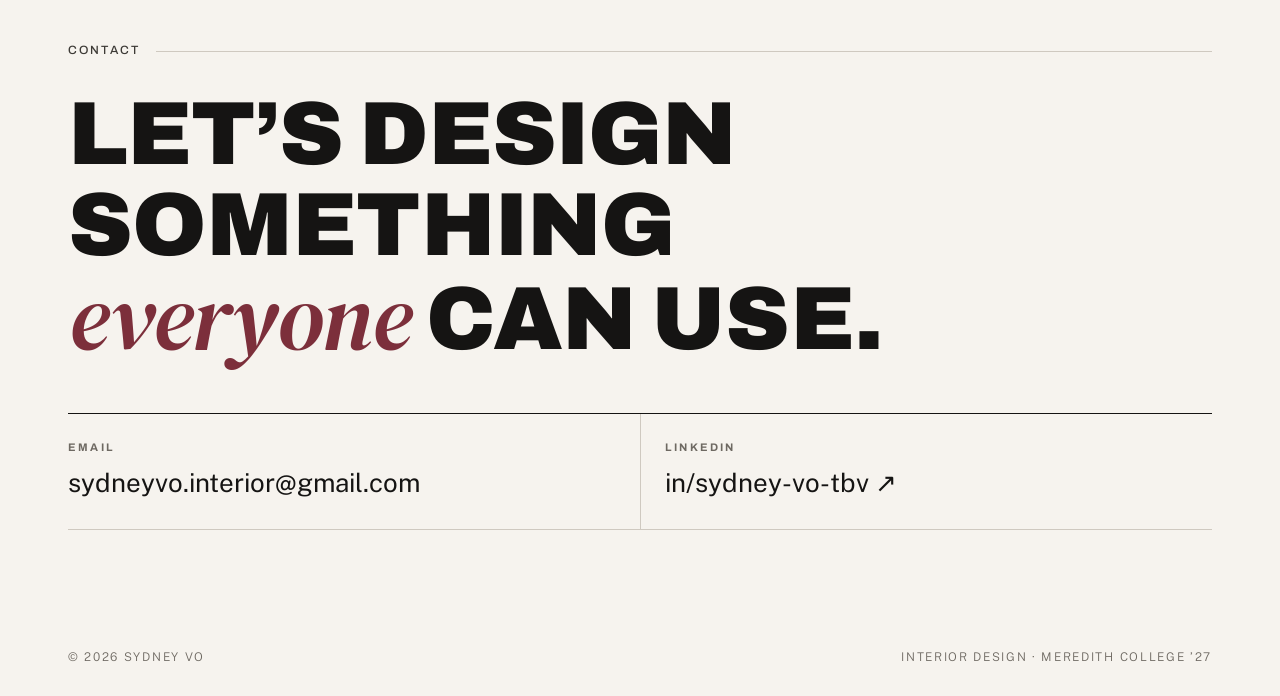
==== commit 8a28cff8: "Ticker: say the website is a work in progress Co-Authored-By: Claude Opus 5.5 <noreply@anthropic.com" ====
--- a/index.html
+++ b/index.html
@@ -17,10 +17,10 @@
   <a class="skip-link" href="#main">Skip to content</a>
 
   <header class="site-header">
-    <div class="wip-bar" role="status" aria-label="Portfolio in progress: new projects are being added.">
+    <div class="wip-bar" role="status" aria-label="This website is a work in progress. New projects are being added.">
       <div class="wip-track" aria-hidden="true">
-        <span class="wip-group"><span><i></i>Portfolio in progress</span><span>New projects are being added</span><span>Last updated October 2026</span><span>Thank you for visiting</span></span>
-        <span class="wip-group"><span><i></i>Portfolio in progress</span><span>New projects are being added</span><span>Last updated October 2026</span><span>Thank you for visiting</span></span>
+        <span class="wip-group"><span><i></i>This website is a work in progress</span><span>Portfolio in progress</span><span>New projects are being added</span><span>Last updated October 2026</span><span>Thank you for visiting</span></span>
+        <span class="wip-group"><span><i></i>This website is a work in progress</span><span>Portfolio in progress</span><span>New projects are being added</span><span>Last updated October 2026</span><span>Thank you for visiting</span></span>
       </div>
     </div>
     <div class="header-inner">
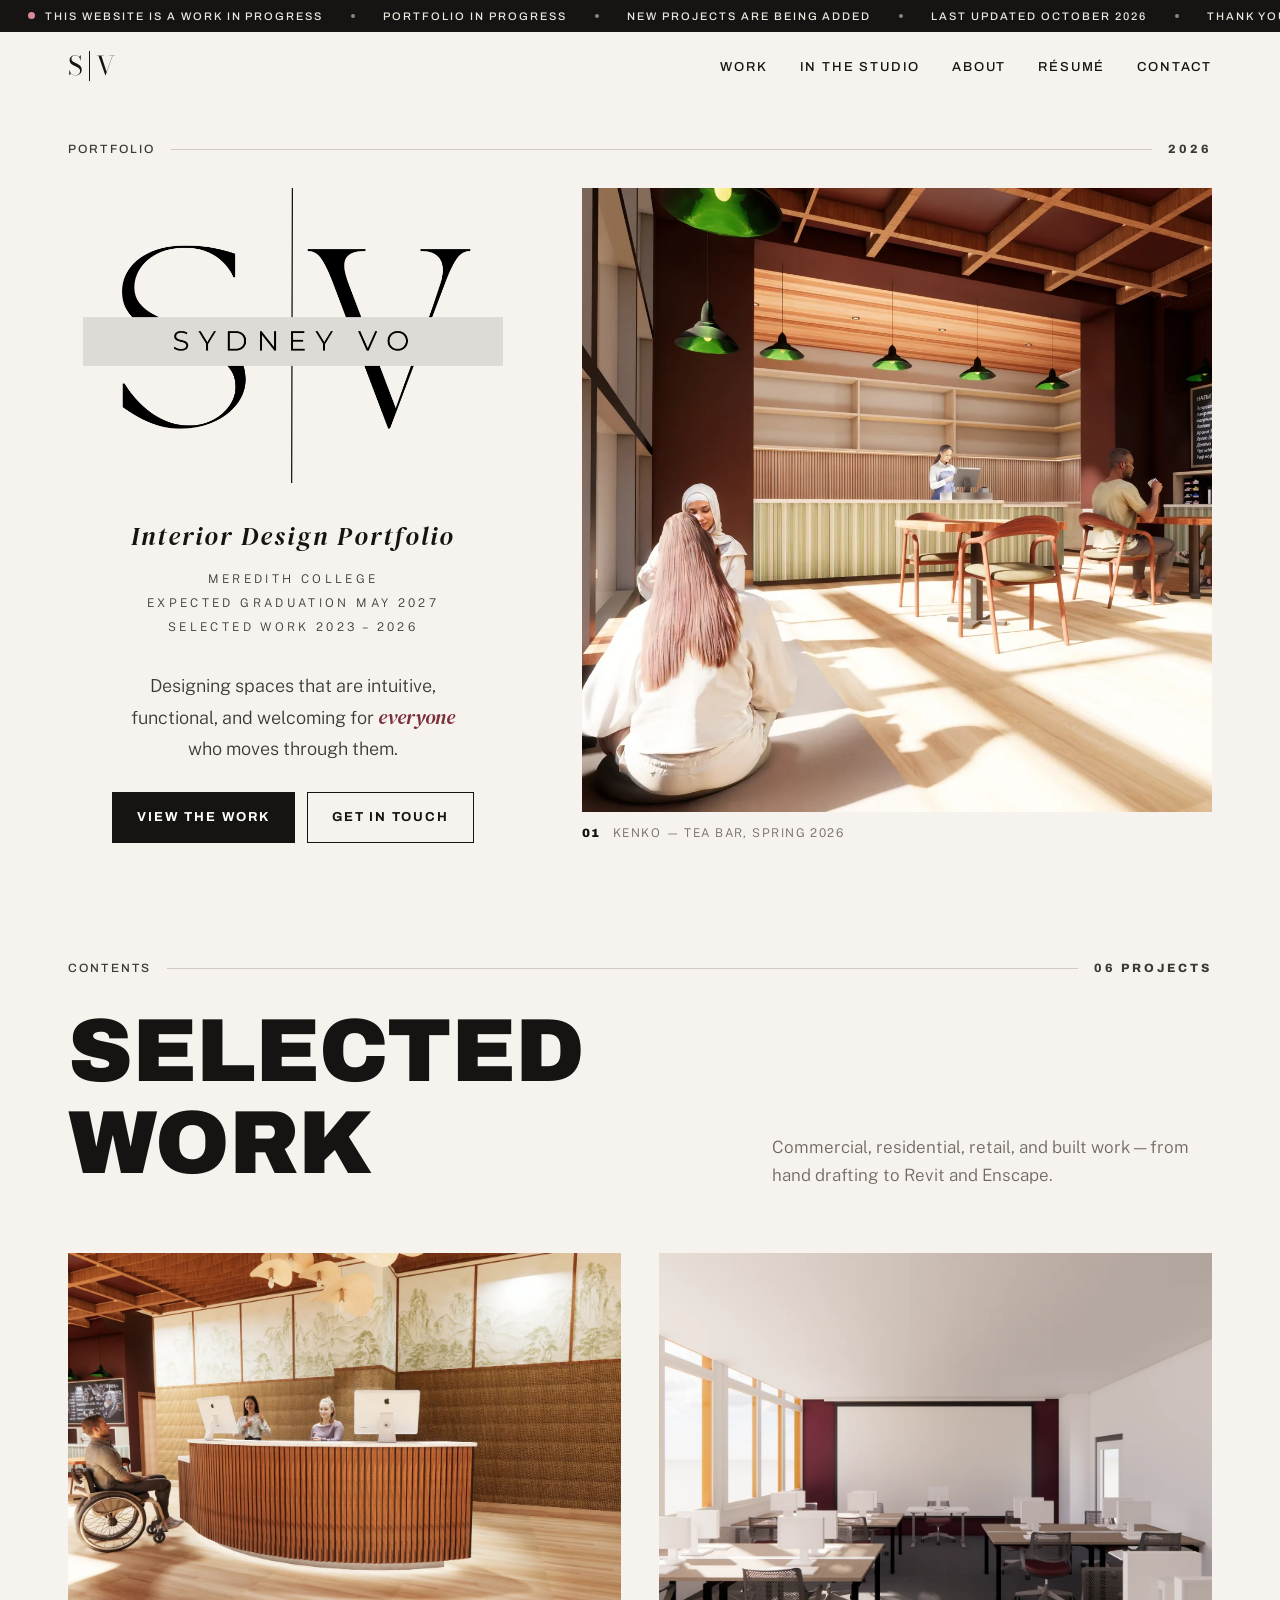
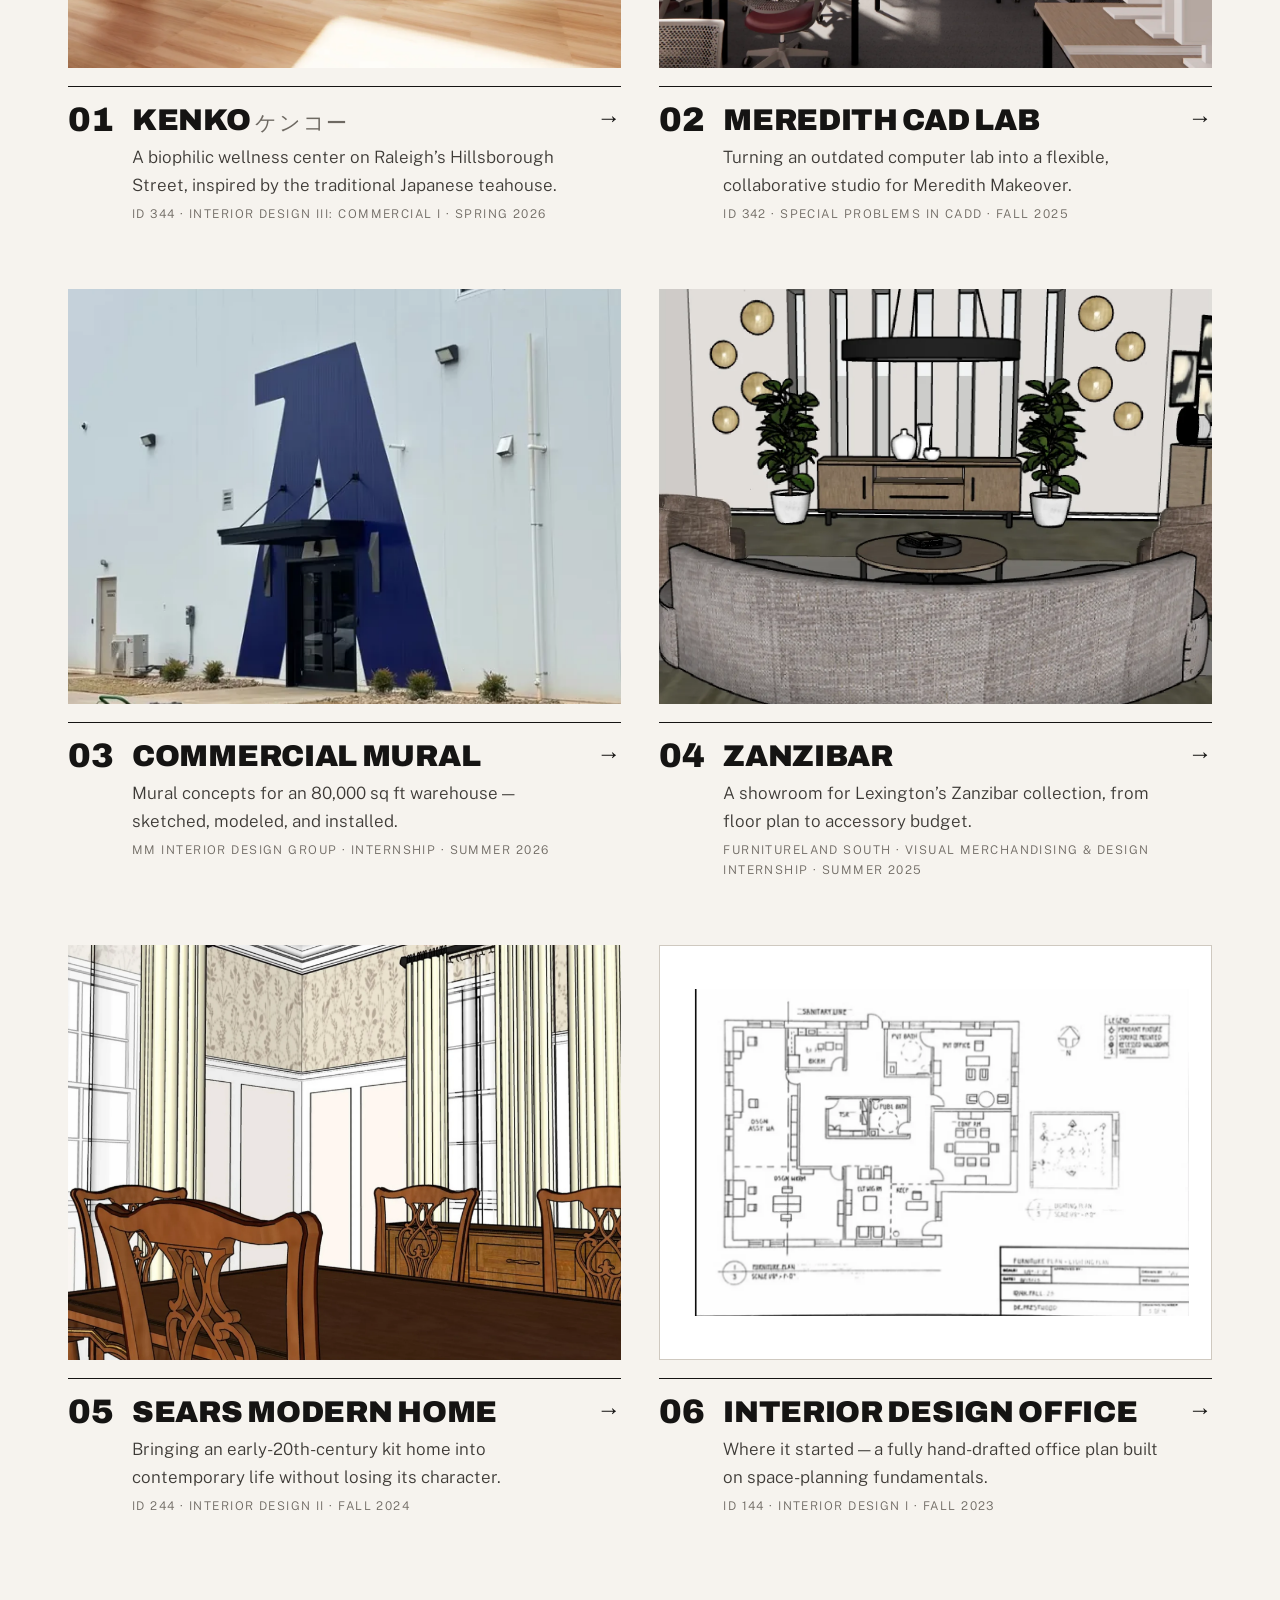
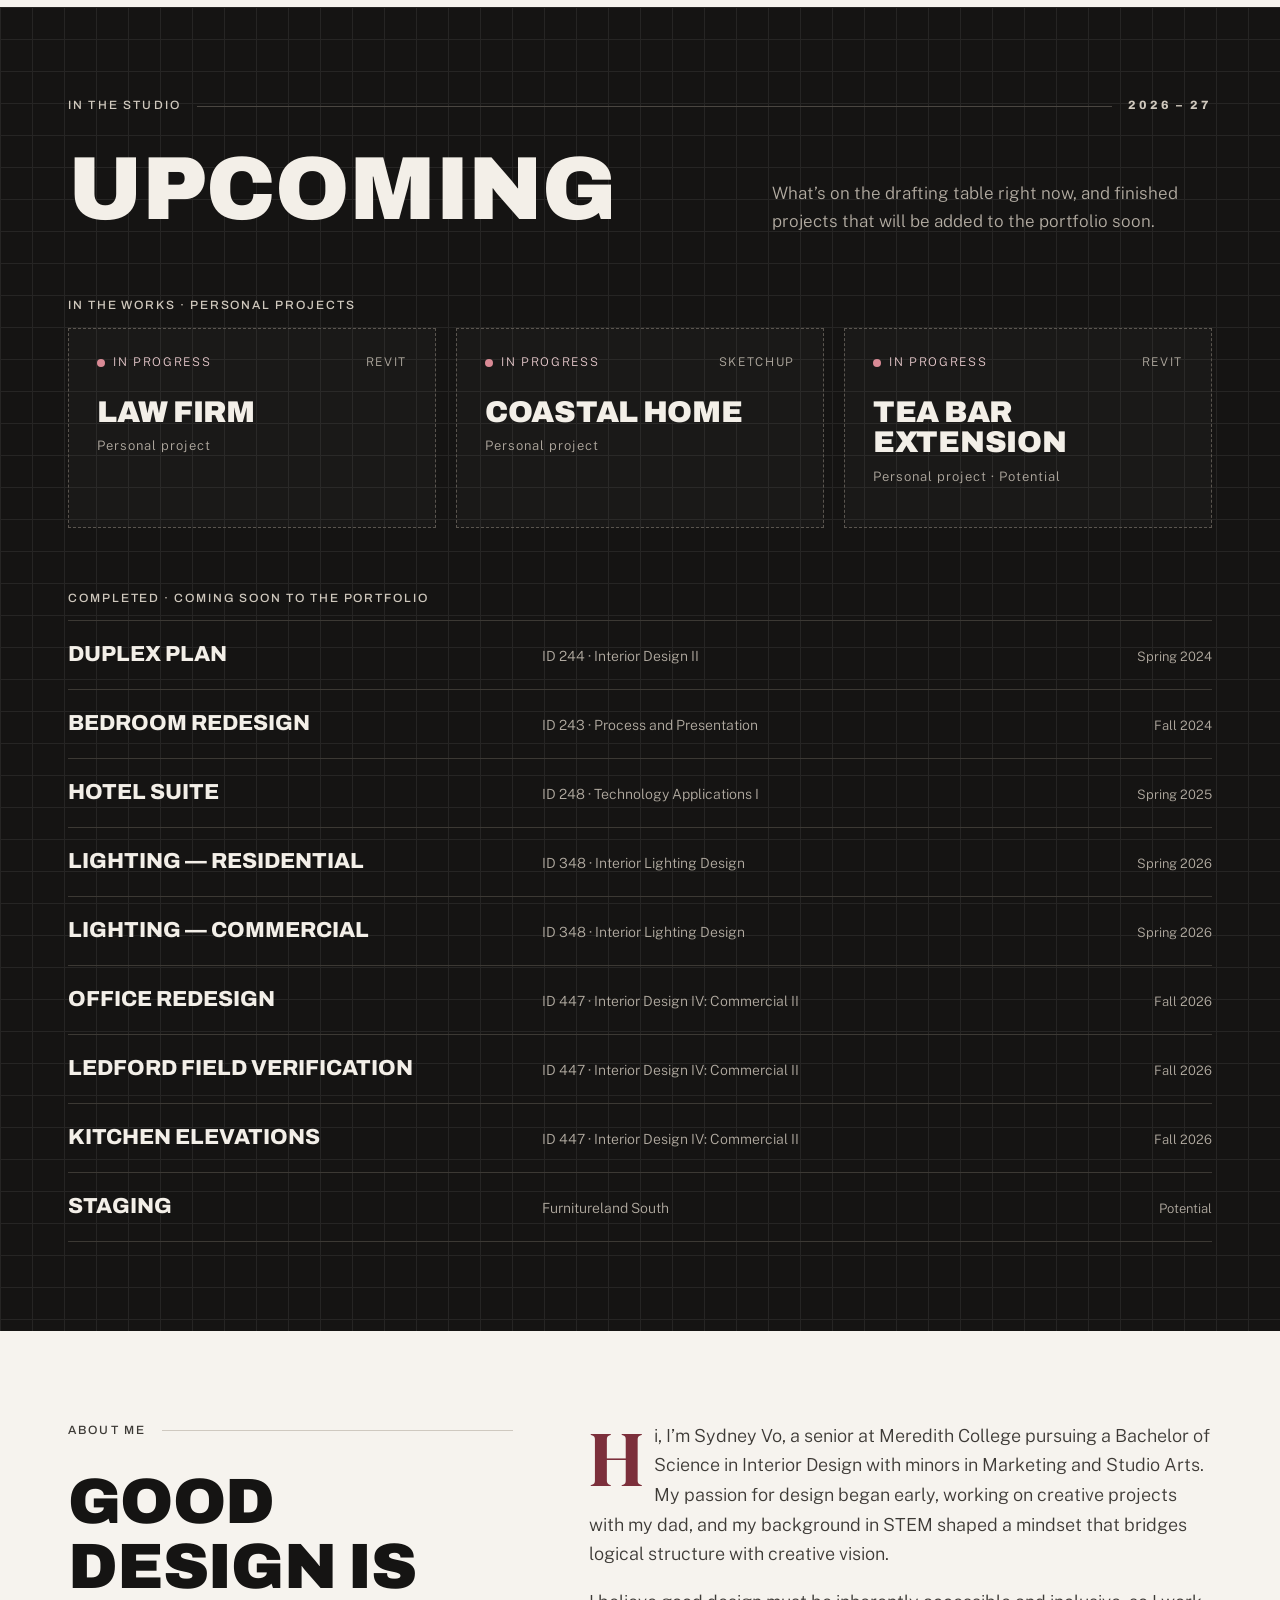
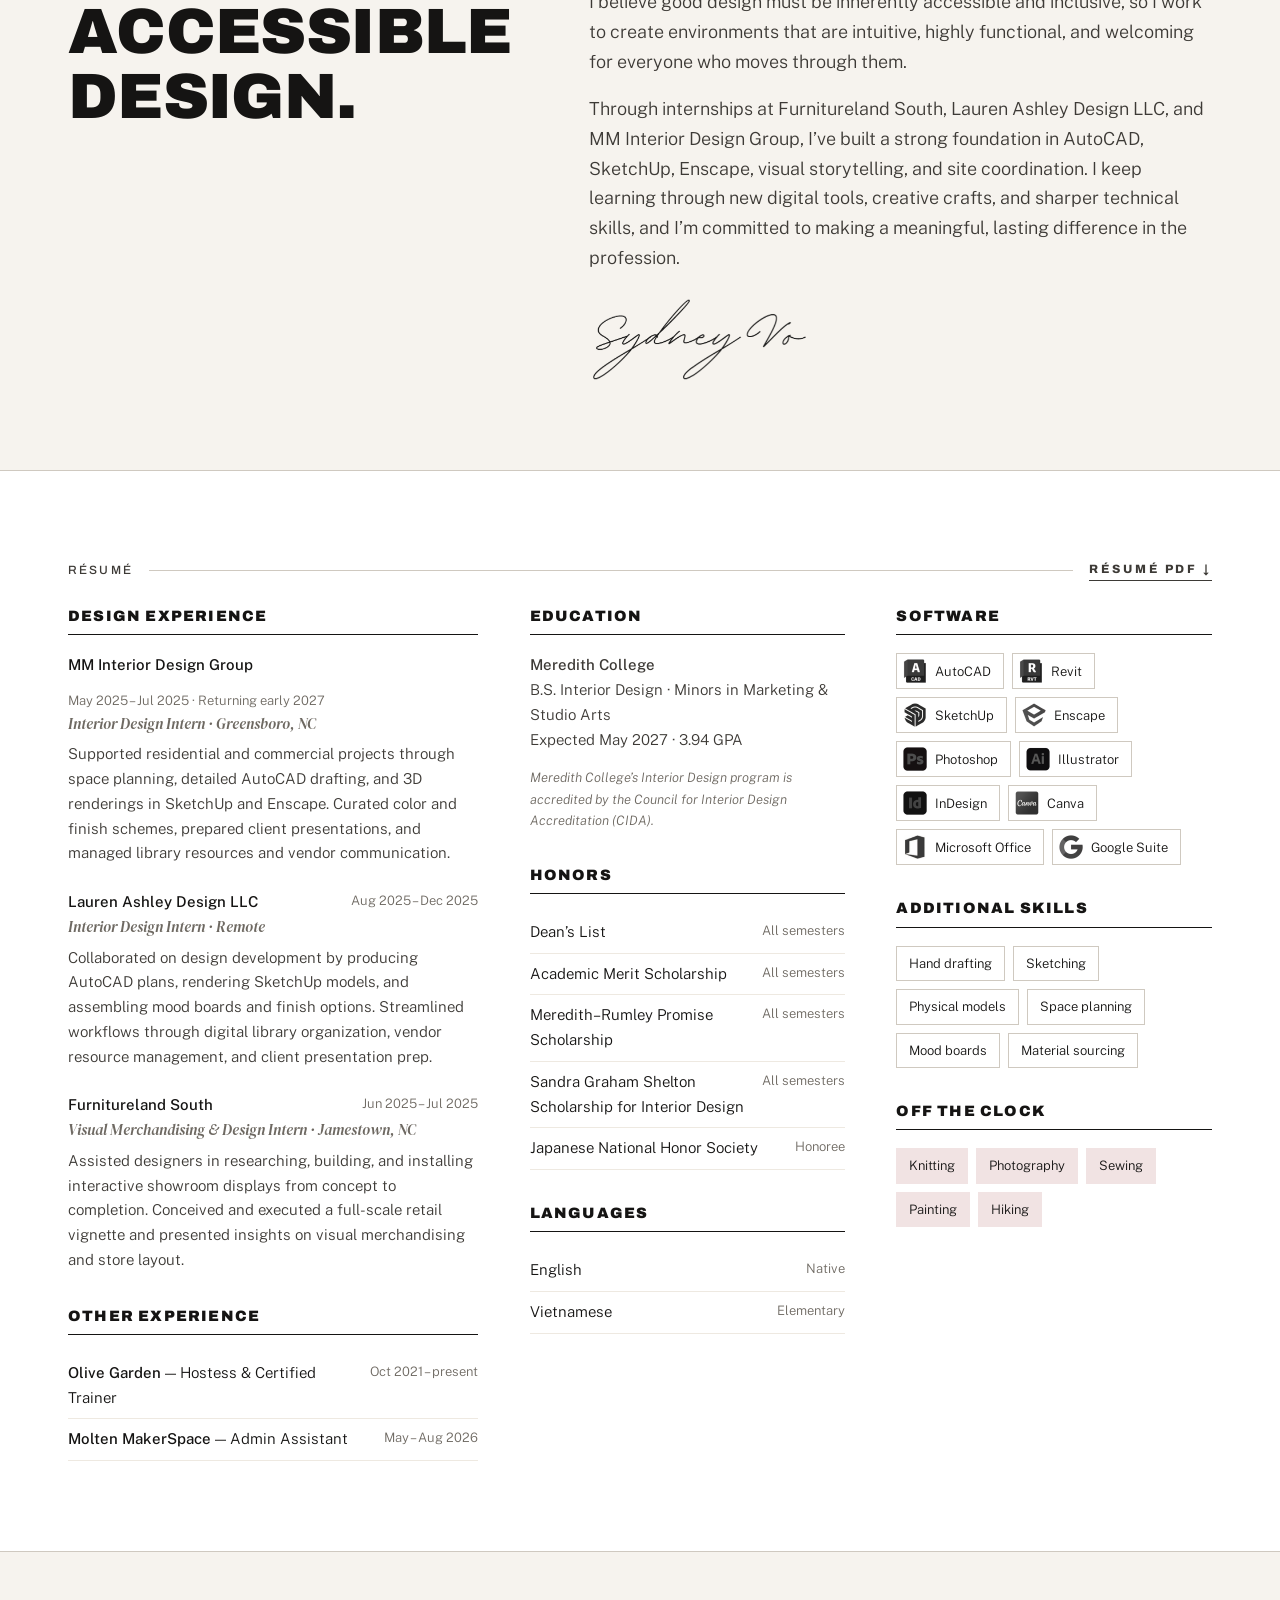
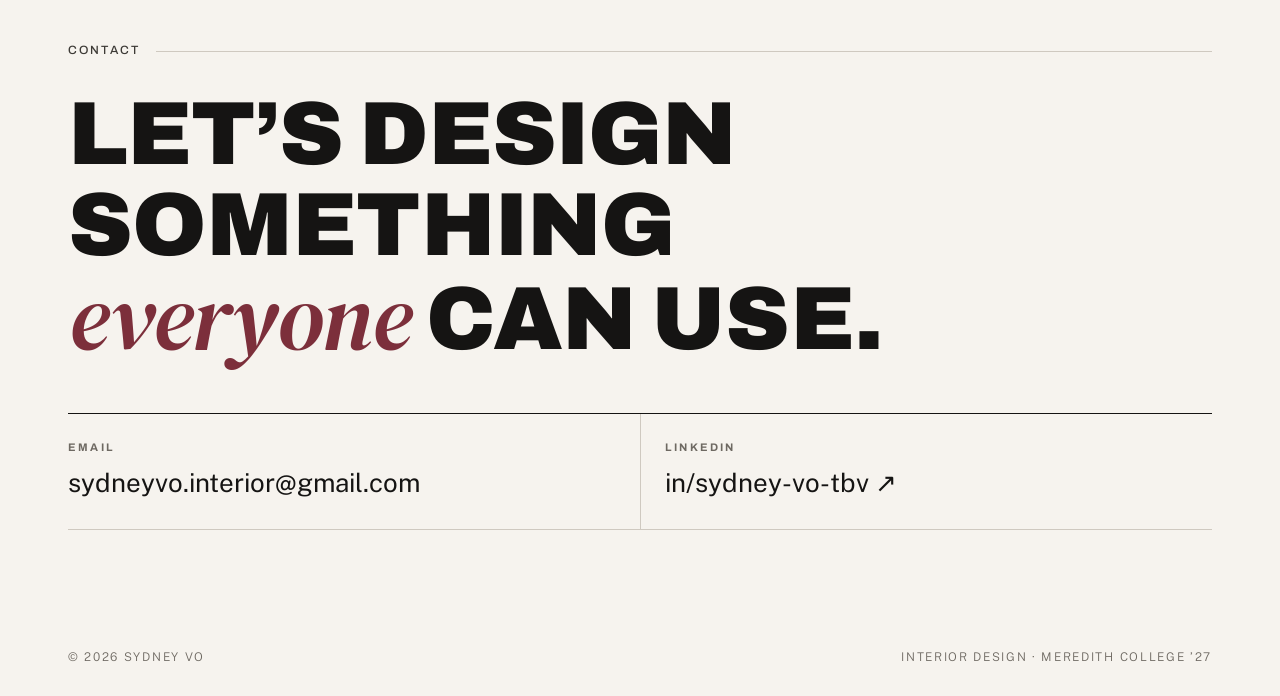
==== commit 628895f1: "Add CAD Lab north/south elevations and original plan, Kenko retail render; remove portfolio PDF - CA" ====
--- a/index.html
+++ b/index.html
@@ -109,7 +109,7 @@
     <!-- Résumé -->
     <section id="resume" class="section resume">
       <div class="wrap">
-        <div class="rule-label rule-label-links"><span>Résumé</span><i></i><b><a href="reference_content/SydneyVo_2026_Resume.pdf" download>Résumé PDF ↓</a><a href="reference_content/Interior%20Design%20Portfolio%20-%20Sydney%20Vo.pdf" download>Portfolio PDF ↓</a></b></div>
+        <div class="rule-label rule-label-links"><span>Résumé</span><i></i><b><a href="reference_content/SydneyVo_2026_Resume.pdf" download>Résumé PDF ↓</a></b></div>
         <div class="resume-grid">
           <div class="resume-col">
             <h3>Design experience</h3>
